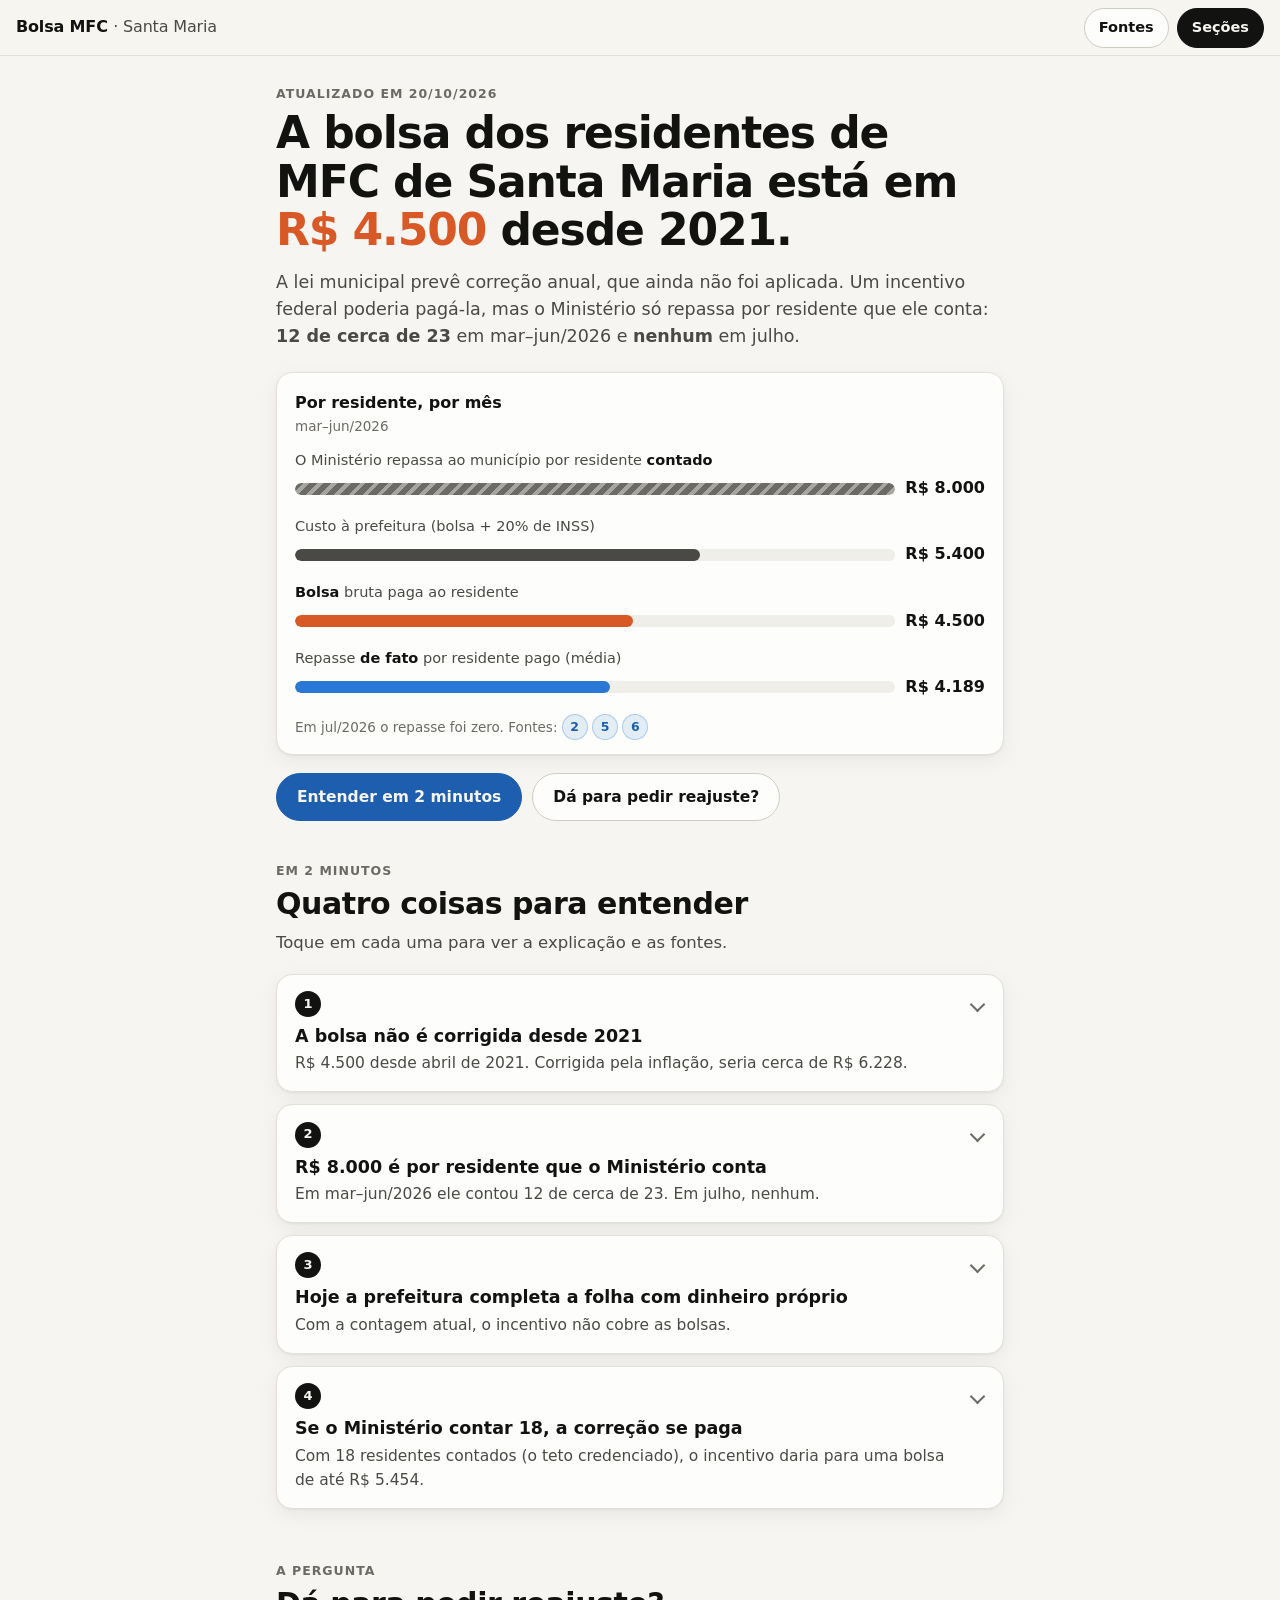
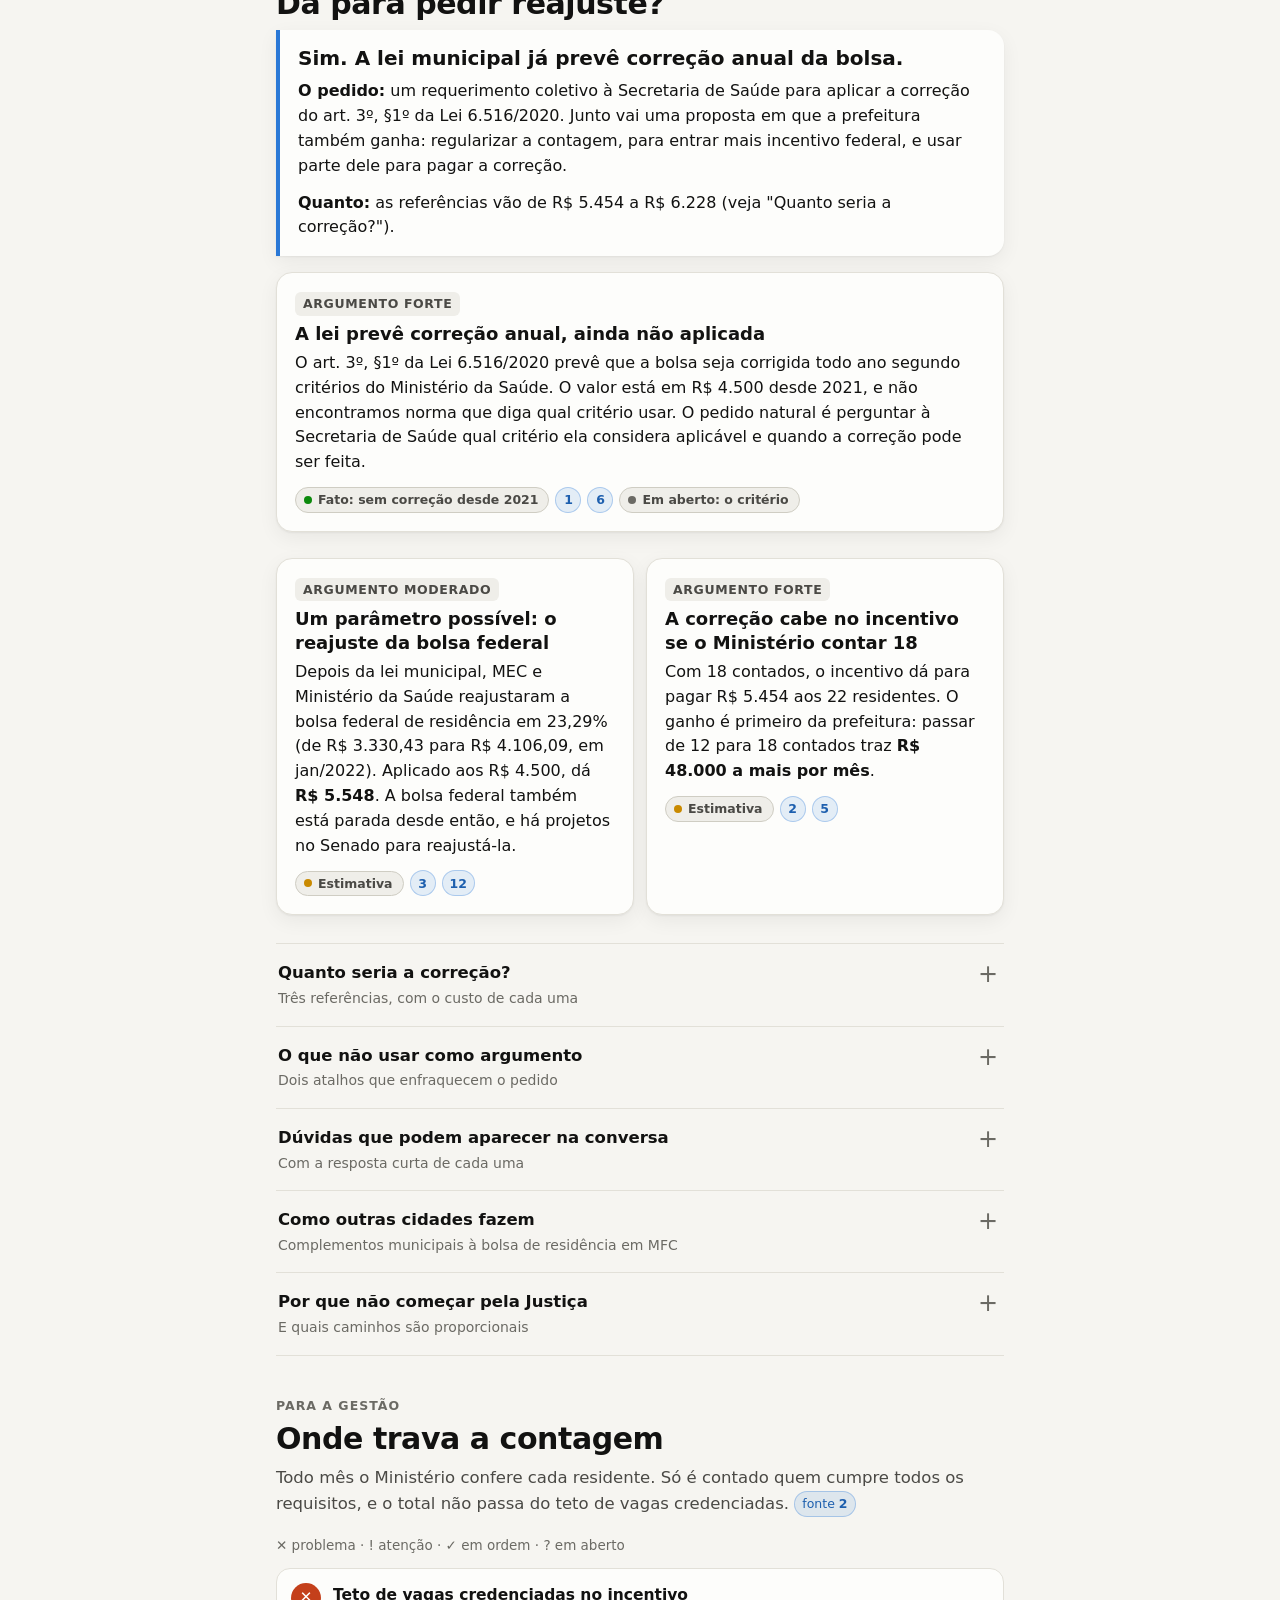
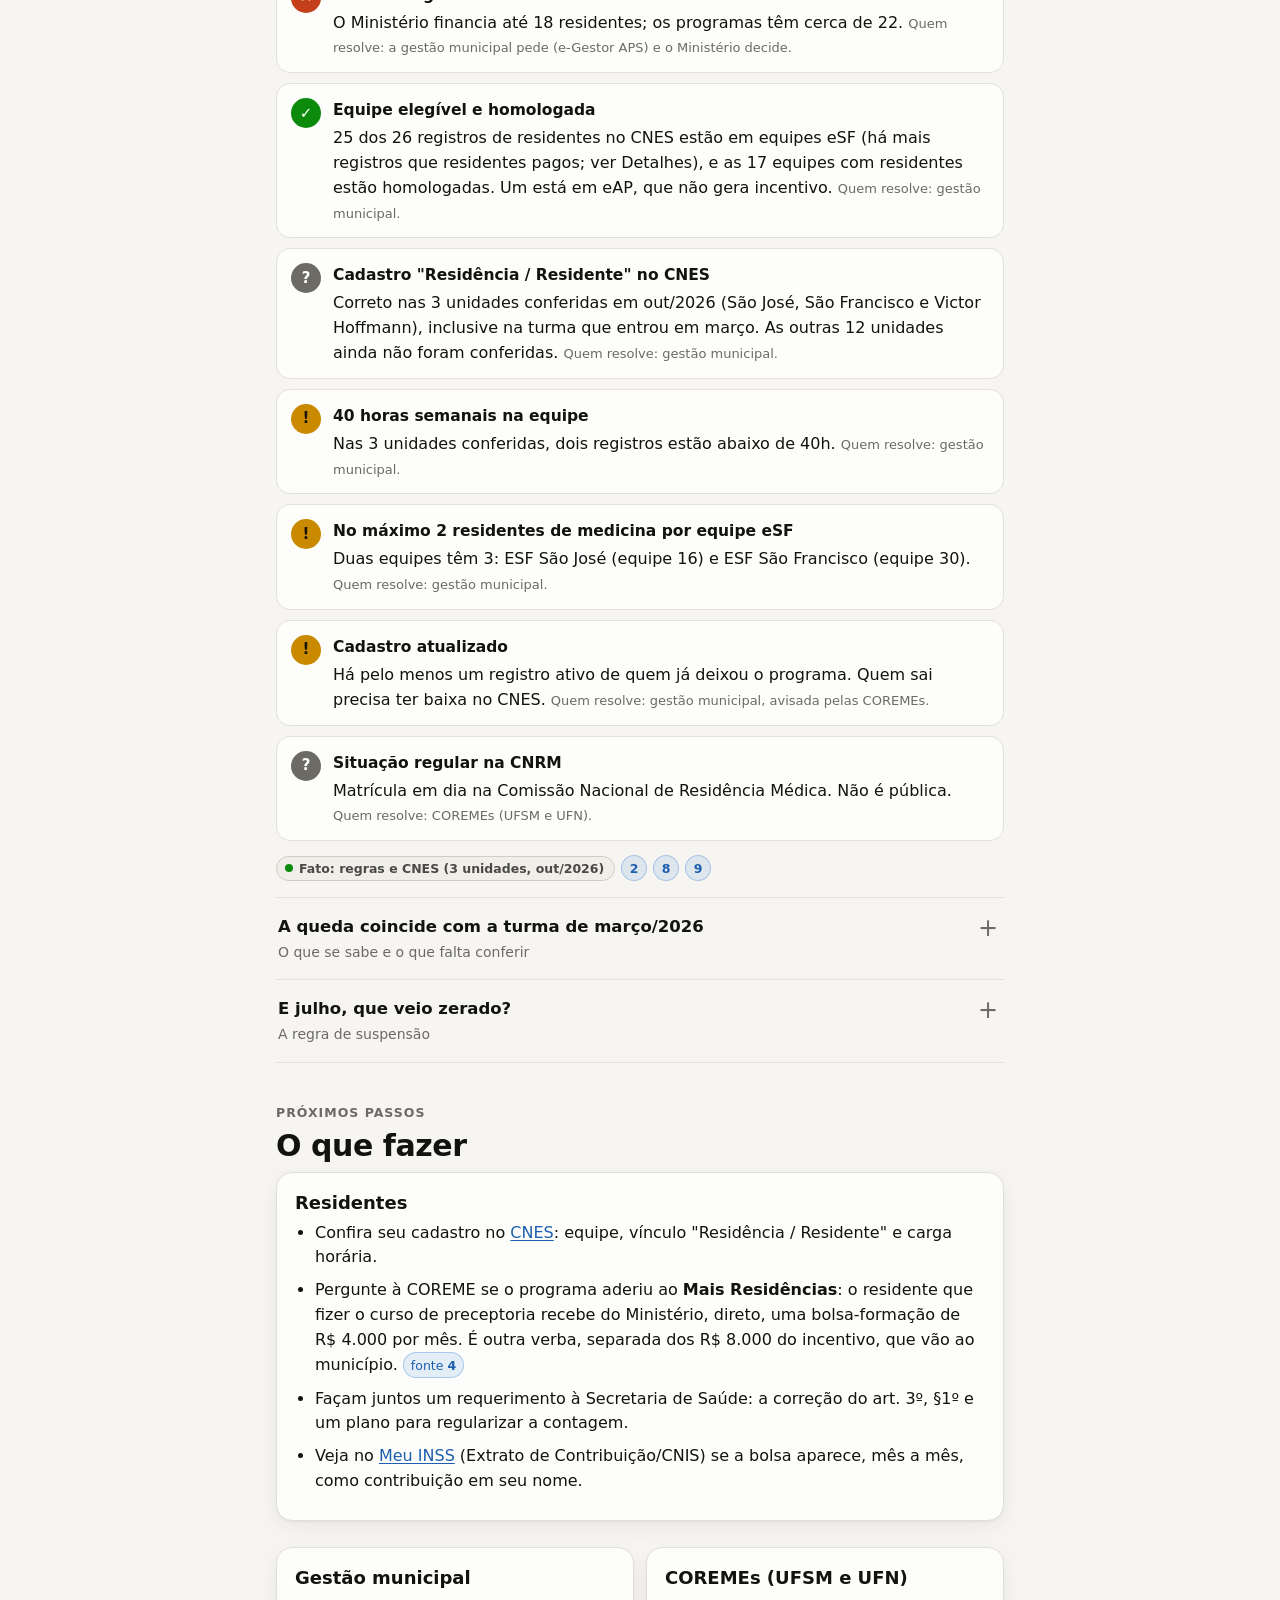
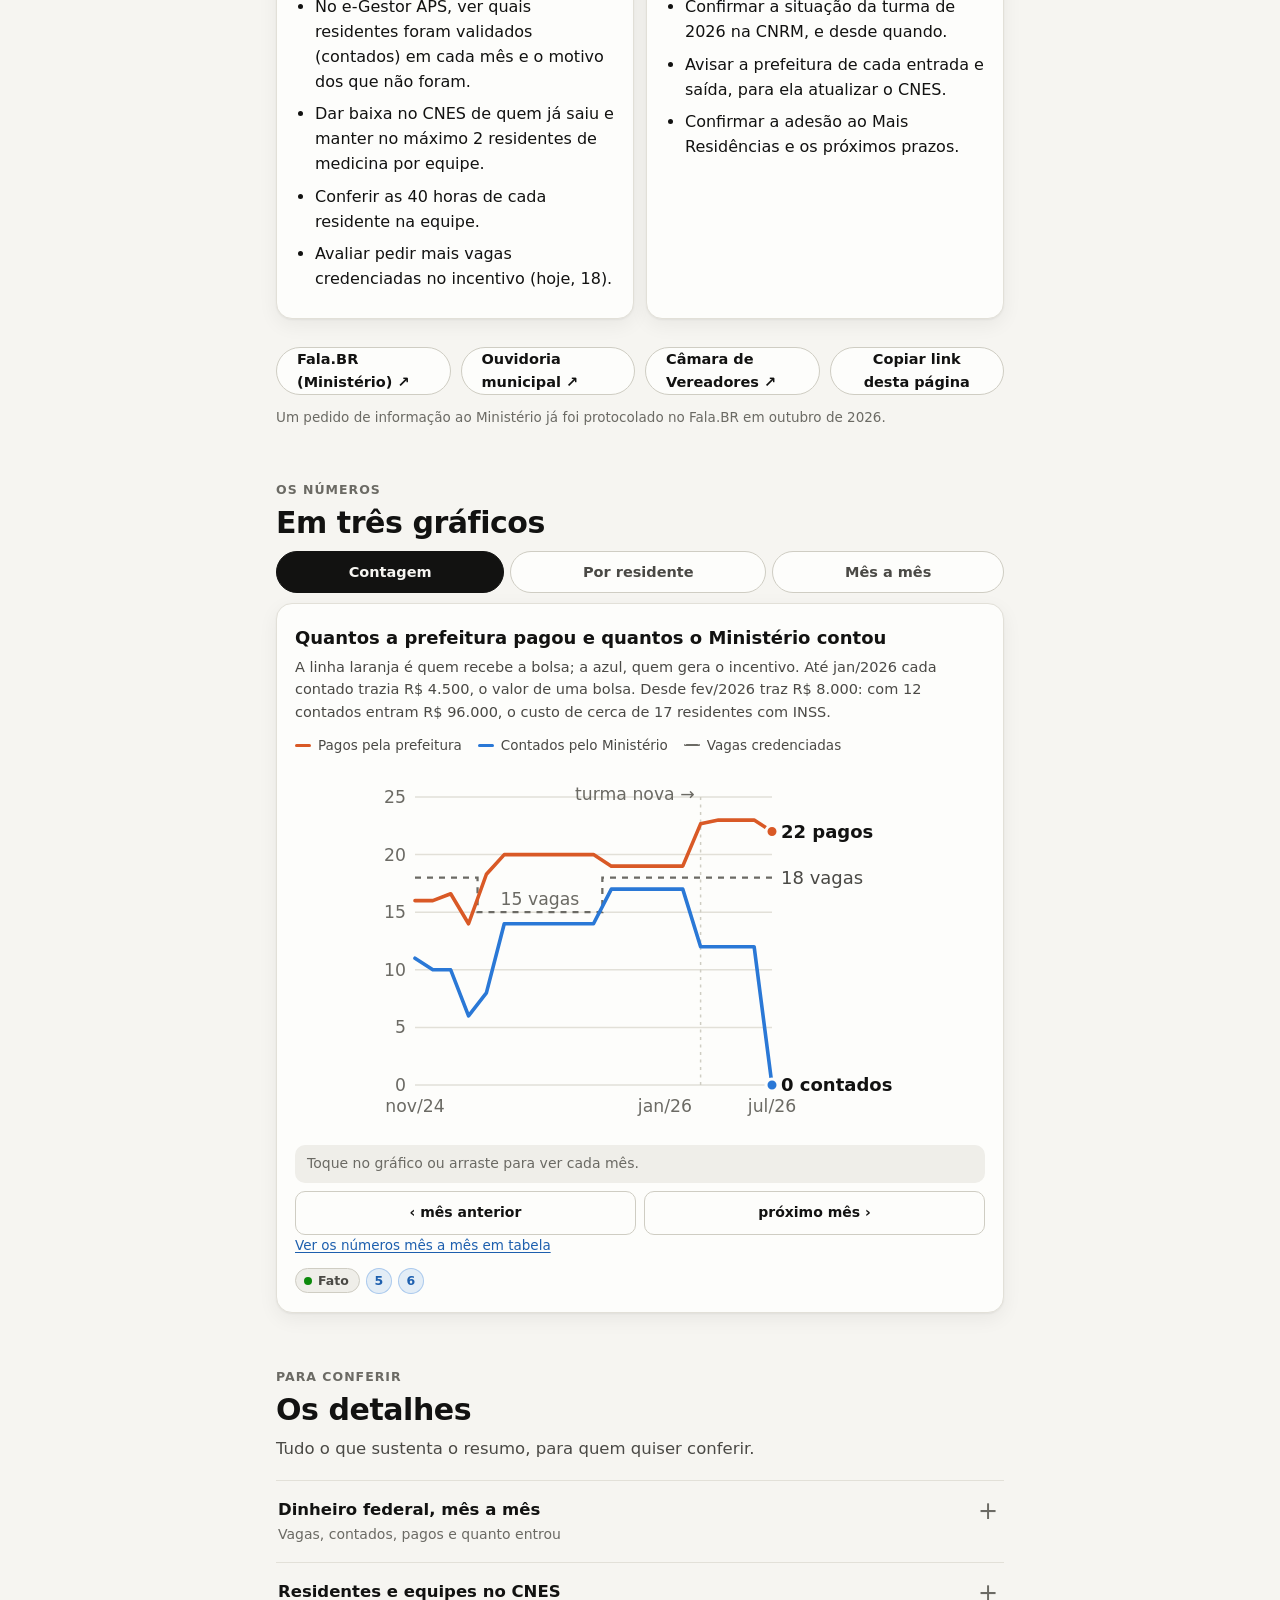
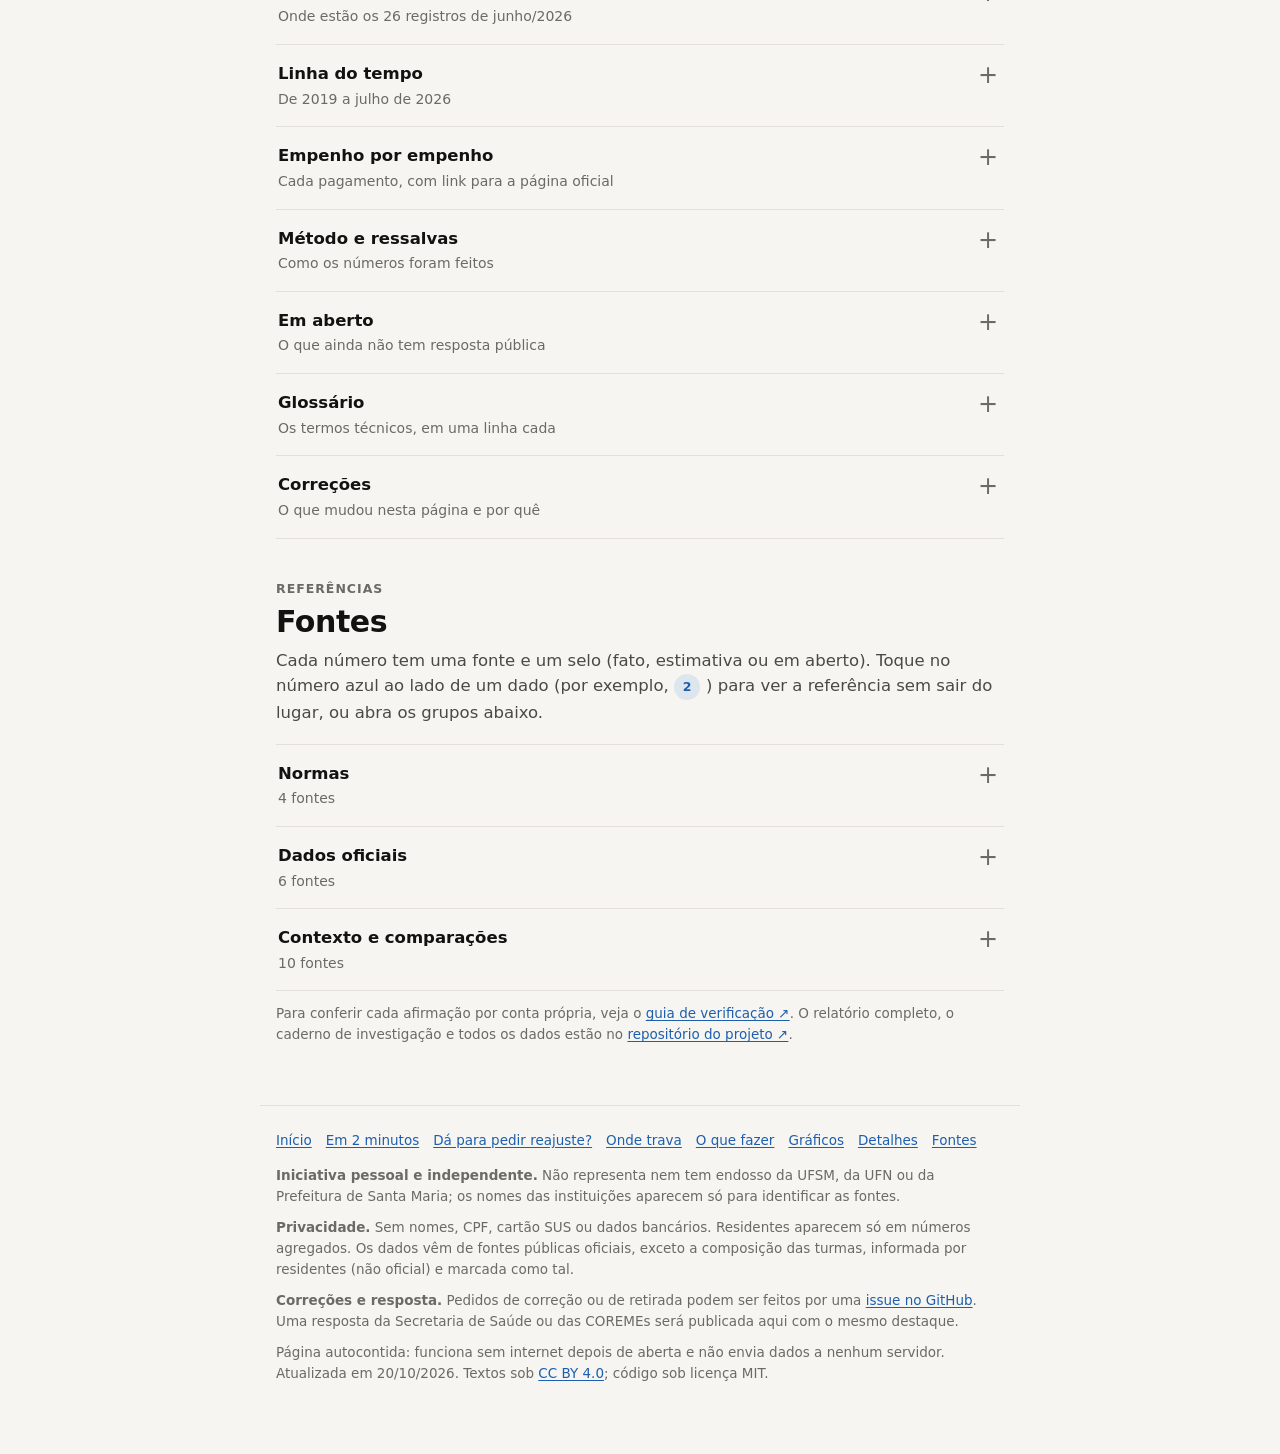
==== index.html @ f2cf3234 "Guia de verificacao independente; licenca CC BY 4.0 para textos; LICENSE em nome de lfmc Co-Authored" ====
<!doctype html>
<html lang="pt-BR">
<head>
<meta charset="utf-8">
<meta name="viewport" content="width=device-width, initial-scale=1, viewport-fit=cover">
<title>Bolsa dos residentes de MFC — Santa Maria/RS</title>
<meta name="description" content="Dossiê público sobre a bolsa dos médicos residentes de Medicina de Família e Comunidade de Santa Maria/RS e o incentivo federal de residência. Cada número tem fonte e selo: fato, estimativa ou em aberto.">
<meta name="color-scheme" content="light dark">
<script>(function (d) { d.classList.add("js"); try { var t = localStorage.getItem("dossie-tema"); if (t === "light" || t === "dark") d.setAttribute("data-theme", t); } catch (e) {} })(document.documentElement);</script>
<style>
  :root {
    color-scheme: light;
    --page: #f6f5f1;
    --surface: #fdfdfb;
    --surface-2: #efeee9;
    --ink: #121211;
    --ink-2: #4a4945;
    --muted: #6b6a64;
    --line: #e2e0d8;
    --line-2: #cfcdc3;
    --accent: #2a78d6;
    --accent-ink: #1d5fae;
    --bolsa: #d95926;
    --on-st: #fff;
    --good: #0c8a0c;
    --warn: #c98a00;
    --bad: #c4401b;
    --shadow: 0 1px 2px rgba(18,18,17,.05), 0 6px 20px rgba(18,18,17,.06);
    --radius: 16px;
    --bar-h: 56px;
  }
  @media (prefers-color-scheme: dark) {
    :root:not([data-theme="light"]) {
      color-scheme: dark;
      --page: #0e0e0d; --surface: #1a1a18; --surface-2: #242421;
      --ink: #f1f0ec; --ink-2: #c4c2b9; --muted: #8f8d86;
      --line: #2d2d2a; --line-2: #3b3b37;
      --accent: #3987e5; --accent-ink: #79b0f2; --bolsa: #d95926;
      --good: #3fb83f; --warn: #e3a823; --bad: #ef6a45; --on-st: #0e0e0d;
      --shadow: 0 1px 2px rgba(0,0,0,.4), 0 6px 20px rgba(0,0,0,.35);
    }
  }
  :root[data-theme="dark"] {
    color-scheme: dark;
    --page: #0e0e0d; --surface: #1a1a18; --surface-2: #242421;
    --ink: #f1f0ec; --ink-2: #c4c2b9; --muted: #8f8d86;
    --line: #2d2d2a; --line-2: #3b3b37;
    --accent: #3987e5; --accent-ink: #79b0f2; --bolsa: #d95926;
    --good: #3fb83f; --warn: #e3a823; --bad: #ef6a45; --on-st: #0e0e0d;
    --shadow: 0 1px 2px rgba(0,0,0,.4), 0 6px 20px rgba(0,0,0,.35);
  }
  * { box-sizing: border-box; }
  html { scroll-behavior: smooth; -webkit-text-size-adjust: 100%; scroll-padding-top: calc(var(--bar-h) + 12px); }
  @media (prefers-reduced-motion: reduce) { html { scroll-behavior: auto; } * { transition: none !important; } }
  body {
    margin: 0; background: var(--page); color: var(--ink);
    font: 16px/1.55 system-ui, -apple-system, "Segoe UI", Roboto, sans-serif;
    overflow-x: clip;
  }
  a { color: var(--accent-ink); text-underline-offset: 2px; }
  :focus-visible { outline: 3px solid var(--accent); outline-offset: 2px; border-radius: 6px; }
  .skip { position: absolute; left: -9999px; top: 8px; background: var(--surface); padding: 8px 12px; z-index: 100; }
  .skip:focus { left: 8px; }
  .vh, a[target="_blank"]::after { position: absolute; width: 1px; height: 1px; overflow: hidden; clip-path: inset(50%); white-space: nowrap; }
  a[target="_blank"] { position: relative; }
  a[target="_blank"]::after { content: " (abre em nova aba)"; }

  /* ---------- barra superior ---------- */
  .bar {
    position: sticky; top: 0; z-index: 50; height: var(--bar-h);
    display: flex; align-items: center; justify-content: space-between; gap: 12px;
    padding: 0 max(16px, env(safe-area-inset-right)) 0 max(16px, env(safe-area-inset-left));
    background: var(--page);
    background: color-mix(in oklab, var(--page) 88%, transparent);
    backdrop-filter: saturate(1.4) blur(10px); -webkit-backdrop-filter: saturate(1.4) blur(10px);
    border-bottom: 1px solid var(--line);
  }
  .marca { font-weight: 700; font-size: 16px; color: var(--ink); text-decoration: none; letter-spacing: -.01em; white-space: nowrap; }
  .marca span { font-weight: 500; color: var(--ink-2); }
  .marca { min-width: 0; overflow: hidden; text-overflow: ellipsis; }
  @media (max-width: 400px) { .marca span { display: none; } .bar-btn { padding: 0 12px; } }
  .bar-acoes { display: flex; gap: 8px; }
  .bar-btn {
    font: inherit; font-size: 14.5px; font-weight: 600; min-height: 40px; padding: 0 14px;
    display: inline-flex; align-items: center; gap: 6px; border-radius: 999px; cursor: pointer;
    border: 1px solid var(--line-2); background: var(--surface); color: var(--ink); text-decoration: none;
  }
  .bar-btn.primario { background: var(--ink); color: var(--page); border-color: var(--ink); }

  /* ---------- layout ---------- */
  main { max-width: 760px; margin: 0 auto; padding: 0 16px 48px; }
  section { padding-top: 40px; }
  .rotulo { font-size: 12.5px; font-weight: 700; letter-spacing: .08em; text-transform: uppercase; color: var(--muted); margin: 0 0 6px; }
  h2 { font-size: 26px; line-height: 1.2; letter-spacing: -.015em; margin: 0 0 8px; }
  h3 { font-size: 18px; line-height: 1.3; margin: 0 0 6px; }
  p { margin: 0 0 12px; }
  .lead { color: var(--ink-2); font-size: 16.5px; margin-bottom: 18px; }
  .nota { color: var(--ink-2); font-size: 14.5px; }
  .mini { color: var(--muted); font-size: 13.5px; }
  .num { font-variant-numeric: tabular-nums; }
  strong { font-weight: 650; }

  /* ---------- hero ---------- */
  .hero { padding-top: 28px; }
  .hero h1 { font-size: clamp(29px, 7.6vw, 44px); line-height: 1.1; letter-spacing: -.025em; margin: 0 0 14px; }
  .hero h1 em { font-style: normal; color: var(--bolsa); }
  .hero .lead { font-size: 17.5px; }
  .acoes { display: flex; flex-wrap: wrap; gap: 10px; margin-top: 18px; }
  .btn {
    font: inherit; font-weight: 650; font-size: 15.5px; min-height: 48px; padding: 0 20px;
    display: inline-flex; align-items: center; justify-content: center; gap: 8px; border-radius: 999px;
    text-decoration: none; cursor: pointer; border: 1px solid var(--line-2); background: var(--surface); color: var(--ink);
  }
  .btn.primario { background: var(--accent-ink); border-color: var(--accent-ink); color: var(--page); }

  /* comparação por residente (barras em HTML) */
  .porres { margin: 22px 0 0; background: var(--surface); border: 1px solid var(--line); border-radius: var(--radius); padding: 18px 18px 14px; box-shadow: var(--shadow); }
  .porres figcaption { font-weight: 700; margin-bottom: 12px; }
  .porres figcaption span { display: block; font-weight: 500; color: var(--muted); font-size: 13.5px; }
  .porres ul { list-style: none; margin: 0; padding: 0; display: grid; gap: 14px; }
  .pr-rot { display: block; font-size: 14.5px; color: var(--ink-2); margin-bottom: 5px; }
  .pr-rot b { color: var(--ink); }
  .pr-linha { display: flex; align-items: center; gap: 10px; }
  .pr-bar { flex: 1; height: 12px; background: var(--surface-2); border-radius: 99px; overflow: hidden; }
  .pr-bar i { display: block; height: 100%; width: var(--w); border-radius: 99px; background: var(--muted); }
  .pr-bar i.b-cont { background: repeating-linear-gradient(135deg, var(--muted) 0 6px, color-mix(in oklab, var(--muted) 55%, transparent) 6px 10px); }
  .pr-bar i.b-custo { background: var(--ink-2); }
  .pr-bar i.b-bolsa { background: var(--bolsa); }
  .pr-bar i.b-media { background: var(--accent); }
  .pr-val { min-width: 76px; text-align: right; font-weight: 700; font-variant-numeric: tabular-nums; }
  .porres .rodape { margin: 14px 0 0; font-size: 13.5px; color: var(--muted); }

  /* ---------- cartões e selos ---------- */
  .card { background: var(--surface); border: 1px solid var(--line); border-radius: var(--radius); padding: 18px; box-shadow: var(--shadow); margin-bottom: 14px; }
  .selos { display: flex; flex-wrap: wrap; gap: 6px; margin: 10px 0 0; align-items: center; }
  .selo { display: inline-flex; align-items: center; gap: 6px; font-size: 12.5px; font-weight: 650; color: var(--ink-2);
          border: 1px solid var(--line-2); border-radius: 999px; padding: 2px 10px 2px 8px; background: var(--surface-2); }
  .selo::before { content: ""; width: 8px; height: 8px; border-radius: 50%; background: var(--muted); }
  .selo.fato::before { background: var(--good); }
  .selo.est::before { background: var(--warn); }
  .selo.aberto::before { background: var(--muted); }
  .selo.info::before { background: transparent; border: 2px solid var(--muted); width: 6px; height: 6px; }
  .ref {
    display: inline-flex; align-items: center; justify-content: center; min-width: 26px; height: 26px; padding: 0 7px;
    font-size: 12.5px; font-weight: 700; border-radius: 999px; text-decoration: none; vertical-align: 1px;
    color: var(--accent-ink); background: var(--surface-2); border: 1px solid var(--line-2);
    background: color-mix(in oklab, var(--accent) 12%, transparent);
    border: 1px solid color-mix(in oklab, var(--accent) 30%, transparent);
  }
  .ref::before { content: "fonte\00a0"; font-weight: 500; }
  /* nos selos o numero basta para quem ve; o leitor de tela ouve "fonte 2" */
  .selos .ref, .rodape .ref { position: relative; }
  .selos .ref::before, .rodape .ref::before { position: absolute; width: 1px; height: 1px; overflow: hidden; clip-path: inset(50%); white-space: nowrap; }

  /* resumo: cartões que abrem */
  details.item { background: var(--surface); border: 1px solid var(--line); border-radius: var(--radius); box-shadow: var(--shadow); margin-bottom: 12px; }
  details.item > summary { list-style: none; cursor: pointer; padding: 16px 48px 16px 18px; position: relative; display: block; }
  details.item > summary::-webkit-details-marker { display: none; }
  details.item > summary::after {
    content: ""; position: absolute; right: 20px; top: 24px; width: 9px; height: 9px;
    border-right: 2px solid var(--muted); border-bottom: 2px solid var(--muted); transform: rotate(45deg); transition: transform .2s;
  }
  details.item[open] > summary::after { transform: rotate(225deg); top: 28px; }
  .item-num { display: inline-grid; place-items: center; width: 26px; height: 26px; border-radius: 50%; font-size: 13px; font-weight: 800;
              background: var(--ink); color: var(--page); margin-bottom: 8px; }
  .item-tit { display: block; font-weight: 700; font-size: 17.5px; line-height: 1.3; }
  .item-chave { display: block; color: var(--ink-2); margin-top: 4px; font-size: 15.5px; }
  .item-corpo { padding: 0 18px 16px; border-top: 1px dashed var(--line); padding-top: 14px; margin: 0 0 0; }

  /* resposta */
  .resposta { border-left: 4px solid var(--accent); background: var(--surface); border-radius: 0 var(--radius) var(--radius) 0;
              padding: 16px 18px; box-shadow: var(--shadow); margin-bottom: 16px; }
  .resposta p:last-child { margin-bottom: 0; }
  .resposta .grande { font-size: 20px; font-weight: 750; line-height: 1.25; margin-bottom: 8px; }
  .args { display: grid; gap: 12px; margin-bottom: 14px; }
  .forca { display: inline-block; margin: 0 0 6px; font-size: 12.5px; font-weight: 750; letter-spacing: .05em; text-transform: uppercase; padding: 2px 8px; border-radius: 6px;
           background: var(--surface-2); color: var(--ink-2); white-space: nowrap; }

  /* acordeões genéricos */
  details.acc { border-top: 1px solid var(--line); }
  details.acc:last-of-type { border-bottom: 1px solid var(--line); }
  details.acc > summary { list-style: none; cursor: pointer; padding: 16px 40px 16px 2px; position: relative; font-weight: 650; font-size: 16.5px; }
  details.acc > summary::-webkit-details-marker { display: none; }
  details.acc > summary .sub { display: block; font-weight: 500; color: var(--muted); font-size: 14px; margin-top: 2px; }
  details.acc > summary::after { content: "+"; content: "+" / ""; position: absolute; right: 6px; top: 12px; font-size: 24px; font-weight: 400; color: var(--muted); }
  details.acc[open] > summary::after { content: "–"; content: "–" / ""; }
  .acc-corpo { padding: 0 2px 20px; }

  /* checklist */
  .check { list-style: none; margin: 0 0 14px; padding: 0; display: grid; gap: 10px; }
  .check li { background: var(--surface); border: 1px solid var(--line); border-radius: 14px; padding: 14px 14px 12px; display: grid; grid-template-columns: 30px 1fr; gap: 4px 12px; }
  .st { width: 30px; height: 30px; border-radius: 50%; display: grid; place-items: center; font-weight: 800; font-size: 15px; color: var(--on-st); grid-row: span 2; }
  .st.ok { background: var(--good); } .st.prob { background: var(--bad); } .st.alerta { background: var(--warn); color: #1a1405; } .st.aberto { background: var(--muted); }
  .check b { font-size: 15.5px; }
  .check .quem { font-size: 13px; color: var(--muted); }

  /* ações */
  .publicos { display: grid; gap: 12px; }
  .publico h3 { display: flex; align-items: center; gap: 8px; }
  .publico ul { margin: 6px 0 0; padding-left: 20px; }
  .publico li { margin-bottom: 8px; }
  .canais { display: grid; grid-template-columns: repeat(auto-fit, minmax(150px, 1fr)); gap: 10px; margin-top: 14px; }
  .canais .btn { width: 100%; font-size: 14.5px; }

  /* abas de gráficos */
  .abas { display: flex; flex-wrap: wrap; gap: 6px; padding: 2px 0 10px; }
  .aba { flex: 1 0 auto; font: inherit; font-size: 14.5px; font-weight: 650; min-height: 42px; padding: 0 10px; border-radius: 999px; white-space: nowrap; cursor: pointer;
         border: 1px solid var(--line-2); background: var(--surface); color: var(--ink-2); }
  .aba[aria-selected="true"] { background: var(--ink); color: var(--page); border-color: var(--ink); }
  html:not(.js) .painel[hidden] { display: block; }
  html:not(.js) .abas, html:not(.js) .leitura { display: none; }
  .passos { display: flex; gap: 8px; margin-top: 8px; }
  .passos button { flex: 1; font: inherit; font-size: 14px; font-weight: 650; min-height: 44px; border-radius: 10px; cursor: pointer;
                   border: 1px solid var(--line-2); background: var(--surface); color: var(--ink); }
  .painel h3 { margin-top: 4px; }
  .legenda { display: flex; flex-wrap: wrap; gap: 6px 16px; font-size: 13.5px; color: var(--ink-2); margin: 6px 0 2px; }
  .legenda span { display: inline-flex; align-items: center; gap: 7px; }
  .amostra { width: 16px; height: 3px; border-radius: 2px; background: var(--muted); }
  .amostra.s1 { background: var(--accent); } .amostra.s2 { background: var(--bolsa); }
  .amostra.tr { background: none; border-top: 2px dashed var(--muted); height: 0; }
  .amostra.bloco { height: 10px; width: 10px; border-radius: 3px; background: var(--accent); }
  .grafico { max-width: 540px; margin: 0 auto; }
  .leitura { min-height: 24px; font-size: 14px; color: var(--ink); background: var(--surface-2); border-radius: 10px; padding: 8px 12px; margin: 6px 0 0; }
  .leitura:empty::before { content: attr(data-vazio); color: var(--muted); }

  /* SVG dos gráficos (scripts/graficos.py) */
  .g { width: 100%; height: auto; display: block; overflow: visible; margin: 8px 0 4px; }
  .g-grid { stroke: var(--line); stroke-width: 1; }
  .g-axis { stroke: var(--line-2); stroke-width: 1; }
  .g-tick { fill: var(--muted); font-size: 11.5px; font-variant-numeric: tabular-nums; }
  .g-lab { fill: var(--ink-2); font-size: 12px; }
  .g-strong { fill: var(--ink); font-weight: 650; }
  .g-line { fill: none; stroke-width: 2.4; stroke-linejoin: round; stroke-linecap: round; }
  .g-line.g-s1 { stroke: var(--accent); } .g-line.g-s2 { stroke: var(--bolsa); }
  .g-dot { stroke: var(--surface); stroke-width: 2; } .g-dot.g-s1 { fill: var(--accent); } .g-dot.g-s2 { fill: var(--bolsa); }
  .g-ref { fill: none; stroke: var(--muted); stroke-width: 1.5; stroke-dasharray: 4 4; }
  .g-mark { stroke: var(--line-2); stroke-dasharray: 2 3; }
  .g-bar { fill: var(--accent); }
  .g-hit { fill: transparent; cursor: pointer; }
  .g-hit:hover { fill: var(--surface-2); fill: color-mix(in oklab, var(--accent) 12%, transparent); }
  .g-hit.sel { fill: var(--surface-2); fill: color-mix(in oklab, var(--accent) 28%, transparent); }
  @media (max-width: 480px) { .g-tick { font-size: 15px; } .g-lab { font-size: 15.5px; } }

  /* tabelas */
  .tabela { overflow-x: auto; -webkit-overflow-scrolling: touch; border: 1px solid var(--line); border-radius: 12px; background: var(--surface); margin: 8px 0 12px; }
  table { border-collapse: collapse; width: 100%; font-size: 14px; }
  th, td { text-align: left; padding: 9px 10px; border-bottom: 1px solid var(--line); vertical-align: top; }
  tr:last-child td { border-bottom: 0; }
  th { font-size: 12.5px; color: var(--ink-2); font-weight: 650; background: var(--surface-2); }
  td.n, th.n { text-align: right; font-variant-numeric: tabular-nums; white-space: nowrap; }
  th.n { white-space: normal; }
  tr.destaque td { background: var(--surface-2); background: color-mix(in oklab, var(--warn) 16%, var(--surface)); }
  /* tabela larga: primeira coluna fixa e sombra indicando que ha mais para o lado */
  .tabela { background: linear-gradient(to left, var(--surface) 40%, transparent) right center / 28px 100% no-repeat local,
            radial-gradient(farthest-side at 100% 50%, color-mix(in oklab, var(--ink) 22%, transparent), transparent) right center / 12px 100% no-repeat scroll,
            var(--surface); }
  .tabela th:first-child, .tabela td:first-child { position: sticky; left: 0; z-index: 1; background: var(--surface); }
  .tabela th:first-child { background: var(--surface-2); }
  .tabela tr.destaque td:first-child { background: color-mix(in oklab, var(--warn) 16%, var(--surface)); }
  tfoot td { font-weight: 700; }

  /* empenhos */
  .anos { display: flex; flex-wrap: wrap; gap: 6px; margin: 8px 0; }
  .anos button { font: inherit; font-size: 14px; font-weight: 650; min-height: 40px; min-width: 64px; border-radius: 10px; cursor: pointer;
                 border: 1px solid var(--line-2); background: var(--surface); color: var(--ink-2); }
  .anos button[aria-pressed="true"] { background: var(--ink); color: var(--page); border-color: var(--ink); }
  #mes-detalhe:not(:empty) { margin-top: 10px; }

  /* linha do tempo */
  .tempo { list-style: none; margin: 0; padding: 0 0 0 22px; position: relative; }
  .tempo::before { content: ""; position: absolute; left: 6px; top: 6px; bottom: 6px; width: 2px; background: var(--line); }
  .tempo li { position: relative; margin-bottom: 16px; }
  .tempo li::before { content: ""; position: absolute; left: -22px; top: 6px; width: 14px; height: 14px; border-radius: 50%; background: var(--accent); border: 3px solid var(--page); }
  .tempo li.alerta::before { background: var(--warn); }
  .tempo .quando { font-size: 12.5px; font-weight: 700; letter-spacing: .06em; text-transform: uppercase; color: var(--muted); }
  .tempo b { display: block; margin: 1px 0 2px; }
  .tempo p { margin: 0; color: var(--ink-2); font-size: 15px; }

  /* glossário */
  dl.glossario { margin: 0; display: grid; gap: 10px; }
  dl.glossario dt { font-weight: 700; }
  dl.glossario dd { margin: 0; color: var(--ink-2); font-size: 15px; }

  /* fontes */
  ol.fontes { list-style: none; margin: 0; padding: 0; display: grid; gap: 10px; counter-reset: none; }
  ol.fontes li { background: var(--surface); border: 1px solid var(--line); border-radius: 14px; padding: 14px; }
  ol.fontes li:target { outline: 3px solid var(--accent); }
  .f-num { display: inline-grid; place-items: center; min-width: 26px; height: 26px; border-radius: 999px; font-size: 12.5px; font-weight: 750;
           background: var(--surface-2); background: color-mix(in oklab, var(--accent) 12%, transparent); color: var(--accent-ink); margin-right: 6px; }
  #fontes details.acc .acc-corpo { padding-top: 2px; }
  .f-tit { font-weight: 700; }
  .f-prova { color: var(--ink-2); font-size: 14.5px; margin: 6px 0 10px; }
  .f-links { display: flex; flex-wrap: wrap; gap: 8px; }
  .f-links a { display: inline-flex; align-items: center; min-height: 40px; padding: 0 14px; border-radius: 999px; font-size: 14px; font-weight: 650;
               text-decoration: none; border: 1px solid var(--line-2); color: var(--ink); background: var(--surface-2); }
  .f-tipo { font-size: 12px; color: var(--muted); margin-left: 4px; }

  /* folhas (dialog) */
  dialog.folha {
    width: min(560px, 100%); max-width: 100%; max-height: min(86vh, 720px); margin: auto auto 0; padding: 0; border: 0;
    border-radius: 20px 20px 0 0; background: var(--surface); color: var(--ink); box-shadow: 0 -10px 40px rgba(0,0,0,.25);
  }
  @media (min-width: 640px) { dialog.folha { margin: auto; border-radius: 20px; } }
  dialog:not([open]) { display: none; }
  dialog.folha::backdrop { background: rgba(10,10,10,.45); }
  .folha-topo { position: sticky; top: 0; display: flex; align-items: center; justify-content: space-between; gap: 10px;
                padding: 14px 16px; background: var(--surface); border-bottom: 1px solid var(--line); }
  .folha-topo h2 { font-size: 18px; margin: 0; }
  .fechar { font: inherit; font-size: 15px; font-weight: 650; min-height: 40px; padding: 0 14px; border-radius: 999px; cursor: pointer;
            border: 1px solid var(--line-2); background: var(--surface-2); color: var(--ink); }
  .folha-corpo { padding: 12px 16px 24px; }
  .menu-lista { list-style: none; margin: 0; padding: 0; }
  .menu-lista a { display: flex; align-items: center; justify-content: space-between; min-height: 52px; padding: 0 4px; font-weight: 650; color: var(--ink);
                  text-decoration: none; border-bottom: 1px solid var(--line); }
  .menu-lista a::after { content: "›"; content: "›" / ""; color: var(--muted); font-size: 22px; }
  .menu-lista .sub a { font-weight: 500; padding-left: 18px; min-height: 46px; color: var(--ink-2); }
  .tema { display: flex; gap: 6px; margin-top: 18px; }
  .tema button { flex: 1; font: inherit; font-size: 14px; font-weight: 650; min-height: 42px; border-radius: 10px; cursor: pointer;
                 border: 1px solid var(--line-2); background: var(--surface); color: var(--ink-2); }
  .tema button[aria-pressed="true"] { background: var(--ink); color: var(--page); border-color: var(--ink); }

  /* dica (mouse) */
  .tip { position: fixed; pointer-events: none; z-index: 70; opacity: 0; max-width: 280px; background: var(--surface); color: var(--ink);
         border: 1px solid var(--line-2); border-radius: 10px; padding: 7px 10px; font-size: 13px; box-shadow: var(--shadow); }

  footer { max-width: 760px; margin: 0 auto; padding: 24px 16px 60px; color: var(--muted); font-size: 13.5px; border-top: 1px solid var(--line); }
  footer p { margin-bottom: 10px; }
  footer nav ul { list-style: none; padding: 0; margin: 0 0 14px; display: flex; flex-wrap: wrap; gap: 6px 14px; }

  @media (min-width: 720px) {
    .args { grid-template-columns: 1fr 1fr; }
    .args .arg:first-child { grid-column: 1 / -1; }
    .publicos { grid-template-columns: 1fr 1fr; }
    .publicos .publico:first-child { grid-column: 1 / -1; }
    h2 { font-size: 30px; }
  }
  @media print {
    .bar, .acoes, .abas, dialog, .tip { display: none !important; }
    .painel[hidden] { display: block !important; }
    details::details-content { content-visibility: visible !important; display: block !important; }
    .card, details.item, .porres { box-shadow: none; }
    body { background: #fff; }
  }
</style>
</head>
<body>
<a class="skip" href="#conteudo">Pular para o conteúdo</a>

<header class="bar">
  <a class="marca" href="#topo">Bolsa MFC <span>· Santa Maria</span></a>
  <div class="bar-acoes">
    <a class="bar-btn" href="#fontes">Fontes</a>
    <a class="bar-btn primario" href="#mapa" id="abre-menu" aria-haspopup="dialog">Seções</a>
  </div>
</header>

<main id="conteudo">

  <!-- ===================== camada 0 ===================== -->
  <section class="hero" id="topo">
    <p class="rotulo">Atualizado em 20/10/2026</p>
    <h1>A bolsa dos residentes de MFC de Santa Maria está em <em>R$ 4.500</em> desde 2021.</h1>
    <p class="lead">A lei municipal prevê correção anual, que ainda não foi aplicada. Um incentivo federal poderia
    pagá-la, mas o Ministério só repassa por residente que ele conta: <strong>12 de cerca de 23</strong> em
    mar–jun/2026 e <strong>nenhum</strong> em julho.</p>

    <figure class="porres" aria-labelledby="porres-tit">
      <figcaption id="porres-tit">Por residente, por mês <span>mar–jun/2026</span></figcaption>
      <ul>
        <li><span class="pr-rot">O Ministério repassa ao município por residente <b>contado</b></span>
          <span class="pr-linha"><span class="pr-bar"><i class="b-cont" style="--w:100%"></i></span><span class="pr-val">R$ 8.000</span></span></li>
        <li><span class="pr-rot">Custo à prefeitura (bolsa + 20% de INSS)</span>
          <span class="pr-linha"><span class="pr-bar"><i class="b-custo" style="--w:67.5%"></i></span><span class="pr-val">R$ 5.400</span></span></li>
        <li><span class="pr-rot"><b>Bolsa</b> bruta paga ao residente</span>
          <span class="pr-linha"><span class="pr-bar"><i class="b-bolsa" style="--w:56.25%"></i></span><span class="pr-val">R$ 4.500</span></span></li>
        <li><span class="pr-rot">Repasse <b>de fato</b> por residente pago (média)</span>
          <span class="pr-linha"><span class="pr-bar"><i class="b-media" style="--w:52.4%"></i></span><span class="pr-val">R$ 4.189</span></span></li>
      </ul>
      <p class="rodape">Em jul/2026 o repasse foi zero. Fontes: <a class="ref" href="#ref-2" data-ref="2">2</a>
      <a class="ref" href="#ref-5" data-ref="5">5</a> <a class="ref" href="#ref-6" data-ref="6">6</a></p>
    </figure>

    <div class="acoes">
      <a class="btn primario" href="#resumo">Entender em 2 minutos</a>
      <a class="btn" href="#reajuste">Dá para pedir reajuste?</a>
    </div>
  </section>

  <!-- ===================== camada 1 ===================== -->
  <section id="resumo">
    <p class="rotulo">Em 2 minutos</p>
    <h2>Quatro coisas para entender</h2>
    <p class="lead">Toque em cada uma para ver a explicação e as fontes.</p>

    <details class="item">
      <summary><span class="item-num">1</span><span class="item-tit">A bolsa não é corrigida desde 2021</span>
        <span class="item-chave">R$ 4.500 desde abril de 2021. Corrigida pela inflação, seria cerca de R$ 6.228.</span></summary>
      <div class="item-corpo">
        <p>A Lei municipal 6.516/2020 prevê correção anual da bolsa segundo critérios do Ministério da Saúde
        (art. 3º, §1º). Os empenhos mostram o mesmo valor, R$ 4.500 por residente, de abril de 2021 a agosto de 2026.</p>
        <p>Pela inflação oficial (IPCA de jan/2021 a set/2026, alta de 38,4%), os R$ 4.500 equivaleriam hoje a cerca
        de <strong>R$ 6.228</strong>.</p>
        <div class="selos"><span class="selo fato">Fato</span><a class="ref" href="#ref-1" data-ref="1">1</a><a class="ref" href="#ref-6" data-ref="6">6</a>
          <span class="selo est">Estimativa: inflação</span><a class="ref" href="#ref-10" data-ref="10">10</a></div>
      </div>
    </details>

    <details class="item">
      <summary><span class="item-num">2</span><span class="item-tit">R$ 8.000 é por residente que o Ministério conta</span>
        <span class="item-chave">Em mar–jun/2026 ele contou 12 de cerca de 23. Em julho, nenhum.</span></summary>
      <div class="item-corpo">
        <p>Desde fevereiro de 2026 o Ministério repassa ao município R$ 8.000 por mês por residente de medicina que passa
        na checagem daquele mês (antes eram R$ 4.500). O dinheiro vai para o Fundo Municipal de Saúde, não para o residente.</p>
        <p>Dividindo o que entrou pelo número de residentes que a prefeitura pagou, a média foi <strong>R$ 4.189</strong>
        por residente em mar–jun/2026, abaixo da bolsa. Só em fevereiro de 2026, com 17 contados, a média passou da bolsa.</p>
        <div class="selos"><span class="selo fato">Fato</span><a class="ref" href="#ref-2" data-ref="2">2</a><a class="ref" href="#ref-5" data-ref="5">5</a><a class="ref" href="#ref-6" data-ref="6">6</a></div>
      </div>
    </details>

    <details class="item">
      <summary><span class="item-num">3</span><span class="item-tit">Hoje a prefeitura completa a folha com dinheiro próprio</span>
        <span class="item-chave">Com a contagem atual, o incentivo não cobre as bolsas.</span></summary>
      <div class="item-corpo">
        <p>Hoje a folha custa <strong>R$ 118.800 por mês</strong>: 22 bolsas de R$ 4.500 e 20% de INSS patronal. Com 12
        contados, como em mar–jun/2026, entram R$ 96.000. Em julho não entrou nada, e a bolsa foi paga mesmo assim.</p>
        <p>De novembro de 2024 a julho de 2026 entraram R$ 1.406.500 de incentivo, e a prefeitura pagou R$ 1.843.050 em bolsas.</p>
        <div class="selos"><span class="selo fato">Fato</span><a class="ref" href="#ref-5" data-ref="5">5</a><a class="ref" href="#ref-6" data-ref="6">6</a><a class="ref" href="#ref-7" data-ref="7">7</a></div>
      </div>
    </details>

    <details class="item">
      <summary><span class="item-num">4</span><span class="item-tit">Se o Ministério contar 18, a correção se paga</span>
        <span class="item-chave">Com 18 residentes contados (o teto credenciado), o incentivo daria para uma bolsa de até R$ 5.454.</span></summary>
      <div class="item-corpo">
        <p>Cada residente custa à prefeitura R$ 5.400 por mês (bolsa + INSS), contado ou não. Cada um que o Ministério
        conta traz R$ 8.000. Com 18 contados entrariam R$ 144.000 por mês: o bastante para pagar R$ 5.454 aos 22
        residentes, com INSS, sem dinheiro próprio.</p>
        <p>Se o Ministério tivesse contado 18 de março a julho de 2026, teriam entrado cerca de <strong>R$ 336 mil</strong>
        a mais. Isso paga mais de um ano da correção para R$ 5.454, que custa R$ 25.200 a mais por mês (R$ 302 mil por ano).</p>
        <p>A contagem depende de três frentes: o cadastro no CNES, que é da gestão municipal (art. 172-F, §5º); a
        situação dos residentes na CNRM, que cabe às COREMEs; e o credenciamento, que o Ministério decide. A causa da
        queda ainda está em aberto.</p>
        <div class="selos"><span class="selo est">Estimativa</span><a class="ref" href="#ref-2" data-ref="2">2</a><a class="ref" href="#ref-5" data-ref="5">5</a>
          <span class="selo aberto">Causa em aberto</span></div>
      </div>
    </details>
  </section>

  <!-- ===================== a pergunta ===================== -->
  <section id="reajuste">
    <p class="rotulo">A pergunta</p>
    <h2>Dá para pedir reajuste?</h2>

    <div class="resposta">
      <p class="grande">Sim. A lei municipal já prevê correção anual da bolsa.</p>
      <p><strong>O pedido:</strong> um requerimento coletivo à Secretaria de Saúde para aplicar a correção do art. 3º, §1º
      da Lei 6.516/2020. Junto vai uma proposta em que a prefeitura também ganha: regularizar a contagem, para entrar
      mais incentivo federal, e usar parte dele para pagar a correção.</p>
      <p><strong>Quanto:</strong> as referências vão de R$ 5.454 a R$ 6.228 (veja "Quanto seria a correção?").</p>
    </div>

    <div class="args">
      <div class="card arg">
        <p class="forca">Argumento forte</p>
        <h3>A lei prevê correção anual, ainda não aplicada</h3>
        <p>O art. 3º, §1º da Lei 6.516/2020 prevê que a bolsa seja corrigida todo ano segundo critérios do Ministério da
        Saúde. O valor está em R$ 4.500 desde 2021, e não encontramos norma que diga qual critério usar. O pedido natural é
        perguntar à Secretaria de Saúde qual critério ela considera aplicável e quando a correção pode ser feita.</p>
        <div class="selos"><span class="selo fato">Fato: sem correção desde 2021</span><a class="ref" href="#ref-1" data-ref="1">1</a><a class="ref" href="#ref-6" data-ref="6">6</a>
          <span class="selo aberto">Em aberto: o critério</span></div>
      </div>
      <div class="card arg">
        <p class="forca">Argumento moderado</p>
        <h3>Um parâmetro possível: o reajuste da bolsa federal</h3>
        <p>Depois da lei municipal, MEC e Ministério da Saúde reajustaram a bolsa federal de residência em 23,29% (de R$ 3.330,43
        para R$ 4.106,09, em jan/2022). Aplicado aos R$ 4.500, dá <strong>R$ 5.548</strong>. A bolsa federal também está
        parada desde então, e há projetos no Senado para reajustá-la.</p>
        <div class="selos"><span class="selo est">Estimativa</span><a class="ref" href="#ref-3" data-ref="3">3</a><a class="ref" href="#ref-12" data-ref="12">12</a></div>
      </div>
      <div class="card arg">
        <p class="forca">Argumento forte</p>
        <h3>A correção cabe no incentivo se o Ministério contar 18</h3>
        <p>Com 18 contados, o incentivo dá para pagar R$ 5.454 aos 22 residentes. O ganho é primeiro da prefeitura: passar de 12 para
        18 contados traz <strong>R$ 48.000 a mais por mês</strong>.</p>
        <div class="selos"><span class="selo est">Estimativa</span><a class="ref" href="#ref-2" data-ref="2">2</a><a class="ref" href="#ref-5" data-ref="5">5</a></div>
      </div>
    </div>

    <details class="acc">
      <summary>Quanto seria a correção? <span class="sub">Três referências, com o custo de cada uma</span></summary>
      <div class="acc-corpo">
        <div class="tabela"><table>
          <thead><tr><th>Referência</th><th class="n">Bolsa</th><th class="n">Custo a mais por mês</th></tr></thead>
          <tbody>
            <tr><td>Reajuste da bolsa federal de 2022 (+23,29%)</td><td class="n">R$ 5.548</td><td class="n">+ R$ 27.669</td></tr>
            <tr><td>O que o incentivo cobre com 18 contados</td><td class="n">R$ 5.454</td><td class="n">+ R$ 25.200</td></tr>
            <tr><td>Inflação (IPCA jan/2021–set/2026)</td><td class="n">≈ R$ 6.228</td><td class="n">+ R$ 45.612</td></tr>
          </tbody>
        </table></div>
        <p class="nota">Custo para 22 residentes, já com 20% de INSS patronal. Com 12 contados, qualquer correção sai de
        recurso próprio. Com 18 contados, o incentivo cobre exatamente a bolsa de R$ 5.454. Acima disso é preciso contar mais residentes, o que
        exige ampliar o credenciamento.</p>
        <div class="selos"><span class="selo est">Estimativa</span><a class="ref" href="#ref-3" data-ref="3">3</a><a class="ref" href="#ref-10" data-ref="10">10</a><a class="ref" href="#ref-5" data-ref="5">5</a></div>
      </div>
    </details>

    <details class="acc">
      <summary>O que não usar como argumento <span class="sub">Dois atalhos que enfraquecem o pedido</span></summary>
      <div class="acc-corpo">
        <p><strong>"O Ministério paga R$ 8.000 por residente."</strong> Ele repassa ao município, e só por residente contado.
        Uma bolsa de R$ 8.000 custaria R$ 211.200 por mês com INSS, mais do que o incentivo traria mesmo se os 22 fossem
        contados (R$ 176.000), acima do teto de 18.</p>
        <p><strong>"A prefeitura fica com a diferença."</strong> Hoje ela completa a folha com dinheiro próprio (ver o item 3
        do resumo).</p>
      </div>
    </details>

    <details class="acc">
      <summary>Dúvidas que podem aparecer na conversa <span class="sub">Com a resposta curta de cada uma</span></summary>
      <div class="acc-corpo">
        <p><strong>A lei não liga a bolsa ao repasse federal?</strong> Liga, e o repasse existe: está baixo porque o
        Ministério contou 12. Lida ao pé da letra, essa regra permitiria pagar só os contados; por isso o pedido funciona
        melhor como proposta conjunta do que como cobrança. Parte dos requisitos depende do cadastro no CNES, que é da
        gestão (Portaria 10.193/2026, art. 172-F, §5º); parte, das COREMEs (CNRM) e do Ministério (credenciamento).
        Residentes e COREMEs podem ajudar a conferir os cadastros. <a class="ref" href="#ref-2" data-ref="2">2</a></p>
        <p><strong>E julho, que veio zerado?</strong> A causa ainda não é pública. Se for a suspensão do art. 172-H, ela
        "será mantida até a adequação das irregularidades": regularizar os cadastros destravaria os meses seguintes. Na
        planilha do Ministério (nov/2024 a jul/2026), nenhum mês não contado foi pago depois: não houve retroativo.</p>
        <div class="selos"><span class="selo aberto">Causa em aberto</span><a class="ref" href="#ref-2" data-ref="2">2</a><a class="ref" href="#ref-5" data-ref="5">5</a></div>
        <p style="margin-top:12px"><strong>E se não houver orçamento?</strong> Uma correção menor, para R$ 5.000, custa
        R$ 13.200 a mais por mês. Com 17 contados, como de out/2025 a fev/2026, o próprio incentivo já cobre essa folha.</p>
        <p><strong>Outras cidades pagam complemento?</strong> Várias (veja abaixo). Santa Maria já paga; o pedido é
        corrigir o valor.</p>
      </div>
    </details>

    <details class="acc">
      <summary>Como outras cidades fazem <span class="sub">Complementos municipais à bolsa de residência em MFC</span></summary>
      <div class="acc-corpo">
        <div class="tabela"><table>
          <thead><tr><th>Município</th><th>Complemento por mês</th><th>Documento</th></tr></thead>
          <tbody>
            <tr><td>Porto Alegre (RS)</td><td>R$ 3.619,57 + R$ 550 de vale-alimentação</td><td>editais de 2022 a 2025 <a class="ref" href="#ref-13" data-ref="13">13</a></td></tr>
            <tr><td>Ijuí (RS)</td><td>R$ 6.000 (era R$ 3.500 em 2019)</td><td>Lei 6.745/2019, alterada em 2023 <a class="ref" href="#ref-14" data-ref="14">14</a></td></tr>
            <tr><td>Remígio (PB)</td><td>R$ 5.000</td><td>Lei 1.259/2022 <a class="ref" href="#ref-15" data-ref="15">15</a></td></tr>
            <tr><td>Santos (SP)</td><td>R$ 5.227,32</td><td>edital de 2024 <a class="ref" href="#ref-20" data-ref="20">20</a></td></tr>
            <tr><td>Distrito Federal</td><td>R$ 7.536</td><td>Portaria SES-DF 928/2021 <a class="ref" href="#ref-16" data-ref="16">16</a></td></tr>
            <tr><td>Rio de Janeiro (RJ)</td><td>até R$ 8.260,41</td><td>Resolução SMS 5.297/2022 <a class="ref" href="#ref-17" data-ref="17">17</a></td></tr>
            <tr><td>Cachoeiro de Itapemirim (ES)</td><td>até o total de R$ 10.000</td><td>Lei 8.203/2025 <a class="ref" href="#ref-18" data-ref="18">18</a></td></tr>
          </tbody>
        </table></div>
        <p class="nota">Valores do ano de cada documento; os modelos são diferentes e isto não é um ranking. Santa Maria
        (R$ 4.500) está dentro da faixa desses municípios. O ponto não é pagar pouco: é a falta de correção. Ijuí (em 2023) e Santos (entre 2022 e
        2024) corrigiram o valor; em Porto Alegre ele é o mesmo desde pelo menos 2022.</p>
      </div>
    </details>

    <details class="acc">
      <summary>Por que não começar pela Justiça <span class="sub">E quais caminhos são proporcionais</span></summary>
      <div class="acc-corpo">
        <p>Avaliação deste dossiê, não é parecer jurídico: a lei não fixa um índice (fala em critérios do Ministério), o
        que deixa incerto o que um juiz determinaria, e um processo tende a durar mais que a residência.</p>
        <p>Caminhos, nesta ordem:</p>
        <ol>
          <li>Requerimento coletivo à Secretaria de Saúde, de preferência com as COREMEs.</li>
          <li>Pedido pela Lei de Acesso à Informação.</li>
          <li>Conselho Municipal de Saúde (o uso do incentivo entra na prestação de contas do Relatório Anual de Gestão).</li>
          <li>Comissão de Saúde da Câmara, de preferência na discussão do orçamento de 2027.</li>
        </ol>
      </div>
    </details>
  </section>

  <!-- ===================== como funciona ===================== -->
  <section id="contagem">
    <p class="rotulo">Para a gestão</p>
    <h2>Onde trava a contagem</h2>
    <p class="lead">Todo mês o Ministério confere cada residente. Só é contado quem cumpre todos os requisitos, e o total
    não passa do teto de vagas credenciadas. <a class="ref" href="#ref-2" data-ref="2">2</a></p>

    <p class="mini" aria-hidden="true">✕ problema · ! atenção · ✓ em ordem · ? em aberto</p>
    <ol class="check">
      <li><span class="st prob" role="img" aria-label="problema">✕</span><b>Teto de vagas credenciadas no incentivo</b>
        <span>O Ministério financia até 18 residentes; os programas têm cerca de 22. <span class="quem">Quem resolve: a gestão municipal pede (e-Gestor APS) e o Ministério decide.</span></span></li>
      <li><span class="st ok" role="img" aria-label="em ordem">✓</span><b>Equipe elegível e homologada</b>
        <span>25 dos 26 registros de residentes no CNES estão em equipes eSF (há mais registros que residentes pagos; ver Detalhes), e as 17 equipes com residentes estão homologadas. Um está em eAP, que não gera incentivo. <span class="quem">Quem resolve: gestão municipal.</span></span></li>
      <li><span class="st aberto" role="img" aria-label="em aberto">?</span><b>Cadastro "Residência / Residente" no CNES</b>
        <span>Correto nas 3 unidades conferidas em out/2026 (São José, São Francisco e Victor Hoffmann), inclusive na turma que entrou em março. As outras 12 unidades ainda não foram conferidas. <span class="quem">Quem resolve: gestão municipal.</span></span></li>
      <li><span class="st alerta" role="img" aria-label="atenção">!</span><b>40 horas semanais na equipe</b>
        <span>Nas 3 unidades conferidas, dois registros estão abaixo de 40h. <span class="quem">Quem resolve: gestão municipal.</span></span></li>
      <li><span class="st alerta" role="img" aria-label="atenção">!</span><b>No máximo 2 residentes de medicina por equipe eSF</b>
        <span>Duas equipes têm 3: ESF São José (equipe 16) e ESF São Francisco (equipe 30). <span class="quem">Quem resolve: gestão municipal.</span></span></li>
      <li><span class="st alerta" role="img" aria-label="atenção">!</span><b>Cadastro atualizado</b>
        <span>Há pelo menos um registro ativo de quem já deixou o programa. Quem sai precisa ter baixa no CNES. <span class="quem">Quem resolve: gestão municipal, avisada pelas COREMEs.</span></span></li>
      <li><span class="st aberto" role="img" aria-label="em aberto">?</span><b>Situação regular na CNRM</b>
        <span>Matrícula em dia na Comissão Nacional de Residência Médica. Não é pública. <span class="quem">Quem resolve: COREMEs (UFSM e UFN).</span></span></li>
    </ol>
    <div class="selos"><span class="selo fato">Fato: regras e CNES (3 unidades, out/2026)</span><a class="ref" href="#ref-2" data-ref="2">2</a><a class="ref" href="#ref-8" data-ref="8">8</a><a class="ref" href="#ref-9" data-ref="9">9</a></div>

    <details class="acc" style="margin-top:16px">
      <summary>A queda coincide com a turma de março/2026 <span class="sub">O que se sabe e o que falta conferir</span></summary>
      <div class="acc-corpo">
        <p>A queda de 17 para 12 contados aconteceu em março de 2026, o mês em que a turma nova entrou. Pela composição das
        turmas informada pelos residentes, 12 tinham matrícula anterior a março e 11 começaram em março. A planilha do
        Ministério só traz o total: não diz quem foi contado.</p>
        <p>Nas 3 unidades conferidas, o cadastro dos novos residentes no CNES está completo. Falta conferir a matrícula da
        turma nova na CNRM (COREMEs), a validação no e-Gestor (gestão) e o CNES das outras unidades. A pergunta foi feita
        ao Ministério pela Lei de Acesso à Informação.</p>
        <div class="selos"><span class="selo fato">Fato: a queda em março</span><a class="ref" href="#ref-5" data-ref="5">5</a>
          <span class="selo info">Informação dos residentes (não oficial)</span><span class="selo aberto">Causa em aberto</span></div>
      </div>
    </details>
    <details class="acc">
      <summary>E julho, que veio zerado? <span class="sub">A regra de suspensão</span></summary>
      <div class="acc-corpo">
        <p>O art. 172-H suspende o repasse depois de três meses seguidos sem produção no SIAPS, com cadastro irregular de
        residentes ou sem reposição de residente que saiu. A suspensão dura até a regularização dos cadastros. A causa de julho não é pública.</p>
        <div class="selos"><span class="selo fato">Regra</span><a class="ref" href="#ref-2" data-ref="2">2</a><span class="selo aberto">Causa em aberto</span></div>
      </div>
    </details>
  </section>

  <!-- ===================== o que fazer ===================== -->
  <section id="fazer">
    <p class="rotulo">Próximos passos</p>
    <h2>O que fazer</h2>
    <div class="publicos">
      <div class="card publico">
        <h3>Residentes</h3>
        <ul>
          <li>Confira seu cadastro no <a href="https://cnes.datasus.gov.br/pages/profissionais/consulta.jsp" target="_blank" rel="noopener">CNES</a>: equipe, vínculo "Residência / Residente" e carga horária.</li>
          <li>Pergunte à COREME se o programa aderiu ao <strong>Mais Residências</strong>: o residente que fizer o curso de preceptoria recebe do Ministério, direto, uma bolsa-formação de R$ 4.000 por mês. É outra verba, separada dos R$ 8.000 do incentivo, que vão ao município. <a class="ref" href="#ref-4" data-ref="4">4</a></li>
          <li>Façam juntos um requerimento à Secretaria de Saúde: a correção do art. 3º, §1º e um plano para regularizar a contagem.</li>
          <li>Veja no <a href="https://meu.inss.gov.br" target="_blank" rel="noopener">Meu INSS</a> (Extrato de Contribuição/CNIS) se a bolsa aparece, mês a mês, como contribuição em seu nome.</li>
        </ul>
      </div>
      <div class="card publico">
        <h3>Gestão municipal</h3>
        <ul>
          <li>No e-Gestor APS, ver quais residentes foram validados (contados) em cada mês e o motivo dos que não foram.</li>
          <li>Dar baixa no CNES de quem já saiu e manter no máximo 2 residentes de medicina por equipe.</li>
          <li>Conferir as 40 horas de cada residente na equipe.</li>
          <li>Avaliar pedir mais vagas credenciadas no incentivo (hoje, 18).</li>
        </ul>
      </div>
      <div class="card publico">
        <h3>COREMEs (UFSM e UFN)</h3>
        <ul>
          <li>Confirmar a situação da turma de 2026 na CNRM, e desde quando.</li>
          <li>Avisar a prefeitura de cada entrada e saída, para ela atualizar o CNES.</li>
          <li>Confirmar a adesão ao Mais Residências e os próximos prazos.</li>
        </ul>
      </div>
    </div>
    <div class="canais">
      <a class="btn" href="https://falabr.cgu.gov.br" target="_blank" rel="noopener">Fala.BR (Ministério) ↗</a>
      <a class="btn" href="https://santamaria.rs.gov.br/ouvidoria" target="_blank" rel="noopener">Ouvidoria municipal ↗</a>
      <a class="btn" href="https://camara-sm.rs.gov.br" target="_blank" rel="noopener">Câmara de Vereadores ↗</a>
      <button class="btn" type="button" id="copiar">Copiar link desta página</button>
    </div>
    <p class="mini" id="copiado" role="status"></p>
    <p class="mini" style="margin-top:10px">Um pedido de informação ao Ministério já foi protocolado no Fala.BR em outubro de 2026.</p>
  </section>

  <!-- ===================== números ===================== -->
  <section id="numeros">
    <p class="rotulo">Os números</p>
    <h2>Em três gráficos</h2>
    <div class="abas" role="tablist" aria-label="Gráficos">
      <button class="aba" role="tab" id="aba-1" aria-controls="painel-1" aria-selected="true">Contagem</button>
      <button class="aba" role="tab" id="aba-2" aria-controls="painel-2" aria-selected="false">Por residente</button>
      <button class="aba" role="tab" id="aba-3" aria-controls="painel-3" aria-selected="false">Mês a mês</button>
    </div>

    <div class="painel card" role="tabpanel" id="painel-1" aria-labelledby="aba-1">
      <h3>Quantos a prefeitura pagou e quantos o Ministério contou</h3>
      <p class="nota">A linha laranja é quem recebe a bolsa; a azul, quem gera o incentivo. Até jan/2026 cada contado
      trazia R$ 4.500, o valor de uma bolsa. Desde fev/2026 traz R$ 8.000: com 12 contados entram R$ 96.000, o custo de
      cerca de 17 residentes com INSS.</p>
      <div class="legenda"><span><i class="amostra s2"></i>Pagos pela prefeitura</span><span><i class="amostra s1"></i>Contados pelo Ministério</span><span><i class="amostra tr"></i>Vagas credenciadas</span></div>
      <div class="grafico"><!--g:pagos-contados--><svg viewBox="0 0 360 250" class="g" role="img" aria-label="Residentes pagos pela prefeitura, residentes contados pelo Ministério da Saúde e vagas credenciadas, por competência, de novembro de 2024 a julho de 2026. Os mesmos números estão na tabela Dinheiro federal, mês a mês."><line class="g-grid" x1="30" x2="268" y1="214.0" y2="214.0"/><text class="g-tick" x="24" y="218.0" text-anchor="end">0</text><line class="g-grid" x1="30" x2="268" y1="175.6" y2="175.6"/><text class="g-tick" x="24" y="179.6" text-anchor="end">5</text><line class="g-grid" x1="30" x2="268" y1="137.2" y2="137.2"/><text class="g-tick" x="24" y="141.2" text-anchor="end">10</text><line class="g-grid" x1="30" x2="268" y1="98.8" y2="98.8"/><text class="g-tick" x="24" y="102.8" text-anchor="end">15</text><line class="g-grid" x1="30" x2="268" y1="60.4" y2="60.4"/><text class="g-tick" x="24" y="64.4" text-anchor="end">20</text><line class="g-grid" x1="30" x2="268" y1="22.0" y2="22.0"/><text class="g-tick" x="24" y="26.0" text-anchor="end">25</text><path class="g-ref" d="M 30 75.8 H 71.7 V 98.8 H 154.9 V 75.8 H 268"/><text class="g-lab" x="274" y="79.8">18 vagas</text><text class="g-tick" x="113.3" y="93.8" text-anchor="middle">15 vagas</text><path class="g-mark" d="M 220.4 22 V 214"/><text class="g-tick" x="216.4" y="24" text-anchor="end">turma nova →</text><path class="g-line g-s2" d="M 30.0 91.1 L 41.9 91.1 L 53.8 86.5 L 65.7 106.5 L 77.6 73.5 L 89.5 60.4 L 101.4 60.4 L 113.3 60.4 L 125.2 60.4 L 137.1 60.4 L 149.0 60.4 L 160.9 68.1 L 172.8 68.1 L 184.7 68.1 L 196.6 68.1 L 208.5 68.1 L 220.4 39.9 L 232.3 37.4 L 244.2 37.4 L 256.1 37.4 L 268.0 45.0"/><circle class="g-dot g-s2" cx="268.0" cy="45.0" r="4"/><path class="g-line g-s1" d="M 30.0 129.5 L 41.9 137.2 L 53.8 137.2 L 65.7 167.9 L 77.6 152.6 L 89.5 106.5 L 101.4 106.5 L 113.3 106.5 L 125.2 106.5 L 137.1 106.5 L 149.0 106.5 L 160.9 83.4 L 172.8 83.4 L 184.7 83.4 L 196.6 83.4 L 208.5 83.4 L 220.4 121.8 L 232.3 121.8 L 244.2 121.8 L 256.1 121.8 L 268.0 214.0"/><circle class="g-dot g-s1" cx="268.0" cy="214.0" r="4"/><text class="g-lab g-strong" x="274" y="49.0">22 pagos</text><text class="g-lab g-strong" x="274" y="218.0">0 contados</text><text class="g-tick" x="30.0" y="232" text-anchor="middle">nov/24</text><text class="g-tick" x="268.0" y="232" text-anchor="middle">jul/26</text><text class="g-tick" x="196.6" y="232" text-anchor="middle">jan/26</text><rect class="g-hit" data-tip="nov/2024 · prefeitura pagou 16 bolsas · Ministério contou 11 · 18 vagas" x="24.1" y="22" width="11.9" height="192"><title>nov/2024 · prefeitura pagou 16 bolsas · Ministério contou 11 · 18 vagas</title></rect><rect class="g-hit" data-tip="dez/2024 · prefeitura pagou 16 bolsas · Ministério contou 10 · 18 vagas" x="35.9" y="22" width="11.9" height="192"><title>dez/2024 · prefeitura pagou 16 bolsas · Ministério contou 10 · 18 vagas</title></rect><rect class="g-hit" data-tip="jan/2025 · prefeitura pagou 16,6 bolsas · Ministério contou 10 · 18 vagas" x="47.8" y="22" width="11.9" height="192"><title>jan/2025 · prefeitura pagou 16,6 bolsas · Ministério contou 10 · 18 vagas</title></rect><rect class="g-hit" data-tip="fev/2025 · prefeitura pagou 14 bolsas · Ministério contou 6 · 18 vagas" x="59.8" y="22" width="11.9" height="192"><title>fev/2025 · prefeitura pagou 14 bolsas · Ministério contou 6 · 18 vagas</title></rect><rect class="g-hit" data-tip="mar/2025 · prefeitura pagou 18,3 bolsas · Ministério contou 8 · 15 vagas" x="71.6" y="22" width="11.9" height="192"><title>mar/2025 · prefeitura pagou 18,3 bolsas · Ministério contou 8 · 15 vagas</title></rect><rect class="g-hit" data-tip="abr/2025 · prefeitura pagou 20 bolsas · Ministério contou 14 · 15 vagas" x="83.5" y="22" width="11.9" height="192"><title>abr/2025 · prefeitura pagou 20 bolsas · Ministério contou 14 · 15 vagas</title></rect><rect class="g-hit" data-tip="mai/2025 · prefeitura pagou 20 bolsas · Ministério contou 14 · 15 vagas" x="95.5" y="22" width="11.9" height="192"><title>mai/2025 · prefeitura pagou 20 bolsas · Ministério contou 14 · 15 vagas</title></rect><rect class="g-hit" data-tip="jun/2025 · prefeitura pagou 20 bolsas · Ministério contou 14 · 15 vagas" x="107.3" y="22" width="11.9" height="192"><title>jun/2025 · prefeitura pagou 20 bolsas · Ministério contou 14 · 15 vagas</title></rect><rect class="g-hit" data-tip="jul/2025 · prefeitura pagou 20 bolsas · Ministério contou 14 · 15 vagas" x="119.2" y="22" width="11.9" height="192"><title>jul/2025 · prefeitura pagou 20 bolsas · Ministério contou 14 · 15 vagas</title></rect><rect class="g-hit" data-tip="ago/2025 · prefeitura pagou 20 bolsas · Ministério contou 14 · 15 vagas" x="131.2" y="22" width="11.9" height="192"><title>ago/2025 · prefeitura pagou 20 bolsas · Ministério contou 14 · 15 vagas</title></rect><rect class="g-hit" data-tip="set/2025 · prefeitura pagou 20 bolsas · Ministério contou 14 · 15 vagas" x="143.1" y="22" width="11.9" height="192"><title>set/2025 · prefeitura pagou 20 bolsas · Ministério contou 14 · 15 vagas</title></rect><rect class="g-hit" data-tip="out/2025 · prefeitura pagou 19 bolsas · Ministério contou 17 · 18 vagas" x="155.0" y="22" width="11.9" height="192"><title>out/2025 · prefeitura pagou 19 bolsas · Ministério contou 17 · 18 vagas</title></rect><rect class="g-hit" data-tip="nov/2025 · prefeitura pagou 19 bolsas · Ministério contou 17 · 18 vagas" x="166.9" y="22" width="11.9" height="192"><title>nov/2025 · prefeitura pagou 19 bolsas · Ministério contou 17 · 18 vagas</title></rect><rect class="g-hit" data-tip="dez/2025 · prefeitura pagou 19 bolsas · Ministério contou 17 · 18 vagas" x="178.8" y="22" width="11.9" height="192"><title>dez/2025 · prefeitura pagou 19 bolsas · Ministério contou 17 · 18 vagas</title></rect><rect class="g-hit" data-tip="jan/2026 · prefeitura pagou 19 bolsas · Ministério contou 17 · 18 vagas" x="190.7" y="22" width="11.9" height="192"><title>jan/2026 · prefeitura pagou 19 bolsas · Ministério contou 17 · 18 vagas</title></rect><rect class="g-hit" data-tip="fev/2026 · prefeitura pagou 19 bolsas · Ministério contou 17 · 18 vagas" x="202.6" y="22" width="11.9" height="192"><title>fev/2026 · prefeitura pagou 19 bolsas · Ministério contou 17 · 18 vagas</title></rect><rect class="g-hit" data-tip="mar/2026 · prefeitura pagou 22,7 bolsas · Ministério contou 12 · 18 vagas" x="214.5" y="22" width="11.9" height="192"><title>mar/2026 · prefeitura pagou 22,7 bolsas · Ministério contou 12 · 18 vagas</title></rect><rect class="g-hit" data-tip="abr/2026 · prefeitura pagou 23 bolsas · Ministério contou 12 · 18 vagas" x="226.4" y="22" width="11.9" height="192"><title>abr/2026 · prefeitura pagou 23 bolsas · Ministério contou 12 · 18 vagas</title></rect><rect class="g-hit" data-tip="mai/2026 · prefeitura pagou 23 bolsas · Ministério contou 12 · 18 vagas" x="238.2" y="22" width="11.9" height="192"><title>mai/2026 · prefeitura pagou 23 bolsas · Ministério contou 12 · 18 vagas</title></rect><rect class="g-hit" data-tip="jun/2026 · prefeitura pagou 23 bolsas · Ministério contou 12 · 18 vagas" x="250.2" y="22" width="11.9" height="192"><title>jun/2026 · prefeitura pagou 23 bolsas · Ministério contou 12 · 18 vagas</title></rect><rect class="g-hit" data-tip="jul/2026 · prefeitura pagou 22 bolsas · Ministério contou 0 · 18 vagas" x="262.1" y="22" width="11.9" height="192"><title>jul/2026 · prefeitura pagou 22 bolsas · Ministério contou 0 · 18 vagas</title></rect></svg><!--/g:pagos-contados--></div>
      <p class="leitura" role="status" data-vazio="Toque no gráfico ou arraste para ver cada mês."></p>
      <p class="mini"><a href="#d-federal">Ver os números mês a mês em tabela</a></p>
      <div class="selos"><span class="selo fato">Fato</span><a class="ref" href="#ref-5" data-ref="5">5</a><a class="ref" href="#ref-6" data-ref="6">6</a></div>
    </div>

    <div class="painel card" role="tabpanel" id="painel-2" aria-labelledby="aba-2" hidden>
      <h3>Quanto entrou, em média, por residente pago</h3>
      <p class="nota">Abaixo da bolsa em todos os meses, menos fevereiro de 2026: R$ 4.189 em mar–jun/2026, R$ 0 em julho e
      R$ 3.434 no período todo.</p>
      <div class="legenda"><span><i class="amostra bloco"></i>Média federal por residente pago</span><span><i class="amostra s2"></i>Bolsa</span><span><i class="amostra tr"></i>R$ 8.000 por contado</span></div>
      <div class="grafico"><!--g:media-residente--><svg viewBox="0 0 360 250" class="g" role="img" aria-label="Média do incentivo federal por residente pago pela prefeitura, por competência, de novembro de 2024 a julho de 2026, comparada com a bolsa de 4.500 reais e com o valor de 8.000 reais por residente contado. Os mesmos números estão na tabela Dinheiro federal, mês a mês."><line class="g-grid" x1="34" x2="352" y1="214.0" y2="214.0"/><text class="g-tick" x="28" y="218.0" text-anchor="end">0</text><line class="g-grid" x1="34" x2="352" y1="172.2" y2="172.2"/><text class="g-tick" x="28" y="176.2" text-anchor="end">2k</text><line class="g-grid" x1="34" x2="352" y1="130.4" y2="130.4"/><text class="g-tick" x="28" y="134.4" text-anchor="end">4k</text><line class="g-grid" x1="34" x2="352" y1="88.7" y2="88.7"/><text class="g-tick" x="28" y="92.7" text-anchor="end">6k</text><line class="g-grid" x1="34" x2="352" y1="46.9" y2="46.9"/><text class="g-tick" x="28" y="50.9" text-anchor="end">8k</text><path class="g-bar" d="M 36.9 214 V 152.4 Q 36.9 149.4 39.9 149.4 H 43.3 Q 46.3 149.4 46.3 152.4 V 214 Z"/><path class="g-bar" d="M 52.0 214 V 158.2 Q 52.0 155.2 55.0 155.2 H 58.4 Q 61.4 155.2 61.4 158.2 V 214 Z"/><path class="g-bar" d="M 67.2 214 V 160.4 Q 67.2 157.4 70.2 157.4 H 73.6 Q 76.6 157.4 76.6 160.4 V 214 Z"/><path class="g-bar" d="M 82.3 214 V 176.7 Q 82.3 173.7 85.3 173.7 H 88.7 Q 91.7 173.7 91.7 176.7 V 214 Z"/><path class="g-bar" d="M 97.4 214 V 175.9 Q 97.4 172.9 100.4 172.9 H 103.8 Q 106.8 172.9 106.8 175.9 V 214 Z"/><path class="g-bar" d="M 112.6 214 V 151.2 Q 112.6 148.2 115.6 148.2 H 119.0 Q 122.0 148.2 122.0 151.2 V 214 Z"/><path class="g-bar" d="M 127.7 214 V 151.2 Q 127.7 148.2 130.7 148.2 H 134.1 Q 137.1 148.2 137.1 151.2 V 214 Z"/><path class="g-bar" d="M 142.9 214 V 151.2 Q 142.9 148.2 145.9 148.2 H 149.3 Q 152.3 148.2 152.3 151.2 V 214 Z"/><path class="g-bar" d="M 158.0 214 V 151.2 Q 158.0 148.2 161.0 148.2 H 164.4 Q 167.4 148.2 167.4 151.2 V 214 Z"/><path class="g-bar" d="M 173.2 214 V 151.2 Q 173.2 148.2 176.2 148.2 H 179.6 Q 182.6 148.2 182.6 151.2 V 214 Z"/><path class="g-bar" d="M 188.3 214 V 151.2 Q 188.3 148.2 191.3 148.2 H 194.7 Q 197.7 148.2 197.7 151.2 V 214 Z"/><path class="g-bar" d="M 203.4 214 V 132.9 Q 203.4 129.9 206.4 129.9 H 209.8 Q 212.8 129.9 212.8 132.9 V 214 Z"/><path class="g-bar" d="M 218.6 214 V 132.9 Q 218.6 129.9 221.6 129.9 H 225.0 Q 228.0 129.9 228.0 132.9 V 214 Z"/><path class="g-bar" d="M 233.7 214 V 132.9 Q 233.7 129.9 236.7 129.9 H 240.1 Q 243.1 129.9 243.1 132.9 V 214 Z"/><path class="g-bar" d="M 248.9 214 V 132.9 Q 248.9 129.9 251.9 129.9 H 255.3 Q 258.3 129.9 258.3 132.9 V 214 Z"/><path class="g-bar" d="M 264.0 214 V 67.5 Q 264.0 64.5 267.0 64.5 H 270.4 Q 273.4 64.5 273.4 67.5 V 214 Z"/><path class="g-bar" d="M 279.2 214 V 128.5 Q 279.2 125.5 282.2 125.5 H 285.6 Q 288.6 125.5 288.6 128.5 V 214 Z"/><path class="g-bar" d="M 294.3 214 V 129.8 Q 294.3 126.8 297.3 126.8 H 300.7 Q 303.7 126.8 303.7 129.8 V 214 Z"/><path class="g-bar" d="M 309.4 214 V 129.8 Q 309.4 126.8 312.4 126.8 H 315.8 Q 318.8 126.8 318.8 129.8 V 214 Z"/><path class="g-bar" d="M 324.6 214 V 129.8 Q 324.6 126.8 327.6 126.8 H 331.0 Q 334.0 126.8 334.0 129.8 V 214 Z"/><line class="g-axis" x1="34" x2="352" y1="214" y2="214"/><path class="g-line g-s2" d="M 34 120.0 H 352"/><text class="g-lab" x="38" y="113.0">bolsa: R$ 4.500</text><path class="g-ref" d="M 261.1 46.9 H 352"/><text class="g-lab" x="352" y="39.9" text-anchor="end">R$ 8.000 por residente contado</text><text class="g-lab g-strong" x="268.7" y="58.5" text-anchor="middle">7.158</text><text class="g-lab g-strong" x="344.4" y="208" text-anchor="middle">0</text><text class="g-tick" x="41.6" y="232" text-anchor="middle">nov/24</text><text class="g-tick" x="253.6" y="232" text-anchor="middle">jan/26</text><text class="g-tick" x="352.0" y="232" text-anchor="end">jul/26</text><rect class="g-hit" data-tip="nov/2024 · R$ 49.500 do Ministério ÷ 16 residentes pagos = R$ 3.094 por residente" x="34.0" y="26" width="15.1" height="188"><title>nov/2024 · R$ 49.500 do Ministério ÷ 16 residentes pagos = R$ 3.094 por residente</title></rect><rect class="g-hit" data-tip="dez/2024 · R$ 45.000 do Ministério ÷ 16 residentes pagos = R$ 2.813 por residente" x="49.1" y="26" width="15.1" height="188"><title>dez/2024 · R$ 45.000 do Ministério ÷ 16 residentes pagos = R$ 2.813 por residente</title></rect><rect class="g-hit" data-tip="jan/2025 · R$ 45.000 do Ministério ÷ 16,6 residentes pagos = R$ 2.711 por residente" x="64.3" y="26" width="15.1" height="188"><title>jan/2025 · R$ 45.000 do Ministério ÷ 16,6 residentes pagos = R$ 2.711 por residente</title></rect><rect class="g-hit" data-tip="fev/2025 · R$ 27.000 do Ministério ÷ 14 residentes pagos = R$ 1.929 por residente" x="79.4" y="26" width="15.1" height="188"><title>fev/2025 · R$ 27.000 do Ministério ÷ 14 residentes pagos = R$ 1.929 por residente</title></rect><rect class="g-hit" data-tip="mar/2025 · R$ 36.000 do Ministério ÷ 18,3 residentes pagos = R$ 1.967 por residente" x="94.6" y="26" width="15.1" height="188"><title>mar/2025 · R$ 36.000 do Ministério ÷ 18,3 residentes pagos = R$ 1.967 por residente</title></rect><rect class="g-hit" data-tip="abr/2025 · R$ 63.000 do Ministério ÷ 20 residentes pagos = R$ 3.150 por residente" x="109.7" y="26" width="15.1" height="188"><title>abr/2025 · R$ 63.000 do Ministério ÷ 20 residentes pagos = R$ 3.150 por residente</title></rect><rect class="g-hit" data-tip="mai/2025 · R$ 63.000 do Ministério ÷ 20 residentes pagos = R$ 3.150 por residente" x="124.9" y="26" width="15.1" height="188"><title>mai/2025 · R$ 63.000 do Ministério ÷ 20 residentes pagos = R$ 3.150 por residente</title></rect><rect class="g-hit" data-tip="jun/2025 · R$ 63.000 do Ministério ÷ 20 residentes pagos = R$ 3.150 por residente" x="140.0" y="26" width="15.1" height="188"><title>jun/2025 · R$ 63.000 do Ministério ÷ 20 residentes pagos = R$ 3.150 por residente</title></rect><rect class="g-hit" data-tip="jul/2025 · R$ 63.000 do Ministério ÷ 20 residentes pagos = R$ 3.150 por residente" x="155.1" y="26" width="15.1" height="188"><title>jul/2025 · R$ 63.000 do Ministério ÷ 20 residentes pagos = R$ 3.150 por residente</title></rect><rect class="g-hit" data-tip="ago/2025 · R$ 63.000 do Ministério ÷ 20 residentes pagos = R$ 3.150 por residente" x="170.3" y="26" width="15.1" height="188"><title>ago/2025 · R$ 63.000 do Ministério ÷ 20 residentes pagos = R$ 3.150 por residente</title></rect><rect class="g-hit" data-tip="set/2025 · R$ 63.000 do Ministério ÷ 20 residentes pagos = R$ 3.150 por residente" x="185.4" y="26" width="15.1" height="188"><title>set/2025 · R$ 63.000 do Ministério ÷ 20 residentes pagos = R$ 3.150 por residente</title></rect><rect class="g-hit" data-tip="out/2025 · R$ 76.500 do Ministério ÷ 19 residentes pagos = R$ 4.026 por residente" x="200.6" y="26" width="15.1" height="188"><title>out/2025 · R$ 76.500 do Ministério ÷ 19 residentes pagos = R$ 4.026 por residente</title></rect><rect class="g-hit" data-tip="nov/2025 · R$ 76.500 do Ministério ÷ 19 residentes pagos = R$ 4.026 por residente" x="215.7" y="26" width="15.1" height="188"><title>nov/2025 · R$ 76.500 do Ministério ÷ 19 residentes pagos = R$ 4.026 por residente</title></rect><rect class="g-hit" data-tip="dez/2025 · R$ 76.500 do Ministério ÷ 19 residentes pagos = R$ 4.026 por residente" x="230.9" y="26" width="15.1" height="188"><title>dez/2025 · R$ 76.500 do Ministério ÷ 19 residentes pagos = R$ 4.026 por residente</title></rect><rect class="g-hit" data-tip="jan/2026 · R$ 76.500 do Ministério ÷ 19 residentes pagos = R$ 4.026 por residente" x="246.0" y="26" width="15.1" height="188"><title>jan/2026 · R$ 76.500 do Ministério ÷ 19 residentes pagos = R$ 4.026 por residente</title></rect><rect class="g-hit" data-tip="fev/2026 · R$ 136.000 do Ministério ÷ 19 residentes pagos = R$ 7.158 por residente" x="261.1" y="26" width="15.1" height="188"><title>fev/2026 · R$ 136.000 do Ministério ÷ 19 residentes pagos = R$ 7.158 por residente</title></rect><rect class="g-hit" data-tip="mar/2026 · R$ 96.000 do Ministério ÷ 22,7 residentes pagos = R$ 4.235 por residente" x="276.3" y="26" width="15.1" height="188"><title>mar/2026 · R$ 96.000 do Ministério ÷ 22,7 residentes pagos = R$ 4.235 por residente</title></rect><rect class="g-hit" data-tip="abr/2026 · R$ 96.000 do Ministério ÷ 23 residentes pagos = R$ 4.174 por residente" x="291.4" y="26" width="15.1" height="188"><title>abr/2026 · R$ 96.000 do Ministério ÷ 23 residentes pagos = R$ 4.174 por residente</title></rect><rect class="g-hit" data-tip="mai/2026 · R$ 96.000 do Ministério ÷ 23 residentes pagos = R$ 4.174 por residente" x="306.6" y="26" width="15.1" height="188"><title>mai/2026 · R$ 96.000 do Ministério ÷ 23 residentes pagos = R$ 4.174 por residente</title></rect><rect class="g-hit" data-tip="jun/2026 · R$ 96.000 do Ministério ÷ 23 residentes pagos = R$ 4.174 por residente" x="321.7" y="26" width="15.1" height="188"><title>jun/2026 · R$ 96.000 do Ministério ÷ 23 residentes pagos = R$ 4.174 por residente</title></rect><rect class="g-hit" data-tip="jul/2026 · R$ 0 do Ministério ÷ 22 residentes pagos = R$ 0 por residente" x="336.9" y="26" width="15.1" height="188"><title>jul/2026 · R$ 0 do Ministério ÷ 22 residentes pagos = R$ 0 por residente</title></rect></svg><!--/g:media-residente--></div>
      <p class="leitura" role="status" data-vazio="Toque numa barra para ver a conta do mês."></p>
      <p class="mini"><a href="#d-federal">Ver os números mês a mês em tabela</a></p>
      <div class="selos"><span class="selo fato">Cálculo sobre dados oficiais</span><a class="ref" href="#ref-5" data-ref="5">5</a><a class="ref" href="#ref-6" data-ref="6">6</a>
        <span class="selo est">Premissa em mar–abr/2026</span></div>
      <p class="mini">Média = incentivo do mês ÷ (bolsa paga no mês ÷ R$ 4.500). Premissa: os R$ 43.500 a mais empenhados
      em abril/2026 foram tratados como retroativo de março, quando a turma nova começou. Sem esse ajuste, março teria 13
      pagos e abril 32,7; a média de mar–jun (R$ 4.189) não muda.</p>
    </div>

    <div class="painel card" role="tabpanel" id="painel-3" aria-labelledby="aba-3" hidden>
      <h3>Quanto a prefeitura empenhou em bolsas, por mês</h3>
      <p class="nota">De abril de 2021 a agosto de 2026. Toque num mês para ver os empenhos.</p>
      <div class="grafico"><!--g:bolsa-mes--><svg viewBox="0 0 360 230" class="g" role="img" aria-label="Valor mensal empenhado em bolsas de residência, de abril de 2021 a agosto de 2026. Os empenhos de cada mês estão na tabela Empenho por empenho."><line class="g-grid" x1="38" x2="352" y1="196.0" y2="196.0"/><text class="g-tick" x="32" y="200.0" text-anchor="end">0</text><line class="g-grid" x1="38" x2="352" y1="136.0" y2="136.0"/><text class="g-tick" x="32" y="140.0" text-anchor="end">60k</text><line class="g-grid" x1="38" x2="352" y1="76.0" y2="76.0"/><text class="g-tick" x="32" y="80.0" text-anchor="end">120k</text><line class="g-grid" x1="38" x2="352" y1="16.0" y2="16.0"/><text class="g-tick" x="32" y="20.0" text-anchor="end">180k</text><rect class="g-bar" x="38.8" y="164.5" width="3.3" height="31.5" rx="1.2"/><rect class="g-bar" x="43.6" y="191.5" width="3.3" height="4.5" rx="1.2"/><rect class="g-bar" x="48.4" y="191.5" width="3.3" height="4.5" rx="1.2"/><rect class="g-bar" x="53.3" y="191.5" width="3.3" height="4.5" rx="1.2"/><rect class="g-bar" x="62.9" y="169.0" width="3.3" height="27.0" rx="1.2"/><rect class="g-bar" x="72.6" y="151.0" width="3.3" height="45.0" rx="1.2"/><rect class="g-bar" x="77.4" y="173.5" width="3.3" height="22.5" rx="1.2"/><rect class="g-bar" x="82.2" y="173.5" width="3.3" height="22.5" rx="1.2"/><rect class="g-bar" x="87.1" y="173.5" width="3.3" height="22.5" rx="1.2"/><rect class="g-bar" x="91.9" y="173.5" width="3.3" height="22.5" rx="1.2"/><rect class="g-bar" x="101.6" y="20.5" width="3.3" height="175.5" rx="1.2"/><rect class="g-bar" x="106.4" y="137.5" width="3.3" height="58.5" rx="1.2"/><rect class="g-bar" x="111.2" y="137.5" width="3.3" height="58.5" rx="1.2"/><rect class="g-bar" x="116.1" y="137.5" width="3.3" height="58.5" rx="1.2"/><rect class="g-bar" x="120.9" y="146.5" width="3.3" height="49.5" rx="1.2"/><rect class="g-bar" x="125.7" y="146.5" width="3.3" height="49.5" rx="1.2"/><rect class="g-bar" x="130.6" y="146.5" width="3.3" height="49.5" rx="1.2"/><rect class="g-bar" x="135.4" y="146.5" width="3.3" height="49.5" rx="1.2"/><rect class="g-bar" x="140.2" y="146.5" width="3.3" height="49.5" rx="1.2"/><rect class="g-bar" x="145.0" y="146.5" width="3.3" height="49.5" rx="1.2"/><rect class="g-bar" x="149.9" y="128.5" width="3.3" height="67.5" rx="1.2"/><rect class="g-bar" x="154.7" y="128.5" width="3.3" height="67.5" rx="1.2"/><rect class="g-bar" x="159.5" y="128.5" width="3.3" height="67.5" rx="1.2"/><rect class="g-bar" x="164.4" y="128.5" width="3.3" height="67.5" rx="1.2"/><rect class="g-bar" x="169.2" y="128.5" width="3.3" height="67.5" rx="1.2"/><rect class="g-bar" x="174.0" y="128.5" width="3.3" height="67.5" rx="1.2"/><rect class="g-bar" x="178.9" y="128.5" width="3.3" height="67.5" rx="1.2"/><rect class="g-bar" x="183.7" y="128.5" width="3.3" height="67.5" rx="1.2"/><rect class="g-bar" x="188.5" y="128.5" width="3.3" height="67.5" rx="1.2"/><rect class="g-bar" x="193.4" y="128.5" width="3.3" height="67.5" rx="1.2"/><rect class="g-bar" x="198.2" y="128.5" width="3.3" height="67.5" rx="1.2"/><rect class="g-bar" x="203.0" y="128.5" width="3.3" height="67.5" rx="1.2"/><rect class="g-bar" x="207.8" y="119.5" width="3.3" height="76.5" rx="1.2"/><rect class="g-bar" x="212.7" y="110.5" width="3.3" height="85.5" rx="1.2"/><rect class="g-bar" x="217.5" y="115.0" width="3.3" height="81.0" rx="1.2"/><rect class="g-bar" x="222.3" y="115.0" width="3.3" height="81.0" rx="1.2"/><rect class="g-bar" x="227.2" y="117.5" width="3.3" height="78.5" rx="1.2"/><rect class="g-bar" x="232.0" y="124.0" width="3.3" height="72.0" rx="1.2"/><rect class="g-bar" x="236.8" y="124.0" width="3.3" height="72.0" rx="1.2"/><rect class="g-bar" x="241.7" y="124.0" width="3.3" height="72.0" rx="1.2"/><rect class="g-bar" x="246.5" y="124.0" width="3.3" height="72.0" rx="1.2"/><rect class="g-bar" x="251.3" y="124.0" width="3.3" height="72.0" rx="1.2"/><rect class="g-bar" x="256.2" y="121.3" width="3.3" height="74.7" rx="1.2"/><rect class="g-bar" x="261.0" y="133.0" width="3.3" height="63.0" rx="1.2"/><rect class="g-bar" x="265.8" y="113.7" width="3.3" height="82.3" rx="1.2"/><rect class="g-bar" x="270.6" y="106.0" width="3.3" height="90.0" rx="1.2"/><rect class="g-bar" x="275.5" y="106.0" width="3.3" height="90.0" rx="1.2"/><rect class="g-bar" x="280.3" y="106.0" width="3.3" height="90.0" rx="1.2"/><rect class="g-bar" x="285.1" y="106.0" width="3.3" height="90.0" rx="1.2"/><rect class="g-bar" x="290.0" y="106.0" width="3.3" height="90.0" rx="1.2"/><rect class="g-bar" x="294.8" y="106.0" width="3.3" height="90.0" rx="1.2"/><rect class="g-bar" x="299.6" y="110.5" width="3.3" height="85.5" rx="1.2"/><rect class="g-bar" x="304.5" y="110.5" width="3.3" height="85.5" rx="1.2"/><rect class="g-bar" x="309.3" y="110.5" width="3.3" height="85.5" rx="1.2"/><rect class="g-bar" x="314.1" y="110.5" width="3.3" height="85.5" rx="1.2"/><rect class="g-bar" x="319.0" y="110.5" width="3.3" height="85.5" rx="1.2"/><rect class="g-bar" x="323.8" y="137.5" width="3.3" height="58.5" rx="1.2"/><rect class="g-bar" x="328.6" y="49.0" width="3.3" height="147.0" rx="1.2"/><rect class="g-bar" x="333.4" y="92.5" width="3.3" height="103.5" rx="1.2"/><rect class="g-bar" x="338.3" y="92.5" width="3.3" height="103.5" rx="1.2"/><rect class="g-bar" x="343.1" y="97.0" width="3.3" height="99.0" rx="1.2"/><rect class="g-bar" x="347.9" y="97.0" width="3.3" height="99.0" rx="1.2"/><line class="g-axis" x1="38" x2="352" y1="196" y2="196"/><text class="g-tick" x="59.7" y="214" text-anchor="middle">2021</text><text class="g-tick" x="110.5" y="214" text-anchor="middle">2022</text><text class="g-tick" x="168.4" y="214" text-anchor="middle">2023</text><text class="g-tick" x="226.4" y="214" text-anchor="middle">2024</text><text class="g-tick" x="284.4" y="214" text-anchor="middle">2025</text><text class="g-tick" x="332.7" y="214" text-anchor="middle">2026</text><rect class="g-hit g-mes" data-ano="2021" data-mes="4" data-tip="abr/2021 · R$ 31.500,00 · ≈7 bolsas" x="38.0" y="16" width="4.8" height="180"><title>abr/2021 · R$ 31.500,00 · ≈7 bolsas</title></rect><rect class="g-hit g-mes" data-ano="2021" data-mes="5" data-tip="mai/2021 · R$ 4.500,00 · ≈1 bolsa" x="42.8" y="16" width="4.8" height="180"><title>mai/2021 · R$ 4.500,00 · ≈1 bolsa</title></rect><rect class="g-hit g-mes" data-ano="2021" data-mes="6" data-tip="jun/2021 · R$ 4.500,00 · ≈1 bolsa" x="47.7" y="16" width="4.8" height="180"><title>jun/2021 · R$ 4.500,00 · ≈1 bolsa</title></rect><rect class="g-hit g-mes" data-ano="2021" data-mes="7" data-tip="jul/2021 · R$ 4.500,00 · ≈1 bolsa" x="52.5" y="16" width="4.8" height="180"><title>jul/2021 · R$ 4.500,00 · ≈1 bolsa</title></rect><rect class="g-hit g-mes" data-ano="2021" data-mes="8" data-tip="ago/2021 · R$ 0,00 · sem empenho no mês" x="57.3" y="16" width="4.8" height="180"><title>ago/2021 · R$ 0,00 · sem empenho no mês</title></rect><rect class="g-hit g-mes" data-ano="2021" data-mes="9" data-tip="set/2021 · R$ 27.000,00 · ≈6 bolsas" x="62.2" y="16" width="4.8" height="180"><title>set/2021 · R$ 27.000,00 · ≈6 bolsas</title></rect><rect class="g-hit g-mes" data-ano="2021" data-mes="10" data-tip="out/2021 · R$ 0,00 · sem empenho no mês" x="67.0" y="16" width="4.8" height="180"><title>out/2021 · R$ 0,00 · sem empenho no mês</title></rect><rect class="g-hit g-mes" data-ano="2021" data-mes="11" data-tip="nov/2021 · R$ 45.000,00 · ≈10 bolsas" x="71.8" y="16" width="4.8" height="180"><title>nov/2021 · R$ 45.000,00 · ≈10 bolsas</title></rect><rect class="g-hit g-mes" data-ano="2021" data-mes="12" data-tip="dez/2021 · R$ 22.500,00 · ≈5 bolsas" x="76.6" y="16" width="4.8" height="180"><title>dez/2021 · R$ 22.500,00 · ≈5 bolsas</title></rect><rect class="g-hit g-mes" data-ano="2022" data-mes="1" data-tip="jan/2022 · R$ 22.500,00 · ≈5 bolsas" x="81.5" y="16" width="4.8" height="180"><title>jan/2022 · R$ 22.500,00 · ≈5 bolsas</title></rect><rect class="g-hit g-mes" data-ano="2022" data-mes="2" data-tip="fev/2022 · R$ 22.500,00 · ≈5 bolsas" x="86.3" y="16" width="4.8" height="180"><title>fev/2022 · R$ 22.500,00 · ≈5 bolsas</title></rect><rect class="g-hit g-mes" data-ano="2022" data-mes="3" data-tip="mar/2022 · R$ 22.500,00 · ≈5 bolsas" x="91.1" y="16" width="4.8" height="180"><title>mar/2022 · R$ 22.500,00 · ≈5 bolsas</title></rect><rect class="g-hit g-mes" data-ano="2022" data-mes="4" data-tip="abr/2022 · R$ 0,00 · sem empenho no mês" x="96.0" y="16" width="4.8" height="180"><title>abr/2022 · R$ 0,00 · sem empenho no mês</title></rect><rect class="g-hit g-mes" data-ano="2022" data-mes="5" data-tip="mai/2022 · R$ 175.500,00 · ≈39 bolsas" x="100.8" y="16" width="4.8" height="180"><title>mai/2022 · R$ 175.500,00 · ≈39 bolsas</title></rect><rect class="g-hit g-mes" data-ano="2022" data-mes="6" data-tip="jun/2022 · R$ 58.500,00 · ≈13 bolsas" x="105.6" y="16" width="4.8" height="180"><title>jun/2022 · R$ 58.500,00 · ≈13 bolsas</title></rect><rect class="g-hit g-mes" data-ano="2022" data-mes="7" data-tip="jul/2022 · R$ 58.500,00 · ≈13 bolsas" x="110.5" y="16" width="4.8" height="180"><title>jul/2022 · R$ 58.500,00 · ≈13 bolsas</title></rect><rect class="g-hit g-mes" data-ano="2022" data-mes="8" data-tip="ago/2022 · R$ 58.500,00 · ≈13 bolsas" x="115.3" y="16" width="4.8" height="180"><title>ago/2022 · R$ 58.500,00 · ≈13 bolsas</title></rect><rect class="g-hit g-mes" data-ano="2022" data-mes="9" data-tip="set/2022 · R$ 49.500,00 · ≈11 bolsas" x="120.1" y="16" width="4.8" height="180"><title>set/2022 · R$ 49.500,00 · ≈11 bolsas</title></rect><rect class="g-hit g-mes" data-ano="2022" data-mes="10" data-tip="out/2022 · R$ 49.500,00 · ≈11 bolsas" x="125.0" y="16" width="4.8" height="180"><title>out/2022 · R$ 49.500,00 · ≈11 bolsas</title></rect><rect class="g-hit g-mes" data-ano="2022" data-mes="11" data-tip="nov/2022 · R$ 49.500,00 · ≈11 bolsas" x="129.8" y="16" width="4.8" height="180"><title>nov/2022 · R$ 49.500,00 · ≈11 bolsas</title></rect><rect class="g-hit g-mes" data-ano="2022" data-mes="12" data-tip="dez/2022 · R$ 49.500,00 · ≈11 bolsas" x="134.6" y="16" width="4.8" height="180"><title>dez/2022 · R$ 49.500,00 · ≈11 bolsas</title></rect><rect class="g-hit g-mes" data-ano="2023" data-mes="1" data-tip="jan/2023 · R$ 49.500,00 · ≈11 bolsas" x="139.4" y="16" width="4.8" height="180"><title>jan/2023 · R$ 49.500,00 · ≈11 bolsas</title></rect><rect class="g-hit g-mes" data-ano="2023" data-mes="2" data-tip="fev/2023 · R$ 49.500,00 · ≈11 bolsas" x="144.3" y="16" width="4.8" height="180"><title>fev/2023 · R$ 49.500,00 · ≈11 bolsas</title></rect><rect class="g-hit g-mes" data-ano="2023" data-mes="3" data-tip="mar/2023 · R$ 67.500,00 · ≈15 bolsas" x="149.1" y="16" width="4.8" height="180"><title>mar/2023 · R$ 67.500,00 · ≈15 bolsas</title></rect><rect class="g-hit g-mes" data-ano="2023" data-mes="4" data-tip="abr/2023 · R$ 67.500,00 · ≈15 bolsas" x="153.9" y="16" width="4.8" height="180"><title>abr/2023 · R$ 67.500,00 · ≈15 bolsas</title></rect><rect class="g-hit g-mes" data-ano="2023" data-mes="5" data-tip="mai/2023 · R$ 67.500,00 · ≈15 bolsas" x="158.8" y="16" width="4.8" height="180"><title>mai/2023 · R$ 67.500,00 · ≈15 bolsas</title></rect><rect class="g-hit g-mes" data-ano="2023" data-mes="6" data-tip="jun/2023 · R$ 67.500,00 · ≈15 bolsas" x="163.6" y="16" width="4.8" height="180"><title>jun/2023 · R$ 67.500,00 · ≈15 bolsas</title></rect><rect class="g-hit g-mes" data-ano="2023" data-mes="7" data-tip="jul/2023 · R$ 67.500,00 · ≈15 bolsas" x="168.4" y="16" width="4.8" height="180"><title>jul/2023 · R$ 67.500,00 · ≈15 bolsas</title></rect><rect class="g-hit g-mes" data-ano="2023" data-mes="8" data-tip="ago/2023 · R$ 67.500,00 · ≈15 bolsas" x="173.3" y="16" width="4.8" height="180"><title>ago/2023 · R$ 67.500,00 · ≈15 bolsas</title></rect><rect class="g-hit g-mes" data-ano="2023" data-mes="9" data-tip="set/2023 · R$ 67.500,00 · ≈15 bolsas" x="178.1" y="16" width="4.8" height="180"><title>set/2023 · R$ 67.500,00 · ≈15 bolsas</title></rect><rect class="g-hit g-mes" data-ano="2023" data-mes="10" data-tip="out/2023 · R$ 67.500,00 · ≈15 bolsas" x="182.9" y="16" width="4.8" height="180"><title>out/2023 · R$ 67.500,00 · ≈15 bolsas</title></rect><rect class="g-hit g-mes" data-ano="2023" data-mes="11" data-tip="nov/2023 · R$ 67.500,00 · ≈15 bolsas" x="187.8" y="16" width="4.8" height="180"><title>nov/2023 · R$ 67.500,00 · ≈15 bolsas</title></rect><rect class="g-hit g-mes" data-ano="2023" data-mes="12" data-tip="dez/2023 · R$ 67.500,00 · ≈15 bolsas" x="192.6" y="16" width="4.8" height="180"><title>dez/2023 · R$ 67.500,00 · ≈15 bolsas</title></rect><rect class="g-hit g-mes" data-ano="2024" data-mes="1" data-tip="jan/2024 · R$ 67.500,00 · ≈15 bolsas" x="197.4" y="16" width="4.8" height="180"><title>jan/2024 · R$ 67.500,00 · ≈15 bolsas</title></rect><rect class="g-hit g-mes" data-ano="2024" data-mes="2" data-tip="fev/2024 · R$ 67.500,00 · ≈15 bolsas" x="202.2" y="16" width="4.8" height="180"><title>fev/2024 · R$ 67.500,00 · ≈15 bolsas</title></rect><rect class="g-hit g-mes" data-ano="2024" data-mes="3" data-tip="mar/2024 · R$ 76.500,00 · ≈17 bolsas" x="207.1" y="16" width="4.8" height="180"><title>mar/2024 · R$ 76.500,00 · ≈17 bolsas</title></rect><rect class="g-hit g-mes" data-ano="2024" data-mes="4" data-tip="abr/2024 · R$ 85.500,00 · ≈19 bolsas" x="211.9" y="16" width="4.8" height="180"><title>abr/2024 · R$ 85.500,00 · ≈19 bolsas</title></rect><rect class="g-hit g-mes" data-ano="2024" data-mes="5" data-tip="mai/2024 · R$ 81.000,00 · ≈18 bolsas" x="216.7" y="16" width="4.8" height="180"><title>mai/2024 · R$ 81.000,00 · ≈18 bolsas</title></rect><rect class="g-hit g-mes" data-ano="2024" data-mes="6" data-tip="jun/2024 · R$ 81.000,00 · ≈18 bolsas" x="221.6" y="16" width="4.8" height="180"><title>jun/2024 · R$ 81.000,00 · ≈18 bolsas</title></rect><rect class="g-hit g-mes" data-ano="2024" data-mes="7" data-tip="jul/2024 · R$ 78.450,00 · ≈17,4 bolsas" x="226.4" y="16" width="4.8" height="180"><title>jul/2024 · R$ 78.450,00 · ≈17,4 bolsas</title></rect><rect class="g-hit g-mes" data-ano="2024" data-mes="8" data-tip="ago/2024 · R$ 72.000,00 · ≈16 bolsas" x="231.2" y="16" width="4.8" height="180"><title>ago/2024 · R$ 72.000,00 · ≈16 bolsas</title></rect><rect class="g-hit g-mes" data-ano="2024" data-mes="9" data-tip="set/2024 · R$ 72.000,00 · ≈16 bolsas" x="236.1" y="16" width="4.8" height="180"><title>set/2024 · R$ 72.000,00 · ≈16 bolsas</title></rect><rect class="g-hit g-mes" data-ano="2024" data-mes="10" data-tip="out/2024 · R$ 72.000,00 · ≈16 bolsas" x="240.9" y="16" width="4.8" height="180"><title>out/2024 · R$ 72.000,00 · ≈16 bolsas</title></rect><rect class="g-hit g-mes" data-ano="2024" data-mes="11" data-tip="nov/2024 · R$ 72.000,00 · ≈16 bolsas" x="245.7" y="16" width="4.8" height="180"><title>nov/2024 · R$ 72.000,00 · ≈16 bolsas</title></rect><rect class="g-hit g-mes" data-ano="2024" data-mes="12" data-tip="dez/2024 · R$ 72.000,00 · ≈16 bolsas" x="250.6" y="16" width="4.8" height="180"><title>dez/2024 · R$ 72.000,00 · ≈16 bolsas</title></rect><rect class="g-hit g-mes" data-ano="2025" data-mes="1" data-tip="jan/2025 · R$ 74.700,00 · ≈16,6 bolsas" x="255.4" y="16" width="4.8" height="180"><title>jan/2025 · R$ 74.700,00 · ≈16,6 bolsas</title></rect><rect class="g-hit g-mes" data-ano="2025" data-mes="2" data-tip="fev/2025 · R$ 63.000,00 · ≈14 bolsas" x="260.2" y="16" width="4.8" height="180"><title>fev/2025 · R$ 63.000,00 · ≈14 bolsas</title></rect><rect class="g-hit g-mes" data-ano="2025" data-mes="3" data-tip="mar/2025 · R$ 82.350,00 · ≈18,3 bolsas" x="265.0" y="16" width="4.8" height="180"><title>mar/2025 · R$ 82.350,00 · ≈18,3 bolsas</title></rect><rect class="g-hit g-mes" data-ano="2025" data-mes="4" data-tip="abr/2025 · R$ 90.000,00 · ≈20 bolsas" x="269.9" y="16" width="4.8" height="180"><title>abr/2025 · R$ 90.000,00 · ≈20 bolsas</title></rect><rect class="g-hit g-mes" data-ano="2025" data-mes="5" data-tip="mai/2025 · R$ 90.000,00 · ≈20 bolsas" x="274.7" y="16" width="4.8" height="180"><title>mai/2025 · R$ 90.000,00 · ≈20 bolsas</title></rect><rect class="g-hit g-mes" data-ano="2025" data-mes="6" data-tip="jun/2025 · R$ 90.000,00 · ≈20 bolsas" x="279.5" y="16" width="4.8" height="180"><title>jun/2025 · R$ 90.000,00 · ≈20 bolsas</title></rect><rect class="g-hit g-mes" data-ano="2025" data-mes="7" data-tip="jul/2025 · R$ 90.000,00 · ≈20 bolsas" x="284.4" y="16" width="4.8" height="180"><title>jul/2025 · R$ 90.000,00 · ≈20 bolsas</title></rect><rect class="g-hit g-mes" data-ano="2025" data-mes="8" data-tip="ago/2025 · R$ 90.000,00 · ≈20 bolsas" x="289.2" y="16" width="4.8" height="180"><title>ago/2025 · R$ 90.000,00 · ≈20 bolsas</title></rect><rect class="g-hit g-mes" data-ano="2025" data-mes="9" data-tip="set/2025 · R$ 90.000,00 · ≈20 bolsas" x="294.0" y="16" width="4.8" height="180"><title>set/2025 · R$ 90.000,00 · ≈20 bolsas</title></rect><rect class="g-hit g-mes" data-ano="2025" data-mes="10" data-tip="out/2025 · R$ 85.500,00 · ≈19 bolsas" x="298.9" y="16" width="4.8" height="180"><title>out/2025 · R$ 85.500,00 · ≈19 bolsas</title></rect><rect class="g-hit g-mes" data-ano="2025" data-mes="11" data-tip="nov/2025 · R$ 85.500,00 · ≈19 bolsas" x="303.7" y="16" width="4.8" height="180"><title>nov/2025 · R$ 85.500,00 · ≈19 bolsas</title></rect><rect class="g-hit g-mes" data-ano="2025" data-mes="12" data-tip="dez/2025 · R$ 85.500,00 · ≈19 bolsas" x="308.5" y="16" width="4.8" height="180"><title>dez/2025 · R$ 85.500,00 · ≈19 bolsas</title></rect><rect class="g-hit g-mes" data-ano="2026" data-mes="1" data-tip="jan/2026 · R$ 85.500,00 · ≈19 bolsas" x="313.4" y="16" width="4.8" height="180"><title>jan/2026 · R$ 85.500,00 · ≈19 bolsas</title></rect><rect class="g-hit g-mes" data-ano="2026" data-mes="2" data-tip="fev/2026 · R$ 85.500,00 · ≈19 bolsas" x="318.2" y="16" width="4.8" height="180"><title>fev/2026 · R$ 85.500,00 · ≈19 bolsas</title></rect><rect class="g-hit g-mes" data-ano="2026" data-mes="3" data-tip="mar/2026 · R$ 58.500,00 · ≈13 bolsas" x="323.0" y="16" width="4.8" height="180"><title>mar/2026 · R$ 58.500,00 · ≈13 bolsas</title></rect><rect class="g-hit g-mes" data-ano="2026" data-mes="4" data-tip="abr/2026 · R$ 147.000,00 · ≈32,7 bolsas" x="327.8" y="16" width="4.8" height="180"><title>abr/2026 · R$ 147.000,00 · ≈32,7 bolsas</title></rect><rect class="g-hit g-mes" data-ano="2026" data-mes="5" data-tip="mai/2026 · R$ 103.500,00 · ≈23 bolsas" x="332.7" y="16" width="4.8" height="180"><title>mai/2026 · R$ 103.500,00 · ≈23 bolsas</title></rect><rect class="g-hit g-mes" data-ano="2026" data-mes="6" data-tip="jun/2026 · R$ 103.500,00 · ≈23 bolsas" x="337.5" y="16" width="4.8" height="180"><title>jun/2026 · R$ 103.500,00 · ≈23 bolsas</title></rect><rect class="g-hit g-mes" data-ano="2026" data-mes="7" data-tip="jul/2026 · R$ 99.000,00 · ≈22 bolsas" x="342.3" y="16" width="4.8" height="180"><title>jul/2026 · R$ 99.000,00 · ≈22 bolsas</title></rect><rect class="g-hit g-mes" data-ano="2026" data-mes="8" data-tip="ago/2026 · R$ 99.000,00 · ≈22 bolsas" x="347.2" y="16" width="4.8" height="180"><title>ago/2026 · R$ 99.000,00 · ≈22 bolsas</title></rect></svg><!--/g:bolsa-mes--></div>
      <p class="leitura" role="status" data-vazio="Toque num mês, arraste ou use os botões."></p>
      <div id="mes-detalhe"></div>
      <p class="mini"><a href="#d-empenhos">Ver os empenhos de cada mês em tabela</a></p>
      <div class="selos"><span class="selo fato">Fato</span><a class="ref" href="#ref-6" data-ref="6">6</a></div>
    </div>
  </section>

  <!-- ===================== detalhes ===================== -->
  <section id="detalhes">
    <p class="rotulo">Para conferir</p>
    <h2>Os detalhes</h2>
    <p class="lead">Tudo o que sustenta o resumo, para quem quiser conferir.</p>

    <details class="acc" id="d-federal">
      <summary>Dinheiro federal, mês a mês <span class="sub">Vagas, contados, pagos e quanto entrou</span></summary>
      <div class="acc-corpo">
        <div class="tabela"><table>
          <thead><tr><th>Mês</th><th class="n">Vagas</th><th class="n">Contados</th><th class="n">Pagos</th><th class="n">Entrou</th><th class="n">Por pago</th></tr></thead>
          <tbody>
<tr><td>nov/2024</td><td class="n">18</td><td class="n">11</td><td class="n">16</td><td class="n">R$ 49.500</td><td class="n">R$ 3.094</td></tr>
<tr><td>dez/2024</td><td class="n">18</td><td class="n">10</td><td class="n">16</td><td class="n">R$ 45.000</td><td class="n">R$ 2.813</td></tr>
<tr><td>jan/2025</td><td class="n">18</td><td class="n">10</td><td class="n">16,6</td><td class="n">R$ 45.000</td><td class="n">R$ 2.711</td></tr>
<tr><td>fev/2025</td><td class="n">18</td><td class="n">6</td><td class="n">14</td><td class="n">R$ 27.000</td><td class="n">R$ 1.929</td></tr>
<tr><td>mar/2025</td><td class="n">15</td><td class="n">8</td><td class="n">18,3</td><td class="n">R$ 36.000</td><td class="n">R$ 1.967</td></tr>
<tr><td>abr/2025</td><td class="n">15</td><td class="n">14</td><td class="n">20</td><td class="n">R$ 63.000</td><td class="n">R$ 3.150</td></tr>
<tr><td>mai/2025</td><td class="n">15</td><td class="n">14</td><td class="n">20</td><td class="n">R$ 63.000</td><td class="n">R$ 3.150</td></tr>
<tr><td>jun/2025</td><td class="n">15</td><td class="n">14</td><td class="n">20</td><td class="n">R$ 63.000</td><td class="n">R$ 3.150</td></tr>
<tr><td>jul/2025</td><td class="n">15</td><td class="n">14</td><td class="n">20</td><td class="n">R$ 63.000</td><td class="n">R$ 3.150</td></tr>
<tr><td>ago/2025</td><td class="n">15</td><td class="n">14</td><td class="n">20</td><td class="n">R$ 63.000</td><td class="n">R$ 3.150</td></tr>
<tr><td>set/2025</td><td class="n">15</td><td class="n">14</td><td class="n">20</td><td class="n">R$ 63.000</td><td class="n">R$ 3.150</td></tr>
<tr><td>out/2025</td><td class="n">18</td><td class="n">17</td><td class="n">19</td><td class="n">R$ 76.500</td><td class="n">R$ 4.026</td></tr>
<tr><td>nov/2025</td><td class="n">18</td><td class="n">17</td><td class="n">19</td><td class="n">R$ 76.500</td><td class="n">R$ 4.026</td></tr>
<tr><td>dez/2025</td><td class="n">18</td><td class="n">17</td><td class="n">19</td><td class="n">R$ 76.500</td><td class="n">R$ 4.026</td></tr>
<tr><td>jan/2026</td><td class="n">18</td><td class="n">17</td><td class="n">19</td><td class="n">R$ 76.500</td><td class="n">R$ 4.026</td></tr>
<tr><td>fev/2026</td><td class="n">18</td><td class="n">17</td><td class="n">19</td><td class="n">R$ 136.000</td><td class="n">R$ 7.158</td></tr>
<tr><td>mar/2026</td><td class="n">18</td><td class="n">12</td><td class="n">22,7</td><td class="n">R$ 96.000</td><td class="n">R$ 4.235</td></tr>
<tr><td>abr/2026</td><td class="n">18</td><td class="n">12</td><td class="n">23</td><td class="n">R$ 96.000</td><td class="n">R$ 4.174</td></tr>
<tr><td>mai/2026</td><td class="n">18</td><td class="n">12</td><td class="n">23</td><td class="n">R$ 96.000</td><td class="n">R$ 4.174</td></tr>
<tr><td>jun/2026</td><td class="n">18</td><td class="n">12</td><td class="n">23</td><td class="n">R$ 96.000</td><td class="n">R$ 4.174</td></tr>
<tr class="destaque"><td>jul/2026</td><td class="n">18</td><td class="n">0</td><td class="n">22</td><td class="n">R$ 0</td><td class="n">R$ 0</td></tr>
          </tbody>
          <tfoot><tr><td>Total</td><td></td><td></td><td></td><td class="n">R$ 1.406.500</td><td class="n">R$ 3.434</td></tr></tfoot>
        </table></div>
        <p class="nota">"Vagas" são as credenciadas; "contados" geraram incentivo naquele mês; "pagos" receberam a bolsa
        municipal (bolsa do mês ÷ R$ 4.500). Em mar/2026 os pagos incluem o retroativo de R$ 43.500 empenhado em abril, que
        sai de abr/2026 (premissa; ver Método). Cada mês é creditado ao município entre os dias 13 e 17, cerca de dois
        meses depois; o de julho/2026 não foi creditado.</p>
        <div class="selos"><span class="selo fato">Fato</span><a class="ref" href="#ref-5" data-ref="5">5</a><a class="ref" href="#ref-6" data-ref="6">6</a><a class="ref" href="#ref-7" data-ref="7">7</a>
          <span class="selo est">Premissa em mar–abr/2026</span></div>
      </div>
    </details>

    <details class="acc" id="d-equipes">
      <summary>Residentes e equipes no CNES <span class="sub">Onde estão os 26 registros de junho/2026</span></summary>
      <div class="acc-corpo">
        <div class="tabela"><table>
          <thead><tr><th>Unidade</th><th class="n">Residentes</th><th>Equipe</th></tr></thead>
          <tbody>
            <tr><td>ESF São Francisco</td><td class="n">5</td><td>eSF (2 equipes)</td></tr>
            <tr><td>ESF São José</td><td class="n">5</td><td>eSF (2 equipes)</td></tr>
            <tr><td>ESF Itararé</td><td class="n">2</td><td>eSF</td></tr>
            <tr><td>ESF Parque Pinheiro</td><td class="n">2</td><td>eSF</td></tr>
            <tr><td>ESF Victor Hoffmann</td><td class="n">2</td><td>eSF</td></tr>
            <tr><td>ESF Alto da Boa Vista</td><td class="n">1</td><td>eSF</td></tr>
            <tr><td>ESF Bela União</td><td class="n">1</td><td>eSF</td></tr>
            <tr><td>ESF Lídia</td><td class="n">1</td><td>eSF</td></tr>
            <tr><td>ESF Nova Santa Marta</td><td class="n">1</td><td>eSF</td></tr>
            <tr><td>ESF Passo das Tropas</td><td class="n">1</td><td>eSF</td></tr>
            <tr><td>ESF Roberto Binato</td><td class="n">1</td><td>eSF</td></tr>
            <tr><td>ESF São João</td><td class="n">1</td><td>eSF</td></tr>
            <tr><td>ESF Wilson Paulo Noal</td><td class="n">1</td><td>eSF</td></tr>
            <tr><td>Centro Social Urbano</td><td class="n">1</td><td>eSF</td></tr>
            <tr><td>Joy Betts</td><td class="n">1</td><td>eAP (não conta)</td></tr>
          </tbody>
          <tfoot><tr><td>Total</td><td class="n">26</td><td>25 em eSF</td></tr></tfoot>
        </table></div>
        <p class="nota">Em junho/2026 o CNES tinha 26 médicos residentes registrados e a prefeitura pagou 23. A diferença
        pode ser de residentes de outros programas ou de registros que não foram baixados. A eAP explica no máximo um dos
        não contados.</p>
        <div class="selos"><span class="selo fato">Fato</span><a class="ref" href="#ref-8" data-ref="8">8</a><a class="ref" href="#ref-9" data-ref="9">9</a></div>
      </div>
    </details>

    <details class="acc" id="d-tempo">
      <summary>Linha do tempo <span class="sub">De 2019 a julho de 2026</span></summary>
      <div class="acc-corpo">
        <ol class="tempo">
          <li><span class="quando">dez/2019</span><b>Nasce o incentivo federal</b><p>A Portaria GM/MS 3.510/2019 cria o incentivo aos municípios com residentes na APS; as regras são refeitas em dez/2022 (Portaria 4.411/2022). De nov/2024 a jan/2026 ele repassa R$ 4.500 por residente de medicina contado. <a class="ref" href="#ref-19" data-ref="19">19</a><a class="ref" href="#ref-5" data-ref="5">5</a></p></li>
          <li><span class="quando">29/12/2020</span><b>A lei municipal cria a bolsa</b><p>Lei 6.516/2020: R$ 4.500 a R1 e R2 de MFC da UFSM e da UFN, condicionada ao repasse federal, com correção anual prevista. <a class="ref" href="#ref-1" data-ref="1">1</a></p></li>
          <li><span class="quando">abr/2021</span><b>Primeiros pagamentos</b><p>Empenhos individuais: em abril, 5 empenhos somando R$ 31.500, o valor de 7 bolsas. <a class="ref" href="#ref-6" data-ref="6">6</a></p></li>
          <li><span class="quando">jan/2022</span><b>A bolsa federal sobe 23,29%</b><p>De R$ 3.330,43 para R$ 4.106,09, valor que segue até hoje. <a class="ref" href="#ref-3" data-ref="3">3</a></p></li>
          <li><span class="quando">mai/2023</span><b>Começa a folha coletiva</b><p>A bolsa passa a sair em empenho coletivo, sem nomes. <a class="ref" href="#ref-6" data-ref="6">6</a></p></li>
          <li><span class="quando">fev/2026</span><b>O incentivo sobe 78%</b><p>Portaria 10.193/2026: R$ 8.000 por residente contado. Em fevereiro, com 17 contados, entram R$ 136.000. <a class="ref" href="#ref-2" data-ref="2">2</a><a class="ref" href="#ref-5" data-ref="5">5</a><a class="ref" href="#ref-11" data-ref="11">11</a></p></li>
          <li><span class="quando">mar/2026</span><b>Troca de turma; a contagem cai para 12</b><p>A turma nova entra; o Ministério passa a contar 12 e não volta a subir. <a class="ref" href="#ref-5" data-ref="5">5</a></p></li>
          <li class="alerta"><span class="quando">jul/2026</span><b>Incentivo zerado</b><p>Os outros repasses da APS vieram normais. A bolsa de julho (R$ 99.000) foi paga; a prefeitura paga antes de saber quanto vai receber. <a class="ref" href="#ref-5" data-ref="5">5</a><a class="ref" href="#ref-6" data-ref="6">6</a></p></li>
        </ol>
      </div>
    </details>

    <details class="acc" id="d-empenhos">
      <summary>Empenho por empenho <span class="sub">Cada pagamento, com link para a página oficial</span></summary>
      <div class="acc-corpo">
        <p class="nota">Escolha o ano. De abril/2021 a abril/2023 os pagamentos eram individuais; aqui aparecem só os
        totais por mês, sem nomes. A partir de maio/2023 há um empenho coletivo por fonte de recurso, com link.</p>
        <div class="anos" id="anos" role="group" aria-label="Ano"></div>
        <div id="empenhos-tabela"><p class="mini">A tabela aparece aqui (precisa de JavaScript). Os mesmos dados estão em
        <a href="https://github.com/skabite/bolsa-residentes-santa-maria/tree/main/dados">dados/</a>.</p></div>
        <p class="nota">Além da bolsa, a prefeitura recolhe 20% de INSS patronal: R$ 19.800,01 em agosto/2026 (empenho
        <a href="https://www.santamaria.rs.gov.br/transparencia/despesa/empenho/18203/2026" target="_blank" rel="noopener">18203/2026 ↗</a>),
        20% de R$ 99.000. Todos os empenhos são da prefeitura; "federal" e "municipal" indicam só a fonte de recurso declarada.</p>
        <div class="selos"><span class="selo fato">Fato</span><a class="ref" href="#ref-6" data-ref="6">6</a></div>
      </div>
    </details>

    <details class="acc" id="d-metodo">
      <summary>Método e ressalvas <span class="sub">Como os números foram feitos</span></summary>
      <div class="acc-corpo">
        <p><span class="selo fato">Fato</span> está escrito num documento oficial e tem link. <span class="selo est">Estimativa</span>
        é uma conta com premissa escrita ao lado. <span class="selo aberto">Em aberto</span> ainda não tem fonte pública.
        <span class="selo info">Informação dos residentes (não oficial)</span> vem dos próprios residentes e não tem
        documento público.</p>
        <p>Os dados são de execução orçamentária (empenhado e pago) publicados pela prefeitura e da planilha de pagamentos da
        APS do Ministério. Não substituem os demonstrativos contábeis oficiais. A inflação foi calculada com as taxas anuais
        do IBGE; o valor exato está na Calculadora do Cidadão do Banco Central.</p>
        <p>"Residentes pagos" é a bolsa do mês dividida por R$ 4.500. "Contados" é o número da planilha do Ministério.
        No CSV da fonte 5, os contados estão na coluna medicos_pagos e as vagas, em medicos_credenciados.
        Premissa: os R$ 43.500 a mais empenhados em abril/2026 (empenho 8876/2026) foram tratados como retroativo de março,
        quando a turma nova começou. Sem esse ajuste, março teria 13 pagos e abril 32,7; a média de mar–jun/2026
        (R$ 4.189) é a mesma nos dois casos.</p>
      </div>
    </details>

    <details class="acc" id="d-aberto">
      <summary>Em aberto <span class="sub">O que ainda não tem resposta pública</span></summary>
      <div class="acc-corpo">
        <ul>
          <li>Por que o Ministério conta 12 residentes, e zero em julho, se há 18 vagas credenciadas? (pedido de informação ao Ministério)</li>
          <li>A turma de 2026 está regular na CNRM? (COREMEs)</li>
          <li>Qual critério a prefeitura considera aplicável para a correção do art. 3º, §1º? (requerimento à prefeitura)</li>
          <li>Por que o CNES tem mais registros do que residentes pagos? (CNES atualizado e lista dos programas)</li>
          <li>Os programas de Santa Maria aderiram ao Mais Residências? (COREMEs)</li>
        </ul>
      </div>
    </details>

    <details class="acc" id="d-glossario">
      <summary>Glossário <span class="sub">Os termos técnicos, em uma linha cada</span></summary>
      <div class="acc-corpo">
        <dl class="glossario">
          <div><dt>Incentivo federal</dt><dd>Dinheiro que o Ministério repassa ao Fundo Municipal de Saúde por residente contado (R$ 8.000 desde fev/2026). Não vai para o residente.</dd></div>
          <div><dt>Bolsa federal e bolsa municipal</dt><dd>A federal (R$ 4.106,09) é a bolsa de residência, com valor definido por MEC e Ministério da Saúde. A municipal (R$ 4.500) é o complemento de Santa Maria; é dela que esta página trata.</dd></div>
          <div><dt>Vaga credenciada</dt><dd>Teto de residentes que o incentivo federal financia no município (hoje, 18); também chamado de "credenciados". Não é o mesmo que as vagas dos programas de residência.</dd></div>
          <div><dt>Residente contado</dt><dd>Quem passou na checagem do mês e gerou o incentivo de R$ 8.000.</dd></div>
          <div><dt>Residente pago</dt><dd>Quem recebe a bolsa da prefeitura no mês, contado ou não. Nas tabelas é a bolsa do mês ÷ R$ 4.500, por isso pode ter decimal.</dd></div>
          <div><dt>Equipe homologada</dt><dd>Equipe que o Ministério reconhece. É condição para o residente ser contado, mas não basta.</dd></div>
          <div><dt>Competência</dt><dd>O mês a que um pagamento se refere (o dinheiro pode cair depois).</dd></div>
          <div><dt>Empenho</dt><dd>O registro em que a prefeitura reserva dinheiro para pagar uma despesa.</dd></div>
          <div><dt>Fonte de recurso</dt><dd>De que parte do orçamento a prefeitura declara tirar o dinheiro de um empenho (repasses do SUS ou impostos). Não muda quem paga: a bolsa é sempre paga pela prefeitura.</dd></div>
          <div><dt>INSS patronal</dt><dd>Os 20% que a prefeitura recolhe ao INSS sobre cada bolsa, além do valor da bolsa.</dd></div>
          <div><dt>APS</dt><dd>Atenção Primária à Saúde: unidades básicas e equipes de saúde da família.</dd></div>
          <div><dt>R1 e R2</dt><dd>Primeiro e segundo ano da residência.</dd></div>
          <div><dt>eSF e eAP</dt><dd>Equipe de Saúde da Família e equipe de Atenção Primária. A eSF gera o incentivo; a eAP, não. A portaria lista os outros tipos de equipe que geram.</dd></div>
          <div><dt>CNES</dt><dd>Cadastro nacional de unidades e profissionais de saúde. É dele que o Ministério tira os dados.</dd></div>
          <div><dt>CNRM e COREME</dt><dd>A comissão nacional de residência médica e a comissão de cada programa, que registra as matrículas.</dd></div>
          <div><dt>SIAPS e e-Gestor</dt><dd>SIAPS: onde as equipes registram os atendimentos (a "produção"). e-Gestor: onde a gestão municipal pede e acompanha os incentivos.</dd></div>
        </dl>
      </div>
    </details>

    <details class="acc" id="d-correcoes">
      <summary>Correções <span class="sub">O que mudou nesta página e por quê</span></summary>
      <div class="acc-corpo">
        <ul>
          <li><b>20/10/2026.</b> Revisão de leitura e acessibilidade: textos mais curtos, "repassa" para o caminho Ministério → município e "paga" para prefeitura → residente, glossário ampliado, tabelas que cabem no celular, contraste maior.</li>
          <li><b>19/10/2026.</b> A versão anterior dizia que 4 residentes saíram e 10 entraram entre fevereiro e junho, pela variação de registros no CNES (de 20 para 26). O CNES mostra só o saldo; pela composição informada pelos residentes (não oficial), foram 11 entradas em março.</li>
          <li><b>19/10/2026.</b> A folha coletiva começa em maio/2023, não em janeiro; janeiro a abril de 2023 ainda eram empenhos individuais e passaram a aparecer só agregados.</li>
          <li><b>19/10/2026.</b> O incentivo federal foi criado em 2019 (Portaria 3.510), não em 2022. O aumento de 2026 foi de 78%, não "dobrou". Em abr–jun/2026 foram 12 contados de 23 pagos.</li>
          <li><b>19/10/2026.</b> Saiu a tabela das unidades informadas pelos residentes da UFN, que divergia do CNES num caso.</li>
          <li><b>15/10/2026.</b> R$ 8.000 é por residente contado, não por residente pago; a manchete e o gráfico por residente foram refeitos.</li>
          <li><b>15/10/2026.</b> Um caso citado como registro desatualizado no CNES estava errado e foi retirado.</li>
        </ul>
      </div>
    </details>
  </section>

  <!-- ===================== fontes ===================== -->
  <section id="fontes">
    <p class="rotulo">Referências</p>
    <h2>Fontes</h2>
    <p class="lead">Cada número tem uma fonte e um selo (fato, estimativa ou em aberto). Toque no número azul ao lado de um dado (por exemplo, <span class="f-num" aria-hidden="true">2</span>) para ver a referência sem sair do lugar, ou abra os grupos abaixo.</p>

    <details class="acc">
      <summary>Normas <span class="sub">4 fontes</span></summary>
      <div class="acc-corpo"><ol class="fontes">
      <li id="ref-1"><span class="f-num">1</span><span class="f-tit">Lei municipal 6.516, de 29/12/2020 (Santa Maria)</span>
        <p class="f-prova">Cria a bolsa de R$ 4.500, liga o pagamento à existência do repasse federal e prevê correção anual segundo critérios do Ministério da Saúde (art. 3º, §1º).</p>
        <div class="f-links"><a href="https://camara-sm.rs.gov.br/atividades-legislativas?tipo=legislacao&amp;subtipo=lei&amp;ano=0" target="_blank" rel="noopener">Câmara de Vereadores (busque 6.516) ↗</a></div></li>
      <li id="ref-2"><span class="f-num">2</span><span class="f-tit">Portaria GM/MS 10.193/2026</span>
        <p class="f-prova">R$ 8.000 por residente de medicina contado; requisitos (CNRM, CNES, equipe, 40h, até 2 por eSF); credenciamento; suspensão (arts. 172-E a 172-I).</p>
        <div class="f-links"><a href="https://bvsms.saude.gov.br/bvs/saudelegis/gm/2026/prt10193_02_02_2026.html" target="_blank" rel="noopener">Texto (BVS/MS) ↗</a>
          <a href="https://github.com/skabite/bolsa-residentes-santa-maria/blob/main/dados/portaria_10193_2026_arts_172E_172IA.md" target="_blank" rel="noopener">Transcrição dos artigos ↗</a></div></li>
      <li id="ref-3"><span class="f-num">3</span><span class="f-tit">Bolsa federal de residência: R$ 4.106,09 desde jan/2022</span>
        <p class="f-prova">Portaria Interministerial MEC/MS 9, de 13/10/2021 (DOU de 15/10/2021): reajuste de 23,29%, de R$ 3.330,43, a partir de jan/2022. O edital de 2026 da Fiocruz confirma o valor vigente.</p>
        <div class="f-links"><a href="https://abmes.org.br/legislacoes/detalhe/3741/portaria-interministerial-n-9" target="_blank" rel="noopener">Texto da portaria (ABMES) ↗</a>
          <a href="https://www.fiocruzbrasilia.fiocruz.br/wp-content/uploads/2026/08/RESIDENCIAS-Edital-Unificado_2026.pdf" target="_blank" rel="noopener">Edital Fiocruz 2026 ↗</a>
          <a href="https://portal.afya.com.br/formacao/valores-de-bolsas-de-residencia-terao-reajuste-de-2329-a-partir-de-2022" target="_blank" rel="noopener">Reajuste de 2022 <span class="f-tipo">(secundária)</span> ↗</a></div></li>
      <li id="ref-4"><span class="f-num">4</span><span class="f-tit">Mais Residências: Edital SGTES/MS 10/2026</span>
        <p class="f-prova">Bolsa-formação de R$ 4.000 por mês ao residente de MFC que faz o curso de preceptoria, se o programa aderir (Portaria GM/MS 8.403/2025).</p>
        <div class="f-links"><a href="https://www.gov.br/saude/pt-br/acesso-a-informacao/participacao-social/chamamentos-publicos/2026/chamamento-publico-no-10-2026-sgtes/edital-no-10-2026" target="_blank" rel="noopener">Edital ↗</a>
          <a href="https://www.gov.br/saude/pt-br/acesso-a-informacao/participacao-social/chamamentos-publicos/2026/chamamento-publico-no-10-2026-sgtes/comunicado-para-residente-mfc" target="_blank" rel="noopener">Comunicado aos residentes ↗</a></div></li>
      </ol></div>
    </details>

    <details class="acc">
      <summary>Dados oficiais <span class="sub">6 fontes</span></summary>
      <div class="acc-corpo"><ol class="fontes">
      <li id="ref-5"><span class="f-num">5</span><span class="f-tit">Planilha de pagamentos da APS (Ministério da Saúde), aba "Residência"</span>
        <p class="f-prova">Vagas credenciadas, residentes contados e valor transferido por mês, nov/2024 a jul/2026. Baixada em 13/10/2026.</p>
        <div class="f-links"><a href="https://relatorioaps.saude.gov.br/gerenciaaps/pagamento" target="_blank" rel="noopener">Painel do Ministério ↗</a>
          <a href="https://github.com/skabite/bolsa-residentes-santa-maria/blob/main/dados/incentivo_federal_residencia.csv" target="_blank" rel="noopener">Dados (CSV) ↗</a></div></li>
      <li id="ref-6"><span class="f-num">6</span><span class="f-tit">Portal da Transparência de Santa Maria: empenhos</span>
        <p class="f-prova">Valor, data, fonte de recurso e número de residentes de cada pagamento da bolsa, 2021–2026, e o INSS patronal.</p>
        <div class="f-links"><a href="https://www.santamaria.rs.gov.br/transparencia/despesa/empenho" target="_blank" rel="noopener">Portal ↗</a>
          <a href="https://github.com/skabite/bolsa-residentes-santa-maria/tree/main/dados" target="_blank" rel="noopener">Dados (CSV) ↗</a></div></li>
      <li id="ref-7"><span class="f-num">7</span><span class="f-tit">Recursos recebidos (Lei 9.452/97)</span>
        <p class="f-prova">Data e valor de cada crédito federal na conta do município: o incentivo cai entre os dias 13 e 17, cerca de dois meses depois.</p>
        <div class="f-links"><a href="https://www.santamaria.rs.gov.br/transparencia/contas-publicas/rr" target="_blank" rel="noopener">Portal ↗</a>
          <a href="https://github.com/skabite/bolsa-residentes-santa-maria/blob/main/dados/incentivo_federal_recebido_2026.csv" target="_blank" rel="noopener">Dados (CSV) ↗</a></div></li>
      <li id="ref-8"><span class="f-num">8</span><span class="f-tit">CNES (DATASUS)</span>
        <p class="f-prova">Registro de cada residente: unidade, equipe, vínculo e carga horária. Contagem por unidade nas competências de fev e jun/2026; fichas de 3 unidades (São José, São Francisco e Victor Hoffmann) consultadas em 15/10/2026. Para conferir, busque a unidade em Consultas &gt; Estabelecimentos e abra as abas de profissionais e de equipes.</p>
        <div class="f-links"><a href="https://cnes.datasus.gov.br" target="_blank" rel="noopener">CNES ↗</a>
          <a href="https://github.com/skabite/bolsa-residentes-santa-maria/blob/main/dados/cnes_medicos_residentes_por_unidade.csv" target="_blank" rel="noopener">Por unidade (CSV) ↗</a></div></li>
      <li id="ref-9"><span class="f-num">9</span><span class="f-tit">Equipes homologadas</span>
        <p class="f-prova">As 17 equipes com residentes constam como homologadas no arquivo público do Ministério.</p>
        <div class="f-links"><a href="https://github.com/skabite/bolsa-residentes-santa-maria/blob/main/dados/ines_homologacao_equipes_com_residentes.csv" target="_blank" rel="noopener">Dados (CSV) ↗</a></div></li>
      <li id="ref-10"><span class="f-num">10</span><span class="f-tit">IPCA (IBGE)</span>
        <p class="f-prova">Inflação anual de 2021 a 2025 (10,06%; 5,79%; 4,62%; 4,83%; 4,26%) e 3,95% em jan–set/2026.</p>
        <div class="f-links"><a href="https://agenciadenoticias.ibge.gov.br/agencia-sala-de-imprensa/2013-agencia-de-noticias/releases/48246-ipca-fica-em-0-82-em-setembro" target="_blank" rel="noopener">IBGE, set/2026 ↗</a>
          <a href="https://agenciadenoticias.ibge.gov.br/agencia-sala-de-imprensa/2013-agencia-de-noticias/releases/45612-ipca-vai-a-0-33-em-dezembro-e-fecha-o-ano-em-4-26" target="_blank" rel="noopener">IBGE, 2025 ↗</a></div></li>
      </ol></div>
    </details>

    <details class="acc">
      <summary>Contexto e comparações <span class="sub">10 fontes</span></summary>
      <div class="acc-corpo"><ol class="fontes">
      <li id="ref-11"><span class="f-num">11</span><span class="f-tit">Ministério da Saúde: aumento do incentivo (fev/2026)</span>
        <p class="f-prova">O aumento é apresentado como expansão das equipes com residentes, não como valorização da bolsa.</p>
        <div class="f-links"><a href="https://www.gov.br/saude/pt-br/assuntos/noticias/2026/fevereiro/saude-investe-cerca-de-r-172-milhoes-e-aumenta-repasses-para-residencia-na-atencao-primaria-do-sus" target="_blank" rel="noopener">Notícia ↗</a></div></li>
      <li id="ref-12"><span class="f-num">12</span><span class="f-tit">Senado: projetos que reajustam a bolsa federal (jun/2026)</span>
        <p class="f-prova">A bolsa federal está sem reajuste desde 2022; há projetos em tramitação.</p>
        <div class="f-links"><a href="https://www12.senado.leg.br/noticias/materias/2026/06/16/projetos-reajustam-bolsa-de-medicos-residentes" target="_blank" rel="noopener">Agência Senado ↗</a></div></li>
      <li id="ref-13"><span class="f-num">13</span><span class="f-tit">Porto Alegre: edital da residência em MFC</span>
        <p class="f-prova">Complementação de R$ 3.619,57 e vale-alimentação de R$ 550, pagos pelo município, nos editais de 2022 a 2025 (Lei 12.498/2019).</p>
        <div class="f-links"><a href="https://concursos-publicacoes.s3.amazonaws.com/1010/publico/HospitaldeProntoSocorro-MedicinadeFamAliaeComunidade_68dd329612782.pdf" target="_blank" rel="noopener">Edital ↗</a></div></li>
      <li id="ref-14"><span class="f-num">14</span><span class="f-tit">Ijuí: Lei 6.745/2019, alterada pela Lei 7.503/2023</span>
        <p class="f-prova">R$ 3.500 na redação de 2019; R$ 6.000 na versão consolidada depois da Lei 7.503/2023. A Câmara aprovou outra alteração em 2025, cujo texto não localizamos: confira o valor atual.</p>
        <div class="f-links"><a href="https://www.ijui.rs.gov.br/public/admin/globalarq/cria/sub-pagina-doc/46663a4525b8208b6c1088a1f60b83cc.pdf" target="_blank" rel="noopener">Lei consolidada ↗</a>
          <a href="https://www.ijui.rs.gov.br/pagina/22/editais/326/download-sub-pagina/3220/" target="_blank" rel="noopener">Redação de 2019 ↗</a></div></li>
      <li id="ref-15"><span class="f-num">15</span><span class="f-tit">Remígio: Lei 1.259/2022</span>
        <p class="f-prova">Bolsa complementar de R$ 5.000 por mês para residentes de MFC.</p>
        <div class="f-links"><a href="https://www.remigio.pb.gov.br/wp-content/uploads/2025/07/LEI-1259-2022-CRIACAO-DA-BOLSA-COMPLEMENTAR-DE-ESTUDO-E-PESQUISA-PARA-RESIDENTES-DE-MEDICINA.pdf" target="_blank" rel="noopener">Lei ↗</a></div></li>
      <li id="ref-16"><span class="f-num">16</span><span class="f-tit">Distrito Federal: Portaria SES-DF 928/2021</span>
        <p class="f-prova">Bolsa complementar de R$ 7.536 por mês ao residente de MFC que assume equipe de Saúde da Família (edital de 2025).</p>
        <div class="f-links"><a href="https://www.sinj.df.gov.br/sinj/Norma/89d2bf7b67fc4c02b69f93578d074660/ses_prt_928_2021.html" target="_blank" rel="noopener">Portaria ↗</a>
          <a href="https://iades.com.br/inscricao/upload/1349/20250318164320937.pdf" target="_blank" rel="noopener">Edital de 2025 ↗</a></div></li>
      <li id="ref-17"><span class="f-num">17</span><span class="f-tit">Rio de Janeiro: Resolução SMS 5.297/2022</span>
        <p class="f-prova">Teto da complementação municipal ("até R$ 8.260,41") desde mar/2022; não confirmamos quanto é pago de fato.</p>
        <div class="f-links"><a href="https://saude.prefeitura.rio/wp-content/uploads/sites/47/2024/01/RESOLUCAO-SMS-n.-5297-de-25022022-2.pdf" target="_blank" rel="noopener">Resolução ↗</a></div></li>
      <li id="ref-18"><span class="f-num">18</span><span class="f-tit">Cachoeiro de Itapemirim: Lei 8.203/2025</span>
        <p class="f-prova">Complementa a bolsa até o total de R$ 10.000, o teto salarial do médico de família do município.</p>
        <div class="f-links"><a href="https://diario.cachoeiro.es.gov.br/uploads/dio/24/2025/lei-8203-pl017-ok-complemento-bolsa-programa-de-residencia-medica-1755809579.pdf" target="_blank" rel="noopener">Lei ↗</a></div></li>
      <li id="ref-19"><span class="f-num">19</span><span class="f-tit">Portaria GM/MS 3.510/2019</span>
        <p class="f-prova">Cria, em 18/12/2019, o incentivo federal aos municípios com equipes de Saúde da Família que recebem residentes. As regras foram refeitas pelas Portarias 4.411/2022 e 10.193/2026.</p>
        <div class="f-links"><a href="https://www.conass.org.br/conass-informa-n-214-publicada-a-portaria-gm-n-3510-que-altera-a-portaria-de-consolidacao-no-6-gm-ms-de-28-de-setembro-de-2017-para-instituir-incentivo-financeiro-de-custeio-adicion/" target="_blank" rel="noopener">Texto (CONASS) ↗</a></div></li>
      <li id="ref-20"><span class="f-num">20</span><span class="f-tit">Santos: Bolsa Auxílio Permanência (Lei 3.647/2019)</span>
        <p class="f-prova">R$ 5.227,32 por mês no edital de 2024, além da bolsa federal; era R$ 4.794,52 no seletivo de 2022.</p>
        <div class="f-links"><a href="https://med.estrategia.com/portal/wp-content/uploads/2023/09/sms-santos_edital2024-1.pdf" target="_blank" rel="noopener">Edital de 2024 (cópia) ↗</a>
          <a href="https://med.estrategia.com/portal/residencia-medica/sms-santos-2022-tudo-sobre-o-ultimo-seletivo/" target="_blank" rel="noopener">Seletivo de 2022 <span class="f-tipo">(secundária)</span> ↗</a></div></li>
      </ol></div>
    </details>
    <p class="mini" style="margin-top:12px">Para conferir cada afirmação por conta própria, veja o <a href="https://github.com/skabite/bolsa-residentes-santa-maria/blob/main/verificacao.md" target="_blank" rel="noopener">guia de verificação ↗</a>. O relatório completo, o caderno de investigação e todos os dados estão no
    <a href="https://github.com/skabite/bolsa-residentes-santa-maria" target="_blank" rel="noopener">repositório do projeto ↗</a>.</p>
  </section>
</main>

<footer>
  <nav id="mapa" aria-label="Seções da página">
    <ul>
      <li><a href="#topo">Início</a></li><li><a href="#resumo">Em 2 minutos</a></li><li><a href="#reajuste">Dá para pedir reajuste?</a></li>
      <li><a href="#contagem">Onde trava</a></li><li><a href="#fazer">O que fazer</a></li><li><a href="#numeros">Gráficos</a></li>
      <li><a href="#detalhes">Detalhes</a></li><li><a href="#fontes">Fontes</a></li>
    </ul>
  </nav>
  <p><strong>Iniciativa pessoal e independente.</strong> Não representa nem tem endosso da UFSM, da UFN ou da Prefeitura de
  Santa Maria; os nomes das instituições aparecem só para identificar as fontes.</p>
  <p><strong>Privacidade.</strong> Sem nomes, CPF, cartão SUS ou dados bancários. Residentes aparecem só em números
  agregados. Os dados vêm de fontes públicas oficiais, exceto a composição das turmas, informada por residentes (não
  oficial) e marcada como tal.</p>
  <p><strong>Correções e resposta.</strong> Pedidos de correção ou de retirada podem ser feitos por uma
  <a href="https://github.com/skabite/bolsa-residentes-santa-maria/issues" target="_blank" rel="noopener">issue no GitHub</a>.
  Uma resposta da Secretaria de Saúde ou das COREMEs será publicada aqui com o mesmo destaque.</p>
  <p>Página autocontida: funciona sem internet depois de aberta e não envia dados a nenhum servidor. Atualizada em 20/10/2026. Textos sob <a href="https://creativecommons.org/licenses/by/4.0/deed.pt-br" target="_blank" rel="noopener">CC BY 4.0</a>; código sob licença MIT.</p>
</footer>

<dialog id="menu" class="folha" aria-labelledby="menu-tit">
  <div class="folha-topo"><h2 id="menu-tit">Seções</h2><button class="fechar" type="button" data-fechar>Fechar</button></div>
  <div class="folha-corpo">
    <ul class="menu-lista">
      <li><a href="#topo">Início</a></li>
      <li><a href="#resumo">Em 2 minutos</a></li>
      <li><a href="#reajuste">Dá para pedir reajuste?</a></li>
      <li><a href="#contagem">Onde trava a contagem</a></li>
      <li><a href="#fazer">O que fazer</a></li>
      <li><a href="#numeros">Os números</a></li>
      <li><a href="#detalhes">Os detalhes</a></li>
      <li class="sub"><a href="#d-federal" data-abrir>Dinheiro federal, mês a mês</a></li>
      <li class="sub"><a href="#d-equipes" data-abrir>Residentes e equipes</a></li>
      <li class="sub"><a href="#d-tempo" data-abrir>Linha do tempo</a></li>
      <li class="sub"><a href="#d-empenhos" data-abrir>Empenho por empenho</a></li>
      <li class="sub"><a href="#d-glossario" data-abrir>Glossário</a></li>
      <li class="sub"><a href="#d-correcoes" data-abrir>Correções</a></li>
      <li><a href="#fontes">Fontes</a></li>
    </ul>
    <div class="tema" role="group" aria-label="Tema">
      <button type="button" data-tema="auto">Automático</button>
      <button type="button" data-tema="light">Claro</button>
      <button type="button" data-tema="dark">Escuro</button>
    </div>
  </div>
</dialog>

<dialog id="folha-ref" class="folha" aria-labelledby="ref-tit">
  <div class="folha-topo"><h2 id="ref-tit">Fonte</h2><button class="fechar" type="button" data-fechar>Fechar</button></div>
  <div class="folha-corpo" id="ref-corpo"></div>
</dialog>

<div class="tip" id="tip" aria-hidden="true"></div>

<!--d:dados--><script id="dados" type="application/json">{"emp":[{"a":2023,"m":5,"nr":"10170","d":"29/05/2023","v":67500.0,"n":"","f":"federal","u":"https://www.santamaria.rs.gov.br/transparencia/despesa/empenho/10170/2023"},{"a":2023,"m":6,"nr":"11508","d":"27/06/2023","v":67500.0,"n":"","f":"federal","u":"https://www.santamaria.rs.gov.br/transparencia/despesa/empenho/11508/2023"},{"a":2023,"m":7,"nr":"13535","d":"25/07/2023","v":67500.0,"n":"","f":"federal","u":"https://www.santamaria.rs.gov.br/transparencia/despesa/empenho/13535/2023"},{"a":2023,"m":8,"nr":"16547","d":"28/08/2023","v":67500.0,"n":"","f":"federal","u":"https://www.santamaria.rs.gov.br/transparencia/despesa/empenho/16547/2023"},{"a":2023,"m":9,"nr":"18016","d":"26/09/2023","v":67500.0,"n":"","f":"federal","u":"https://www.santamaria.rs.gov.br/transparencia/despesa/empenho/18016/2023"},{"a":2023,"m":10,"nr":"20718","d":"24/10/2023","v":67500.0,"n":"","f":"federal","u":"https://www.santamaria.rs.gov.br/transparencia/despesa/empenho/20718/2023"},{"a":2023,"m":11,"nr":"23151","d":"28/11/2023","v":67500.0,"n":"","f":"federal","u":"https://www.santamaria.rs.gov.br/transparencia/despesa/empenho/23151/2023"},{"a":2023,"m":12,"nr":"24287","d":"22/12/2023","v":67500.0,"n":"","f":"federal","u":"https://www.santamaria.rs.gov.br/transparencia/despesa/empenho/24287/2023"},{"a":2024,"m":1,"nr":"1894","d":"26/01/2024","v":67500.0,"n":"","f":"federal","u":"https://www.santamaria.rs.gov.br/transparencia/despesa/empenho/1894/2024"},{"a":2024,"m":2,"nr":"3842","d":"26/02/2024","v":67500.0,"n":"","f":"federal","u":"https://www.santamaria.rs.gov.br/transparencia/despesa/empenho/3842/2024"},{"a":2024,"m":3,"nr":"6783","d":"25/03/2024","v":76500.0,"n":"","f":"federal","u":"https://www.santamaria.rs.gov.br/transparencia/despesa/empenho/6783/2024"},{"a":2024,"m":4,"nr":"8469","d":"25/04/2024","v":85500.0,"n":"","f":"federal","u":"https://www.santamaria.rs.gov.br/transparencia/despesa/empenho/8469/2024"},{"a":2024,"m":5,"nr":"10636","d":"23/05/2024","v":81000.0,"n":"","f":"federal","u":"https://www.santamaria.rs.gov.br/transparencia/despesa/empenho/10636/2024"},{"a":2024,"m":6,"nr":"13146","d":"25/06/2024","v":81000.0,"n":"","f":"federal","u":"https://www.santamaria.rs.gov.br/transparencia/despesa/empenho/13146/2024"},{"a":2024,"m":7,"nr":"14932","d":"25/07/2024","v":78450.0,"n":"","f":"federal","u":"https://www.santamaria.rs.gov.br/transparencia/despesa/empenho/14932/2024"},{"a":2024,"m":8,"nr":"17274","d":"27/08/2024","v":72000.0,"n":"","f":"federal","u":"https://www.santamaria.rs.gov.br/transparencia/despesa/empenho/17274/2024"},{"a":2024,"m":9,"nr":"19665","d":"25/09/2024","v":72000.0,"n":"","f":"federal","u":"https://www.santamaria.rs.gov.br/transparencia/despesa/empenho/19665/2024"},{"a":2024,"m":10,"nr":"21323","d":"24/10/2024","v":72000.0,"n":"","f":"federal","u":"https://www.santamaria.rs.gov.br/transparencia/despesa/empenho/21323/2024"},{"a":2024,"m":11,"nr":"23355","d":"25/11/2024","v":72000.0,"n":"","f":"federal","u":"https://www.santamaria.rs.gov.br/transparencia/despesa/empenho/23355/2024"},{"a":2024,"m":12,"nr":"25813","d":"23/12/2024","v":72000.0,"n":"","f":"federal","u":"https://www.santamaria.rs.gov.br/transparencia/despesa/empenho/25813/2024"},{"a":2025,"m":1,"nr":"2682","d":"28/01/2025","v":49500.0,"n":"11","f":"federal","u":"https://www.santamaria.rs.gov.br/transparencia/despesa/empenho/2682/2025"},{"a":2025,"m":1,"nr":"2685","d":"28/01/2025","v":25200.0,"n":"6","f":"municipal","u":"https://www.santamaria.rs.gov.br/transparencia/despesa/empenho/2685/2025"},{"a":2025,"m":2,"nr":"4563","d":"25/02/2025","v":49500.0,"n":"11","f":"federal","u":"https://www.santamaria.rs.gov.br/transparencia/despesa/empenho/4563/2025"},{"a":2025,"m":2,"nr":"4565","d":"25/02/2025","v":13500.0,"n":"3","f":"municipal","u":"https://www.santamaria.rs.gov.br/transparencia/despesa/empenho/4565/2025"},{"a":2025,"m":3,"nr":"7010","d":"27/03/2025","v":49500.0,"n":"","f":"federal","u":"https://www.santamaria.rs.gov.br/transparencia/despesa/empenho/7010/2025"},{"a":2025,"m":3,"nr":"7012","d":"27/03/2025","v":32850.0,"n":"","f":"municipal","u":"https://www.santamaria.rs.gov.br/transparencia/despesa/empenho/7012/2025"},{"a":2025,"m":4,"nr":"8963","d":"25/04/2025","v":49500.0,"n":"11","f":"federal","u":"https://www.santamaria.rs.gov.br/transparencia/despesa/empenho/8963/2025"},{"a":2025,"m":4,"nr":"8964","d":"25/04/2025","v":40500.0,"n":"9","f":"municipal","u":"https://www.santamaria.rs.gov.br/transparencia/despesa/empenho/8964/2025"},{"a":2025,"m":5,"nr":"11121","d":"27/05/2025","v":49500.0,"n":"11","f":"federal","u":"https://www.santamaria.rs.gov.br/transparencia/despesa/empenho/11121/2025"},{"a":2025,"m":5,"nr":"11122","d":"27/05/2025","v":40500.0,"n":"9","f":"municipal","u":"https://www.santamaria.rs.gov.br/transparencia/despesa/empenho/11122/2025"},{"a":2025,"m":6,"nr":"13255","d":"25/06/2025","v":49500.0,"n":"11","f":"federal","u":"https://www.santamaria.rs.gov.br/transparencia/despesa/empenho/13255/2025"},{"a":2025,"m":6,"nr":"13257","d":"25/06/2025","v":40500.0,"n":"9","f":"municipal","u":"https://www.santamaria.rs.gov.br/transparencia/despesa/empenho/13257/2025"},{"a":2025,"m":7,"nr":"15854","d":"28/07/2025","v":49500.0,"n":"11","f":"federal","u":"https://www.santamaria.rs.gov.br/transparencia/despesa/empenho/15854/2025"},{"a":2025,"m":7,"nr":"15855","d":"28/07/2025","v":40500.0,"n":"9","f":"municipal","u":"https://www.santamaria.rs.gov.br/transparencia/despesa/empenho/15855/2025"},{"a":2025,"m":8,"nr":"18081","d":"26/08/2025","v":49500.0,"n":"11","f":"federal","u":"https://www.santamaria.rs.gov.br/transparencia/despesa/empenho/18081/2025"},{"a":2025,"m":8,"nr":"18083","d":"26/08/2025","v":40500.0,"n":"9","f":"municipal","u":"https://www.santamaria.rs.gov.br/transparencia/despesa/empenho/18083/2025"},{"a":2025,"m":9,"nr":"20293","d":"25/09/2025","v":49500.0,"n":"11","f":"federal","u":"https://www.santamaria.rs.gov.br/transparencia/despesa/empenho/20293/2025"},{"a":2025,"m":9,"nr":"20294","d":"25/09/2025","v":40500.0,"n":"9","f":"municipal","u":"https://www.santamaria.rs.gov.br/transparencia/despesa/empenho/20294/2025"},{"a":2025,"m":10,"nr":"22531","d":"23/10/2025","v":49500.0,"n":"11","f":"federal","u":"https://www.santamaria.rs.gov.br/transparencia/despesa/empenho/22531/2025"},{"a":2025,"m":10,"nr":"22532","d":"23/10/2025","v":36000.0,"n":"8","f":"municipal","u":"https://www.santamaria.rs.gov.br/transparencia/despesa/empenho/22532/2025"},{"a":2025,"m":11,"nr":"24824","d":"25/11/2025","v":49500.0,"n":"11","f":"federal","u":"https://www.santamaria.rs.gov.br/transparencia/despesa/empenho/24824/2025"},{"a":2025,"m":11,"nr":"24825","d":"25/11/2025","v":36000.0,"n":"8","f":"municipal","u":"https://www.santamaria.rs.gov.br/transparencia/despesa/empenho/24825/2025"},{"a":2025,"m":12,"nr":"25980","d":"22/12/2025","v":49500.0,"n":"11","f":"federal","u":"https://www.santamaria.rs.gov.br/transparencia/despesa/empenho/25980/2025"},{"a":2025,"m":12,"nr":"25981","d":"22/12/2025","v":36000.0,"n":"8","f":"municipal","u":"https://www.santamaria.rs.gov.br/transparencia/despesa/empenho/25981/2025"},{"a":2026,"m":1,"nr":"2198","d":"28/01/2026","v":49500.0,"n":"11","f":"federal","u":"https://www.santamaria.rs.gov.br/transparencia/despesa/empenho/2198/2026"},{"a":2026,"m":1,"nr":"2199","d":"28/01/2026","v":36000.0,"n":"8","f":"municipal","u":"https://www.santamaria.rs.gov.br/transparencia/despesa/empenho/2199/2026"},{"a":2026,"m":2,"nr":"4229","d":"24/02/2026","v":49500.0,"n":"11","f":"federal","u":"https://www.santamaria.rs.gov.br/transparencia/despesa/empenho/4229/2026"},{"a":2026,"m":2,"nr":"4231","d":"24/02/2026","v":36000.0,"n":"8","f":"municipal","u":"https://www.santamaria.rs.gov.br/transparencia/despesa/empenho/4231/2026"},{"a":2026,"m":3,"nr":"6629","d":"25/03/2026","v":49500.0,"n":"11","f":"federal","u":"https://www.santamaria.rs.gov.br/transparencia/despesa/empenho/6629/2026"},{"a":2026,"m":3,"nr":"6631","d":"25/03/2026","v":9000.0,"n":"2","f":"municipal","u":"https://www.santamaria.rs.gov.br/transparencia/despesa/empenho/6631/2026"},{"a":2026,"m":4,"nr":"8874","d":"27/04/2026","v":49500.0,"n":"11","f":"federal","u":"https://www.santamaria.rs.gov.br/transparencia/despesa/empenho/8874/2026"},{"a":2026,"m":4,"nr":"8876","d":"27/04/2026","v":97500.0,"n":"12","f":"municipal","u":"https://www.santamaria.rs.gov.br/transparencia/despesa/empenho/8876/2026"},{"a":2026,"m":5,"nr":"11247","d":"25/05/2026","v":49500.0,"n":"11","f":"federal","u":"https://www.santamaria.rs.gov.br/transparencia/despesa/empenho/11247/2026"},{"a":2026,"m":5,"nr":"11248","d":"25/05/2026","v":54000.0,"n":"12","f":"municipal","u":"https://www.santamaria.rs.gov.br/transparencia/despesa/empenho/11248/2026"},{"a":2026,"m":6,"nr":"13434","d":"24/06/2026","v":49500.0,"n":"11","f":"federal","u":"https://www.santamaria.rs.gov.br/transparencia/despesa/empenho/13434/2026"},{"a":2026,"m":6,"nr":"13435","d":"24/06/2026","v":54000.0,"n":"12","f":"municipal","u":"https://www.santamaria.rs.gov.br/transparencia/despesa/empenho/13435/2026"},{"a":2026,"m":7,"nr":"15049","d":"27/07/2026","v":49500.0,"n":"11","f":"federal","u":"https://www.santamaria.rs.gov.br/transparencia/despesa/empenho/15049/2026"},{"a":2026,"m":7,"nr":"15051","d":"27/07/2026","v":49500.0,"n":"11","f":"municipal","u":"https://www.santamaria.rs.gov.br/transparencia/despesa/empenho/15051/2026"},{"a":2026,"m":8,"nr":"18085","d":"26/08/2026","v":49500.0,"n":"11","f":"federal","u":"https://www.santamaria.rs.gov.br/transparencia/despesa/empenho/18085/2026"},{"a":2026,"m":8,"nr":"18088","d":"26/08/2026","v":49500.0,"n":"11","f":"municipal","u":"https://www.santamaria.rs.gov.br/transparencia/despesa/empenho/18088/2026"}],"agg":[{"a":2021,"m":4,"q":5,"v":31500.0},{"a":2021,"m":5,"q":1,"v":4500.0},{"a":2021,"m":6,"q":1,"v":4500.0},{"a":2021,"m":7,"q":1,"v":4500.0},{"a":2021,"m":9,"q":5,"v":27000.0},{"a":2021,"m":11,"q":10,"v":45000.0},{"a":2021,"m":12,"q":5,"v":22500.0},{"a":2022,"m":1,"q":5,"v":22500.0},{"a":2022,"m":2,"q":5,"v":22500.0},{"a":2022,"m":3,"q":5,"v":22500.0},{"a":2022,"m":5,"q":28,"v":175500.0},{"a":2022,"m":6,"q":13,"v":58500.0},{"a":2022,"m":7,"q":13,"v":58500.0},{"a":2022,"m":8,"q":13,"v":58500.0},{"a":2022,"m":9,"q":11,"v":49500.0},{"a":2022,"m":10,"q":11,"v":49500.0},{"a":2022,"m":11,"q":11,"v":49500.0},{"a":2022,"m":12,"q":11,"v":49500.0},{"a":2023,"m":1,"q":11,"v":49500.0},{"a":2023,"m":2,"q":11,"v":49500.0},{"a":2023,"m":3,"q":15,"v":67500.0},{"a":2023,"m":4,"q":15,"v":67500.0}],"mes":{"2021-4":31500.0,"2021-5":4500.0,"2021-6":4500.0,"2021-7":4500.0,"2021-9":27000.0,"2021-11":45000.0,"2021-12":22500.0,"2022-1":22500.0,"2022-2":22500.0,"2022-3":22500.0,"2022-5":175500.0,"2022-6":58500.0,"2022-7":58500.0,"2022-8":58500.0,"2022-9":49500.0,"2022-10":49500.0,"2022-11":49500.0,"2022-12":49500.0,"2023-1":49500.0,"2023-2":49500.0,"2023-3":67500.0,"2023-4":67500.0,"2023-5":67500.0,"2023-6":67500.0,"2023-7":67500.0,"2023-8":67500.0,"2023-9":67500.0,"2023-10":67500.0,"2023-11":67500.0,"2023-12":67500.0,"2024-1":67500.0,"2024-2":67500.0,"2024-3":76500.0,"2024-4":85500.0,"2024-5":81000.0,"2024-6":81000.0,"2024-7":78450.0,"2024-8":72000.0,"2024-9":72000.0,"2024-10":72000.0,"2024-11":72000.0,"2024-12":72000.0,"2025-1":74700.0,"2025-2":63000.0,"2025-3":82350.0,"2025-4":90000.0,"2025-5":90000.0,"2025-6":90000.0,"2025-7":90000.0,"2025-8":90000.0,"2025-9":90000.0,"2025-10":85500.0,"2025-11":85500.0,"2025-12":85500.0,"2026-1":85500.0,"2026-2":85500.0,"2026-3":58500.0,"2026-4":147000.0,"2026-5":103500.0,"2026-6":103500.0,"2026-7":99000.0,"2026-8":99000.0}}</script><!--/d:dados-->

<script>
(function () {
  "use strict";
  var doc = document.documentElement;
  doc.classList.add("js");
  var MESES = ["jan", "fev", "mar", "abr", "mai", "jun", "jul", "ago", "set", "out", "nov", "dez"];
  function brl(v) { return "R$ " + v.toLocaleString("pt-BR", { minimumFractionDigits: 2, maximumFractionDigits: 2 }); }
  function $(s, r) { return (r || document).querySelector(s); }
  function $$(s, r) { return Array.prototype.slice.call((r || document).querySelectorAll(s)); }
  var temDialog = typeof HTMLDialogElement === "function";

  /* ---- tema ---- */
  function aplicaTema(t) {
    if (t === "light" || t === "dark") doc.setAttribute("data-theme", t); else doc.removeAttribute("data-theme");
    $$("[data-tema]").forEach(function (b) { b.setAttribute("aria-pressed", String(b.dataset.tema === (t || "auto"))); });
  }
  var temaSalvo = null;
  try { temaSalvo = localStorage.getItem("dossie-tema"); } catch (e) {}
  aplicaTema(temaSalvo);
  $$("[data-tema]").forEach(function (b) {
    b.addEventListener("click", function () {
      var t = b.dataset.tema === "auto" ? null : b.dataset.tema;
      aplicaTema(t);
      try { if (t) localStorage.setItem("dossie-tema", t); else localStorage.removeItem("dossie-tema"); } catch (e) {}
    });
  });

  /* ---- folhas (menu e fonte) ---- */
  function abreFolha(d) { if (temDialog && d.showModal) d.showModal(); }
  $$("dialog [data-fechar]").forEach(function (b) { b.addEventListener("click", function () { var d = b.closest("dialog"); if (d.close) d.close(); }); });
  $$("dialog.folha").forEach(function (d) {
    d.addEventListener("click", function (e) { if (e.target === d) d.close(); });
  });
  var menu = $("#menu");
  $("#abre-menu").addEventListener("click", function (e) {
    if (!temDialog) return;
    e.preventDefault(); abreFolha(menu);
  });
  $$("#menu a").forEach(function (a) {
    a.addEventListener("click", function () {
      menu.close();
      if (a.hasAttribute("data-abrir")) { var alvo = $(a.getAttribute("href")); if (alvo) alvo.open = true; }
    });
  });

  var folhaRef = $("#folha-ref"), refCorpo = $("#ref-corpo");
  document.addEventListener("click", function (e) {
    var a = e.target.closest && e.target.closest("a.ref");
    if (!a || !temDialog) return;
    var li = document.getElementById("ref-" + a.dataset.ref);
    if (!li) return;
    e.preventDefault();
    refCorpo.innerHTML = "";
    var c = li.cloneNode(true); c.removeAttribute("id"); c.style.border = "0"; c.style.padding = "0";
    var ol = document.createElement("ol"); ol.className = "fontes"; ol.appendChild(c);
    refCorpo.appendChild(ol);
    var todas = document.createElement("p"); todas.className = "mini"; todas.style.marginTop = "14px";
    todas.innerHTML = '<a href="#fontes">Ver todas as fontes</a>';
    todas.firstChild.addEventListener("click", function () { folhaRef.close(); });
    refCorpo.appendChild(todas);
    abreFolha(folhaRef);
  });

  /* ---- abas de gráficos ---- */
  var abas = $$('[role="tab"]');
  function seleciona(aba) {
    abas.forEach(function (x) {
      var sel = x === aba;
      x.setAttribute("aria-selected", String(sel)); x.tabIndex = sel ? 0 : -1;
      document.getElementById(x.getAttribute("aria-controls")).hidden = !sel;
    });
  }
  abas.forEach(function (aba, i) {
    aba.addEventListener("click", function () { seleciona(aba); });
    aba.addEventListener("keydown", function (e) {
      var j = e.key === "ArrowRight" ? i + 1 : e.key === "ArrowLeft" ? i - 1 : null;
      if (j === null) return;
      var n = abas[(j + abas.length) % abas.length]; seleciona(n); n.focus(); e.preventDefault();
    });
  });
  seleciona(abas[0]);

  /* ---- leitura dos gráficos: dica no mouse, painel no toque ---- */
  var tip = $("#tip");
  function mostraTip(e, t) {
    tip.textContent = t; tip.style.opacity = "1";
    var r = tip.getBoundingClientRect(), x = e.clientX + 14, y = e.clientY + 14;
    if (x + r.width > innerWidth - 8) x = e.clientX - r.width - 12;
    if (y + r.height > innerHeight - 8) y = e.clientY - r.height - 12;
    tip.style.left = x + "px"; tip.style.top = y + "px";
  }
  function escondeTip() { tip.style.opacity = "0"; }
  addEventListener("scroll", escondeTip, { passive: true });
  function leitura(alvo, texto) {
    var painel = alvo.closest(".painel"); if (!painel) return;
    var l = $(".leitura", painel); if (l) l.textContent = texto;
    $$(".g-hit.sel", painel).forEach(function (h) { h.classList.remove("sel"); });
    alvo.classList.add("sel");
  }
  $$(".g-hit").forEach(function (h) {
    var t = h.getAttribute("data-tip");
    var tt = h.querySelector("title"); if (tt) tt.remove();  /* evita a dica nativa por cima da .tip */
    h.addEventListener("pointermove", function (e) { if (e.pointerType === "mouse") mostraTip(e, t); });
    h.addEventListener("pointerleave", escondeTip);
    h.addEventListener("click", function () { escondeTip(); leitura(h, t); if (h.dataset.mes) abreMes(+h.dataset.ano, +h.dataset.mes); });
  });

  /* arrastar o dedo sobre o grafico percorre os meses; botoes andam um mes por vez */
  $$("svg.g").forEach(function (svg) {
    var hits = $$(".g-hit", svg); if (!hits.length) return;
    var painel = svg.closest(".painel");
    svg.style.touchAction = "pan-y";
    function noPonto(e) {
      var pt = svg.createSVGPoint(); pt.x = e.clientX; pt.y = e.clientY;
      var ctm = svg.getScreenCTM(); if (!ctm) return;
      var x = pt.matrixTransform(ctm.inverse()).x, alvo = hits[0];
      hits.forEach(function (h) { if (x >= +h.getAttribute("x")) alvo = h; });
      if (!alvo.classList.contains("sel")) alvo.dispatchEvent(new Event("click"));
    }
    svg.addEventListener("pointerdown", function (e) { if (e.pointerType !== "mouse") noPonto(e); });
    svg.addEventListener("pointermove", function (e) { if (e.pointerType !== "mouse" && e.buttons) noPonto(e); });
    if (!painel) return;
    var passos = document.createElement("div"); passos.className = "passos";
    passos.innerHTML = '<button type="button" data-passo="-1">‹ mês anterior</button><button type="button" data-passo="1">próximo mês ›</button>';
    var l = $(".leitura", painel); l.parentNode.insertBefore(passos, l.nextSibling);
    $$("button", passos).forEach(function (b) {
      b.addEventListener("click", function () {
        var i = hits.indexOf($(".g-hit.sel", svg));
        var j = i < 0 ? hits.length - 1 : Math.min(hits.length - 1, Math.max(0, i + +b.dataset.passo));
        hits[j].dispatchEvent(new Event("click"));
      });
    });
  });

  /* ---- dados embutidos ---- */
  var D = { emp: [], agg: [], mes: {} };
  try { var bruto = JSON.parse($("#dados").textContent); D = { emp: bruto.emp || [], agg: bruto.agg || [], mes: bruto.mes || {} }; } catch (e) {}
  var chavesMes = Object.keys(D.mes).map(function (k) { var p = k.split("-"); return +p[0] * 12 + (+p[1] - 1); });
  var iniMes = Math.min.apply(null, chavesMes), fimMes = Math.max.apply(null, chavesMes);
  function plural(n, um, varios) { return n === 1 ? um : varios; }

  function tabelaMes(a, m) {
    var col = D.emp.filter(function (e) { return e.a === a && e.m === m; });
    var ag = D.agg.filter(function (e) { return e.a === a && e.m === m; })[0];
    if (col.length) {
      return '<div class="tabela"><table><thead><tr><th>Empenho</th><th class="n">Valor</th><th class="n">Resid.</th></tr></thead><tbody>' +
        col.map(function (e) {
          return '<tr><td><a href="' + e.u + '" target="_blank" rel="noopener">' + e.nr + "/" + e.a + ' ↗</a><br><span class="mini">' + e.d +
            " · " + e.f + '</span></td><td class="n">' + brl(e.v) + '</td><td class="n">' + (e.n || "—") + "</td></tr>";
        }).join("") + "</tbody></table></div>";
    }
    if (ag) {
      var bq = Math.round(ag.v / 4500);
      return '<p class="nota">' + ag.q + plural(ag.q, " empenho individual", " empenhos individuais") + ", somando " + brl(ag.v) +
        " (≈ " + bq + plural(bq, " bolsa", " bolsas") + "). Os nomes não são reproduzidos; a consulta nominal está no portal oficial.</p>";
    }
    return '<p class="nota">Sem empenho específico neste mês; o pagamento saiu acumulado em outro mês.</p>';
  }

  function abreMes(a, m) {
    var alvo = $("#mes-detalhe"); if (!alvo) return;
    if (!chavesMes.length) { alvo.innerHTML = '<p class="nota">Os dados dos empenhos não carregaram. Veja as tabelas em dados/ no repositório.</p>'; return; }
    alvo.innerHTML = "<h3>" + MESES[m - 1] + "/" + a + " · " + brl(D.mes[a + "-" + m] || 0) + "</h3>" + tabelaMes(a, m);
  }

  /* ---- empenho por empenho (por ano) ---- */
  var anos = $("#anos"), caixa = $("#empenhos-tabela");
  function mostraAno(ano) {
    $$("button", anos).forEach(function (b) { b.setAttribute("aria-pressed", String(+b.textContent === ano)); });
    var linhas = [];
    for (var m = 1; m <= 12; m++) {
      var idx = ano * 12 + m - 1;
      if (idx < iniMes || idx > fimMes) continue;
      var v = D.mes[ano + "-" + m] || 0;
      var col = D.emp.filter(function (e) { return e.a === ano && e.m === m; });
      var ag = D.agg.filter(function (e) { return e.a === ano && e.m === m; })[0];
      if (col.length) {
        col.forEach(function (e) {
          linhas.push("<tr><td>" + MESES[m - 1] + '</td><td><a href="' + e.u + '" target="_blank" rel="noopener">' + e.nr + ' ↗</a><br><span class="mini">' + e.f +
            '</span></td><td class="n">' + brl(e.v) + '</td><td class="n">' + (e.n || "—") + "</td></tr>");
        });
      } else if (ag) {
        linhas.push("<tr><td>" + MESES[m - 1] + "</td><td>" + ag.q + plural(ag.q, " individual", " individuais") + '</td><td class="n">' + brl(ag.v) + '</td><td class="n">≈ ' + Math.round(ag.v / 4500) + "</td></tr>");
      } else if (v === 0) {
        linhas.push("<tr><td>" + MESES[m - 1] + '</td><td>sem empenho no mês</td><td class="n">—</td><td class="n">—</td></tr>');
      }
    }
    caixa.innerHTML = '<div class="tabela"><table><thead><tr><th>Mês</th><th>Empenho</th><th class="n">Valor</th><th class="n">Resid.</th></tr></thead><tbody>' +
      linhas.join("") + "</tbody></table></div>";
  }
  if (anos && chavesMes.length) {
    var lista = [];
    Object.keys(D.mes).forEach(function (k) { var a = +k.split("-")[0]; if (lista.indexOf(a) < 0) lista.push(a); });
    lista.sort().forEach(function (a) {
      var b = document.createElement("button"); b.type = "button"; b.textContent = a;
      b.addEventListener("click", function () { mostraAno(a); }); anos.appendChild(b);
    });
    mostraAno(lista[lista.length - 1]);
  }

  /* ---- abrir o acordeão quando o link aponta para ele ---- */
  function abreAlvo() {
    var id = location.hash.slice(1); if (!id) return;
    var el = document.getElementById(id); if (!el) return;
    var d = el.closest("details");
    if (d && !d.open) { d.open = true; el.scrollIntoView(); }
  }
  addEventListener("hashchange", abreAlvo); abreAlvo();

  /* ---- copiar link ---- */
  var copiar = $("#copiar");
  if (copiar) copiar.addEventListener("click", function () {
    var url = location.href.split(/[?#]/)[0], aviso = $("#copiado");
    function avisa(t) { if (aviso) aviso.textContent = t; }
    if (navigator.clipboard && navigator.clipboard.writeText) {
      navigator.clipboard.writeText(url).then(function () { avisa("Link copiado."); }, function () { avisa("Não deu para copiar. Endereço: " + url); });
    } else avisa("Endereço: " + url);
  });
})();
</script>
</body>
</html>
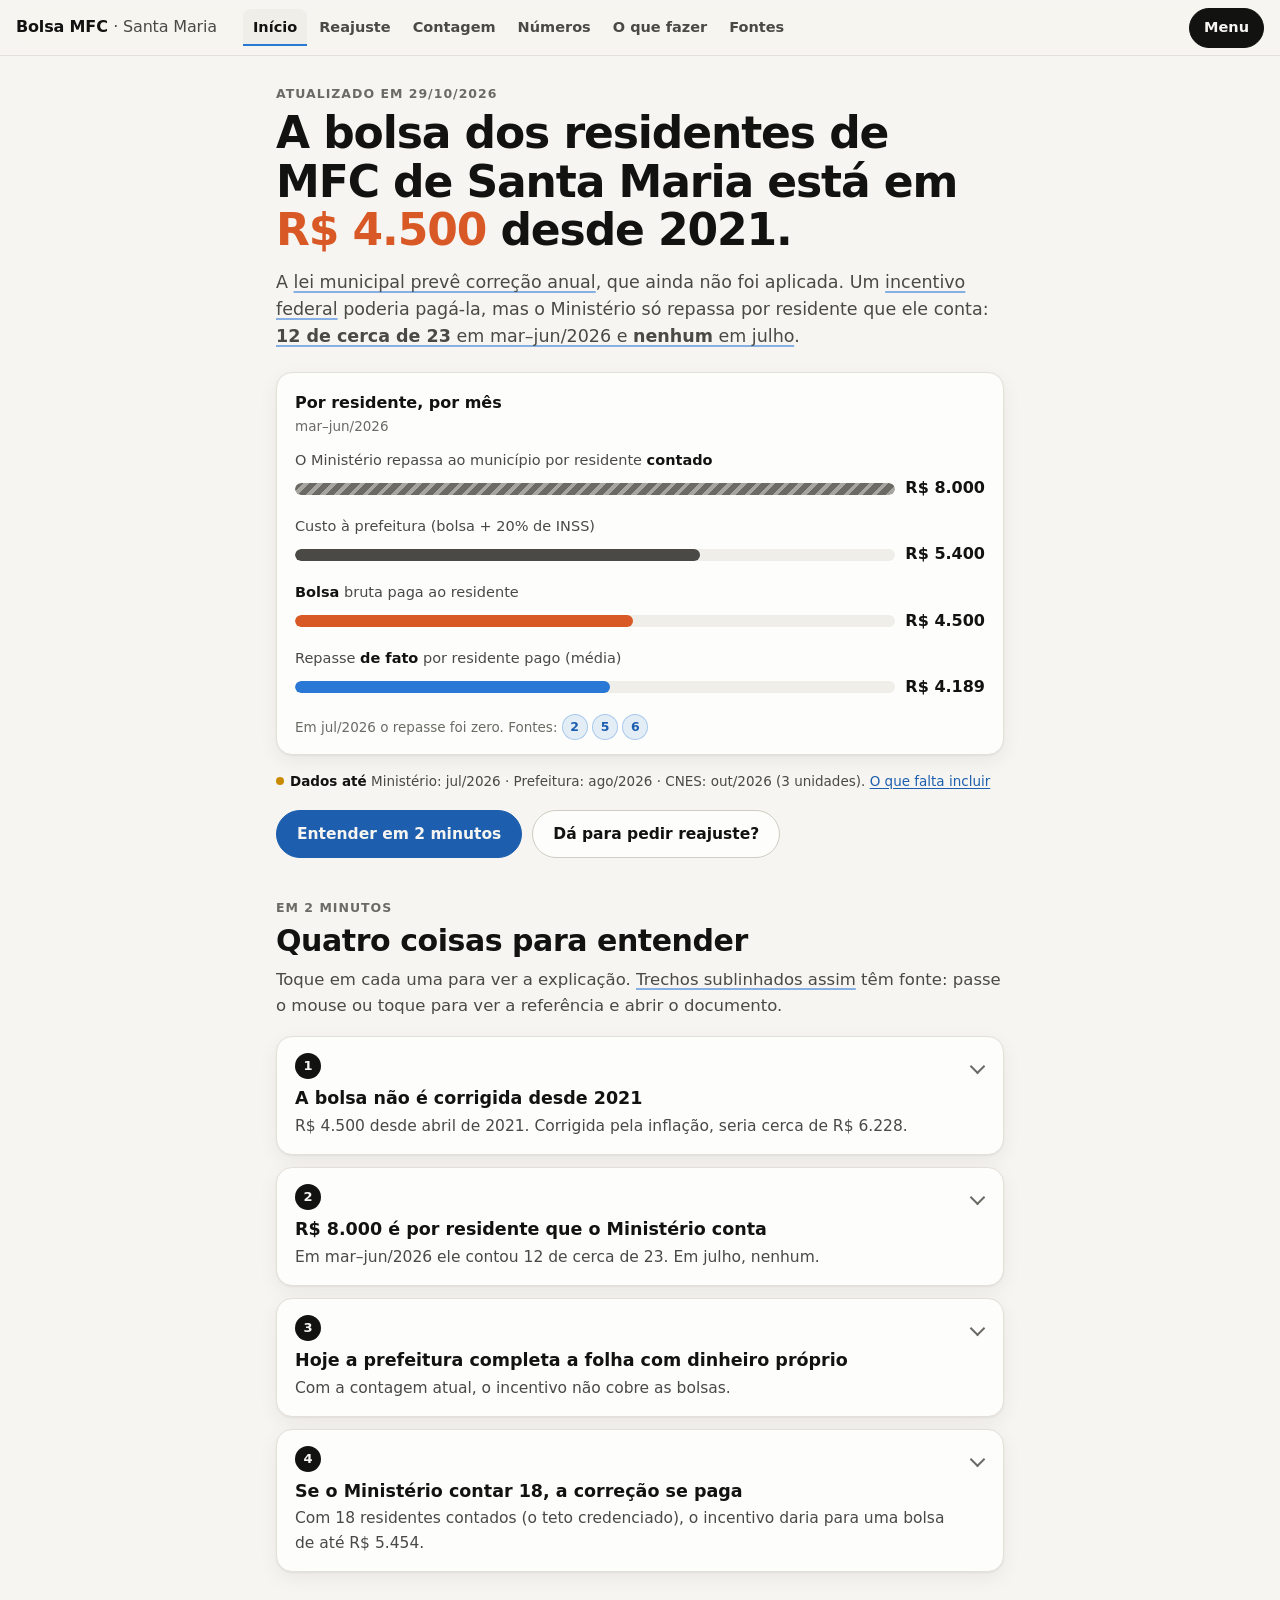
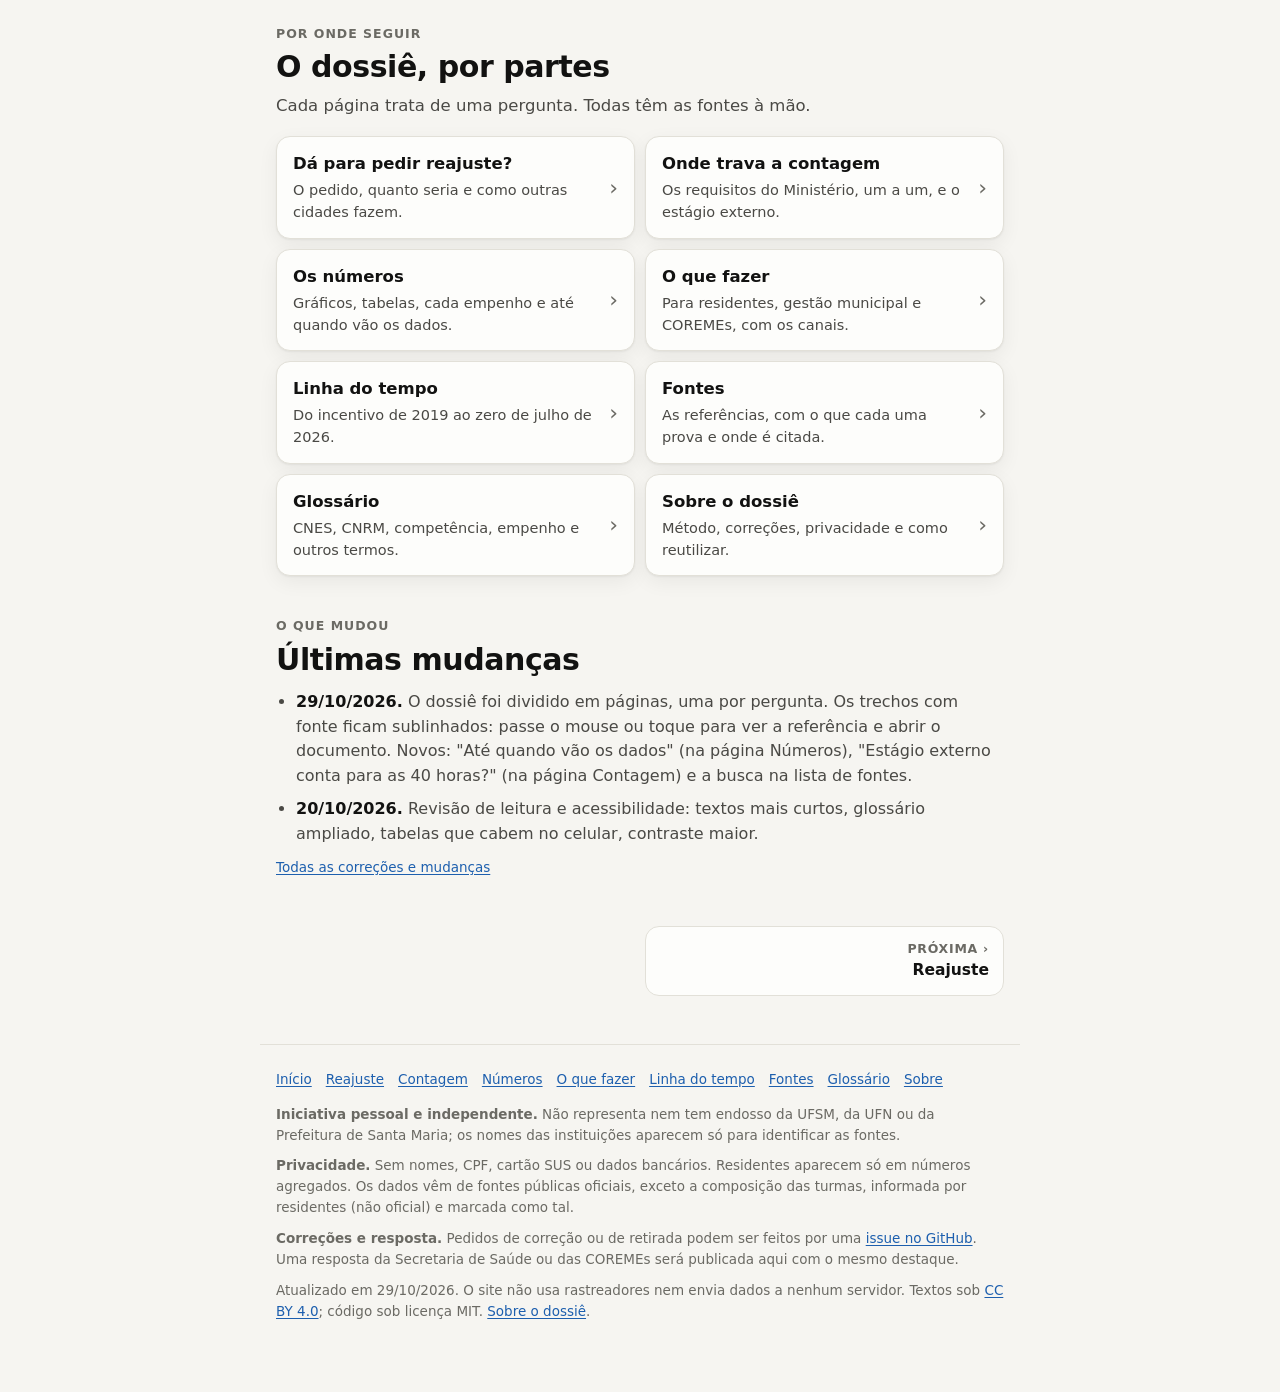
==== commit 21382000: "Divide o dossie em paginas, com baloes de fonte e de termos - 9 paginas (Inicio, Reajuste, Contagem," ====
--- a/index.html
+++ b/index.html
@@ -5,364 +5,35 @@
 <meta name="viewport" content="width=device-width, initial-scale=1, viewport-fit=cover">
 <title>Bolsa dos residentes de MFC — Santa Maria/RS</title>
 <meta name="description" content="Dossiê público sobre a bolsa dos médicos residentes de Medicina de Família e Comunidade de Santa Maria/RS e o incentivo federal de residência. Cada número tem fonte e selo: fato, estimativa ou em aberto.">
+<!--b:cabeca-->
 <meta name="color-scheme" content="light dark">
+<link rel="icon" href="data:image/svg+xml,<svg xmlns='http://www.w3.org/2000/svg' viewBox='0 0 32 32'><rect width='32' height='32' rx='8' fill='%231d5fae'/><path d='M8 23V9h4l4 7 4-7h4v14' fill='none' stroke='white' stroke-width='3' stroke-linejoin='round'/></svg>">
+<link rel="stylesheet" href="assets/dossie.css">
 <script>(function (d) { d.classList.add("js"); try { var t = localStorage.getItem("dossie-tema"); if (t === "light" || t === "dark") d.setAttribute("data-theme", t); } catch (e) {} })(document.documentElement);</script>
-<style>
-  :root {
-    color-scheme: light;
-    --page: #f6f5f1;
-    --surface: #fdfdfb;
-    --surface-2: #efeee9;
-    --ink: #121211;
-    --ink-2: #4a4945;
-    --muted: #6b6a64;
-    --line: #e2e0d8;
-    --line-2: #cfcdc3;
-    --accent: #2a78d6;
-    --accent-ink: #1d5fae;
-    --bolsa: #d95926;
-    --on-st: #fff;
-    --good: #0c8a0c;
-    --warn: #c98a00;
-    --bad: #c4401b;
-    --shadow: 0 1px 2px rgba(18,18,17,.05), 0 6px 20px rgba(18,18,17,.06);
-    --radius: 16px;
-    --bar-h: 56px;
-  }
-  @media (prefers-color-scheme: dark) {
-    :root:not([data-theme="light"]) {
-      color-scheme: dark;
-      --page: #0e0e0d; --surface: #1a1a18; --surface-2: #242421;
-      --ink: #f1f0ec; --ink-2: #c4c2b9; --muted: #8f8d86;
-      --line: #2d2d2a; --line-2: #3b3b37;
-      --accent: #3987e5; --accent-ink: #79b0f2; --bolsa: #d95926;
-      --good: #3fb83f; --warn: #e3a823; --bad: #ef6a45; --on-st: #0e0e0d;
-      --shadow: 0 1px 2px rgba(0,0,0,.4), 0 6px 20px rgba(0,0,0,.35);
-    }
-  }
-  :root[data-theme="dark"] {
-    color-scheme: dark;
-    --page: #0e0e0d; --surface: #1a1a18; --surface-2: #242421;
-    --ink: #f1f0ec; --ink-2: #c4c2b9; --muted: #8f8d86;
-    --line: #2d2d2a; --line-2: #3b3b37;
-    --accent: #3987e5; --accent-ink: #79b0f2; --bolsa: #d95926;
-    --good: #3fb83f; --warn: #e3a823; --bad: #ef6a45; --on-st: #0e0e0d;
-    --shadow: 0 1px 2px rgba(0,0,0,.4), 0 6px 20px rgba(0,0,0,.35);
-  }
-  * { box-sizing: border-box; }
-  html { scroll-behavior: smooth; -webkit-text-size-adjust: 100%; scroll-padding-top: calc(var(--bar-h) + 12px); }
-  @media (prefers-reduced-motion: reduce) { html { scroll-behavior: auto; } * { transition: none !important; } }
-  body {
-    margin: 0; background: var(--page); color: var(--ink);
-    font: 16px/1.55 system-ui, -apple-system, "Segoe UI", Roboto, sans-serif;
-    overflow-x: clip;
-  }
-  a { color: var(--accent-ink); text-underline-offset: 2px; }
-  :focus-visible { outline: 3px solid var(--accent); outline-offset: 2px; border-radius: 6px; }
-  .skip { position: absolute; left: -9999px; top: 8px; background: var(--surface); padding: 8px 12px; z-index: 100; }
-  .skip:focus { left: 8px; }
-  .vh, a[target="_blank"]::after { position: absolute; width: 1px; height: 1px; overflow: hidden; clip-path: inset(50%); white-space: nowrap; }
-  a[target="_blank"] { position: relative; }
-  a[target="_blank"]::after { content: " (abre em nova aba)"; }
-
-  /* ---------- barra superior ---------- */
-  .bar {
-    position: sticky; top: 0; z-index: 50; height: var(--bar-h);
-    display: flex; align-items: center; justify-content: space-between; gap: 12px;
-    padding: 0 max(16px, env(safe-area-inset-right)) 0 max(16px, env(safe-area-inset-left));
-    background: var(--page);
-    background: color-mix(in oklab, var(--page) 88%, transparent);
-    backdrop-filter: saturate(1.4) blur(10px); -webkit-backdrop-filter: saturate(1.4) blur(10px);
-    border-bottom: 1px solid var(--line);
-  }
-  .marca { font-weight: 700; font-size: 16px; color: var(--ink); text-decoration: none; letter-spacing: -.01em; white-space: nowrap; }
-  .marca span { font-weight: 500; color: var(--ink-2); }
-  .marca { min-width: 0; overflow: hidden; text-overflow: ellipsis; }
-  @media (max-width: 400px) { .marca span { display: none; } .bar-btn { padding: 0 12px; } }
-  .bar-acoes { display: flex; gap: 8px; }
-  .bar-btn {
-    font: inherit; font-size: 14.5px; font-weight: 600; min-height: 40px; padding: 0 14px;
-    display: inline-flex; align-items: center; gap: 6px; border-radius: 999px; cursor: pointer;
-    border: 1px solid var(--line-2); background: var(--surface); color: var(--ink); text-decoration: none;
-  }
-  .bar-btn.primario { background: var(--ink); color: var(--page); border-color: var(--ink); }
-
-  /* ---------- layout ---------- */
-  main { max-width: 760px; margin: 0 auto; padding: 0 16px 48px; }
-  section { padding-top: 40px; }
-  .rotulo { font-size: 12.5px; font-weight: 700; letter-spacing: .08em; text-transform: uppercase; color: var(--muted); margin: 0 0 6px; }
-  h2 { font-size: 26px; line-height: 1.2; letter-spacing: -.015em; margin: 0 0 8px; }
-  h3 { font-size: 18px; line-height: 1.3; margin: 0 0 6px; }
-  p { margin: 0 0 12px; }
-  .lead { color: var(--ink-2); font-size: 16.5px; margin-bottom: 18px; }
-  .nota { color: var(--ink-2); font-size: 14.5px; }
-  .mini { color: var(--muted); font-size: 13.5px; }
-  .num { font-variant-numeric: tabular-nums; }
-  strong { font-weight: 650; }
-
-  /* ---------- hero ---------- */
-  .hero { padding-top: 28px; }
-  .hero h1 { font-size: clamp(29px, 7.6vw, 44px); line-height: 1.1; letter-spacing: -.025em; margin: 0 0 14px; }
-  .hero h1 em { font-style: normal; color: var(--bolsa); }
-  .hero .lead { font-size: 17.5px; }
-  .acoes { display: flex; flex-wrap: wrap; gap: 10px; margin-top: 18px; }
-  .btn {
-    font: inherit; font-weight: 650; font-size: 15.5px; min-height: 48px; padding: 0 20px;
-    display: inline-flex; align-items: center; justify-content: center; gap: 8px; border-radius: 999px;
-    text-decoration: none; cursor: pointer; border: 1px solid var(--line-2); background: var(--surface); color: var(--ink);
-  }
-  .btn.primario { background: var(--accent-ink); border-color: var(--accent-ink); color: var(--page); }
-
-  /* comparação por residente (barras em HTML) */
-  .porres { margin: 22px 0 0; background: var(--surface); border: 1px solid var(--line); border-radius: var(--radius); padding: 18px 18px 14px; box-shadow: var(--shadow); }
-  .porres figcaption { font-weight: 700; margin-bottom: 12px; }
-  .porres figcaption span { display: block; font-weight: 500; color: var(--muted); font-size: 13.5px; }
-  .porres ul { list-style: none; margin: 0; padding: 0; display: grid; gap: 14px; }
-  .pr-rot { display: block; font-size: 14.5px; color: var(--ink-2); margin-bottom: 5px; }
-  .pr-rot b { color: var(--ink); }
-  .pr-linha { display: flex; align-items: center; gap: 10px; }
-  .pr-bar { flex: 1; height: 12px; background: var(--surface-2); border-radius: 99px; overflow: hidden; }
-  .pr-bar i { display: block; height: 100%; width: var(--w); border-radius: 99px; background: var(--muted); }
-  .pr-bar i.b-cont { background: repeating-linear-gradient(135deg, var(--muted) 0 6px, color-mix(in oklab, var(--muted) 55%, transparent) 6px 10px); }
-  .pr-bar i.b-custo { background: var(--ink-2); }
-  .pr-bar i.b-bolsa { background: var(--bolsa); }
-  .pr-bar i.b-media { background: var(--accent); }
-  .pr-val { min-width: 76px; text-align: right; font-weight: 700; font-variant-numeric: tabular-nums; }
-  .porres .rodape { margin: 14px 0 0; font-size: 13.5px; color: var(--muted); }
-
-  /* ---------- cartões e selos ---------- */
-  .card { background: var(--surface); border: 1px solid var(--line); border-radius: var(--radius); padding: 18px; box-shadow: var(--shadow); margin-bottom: 14px; }
-  .selos { display: flex; flex-wrap: wrap; gap: 6px; margin: 10px 0 0; align-items: center; }
-  .selo { display: inline-flex; align-items: center; gap: 6px; font-size: 12.5px; font-weight: 650; color: var(--ink-2);
-          border: 1px solid var(--line-2); border-radius: 999px; padding: 2px 10px 2px 8px; background: var(--surface-2); }
-  .selo::before { content: ""; width: 8px; height: 8px; border-radius: 50%; background: var(--muted); }
-  .selo.fato::before { background: var(--good); }
-  .selo.est::before { background: var(--warn); }
-  .selo.aberto::before { background: var(--muted); }
-  .selo.info::before { background: transparent; border: 2px solid var(--muted); width: 6px; height: 6px; }
-  .ref {
-    display: inline-flex; align-items: center; justify-content: center; min-width: 26px; height: 26px; padding: 0 7px;
-    font-size: 12.5px; font-weight: 700; border-radius: 999px; text-decoration: none; vertical-align: 1px;
-    color: var(--accent-ink); background: var(--surface-2); border: 1px solid var(--line-2);
-    background: color-mix(in oklab, var(--accent) 12%, transparent);
-    border: 1px solid color-mix(in oklab, var(--accent) 30%, transparent);
-  }
-  .ref::before { content: "fonte\00a0"; font-weight: 500; }
-  /* nos selos o numero basta para quem ve; o leitor de tela ouve "fonte 2" */
-  .selos .ref, .rodape .ref { position: relative; }
-  .selos .ref::before, .rodape .ref::before { position: absolute; width: 1px; height: 1px; overflow: hidden; clip-path: inset(50%); white-space: nowrap; }
-
-  /* resumo: cartões que abrem */
-  details.item { background: var(--surface); border: 1px solid var(--line); border-radius: var(--radius); box-shadow: var(--shadow); margin-bottom: 12px; }
-  details.item > summary { list-style: none; cursor: pointer; padding: 16px 48px 16px 18px; position: relative; display: block; }
-  details.item > summary::-webkit-details-marker { display: none; }
-  details.item > summary::after {
-    content: ""; position: absolute; right: 20px; top: 24px; width: 9px; height: 9px;
-    border-right: 2px solid var(--muted); border-bottom: 2px solid var(--muted); transform: rotate(45deg); transition: transform .2s;
-  }
-  details.item[open] > summary::after { transform: rotate(225deg); top: 28px; }
-  .item-num { display: inline-grid; place-items: center; width: 26px; height: 26px; border-radius: 50%; font-size: 13px; font-weight: 800;
-              background: var(--ink); color: var(--page); margin-bottom: 8px; }
-  .item-tit { display: block; font-weight: 700; font-size: 17.5px; line-height: 1.3; }
-  .item-chave { display: block; color: var(--ink-2); margin-top: 4px; font-size: 15.5px; }
-  .item-corpo { padding: 0 18px 16px; border-top: 1px dashed var(--line); padding-top: 14px; margin: 0 0 0; }
-
-  /* resposta */
-  .resposta { border-left: 4px solid var(--accent); background: var(--surface); border-radius: 0 var(--radius) var(--radius) 0;
-              padding: 16px 18px; box-shadow: var(--shadow); margin-bottom: 16px; }
-  .resposta p:last-child { margin-bottom: 0; }
-  .resposta .grande { font-size: 20px; font-weight: 750; line-height: 1.25; margin-bottom: 8px; }
-  .args { display: grid; gap: 12px; margin-bottom: 14px; }
-  .forca { display: inline-block; margin: 0 0 6px; font-size: 12.5px; font-weight: 750; letter-spacing: .05em; text-transform: uppercase; padding: 2px 8px; border-radius: 6px;
-           background: var(--surface-2); color: var(--ink-2); white-space: nowrap; }
-
-  /* acordeões genéricos */
-  details.acc { border-top: 1px solid var(--line); }
-  details.acc:last-of-type { border-bottom: 1px solid var(--line); }
-  details.acc > summary { list-style: none; cursor: pointer; padding: 16px 40px 16px 2px; position: relative; font-weight: 650; font-size: 16.5px; }
-  details.acc > summary::-webkit-details-marker { display: none; }
-  details.acc > summary .sub { display: block; font-weight: 500; color: var(--muted); font-size: 14px; margin-top: 2px; }
-  details.acc > summary::after { content: "+"; content: "+" / ""; position: absolute; right: 6px; top: 12px; font-size: 24px; font-weight: 400; color: var(--muted); }
-  details.acc[open] > summary::after { content: "–"; content: "–" / ""; }
-  .acc-corpo { padding: 0 2px 20px; }
-
-  /* checklist */
-  .check { list-style: none; margin: 0 0 14px; padding: 0; display: grid; gap: 10px; }
-  .check li { background: var(--surface); border: 1px solid var(--line); border-radius: 14px; padding: 14px 14px 12px; display: grid; grid-template-columns: 30px 1fr; gap: 4px 12px; }
-  .st { width: 30px; height: 30px; border-radius: 50%; display: grid; place-items: center; font-weight: 800; font-size: 15px; color: var(--on-st); grid-row: span 2; }
-  .st.ok { background: var(--good); } .st.prob { background: var(--bad); } .st.alerta { background: var(--warn); color: #1a1405; } .st.aberto { background: var(--muted); }
-  .check b { font-size: 15.5px; }
-  .check .quem { font-size: 13px; color: var(--muted); }
-
-  /* ações */
-  .publicos { display: grid; gap: 12px; }
-  .publico h3 { display: flex; align-items: center; gap: 8px; }
-  .publico ul { margin: 6px 0 0; padding-left: 20px; }
-  .publico li { margin-bottom: 8px; }
-  .canais { display: grid; grid-template-columns: repeat(auto-fit, minmax(150px, 1fr)); gap: 10px; margin-top: 14px; }
-  .canais .btn { width: 100%; font-size: 14.5px; }
-
-  /* abas de gráficos */
-  .abas { display: flex; flex-wrap: wrap; gap: 6px; padding: 2px 0 10px; }
-  .aba { flex: 1 0 auto; font: inherit; font-size: 14.5px; font-weight: 650; min-height: 42px; padding: 0 10px; border-radius: 999px; white-space: nowrap; cursor: pointer;
-         border: 1px solid var(--line-2); background: var(--surface); color: var(--ink-2); }
-  .aba[aria-selected="true"] { background: var(--ink); color: var(--page); border-color: var(--ink); }
-  html:not(.js) .painel[hidden] { display: block; }
-  html:not(.js) .abas, html:not(.js) .leitura { display: none; }
-  .passos { display: flex; gap: 8px; margin-top: 8px; }
-  .passos button { flex: 1; font: inherit; font-size: 14px; font-weight: 650; min-height: 44px; border-radius: 10px; cursor: pointer;
-                   border: 1px solid var(--line-2); background: var(--surface); color: var(--ink); }
-  .painel h3 { margin-top: 4px; }
-  .legenda { display: flex; flex-wrap: wrap; gap: 6px 16px; font-size: 13.5px; color: var(--ink-2); margin: 6px 0 2px; }
-  .legenda span { display: inline-flex; align-items: center; gap: 7px; }
-  .amostra { width: 16px; height: 3px; border-radius: 2px; background: var(--muted); }
-  .amostra.s1 { background: var(--accent); } .amostra.s2 { background: var(--bolsa); }
-  .amostra.tr { background: none; border-top: 2px dashed var(--muted); height: 0; }
-  .amostra.bloco { height: 10px; width: 10px; border-radius: 3px; background: var(--accent); }
-  .grafico { max-width: 540px; margin: 0 auto; }
-  .leitura { min-height: 24px; font-size: 14px; color: var(--ink); background: var(--surface-2); border-radius: 10px; padding: 8px 12px; margin: 6px 0 0; }
-  .leitura:empty::before { content: attr(data-vazio); color: var(--muted); }
-
-  /* SVG dos gráficos (scripts/graficos.py) */
-  .g { width: 100%; height: auto; display: block; overflow: visible; margin: 8px 0 4px; }
-  .g-grid { stroke: var(--line); stroke-width: 1; }
-  .g-axis { stroke: var(--line-2); stroke-width: 1; }
-  .g-tick { fill: var(--muted); font-size: 11.5px; font-variant-numeric: tabular-nums; }
-  .g-lab { fill: var(--ink-2); font-size: 12px; }
-  .g-strong { fill: var(--ink); font-weight: 650; }
-  .g-line { fill: none; stroke-width: 2.4; stroke-linejoin: round; stroke-linecap: round; }
-  .g-line.g-s1 { stroke: var(--accent); } .g-line.g-s2 { stroke: var(--bolsa); }
-  .g-dot { stroke: var(--surface); stroke-width: 2; } .g-dot.g-s1 { fill: var(--accent); } .g-dot.g-s2 { fill: var(--bolsa); }
-  .g-ref { fill: none; stroke: var(--muted); stroke-width: 1.5; stroke-dasharray: 4 4; }
-  .g-mark { stroke: var(--line-2); stroke-dasharray: 2 3; }
-  .g-bar { fill: var(--accent); }
-  .g-hit { fill: transparent; cursor: pointer; }
-  .g-hit:hover { fill: var(--surface-2); fill: color-mix(in oklab, var(--accent) 12%, transparent); }
-  .g-hit.sel { fill: var(--surface-2); fill: color-mix(in oklab, var(--accent) 28%, transparent); }
-  @media (max-width: 480px) { .g-tick { font-size: 15px; } .g-lab { font-size: 15.5px; } }
-
-  /* tabelas */
-  .tabela { overflow-x: auto; -webkit-overflow-scrolling: touch; border: 1px solid var(--line); border-radius: 12px; background: var(--surface); margin: 8px 0 12px; }
-  table { border-collapse: collapse; width: 100%; font-size: 14px; }
-  th, td { text-align: left; padding: 9px 10px; border-bottom: 1px solid var(--line); vertical-align: top; }
-  tr:last-child td { border-bottom: 0; }
-  th { font-size: 12.5px; color: var(--ink-2); font-weight: 650; background: var(--surface-2); }
-  td.n, th.n { text-align: right; font-variant-numeric: tabular-nums; white-space: nowrap; }
-  th.n { white-space: normal; }
-  tr.destaque td { background: var(--surface-2); background: color-mix(in oklab, var(--warn) 16%, var(--surface)); }
-  /* tabela larga: primeira coluna fixa e sombra indicando que ha mais para o lado */
-  .tabela { background: linear-gradient(to left, var(--surface) 40%, transparent) right center / 28px 100% no-repeat local,
-            radial-gradient(farthest-side at 100% 50%, color-mix(in oklab, var(--ink) 22%, transparent), transparent) right center / 12px 100% no-repeat scroll,
-            var(--surface); }
-  .tabela th:first-child, .tabela td:first-child { position: sticky; left: 0; z-index: 1; background: var(--surface); }
-  .tabela th:first-child { background: var(--surface-2); }
-  .tabela tr.destaque td:first-child { background: color-mix(in oklab, var(--warn) 16%, var(--surface)); }
-  tfoot td { font-weight: 700; }
-
-  /* empenhos */
-  .anos { display: flex; flex-wrap: wrap; gap: 6px; margin: 8px 0; }
-  .anos button { font: inherit; font-size: 14px; font-weight: 650; min-height: 40px; min-width: 64px; border-radius: 10px; cursor: pointer;
-                 border: 1px solid var(--line-2); background: var(--surface); color: var(--ink-2); }
-  .anos button[aria-pressed="true"] { background: var(--ink); color: var(--page); border-color: var(--ink); }
-  #mes-detalhe:not(:empty) { margin-top: 10px; }
-
-  /* linha do tempo */
-  .tempo { list-style: none; margin: 0; padding: 0 0 0 22px; position: relative; }
-  .tempo::before { content: ""; position: absolute; left: 6px; top: 6px; bottom: 6px; width: 2px; background: var(--line); }
-  .tempo li { position: relative; margin-bottom: 16px; }
-  .tempo li::before { content: ""; position: absolute; left: -22px; top: 6px; width: 14px; height: 14px; border-radius: 50%; background: var(--accent); border: 3px solid var(--page); }
-  .tempo li.alerta::before { background: var(--warn); }
-  .tempo .quando { font-size: 12.5px; font-weight: 700; letter-spacing: .06em; text-transform: uppercase; color: var(--muted); }
-  .tempo b { display: block; margin: 1px 0 2px; }
-  .tempo p { margin: 0; color: var(--ink-2); font-size: 15px; }
-
-  /* glossário */
-  dl.glossario { margin: 0; display: grid; gap: 10px; }
-  dl.glossario dt { font-weight: 700; }
-  dl.glossario dd { margin: 0; color: var(--ink-2); font-size: 15px; }
-
-  /* fontes */
-  ol.fontes { list-style: none; margin: 0; padding: 0; display: grid; gap: 10px; counter-reset: none; }
-  ol.fontes li { background: var(--surface); border: 1px solid var(--line); border-radius: 14px; padding: 14px; }
-  ol.fontes li:target { outline: 3px solid var(--accent); }
-  .f-num { display: inline-grid; place-items: center; min-width: 26px; height: 26px; border-radius: 999px; font-size: 12.5px; font-weight: 750;
-           background: var(--surface-2); background: color-mix(in oklab, var(--accent) 12%, transparent); color: var(--accent-ink); margin-right: 6px; }
-  #fontes details.acc .acc-corpo { padding-top: 2px; }
-  .f-tit { font-weight: 700; }
-  .f-prova { color: var(--ink-2); font-size: 14.5px; margin: 6px 0 10px; }
-  .f-links { display: flex; flex-wrap: wrap; gap: 8px; }
-  .f-links a { display: inline-flex; align-items: center; min-height: 40px; padding: 0 14px; border-radius: 999px; font-size: 14px; font-weight: 650;
-               text-decoration: none; border: 1px solid var(--line-2); color: var(--ink); background: var(--surface-2); }
-  .f-tipo { font-size: 12px; color: var(--muted); margin-left: 4px; }
-
-  /* folhas (dialog) */
-  dialog.folha {
-    width: min(560px, 100%); max-width: 100%; max-height: min(86vh, 720px); margin: auto auto 0; padding: 0; border: 0;
-    border-radius: 20px 20px 0 0; background: var(--surface); color: var(--ink); box-shadow: 0 -10px 40px rgba(0,0,0,.25);
-  }
-  @media (min-width: 640px) { dialog.folha { margin: auto; border-radius: 20px; } }
-  dialog:not([open]) { display: none; }
-  dialog.folha::backdrop { background: rgba(10,10,10,.45); }
-  .folha-topo { position: sticky; top: 0; display: flex; align-items: center; justify-content: space-between; gap: 10px;
-                padding: 14px 16px; background: var(--surface); border-bottom: 1px solid var(--line); }
-  .folha-topo h2 { font-size: 18px; margin: 0; }
-  .fechar { font: inherit; font-size: 15px; font-weight: 650; min-height: 40px; padding: 0 14px; border-radius: 999px; cursor: pointer;
-            border: 1px solid var(--line-2); background: var(--surface-2); color: var(--ink); }
-  .folha-corpo { padding: 12px 16px 24px; }
-  .menu-lista { list-style: none; margin: 0; padding: 0; }
-  .menu-lista a { display: flex; align-items: center; justify-content: space-between; min-height: 52px; padding: 0 4px; font-weight: 650; color: var(--ink);
-                  text-decoration: none; border-bottom: 1px solid var(--line); }
-  .menu-lista a::after { content: "›"; content: "›" / ""; color: var(--muted); font-size: 22px; }
-  .menu-lista .sub a { font-weight: 500; padding-left: 18px; min-height: 46px; color: var(--ink-2); }
-  .tema { display: flex; gap: 6px; margin-top: 18px; }
-  .tema button { flex: 1; font: inherit; font-size: 14px; font-weight: 650; min-height: 42px; border-radius: 10px; cursor: pointer;
-                 border: 1px solid var(--line-2); background: var(--surface); color: var(--ink-2); }
-  .tema button[aria-pressed="true"] { background: var(--ink); color: var(--page); border-color: var(--ink); }
-
-  /* dica (mouse) */
-  .tip { position: fixed; pointer-events: none; z-index: 70; opacity: 0; max-width: 280px; background: var(--surface); color: var(--ink);
-         border: 1px solid var(--line-2); border-radius: 10px; padding: 7px 10px; font-size: 13px; box-shadow: var(--shadow); }
-
-  footer { max-width: 760px; margin: 0 auto; padding: 24px 16px 60px; color: var(--muted); font-size: 13.5px; border-top: 1px solid var(--line); }
-  footer p { margin-bottom: 10px; }
-  footer nav ul { list-style: none; padding: 0; margin: 0 0 14px; display: flex; flex-wrap: wrap; gap: 6px 14px; }
-
-  @media (min-width: 720px) {
-    .args { grid-template-columns: 1fr 1fr; }
-    .args .arg:first-child { grid-column: 1 / -1; }
-    .publicos { grid-template-columns: 1fr 1fr; }
-    .publicos .publico:first-child { grid-column: 1 / -1; }
-    h2 { font-size: 30px; }
-  }
-  @media print {
-    .bar, .acoes, .abas, dialog, .tip { display: none !important; }
-    .painel[hidden] { display: block !important; }
-    details::details-content { content-visibility: visible !important; display: block !important; }
-    .card, details.item, .porres { box-shadow: none; }
-    body { background: #fff; }
-  }
-</style>
+<!--/b:cabeca-->
 </head>
-<body>
+<body data-pagina="index.html">
+<!--b:topo-->
 <a class="skip" href="#conteudo">Pular para o conteúdo</a>
-
 <header class="bar">
-  <a class="marca" href="#topo">Bolsa MFC <span>· Santa Maria</span></a>
+  <a class="marca" href="index.html">Bolsa MFC <span>· Santa Maria</span></a>
+  <nav class="nav-topo" aria-label="Páginas principais"><a href="index.html" aria-current="page">Início</a><a href="reajuste.html">Reajuste</a><a href="contagem.html">Contagem</a><a href="numeros.html">Números</a><a href="fazer.html">O que fazer</a><a href="fontes.html">Fontes</a></nav>
   <div class="bar-acoes">
-    <a class="bar-btn" href="#fontes">Fontes</a>
-    <a class="bar-btn primario" href="#mapa" id="abre-menu" aria-haspopup="dialog">Seções</a>
+    <a class="bar-btn so-celular" href="fontes.html">Fontes</a>
+    <a class="bar-btn primario" href="#mapa" id="abre-menu" aria-haspopup="dialog">Menu</a>
   </div>
 </header>
+<!--/b:topo-->
 
 <main id="conteudo">
 
-  <!-- ===================== camada 0 ===================== -->
   <section class="hero" id="topo">
-    <p class="rotulo">Atualizado em 20/10/2026</p>
+    <p class="rotulo">Atualizado em <!--b:data-->29/10/2026<!--/b:data--></p>
     <h1>A bolsa dos residentes de MFC de Santa Maria está em <em>R$ 4.500</em> desde 2021.</h1>
-    <p class="lead">A lei municipal prevê correção anual, que ainda não foi aplicada. Um incentivo federal poderia
-    pagá-la, mas o Ministério só repassa por residente que ele conta: <strong>12 de cerca de 23</strong> em
-    mar–jun/2026 e <strong>nenhum</strong> em julho.</p>
+    <p class="lead">A <a class="cita" href="fontes.html#ref-1" data-ref="1">lei municipal prevê correção anual</a>, que
+    ainda não foi aplicada. Um <a class="cita" href="fontes.html#ref-2" data-ref="2">incentivo federal</a> poderia pagá-la,
+    mas o Ministério só repassa por residente que ele conta: <a class="cita" href="fontes.html#ref-5" data-ref="5 6"><strong>12
+    de cerca de 23</strong> em mar–jun/2026 e <strong>nenhum</strong> em julho</a>.</p>
 
     <figure class="porres" aria-labelledby="porres-tit">
       <figcaption id="porres-tit">Por residente, por mês <span>mar–jun/2026</span></figcaption>
@@ -376,32 +47,35 @@
         <li><span class="pr-rot">Repasse <b>de fato</b> por residente pago (média)</span>
           <span class="pr-linha"><span class="pr-bar"><i class="b-media" style="--w:52.4%"></i></span><span class="pr-val">R$ 4.189</span></span></li>
       </ul>
-      <p class="rodape">Em jul/2026 o repasse foi zero. Fontes: <a class="ref" href="#ref-2" data-ref="2">2</a>
-      <a class="ref" href="#ref-5" data-ref="5">5</a> <a class="ref" href="#ref-6" data-ref="6">6</a></p>
+      <p class="rodape">Em jul/2026 o repasse foi zero. Fontes: <a class="ref" href="fontes.html#ref-2" data-ref="2">2</a>
+      <a class="ref" href="fontes.html#ref-5" data-ref="5">5</a> <a class="ref" href="fontes.html#ref-6" data-ref="6">6</a></p>
     </figure>
+
+    <!--b:situacao-curta--><p class="dados-ate"><span>Dados até</span> Ministério: jul/2026 · Prefeitura: ago/2026 · CNES: out/2026 (3 unidades). <a href="numeros.html#situacao">O que falta incluir</a></p><!--/b:situacao-curta-->
 
     <div class="acoes">
       <a class="btn primario" href="#resumo">Entender em 2 minutos</a>
-      <a class="btn" href="#reajuste">Dá para pedir reajuste?</a>
+      <a class="btn" href="reajuste.html">Dá para pedir reajuste?</a>
     </div>
   </section>
 
-  <!-- ===================== camada 1 ===================== -->
   <section id="resumo">
     <p class="rotulo">Em 2 minutos</p>
     <h2>Quatro coisas para entender</h2>
-    <p class="lead">Toque em cada uma para ver a explicação e as fontes.</p>
+    <p class="lead">Toque em cada uma para ver a explicação. <span class="dica-cita">Trechos sublinhados assim</span> têm
+    fonte: passe o mouse ou toque para ver a referência e abrir o documento.</p>
 
     <details class="item">
       <summary><span class="item-num">1</span><span class="item-tit">A bolsa não é corrigida desde 2021</span>
         <span class="item-chave">R$ 4.500 desde abril de 2021. Corrigida pela inflação, seria cerca de R$ 6.228.</span></summary>
       <div class="item-corpo">
-        <p>A Lei municipal 6.516/2020 prevê correção anual da bolsa segundo critérios do Ministério da Saúde
-        (art. 3º, §1º). Os empenhos mostram o mesmo valor, R$ 4.500 por residente, de abril de 2021 a agosto de 2026.</p>
-        <p>Pela inflação oficial (IPCA de jan/2021 a set/2026, alta de 38,4%), os R$ 4.500 equivaleriam hoje a cerca
-        de <strong>R$ 6.228</strong>.</p>
-        <div class="selos"><span class="selo fato">Fato</span><a class="ref" href="#ref-1" data-ref="1">1</a><a class="ref" href="#ref-6" data-ref="6">6</a>
-          <span class="selo est">Estimativa: inflação</span><a class="ref" href="#ref-10" data-ref="10">10</a></div>
+        <p>A <a class="cita" href="fontes.html#ref-1" data-ref="1">Lei municipal 6.516/2020 prevê correção anual da bolsa</a>
+        segundo critérios do Ministério da Saúde (art. 3º, §1º). Os <a class="cita" href="fontes.html#ref-6" data-ref="6">empenhos
+        mostram o mesmo valor, R$ 4.500 por residente, de abril de 2021 a agosto de 2026</a>.</p>
+        <p>Pela inflação oficial (<a class="cita" href="fontes.html#ref-10" data-ref="10">IPCA de jan/2021 a set/2026, alta de
+        38,4%</a>), os R$ 4.500 equivaleriam hoje a cerca de <strong>R$ 6.228</strong>.</p>
+        <div class="selos"><span class="selo fato">Fato</span><a class="ref" href="fontes.html#ref-1" data-ref="1">1</a><a class="ref" href="fontes.html#ref-6" data-ref="6">6</a>
+          <span class="selo est">Estimativa: inflação</span><a class="ref" href="fontes.html#ref-10" data-ref="10">10</a></div>
       </div>
     </details>
 
@@ -409,11 +83,13 @@
       <summary><span class="item-num">2</span><span class="item-tit">R$ 8.000 é por residente que o Ministério conta</span>
         <span class="item-chave">Em mar–jun/2026 ele contou 12 de cerca de 23. Em julho, nenhum.</span></summary>
       <div class="item-corpo">
-        <p>Desde fevereiro de 2026 o Ministério repassa ao município R$ 8.000 por mês por residente de medicina que passa
-        na checagem daquele mês (antes eram R$ 4.500). O dinheiro vai para o Fundo Municipal de Saúde, não para o residente.</p>
-        <p>Dividindo o que entrou pelo número de residentes que a prefeitura pagou, a média foi <strong>R$ 4.189</strong>
-        por residente em mar–jun/2026, abaixo da bolsa. Só em fevereiro de 2026, com 17 contados, a média passou da bolsa.</p>
-        <div class="selos"><span class="selo fato">Fato</span><a class="ref" href="#ref-2" data-ref="2">2</a><a class="ref" href="#ref-5" data-ref="5">5</a><a class="ref" href="#ref-6" data-ref="6">6</a></div>
+        <p>Desde fevereiro de 2026 o Ministério <a class="cita" href="fontes.html#ref-2" data-ref="2">repassa ao município
+        R$ 8.000 por mês por residente de medicina</a> que passa na checagem daquele mês (antes eram R$ 4.500). O dinheiro vai
+        para o Fundo Municipal de Saúde, não para o residente.</p>
+        <p>Dividindo o que entrou pelo número de residentes que a prefeitura pagou, a média foi
+        <a class="cita" href="fontes.html#ref-5" data-ref="5 6"><strong>R$ 4.189</strong> por residente em mar–jun/2026</a>,
+        abaixo da bolsa. Só em fevereiro de 2026, com 17 contados, a média passou da bolsa.</p>
+        <div class="selos"><span class="selo fato">Fato</span><a class="ref" href="fontes.html#ref-2" data-ref="2">2</a><a class="ref" href="fontes.html#ref-5" data-ref="5">5</a><a class="ref" href="fontes.html#ref-6" data-ref="6">6</a></div>
       </div>
     </details>
 
@@ -421,10 +97,13 @@
       <summary><span class="item-num">3</span><span class="item-tit">Hoje a prefeitura completa a folha com dinheiro próprio</span>
         <span class="item-chave">Com a contagem atual, o incentivo não cobre as bolsas.</span></summary>
       <div class="item-corpo">
-        <p>Hoje a folha custa <strong>R$ 118.800 por mês</strong>: 22 bolsas de R$ 4.500 e 20% de INSS patronal. Com 12
-        contados, como em mar–jun/2026, entram R$ 96.000. Em julho não entrou nada, e a bolsa foi paga mesmo assim.</p>
-        <p>De novembro de 2024 a julho de 2026 entraram R$ 1.406.500 de incentivo, e a prefeitura pagou R$ 1.843.050 em bolsas.</p>
-        <div class="selos"><span class="selo fato">Fato</span><a class="ref" href="#ref-5" data-ref="5">5</a><a class="ref" href="#ref-6" data-ref="6">6</a><a class="ref" href="#ref-7" data-ref="7">7</a></div>
+        <p>Hoje a folha custa <a class="cita" href="fontes.html#ref-6" data-ref="6"><strong>R$ 118.800 por mês</strong>: 22
+        bolsas de R$ 4.500 e 20% de INSS patronal</a>. Com 12 contados, como em mar–jun/2026,
+        <a class="cita" href="fontes.html#ref-5" data-ref="5 7">entram R$ 96.000</a>. Em julho não entrou nada, e a bolsa foi
+        paga mesmo assim.</p>
+        <p>De novembro de 2024 a julho de 2026 <a class="cita" href="fontes.html#ref-5" data-ref="5">entraram R$ 1.406.500 de
+        incentivo</a>, e a prefeitura <a class="cita" href="fontes.html#ref-6" data-ref="6">pagou R$ 1.843.050 em bolsas</a>.</p>
+        <div class="selos"><span class="selo fato">Fato</span><a class="ref" href="fontes.html#ref-5" data-ref="5">5</a><a class="ref" href="fontes.html#ref-6" data-ref="6">6</a><a class="ref" href="fontes.html#ref-7" data-ref="7">7</a></div>
       </div>
     </details>
 
@@ -433,598 +112,73 @@
         <span class="item-chave">Com 18 residentes contados (o teto credenciado), o incentivo daria para uma bolsa de até R$ 5.454.</span></summary>
       <div class="item-corpo">
         <p>Cada residente custa à prefeitura R$ 5.400 por mês (bolsa + INSS), contado ou não. Cada um que o Ministério
-        conta traz R$ 8.000. Com 18 contados entrariam R$ 144.000 por mês: o bastante para pagar R$ 5.454 aos 22
-        residentes, com INSS, sem dinheiro próprio.</p>
+        conta traz R$ 8.000. Com <a class="cita" href="fontes.html#ref-5" data-ref="5">18 contados (o teto de vagas
+        credenciadas)</a> entrariam R$ 144.000 por mês: o bastante para pagar R$ 5.454 aos 22 residentes, com INSS, sem
+        dinheiro próprio.</p>
         <p>Se o Ministério tivesse contado 18 de março a julho de 2026, teriam entrado cerca de <strong>R$ 336 mil</strong>
         a mais. Isso paga mais de um ano da correção para R$ 5.454, que custa R$ 25.200 a mais por mês (R$ 302 mil por ano).</p>
-        <p>A contagem depende de três frentes: o cadastro no CNES, que é da gestão municipal (art. 172-F, §5º); a
-        situação dos residentes na CNRM, que cabe às COREMEs; e o credenciamento, que o Ministério decide. A causa da
-        queda ainda está em aberto.</p>
-        <div class="selos"><span class="selo est">Estimativa</span><a class="ref" href="#ref-2" data-ref="2">2</a><a class="ref" href="#ref-5" data-ref="5">5</a>
+        <p>A contagem depende de três frentes: o cadastro no <a class="termo" href="glossario.html#t-cnes" data-termo="cnes">CNES</a>,
+        que é da gestão municipal (<a class="cita" href="fontes.html#ref-2" data-ref="2">art. 172-F, §5º</a>); a situação dos
+        residentes na <a class="termo" href="glossario.html#t-cnrm" data-termo="cnrm">CNRM</a>, que cabe às COREMEs; e o
+        credenciamento, que o Ministério decide. A causa da queda ainda está em aberto:
+        <a href="contagem.html">veja onde trava a contagem</a>.</p>
+        <div class="selos"><span class="selo est">Estimativa</span><a class="ref" href="fontes.html#ref-2" data-ref="2">2</a><a class="ref" href="fontes.html#ref-5" data-ref="5">5</a>
           <span class="selo aberto">Causa em aberto</span></div>
       </div>
     </details>
   </section>
 
-  <!-- ===================== a pergunta ===================== -->
-  <section id="reajuste">
-    <p class="rotulo">A pergunta</p>
-    <h2>Dá para pedir reajuste?</h2>
-
-    <div class="resposta">
-      <p class="grande">Sim. A lei municipal já prevê correção anual da bolsa.</p>
-      <p><strong>O pedido:</strong> um requerimento coletivo à Secretaria de Saúde para aplicar a correção do art. 3º, §1º
-      da Lei 6.516/2020. Junto vai uma proposta em que a prefeitura também ganha: regularizar a contagem, para entrar
-      mais incentivo federal, e usar parte dele para pagar a correção.</p>
-      <p><strong>Quanto:</strong> as referências vão de R$ 5.454 a R$ 6.228 (veja "Quanto seria a correção?").</p>
-    </div>
-
-    <div class="args">
-      <div class="card arg">
-        <p class="forca">Argumento forte</p>
-        <h3>A lei prevê correção anual, ainda não aplicada</h3>
-        <p>O art. 3º, §1º da Lei 6.516/2020 prevê que a bolsa seja corrigida todo ano segundo critérios do Ministério da
-        Saúde. O valor está em R$ 4.500 desde 2021, e não encontramos norma que diga qual critério usar. O pedido natural é
-        perguntar à Secretaria de Saúde qual critério ela considera aplicável e quando a correção pode ser feita.</p>
-        <div class="selos"><span class="selo fato">Fato: sem correção desde 2021</span><a class="ref" href="#ref-1" data-ref="1">1</a><a class="ref" href="#ref-6" data-ref="6">6</a>
-          <span class="selo aberto">Em aberto: o critério</span></div>
-      </div>
-      <div class="card arg">
-        <p class="forca">Argumento moderado</p>
-        <h3>Um parâmetro possível: o reajuste da bolsa federal</h3>
-        <p>Depois da lei municipal, MEC e Ministério da Saúde reajustaram a bolsa federal de residência em 23,29% (de R$ 3.330,43
-        para R$ 4.106,09, em jan/2022). Aplicado aos R$ 4.500, dá <strong>R$ 5.548</strong>. A bolsa federal também está
-        parada desde então, e há projetos no Senado para reajustá-la.</p>
-        <div class="selos"><span class="selo est">Estimativa</span><a class="ref" href="#ref-3" data-ref="3">3</a><a class="ref" href="#ref-12" data-ref="12">12</a></div>
-      </div>
-      <div class="card arg">
-        <p class="forca">Argumento forte</p>
-        <h3>A correção cabe no incentivo se o Ministério contar 18</h3>
-        <p>Com 18 contados, o incentivo dá para pagar R$ 5.454 aos 22 residentes. O ganho é primeiro da prefeitura: passar de 12 para
-        18 contados traz <strong>R$ 48.000 a mais por mês</strong>.</p>
-        <div class="selos"><span class="selo est">Estimativa</span><a class="ref" href="#ref-2" data-ref="2">2</a><a class="ref" href="#ref-5" data-ref="5">5</a></div>
-      </div>
-    </div>
-
-    <details class="acc">
-      <summary>Quanto seria a correção? <span class="sub">Três referências, com o custo de cada uma</span></summary>
-      <div class="acc-corpo">
-        <div class="tabela"><table>
-          <thead><tr><th>Referência</th><th class="n">Bolsa</th><th class="n">Custo a mais por mês</th></tr></thead>
-          <tbody>
-            <tr><td>Reajuste da bolsa federal de 2022 (+23,29%)</td><td class="n">R$ 5.548</td><td class="n">+ R$ 27.669</td></tr>
-            <tr><td>O que o incentivo cobre com 18 contados</td><td class="n">R$ 5.454</td><td class="n">+ R$ 25.200</td></tr>
-            <tr><td>Inflação (IPCA jan/2021–set/2026)</td><td class="n">≈ R$ 6.228</td><td class="n">+ R$ 45.612</td></tr>
-          </tbody>
-        </table></div>
-        <p class="nota">Custo para 22 residentes, já com 20% de INSS patronal. Com 12 contados, qualquer correção sai de
-        recurso próprio. Com 18 contados, o incentivo cobre exatamente a bolsa de R$ 5.454. Acima disso é preciso contar mais residentes, o que
-        exige ampliar o credenciamento.</p>
-        <div class="selos"><span class="selo est">Estimativa</span><a class="ref" href="#ref-3" data-ref="3">3</a><a class="ref" href="#ref-10" data-ref="10">10</a><a class="ref" href="#ref-5" data-ref="5">5</a></div>
-      </div>
-    </details>
-
-    <details class="acc">
-      <summary>O que não usar como argumento <span class="sub">Dois atalhos que enfraquecem o pedido</span></summary>
-      <div class="acc-corpo">
-        <p><strong>"O Ministério paga R$ 8.000 por residente."</strong> Ele repassa ao município, e só por residente contado.
-        Uma bolsa de R$ 8.000 custaria R$ 211.200 por mês com INSS, mais do que o incentivo traria mesmo se os 22 fossem
-        contados (R$ 176.000), acima do teto de 18.</p>
-        <p><strong>"A prefeitura fica com a diferença."</strong> Hoje ela completa a folha com dinheiro próprio (ver o item 3
-        do resumo).</p>
-      </div>
-    </details>
-
-    <details class="acc">
-      <summary>Dúvidas que podem aparecer na conversa <span class="sub">Com a resposta curta de cada uma</span></summary>
-      <div class="acc-corpo">
-        <p><strong>A lei não liga a bolsa ao repasse federal?</strong> Liga, e o repasse existe: está baixo porque o
-        Ministério contou 12. Lida ao pé da letra, essa regra permitiria pagar só os contados; por isso o pedido funciona
-        melhor como proposta conjunta do que como cobrança. Parte dos requisitos depende do cadastro no CNES, que é da
-        gestão (Portaria 10.193/2026, art. 172-F, §5º); parte, das COREMEs (CNRM) e do Ministério (credenciamento).
-        Residentes e COREMEs podem ajudar a conferir os cadastros. <a class="ref" href="#ref-2" data-ref="2">2</a></p>
-        <p><strong>E julho, que veio zerado?</strong> A causa ainda não é pública. Se for a suspensão do art. 172-H, ela
-        "será mantida até a adequação das irregularidades": regularizar os cadastros destravaria os meses seguintes. Na
-        planilha do Ministério (nov/2024 a jul/2026), nenhum mês não contado foi pago depois: não houve retroativo.</p>
-        <div class="selos"><span class="selo aberto">Causa em aberto</span><a class="ref" href="#ref-2" data-ref="2">2</a><a class="ref" href="#ref-5" data-ref="5">5</a></div>
-        <p style="margin-top:12px"><strong>E se não houver orçamento?</strong> Uma correção menor, para R$ 5.000, custa
-        R$ 13.200 a mais por mês. Com 17 contados, como de out/2025 a fev/2026, o próprio incentivo já cobre essa folha.</p>
-        <p><strong>Outras cidades pagam complemento?</strong> Várias (veja abaixo). Santa Maria já paga; o pedido é
-        corrigir o valor.</p>
-      </div>
-    </details>
-
-    <details class="acc">
-      <summary>Como outras cidades fazem <span class="sub">Complementos municipais à bolsa de residência em MFC</span></summary>
-      <div class="acc-corpo">
-        <div class="tabela"><table>
-          <thead><tr><th>Município</th><th>Complemento por mês</th><th>Documento</th></tr></thead>
-          <tbody>
-            <tr><td>Porto Alegre (RS)</td><td>R$ 3.619,57 + R$ 550 de vale-alimentação</td><td>editais de 2022 a 2025 <a class="ref" href="#ref-13" data-ref="13">13</a></td></tr>
-            <tr><td>Ijuí (RS)</td><td>R$ 6.000 (era R$ 3.500 em 2019)</td><td>Lei 6.745/2019, alterada em 2023 <a class="ref" href="#ref-14" data-ref="14">14</a></td></tr>
-            <tr><td>Remígio (PB)</td><td>R$ 5.000</td><td>Lei 1.259/2022 <a class="ref" href="#ref-15" data-ref="15">15</a></td></tr>
-            <tr><td>Santos (SP)</td><td>R$ 5.227,32</td><td>edital de 2024 <a class="ref" href="#ref-20" data-ref="20">20</a></td></tr>
-            <tr><td>Distrito Federal</td><td>R$ 7.536</td><td>Portaria SES-DF 928/2021 <a class="ref" href="#ref-16" data-ref="16">16</a></td></tr>
-            <tr><td>Rio de Janeiro (RJ)</td><td>até R$ 8.260,41</td><td>Resolução SMS 5.297/2022 <a class="ref" href="#ref-17" data-ref="17">17</a></td></tr>
-            <tr><td>Cachoeiro de Itapemirim (ES)</td><td>até o total de R$ 10.000</td><td>Lei 8.203/2025 <a class="ref" href="#ref-18" data-ref="18">18</a></td></tr>
-          </tbody>
-        </table></div>
-        <p class="nota">Valores do ano de cada documento; os modelos são diferentes e isto não é um ranking. Santa Maria
-        (R$ 4.500) está dentro da faixa desses municípios. O ponto não é pagar pouco: é a falta de correção. Ijuí (em 2023) e Santos (entre 2022 e
-        2024) corrigiram o valor; em Porto Alegre ele é o mesmo desde pelo menos 2022.</p>
-      </div>
-    </details>
-
-    <details class="acc">
-      <summary>Por que não começar pela Justiça <span class="sub">E quais caminhos são proporcionais</span></summary>
-      <div class="acc-corpo">
-        <p>Avaliação deste dossiê, não é parecer jurídico: a lei não fixa um índice (fala em critérios do Ministério), o
-        que deixa incerto o que um juiz determinaria, e um processo tende a durar mais que a residência.</p>
-        <p>Caminhos, nesta ordem:</p>
-        <ol>
-          <li>Requerimento coletivo à Secretaria de Saúde, de preferência com as COREMEs.</li>
-          <li>Pedido pela Lei de Acesso à Informação.</li>
-          <li>Conselho Municipal de Saúde (o uso do incentivo entra na prestação de contas do Relatório Anual de Gestão).</li>
-          <li>Comissão de Saúde da Câmara, de preferência na discussão do orçamento de 2027.</li>
-        </ol>
-      </div>
-    </details>
+  <section id="seguir">
+    <p class="rotulo">Por onde seguir</p>
+    <h2>O dossiê, por partes</h2>
+    <p class="lead">Cada página trata de uma pergunta. Todas têm as fontes à mão.</p>
+    <!--b:cartoes--><ul class="cartoes"><li><a href="reajuste.html"><b>Dá para pedir reajuste?</b><span>O pedido, quanto seria e como outras cidades fazem.</span></a></li><li><a href="contagem.html"><b>Onde trava a contagem</b><span>Os requisitos do Ministério, um a um, e o estágio externo.</span></a></li><li><a href="numeros.html"><b>Os números</b><span>Gráficos, tabelas, cada empenho e até quando vão os dados.</span></a></li><li><a href="fazer.html"><b>O que fazer</b><span>Para residentes, gestão municipal e COREMEs, com os canais.</span></a></li><li><a href="linha-do-tempo.html"><b>Linha do tempo</b><span>Do incentivo de 2019 ao zero de julho de 2026.</span></a></li><li><a href="fontes.html"><b>Fontes</b><span>As referências, com o que cada uma prova e onde é citada.</span></a></li><li><a href="glossario.html"><b>Glossário</b><span>CNES, CNRM, competência, empenho e outros termos.</span></a></li><li><a href="sobre.html"><b>Sobre o dossiê</b><span>Método, correções, privacidade e como reutilizar.</span></a></li></ul><!--/b:cartoes-->
   </section>
 
-  <!-- ===================== como funciona ===================== -->
-  <section id="contagem">
-    <p class="rotulo">Para a gestão</p>
-    <h2>Onde trava a contagem</h2>
-    <p class="lead">Todo mês o Ministério confere cada residente. Só é contado quem cumpre todos os requisitos, e o total
-    não passa do teto de vagas credenciadas. <a class="ref" href="#ref-2" data-ref="2">2</a></p>
-
-    <p class="mini" aria-hidden="true">✕ problema · ! atenção · ✓ em ordem · ? em aberto</p>
-    <ol class="check">
-      <li><span class="st prob" role="img" aria-label="problema">✕</span><b>Teto de vagas credenciadas no incentivo</b>
-        <span>O Ministério financia até 18 residentes; os programas têm cerca de 22. <span class="quem">Quem resolve: a gestão municipal pede (e-Gestor APS) e o Ministério decide.</span></span></li>
-      <li><span class="st ok" role="img" aria-label="em ordem">✓</span><b>Equipe elegível e homologada</b>
-        <span>25 dos 26 registros de residentes no CNES estão em equipes eSF (há mais registros que residentes pagos; ver Detalhes), e as 17 equipes com residentes estão homologadas. Um está em eAP, que não gera incentivo. <span class="quem">Quem resolve: gestão municipal.</span></span></li>
-      <li><span class="st aberto" role="img" aria-label="em aberto">?</span><b>Cadastro "Residência / Residente" no CNES</b>
-        <span>Correto nas 3 unidades conferidas em out/2026 (São José, São Francisco e Victor Hoffmann), inclusive na turma que entrou em março. As outras 12 unidades ainda não foram conferidas. <span class="quem">Quem resolve: gestão municipal.</span></span></li>
-      <li><span class="st alerta" role="img" aria-label="atenção">!</span><b>40 horas semanais na equipe</b>
-        <span>Nas 3 unidades conferidas, dois registros estão abaixo de 40h. <span class="quem">Quem resolve: gestão municipal.</span></span></li>
-      <li><span class="st alerta" role="img" aria-label="atenção">!</span><b>No máximo 2 residentes de medicina por equipe eSF</b>
-        <span>Duas equipes têm 3: ESF São José (equipe 16) e ESF São Francisco (equipe 30). <span class="quem">Quem resolve: gestão municipal.</span></span></li>
-      <li><span class="st alerta" role="img" aria-label="atenção">!</span><b>Cadastro atualizado</b>
-        <span>Há pelo menos um registro ativo de quem já deixou o programa. Quem sai precisa ter baixa no CNES. <span class="quem">Quem resolve: gestão municipal, avisada pelas COREMEs.</span></span></li>
-      <li><span class="st aberto" role="img" aria-label="em aberto">?</span><b>Situação regular na CNRM</b>
-        <span>Matrícula em dia na Comissão Nacional de Residência Médica. Não é pública. <span class="quem">Quem resolve: COREMEs (UFSM e UFN).</span></span></li>
-    </ol>
-    <div class="selos"><span class="selo fato">Fato: regras e CNES (3 unidades, out/2026)</span><a class="ref" href="#ref-2" data-ref="2">2</a><a class="ref" href="#ref-8" data-ref="8">8</a><a class="ref" href="#ref-9" data-ref="9">9</a></div>
-
-    <details class="acc" style="margin-top:16px">
-      <summary>A queda coincide com a turma de março/2026 <span class="sub">O que se sabe e o que falta conferir</span></summary>
-      <div class="acc-corpo">
-        <p>A queda de 17 para 12 contados aconteceu em março de 2026, o mês em que a turma nova entrou. Pela composição das
-        turmas informada pelos residentes, 12 tinham matrícula anterior a março e 11 começaram em março. A planilha do
-        Ministério só traz o total: não diz quem foi contado.</p>
-        <p>Nas 3 unidades conferidas, o cadastro dos novos residentes no CNES está completo. Falta conferir a matrícula da
-        turma nova na CNRM (COREMEs), a validação no e-Gestor (gestão) e o CNES das outras unidades. A pergunta foi feita
-        ao Ministério pela Lei de Acesso à Informação.</p>
-        <div class="selos"><span class="selo fato">Fato: a queda em março</span><a class="ref" href="#ref-5" data-ref="5">5</a>
-          <span class="selo info">Informação dos residentes (não oficial)</span><span class="selo aberto">Causa em aberto</span></div>
-      </div>
-    </details>
-    <details class="acc">
-      <summary>E julho, que veio zerado? <span class="sub">A regra de suspensão</span></summary>
-      <div class="acc-corpo">
-        <p>O art. 172-H suspende o repasse depois de três meses seguidos sem produção no SIAPS, com cadastro irregular de
-        residentes ou sem reposição de residente que saiu. A suspensão dura até a regularização dos cadastros. A causa de julho não é pública.</p>
-        <div class="selos"><span class="selo fato">Regra</span><a class="ref" href="#ref-2" data-ref="2">2</a><span class="selo aberto">Causa em aberto</span></div>
-      </div>
-    </details>
+  <section id="novidades">
+    <p class="rotulo">O que mudou</p>
+    <h2>Últimas mudanças</h2>
+    <ul class="mudancas">
+      <li><b>29/10/2026.</b> O dossiê foi dividido em páginas, uma por pergunta. Os trechos com fonte ficam sublinhados:
+      passe o mouse ou toque para ver a referência e abrir o documento. Novos: "Até quando vão os dados" (na página
+      Números), "Estágio externo conta para as 40 horas?" (na página Contagem) e a busca na lista de fontes.</li>
+      <li><b>20/10/2026.</b> Revisão de leitura e acessibilidade: textos mais curtos, glossário ampliado, tabelas que cabem
+      no celular, contraste maior.</li>
+    </ul>
+    <p class="mini"><a href="sobre.html#correcoes">Todas as correções e mudanças</a></p>
   </section>
 
-  <!-- ===================== o que fazer ===================== -->
-  <section id="fazer">
-    <p class="rotulo">Próximos passos</p>
-    <h2>O que fazer</h2>
-    <div class="publicos">
-      <div class="card publico">
-        <h3>Residentes</h3>
-        <ul>
-          <li>Confira seu cadastro no <a href="https://cnes.datasus.gov.br/pages/profissionais/consulta.jsp" target="_blank" rel="noopener">CNES</a>: equipe, vínculo "Residência / Residente" e carga horária.</li>
-          <li>Pergunte à COREME se o programa aderiu ao <strong>Mais Residências</strong>: o residente que fizer o curso de preceptoria recebe do Ministério, direto, uma bolsa-formação de R$ 4.000 por mês. É outra verba, separada dos R$ 8.000 do incentivo, que vão ao município. <a class="ref" href="#ref-4" data-ref="4">4</a></li>
-          <li>Façam juntos um requerimento à Secretaria de Saúde: a correção do art. 3º, §1º e um plano para regularizar a contagem.</li>
-          <li>Veja no <a href="https://meu.inss.gov.br" target="_blank" rel="noopener">Meu INSS</a> (Extrato de Contribuição/CNIS) se a bolsa aparece, mês a mês, como contribuição em seu nome.</li>
-        </ul>
-      </div>
-      <div class="card publico">
-        <h3>Gestão municipal</h3>
-        <ul>
-          <li>No e-Gestor APS, ver quais residentes foram validados (contados) em cada mês e o motivo dos que não foram.</li>
-          <li>Dar baixa no CNES de quem já saiu e manter no máximo 2 residentes de medicina por equipe.</li>
-          <li>Conferir as 40 horas de cada residente na equipe.</li>
-          <li>Avaliar pedir mais vagas credenciadas no incentivo (hoje, 18).</li>
-        </ul>
-      </div>
-      <div class="card publico">
-        <h3>COREMEs (UFSM e UFN)</h3>
-        <ul>
-          <li>Confirmar a situação da turma de 2026 na CNRM, e desde quando.</li>
-          <li>Avisar a prefeitura de cada entrada e saída, para ela atualizar o CNES.</li>
-          <li>Confirmar a adesão ao Mais Residências e os próximos prazos.</li>
-        </ul>
-      </div>
-    </div>
-    <div class="canais">
-      <a class="btn" href="https://falabr.cgu.gov.br" target="_blank" rel="noopener">Fala.BR (Ministério) ↗</a>
-      <a class="btn" href="https://santamaria.rs.gov.br/ouvidoria" target="_blank" rel="noopener">Ouvidoria municipal ↗</a>
-      <a class="btn" href="https://camara-sm.rs.gov.br" target="_blank" rel="noopener">Câmara de Vereadores ↗</a>
-      <button class="btn" type="button" id="copiar">Copiar link desta página</button>
-    </div>
-    <p class="mini" id="copiado" role="status"></p>
-    <p class="mini" style="margin-top:10px">Um pedido de informação ao Ministério já foi protocolado no Fala.BR em outubro de 2026.</p>
-  </section>
-
-  <!-- ===================== números ===================== -->
-  <section id="numeros">
-    <p class="rotulo">Os números</p>
-    <h2>Em três gráficos</h2>
-    <div class="abas" role="tablist" aria-label="Gráficos">
-      <button class="aba" role="tab" id="aba-1" aria-controls="painel-1" aria-selected="true">Contagem</button>
-      <button class="aba" role="tab" id="aba-2" aria-controls="painel-2" aria-selected="false">Por residente</button>
-      <button class="aba" role="tab" id="aba-3" aria-controls="painel-3" aria-selected="false">Mês a mês</button>
-    </div>
-
-    <div class="painel card" role="tabpanel" id="painel-1" aria-labelledby="aba-1">
-      <h3>Quantos a prefeitura pagou e quantos o Ministério contou</h3>
-      <p class="nota">A linha laranja é quem recebe a bolsa; a azul, quem gera o incentivo. Até jan/2026 cada contado
-      trazia R$ 4.500, o valor de uma bolsa. Desde fev/2026 traz R$ 8.000: com 12 contados entram R$ 96.000, o custo de
-      cerca de 17 residentes com INSS.</p>
-      <div class="legenda"><span><i class="amostra s2"></i>Pagos pela prefeitura</span><span><i class="amostra s1"></i>Contados pelo Ministério</span><span><i class="amostra tr"></i>Vagas credenciadas</span></div>
-      <div class="grafico"><!--g:pagos-contados--><svg viewBox="0 0 360 250" class="g" role="img" aria-label="Residentes pagos pela prefeitura, residentes contados pelo Ministério da Saúde e vagas credenciadas, por competência, de novembro de 2024 a julho de 2026. Os mesmos números estão na tabela Dinheiro federal, mês a mês."><line class="g-grid" x1="30" x2="268" y1="214.0" y2="214.0"/><text class="g-tick" x="24" y="218.0" text-anchor="end">0</text><line class="g-grid" x1="30" x2="268" y1="175.6" y2="175.6"/><text class="g-tick" x="24" y="179.6" text-anchor="end">5</text><line class="g-grid" x1="30" x2="268" y1="137.2" y2="137.2"/><text class="g-tick" x="24" y="141.2" text-anchor="end">10</text><line class="g-grid" x1="30" x2="268" y1="98.8" y2="98.8"/><text class="g-tick" x="24" y="102.8" text-anchor="end">15</text><line class="g-grid" x1="30" x2="268" y1="60.4" y2="60.4"/><text class="g-tick" x="24" y="64.4" text-anchor="end">20</text><line class="g-grid" x1="30" x2="268" y1="22.0" y2="22.0"/><text class="g-tick" x="24" y="26.0" text-anchor="end">25</text><path class="g-ref" d="M 30 75.8 H 71.7 V 98.8 H 154.9 V 75.8 H 268"/><text class="g-lab" x="274" y="79.8">18 vagas</text><text class="g-tick" x="113.3" y="93.8" text-anchor="middle">15 vagas</text><path class="g-mark" d="M 220.4 22 V 214"/><text class="g-tick" x="216.4" y="24" text-anchor="end">turma nova →</text><path class="g-line g-s2" d="M 30.0 91.1 L 41.9 91.1 L 53.8 86.5 L 65.7 106.5 L 77.6 73.5 L 89.5 60.4 L 101.4 60.4 L 113.3 60.4 L 125.2 60.4 L 137.1 60.4 L 149.0 60.4 L 160.9 68.1 L 172.8 68.1 L 184.7 68.1 L 196.6 68.1 L 208.5 68.1 L 220.4 39.9 L 232.3 37.4 L 244.2 37.4 L 256.1 37.4 L 268.0 45.0"/><circle class="g-dot g-s2" cx="268.0" cy="45.0" r="4"/><path class="g-line g-s1" d="M 30.0 129.5 L 41.9 137.2 L 53.8 137.2 L 65.7 167.9 L 77.6 152.6 L 89.5 106.5 L 101.4 106.5 L 113.3 106.5 L 125.2 106.5 L 137.1 106.5 L 149.0 106.5 L 160.9 83.4 L 172.8 83.4 L 184.7 83.4 L 196.6 83.4 L 208.5 83.4 L 220.4 121.8 L 232.3 121.8 L 244.2 121.8 L 256.1 121.8 L 268.0 214.0"/><circle class="g-dot g-s1" cx="268.0" cy="214.0" r="4"/><text class="g-lab g-strong" x="274" y="49.0">22 pagos</text><text class="g-lab g-strong" x="274" y="218.0">0 contados</text><text class="g-tick" x="30.0" y="232" text-anchor="middle">nov/24</text><text class="g-tick" x="268.0" y="232" text-anchor="middle">jul/26</text><text class="g-tick" x="196.6" y="232" text-anchor="middle">jan/26</text><rect class="g-hit" data-tip="nov/2024 · prefeitura pagou 16 bolsas · Ministério contou 11 · 18 vagas" x="24.1" y="22" width="11.9" height="192"><title>nov/2024 · prefeitura pagou 16 bolsas · Ministério contou 11 · 18 vagas</title></rect><rect class="g-hit" data-tip="dez/2024 · prefeitura pagou 16 bolsas · Ministério contou 10 · 18 vagas" x="35.9" y="22" width="11.9" height="192"><title>dez/2024 · prefeitura pagou 16 bolsas · Ministério contou 10 · 18 vagas</title></rect><rect class="g-hit" data-tip="jan/2025 · prefeitura pagou 16,6 bolsas · Ministério contou 10 · 18 vagas" x="47.8" y="22" width="11.9" height="192"><title>jan/2025 · prefeitura pagou 16,6 bolsas · Ministério contou 10 · 18 vagas</title></rect><rect class="g-hit" data-tip="fev/2025 · prefeitura pagou 14 bolsas · Ministério contou 6 · 18 vagas" x="59.8" y="22" width="11.9" height="192"><title>fev/2025 · prefeitura pagou 14 bolsas · Ministério contou 6 · 18 vagas</title></rect><rect class="g-hit" data-tip="mar/2025 · prefeitura pagou 18,3 bolsas · Ministério contou 8 · 15 vagas" x="71.6" y="22" width="11.9" height="192"><title>mar/2025 · prefeitura pagou 18,3 bolsas · Ministério contou 8 · 15 vagas</title></rect><rect class="g-hit" data-tip="abr/2025 · prefeitura pagou 20 bolsas · Ministério contou 14 · 15 vagas" x="83.5" y="22" width="11.9" height="192"><title>abr/2025 · prefeitura pagou 20 bolsas · Ministério contou 14 · 15 vagas</title></rect><rect class="g-hit" data-tip="mai/2025 · prefeitura pagou 20 bolsas · Ministério contou 14 · 15 vagas" x="95.5" y="22" width="11.9" height="192"><title>mai/2025 · prefeitura pagou 20 bolsas · Ministério contou 14 · 15 vagas</title></rect><rect class="g-hit" data-tip="jun/2025 · prefeitura pagou 20 bolsas · Ministério contou 14 · 15 vagas" x="107.3" y="22" width="11.9" height="192"><title>jun/2025 · prefeitura pagou 20 bolsas · Ministério contou 14 · 15 vagas</title></rect><rect class="g-hit" data-tip="jul/2025 · prefeitura pagou 20 bolsas · Ministério contou 14 · 15 vagas" x="119.2" y="22" width="11.9" height="192"><title>jul/2025 · prefeitura pagou 20 bolsas · Ministério contou 14 · 15 vagas</title></rect><rect class="g-hit" data-tip="ago/2025 · prefeitura pagou 20 bolsas · Ministério contou 14 · 15 vagas" x="131.2" y="22" width="11.9" height="192"><title>ago/2025 · prefeitura pagou 20 bolsas · Ministério contou 14 · 15 vagas</title></rect><rect class="g-hit" data-tip="set/2025 · prefeitura pagou 20 bolsas · Ministério contou 14 · 15 vagas" x="143.1" y="22" width="11.9" height="192"><title>set/2025 · prefeitura pagou 20 bolsas · Ministério contou 14 · 15 vagas</title></rect><rect class="g-hit" data-tip="out/2025 · prefeitura pagou 19 bolsas · Ministério contou 17 · 18 vagas" x="155.0" y="22" width="11.9" height="192"><title>out/2025 · prefeitura pagou 19 bolsas · Ministério contou 17 · 18 vagas</title></rect><rect class="g-hit" data-tip="nov/2025 · prefeitura pagou 19 bolsas · Ministério contou 17 · 18 vagas" x="166.9" y="22" width="11.9" height="192"><title>nov/2025 · prefeitura pagou 19 bolsas · Ministério contou 17 · 18 vagas</title></rect><rect class="g-hit" data-tip="dez/2025 · prefeitura pagou 19 bolsas · Ministério contou 17 · 18 vagas" x="178.8" y="22" width="11.9" height="192"><title>dez/2025 · prefeitura pagou 19 bolsas · Ministério contou 17 · 18 vagas</title></rect><rect class="g-hit" data-tip="jan/2026 · prefeitura pagou 19 bolsas · Ministério contou 17 · 18 vagas" x="190.7" y="22" width="11.9" height="192"><title>jan/2026 · prefeitura pagou 19 bolsas · Ministério contou 17 · 18 vagas</title></rect><rect class="g-hit" data-tip="fev/2026 · prefeitura pagou 19 bolsas · Ministério contou 17 · 18 vagas" x="202.6" y="22" width="11.9" height="192"><title>fev/2026 · prefeitura pagou 19 bolsas · Ministério contou 17 · 18 vagas</title></rect><rect class="g-hit" data-tip="mar/2026 · prefeitura pagou 22,7 bolsas · Ministério contou 12 · 18 vagas" x="214.5" y="22" width="11.9" height="192"><title>mar/2026 · prefeitura pagou 22,7 bolsas · Ministério contou 12 · 18 vagas</title></rect><rect class="g-hit" data-tip="abr/2026 · prefeitura pagou 23 bolsas · Ministério contou 12 · 18 vagas" x="226.4" y="22" width="11.9" height="192"><title>abr/2026 · prefeitura pagou 23 bolsas · Ministério contou 12 · 18 vagas</title></rect><rect class="g-hit" data-tip="mai/2026 · prefeitura pagou 23 bolsas · Ministério contou 12 · 18 vagas" x="238.2" y="22" width="11.9" height="192"><title>mai/2026 · prefeitura pagou 23 bolsas · Ministério contou 12 · 18 vagas</title></rect><rect class="g-hit" data-tip="jun/2026 · prefeitura pagou 23 bolsas · Ministério contou 12 · 18 vagas" x="250.2" y="22" width="11.9" height="192"><title>jun/2026 · prefeitura pagou 23 bolsas · Ministério contou 12 · 18 vagas</title></rect><rect class="g-hit" data-tip="jul/2026 · prefeitura pagou 22 bolsas · Ministério contou 0 · 18 vagas" x="262.1" y="22" width="11.9" height="192"><title>jul/2026 · prefeitura pagou 22 bolsas · Ministério contou 0 · 18 vagas</title></rect></svg><!--/g:pagos-contados--></div>
-      <p class="leitura" role="status" data-vazio="Toque no gráfico ou arraste para ver cada mês."></p>
-      <p class="mini"><a href="#d-federal">Ver os números mês a mês em tabela</a></p>
-      <div class="selos"><span class="selo fato">Fato</span><a class="ref" href="#ref-5" data-ref="5">5</a><a class="ref" href="#ref-6" data-ref="6">6</a></div>
-    </div>
-
-    <div class="painel card" role="tabpanel" id="painel-2" aria-labelledby="aba-2" hidden>
-      <h3>Quanto entrou, em média, por residente pago</h3>
-      <p class="nota">Abaixo da bolsa em todos os meses, menos fevereiro de 2026: R$ 4.189 em mar–jun/2026, R$ 0 em julho e
-      R$ 3.434 no período todo.</p>
-      <div class="legenda"><span><i class="amostra bloco"></i>Média federal por residente pago</span><span><i class="amostra s2"></i>Bolsa</span><span><i class="amostra tr"></i>R$ 8.000 por contado</span></div>
-      <div class="grafico"><!--g:media-residente--><svg viewBox="0 0 360 250" class="g" role="img" aria-label="Média do incentivo federal por residente pago pela prefeitura, por competência, de novembro de 2024 a julho de 2026, comparada com a bolsa de 4.500 reais e com o valor de 8.000 reais por residente contado. Os mesmos números estão na tabela Dinheiro federal, mês a mês."><line class="g-grid" x1="34" x2="352" y1="214.0" y2="214.0"/><text class="g-tick" x="28" y="218.0" text-anchor="end">0</text><line class="g-grid" x1="34" x2="352" y1="172.2" y2="172.2"/><text class="g-tick" x="28" y="176.2" text-anchor="end">2k</text><line class="g-grid" x1="34" x2="352" y1="130.4" y2="130.4"/><text class="g-tick" x="28" y="134.4" text-anchor="end">4k</text><line class="g-grid" x1="34" x2="352" y1="88.7" y2="88.7"/><text class="g-tick" x="28" y="92.7" text-anchor="end">6k</text><line class="g-grid" x1="34" x2="352" y1="46.9" y2="46.9"/><text class="g-tick" x="28" y="50.9" text-anchor="end">8k</text><path class="g-bar" d="M 36.9 214 V 152.4 Q 36.9 149.4 39.9 149.4 H 43.3 Q 46.3 149.4 46.3 152.4 V 214 Z"/><path class="g-bar" d="M 52.0 214 V 158.2 Q 52.0 155.2 55.0 155.2 H 58.4 Q 61.4 155.2 61.4 158.2 V 214 Z"/><path class="g-bar" d="M 67.2 214 V 160.4 Q 67.2 157.4 70.2 157.4 H 73.6 Q 76.6 157.4 76.6 160.4 V 214 Z"/><path class="g-bar" d="M 82.3 214 V 176.7 Q 82.3 173.7 85.3 173.7 H 88.7 Q 91.7 173.7 91.7 176.7 V 214 Z"/><path class="g-bar" d="M 97.4 214 V 175.9 Q 97.4 172.9 100.4 172.9 H 103.8 Q 106.8 172.9 106.8 175.9 V 214 Z"/><path class="g-bar" d="M 112.6 214 V 151.2 Q 112.6 148.2 115.6 148.2 H 119.0 Q 122.0 148.2 122.0 151.2 V 214 Z"/><path class="g-bar" d="M 127.7 214 V 151.2 Q 127.7 148.2 130.7 148.2 H 134.1 Q 137.1 148.2 137.1 151.2 V 214 Z"/><path class="g-bar" d="M 142.9 214 V 151.2 Q 142.9 148.2 145.9 148.2 H 149.3 Q 152.3 148.2 152.3 151.2 V 214 Z"/><path class="g-bar" d="M 158.0 214 V 151.2 Q 158.0 148.2 161.0 148.2 H 164.4 Q 167.4 148.2 167.4 151.2 V 214 Z"/><path class="g-bar" d="M 173.2 214 V 151.2 Q 173.2 148.2 176.2 148.2 H 179.6 Q 182.6 148.2 182.6 151.2 V 214 Z"/><path class="g-bar" d="M 188.3 214 V 151.2 Q 188.3 148.2 191.3 148.2 H 194.7 Q 197.7 148.2 197.7 151.2 V 214 Z"/><path class="g-bar" d="M 203.4 214 V 132.9 Q 203.4 129.9 206.4 129.9 H 209.8 Q 212.8 129.9 212.8 132.9 V 214 Z"/><path class="g-bar" d="M 218.6 214 V 132.9 Q 218.6 129.9 221.6 129.9 H 225.0 Q 228.0 129.9 228.0 132.9 V 214 Z"/><path class="g-bar" d="M 233.7 214 V 132.9 Q 233.7 129.9 236.7 129.9 H 240.1 Q 243.1 129.9 243.1 132.9 V 214 Z"/><path class="g-bar" d="M 248.9 214 V 132.9 Q 248.9 129.9 251.9 129.9 H 255.3 Q 258.3 129.9 258.3 132.9 V 214 Z"/><path class="g-bar" d="M 264.0 214 V 67.5 Q 264.0 64.5 267.0 64.5 H 270.4 Q 273.4 64.5 273.4 67.5 V 214 Z"/><path class="g-bar" d="M 279.2 214 V 128.5 Q 279.2 125.5 282.2 125.5 H 285.6 Q 288.6 125.5 288.6 128.5 V 214 Z"/><path class="g-bar" d="M 294.3 214 V 129.8 Q 294.3 126.8 297.3 126.8 H 300.7 Q 303.7 126.8 303.7 129.8 V 214 Z"/><path class="g-bar" d="M 309.4 214 V 129.8 Q 309.4 126.8 312.4 126.8 H 315.8 Q 318.8 126.8 318.8 129.8 V 214 Z"/><path class="g-bar" d="M 324.6 214 V 129.8 Q 324.6 126.8 327.6 126.8 H 331.0 Q 334.0 126.8 334.0 129.8 V 214 Z"/><line class="g-axis" x1="34" x2="352" y1="214" y2="214"/><path class="g-line g-s2" d="M 34 120.0 H 352"/><text class="g-lab" x="38" y="113.0">bolsa: R$ 4.500</text><path class="g-ref" d="M 261.1 46.9 H 352"/><text class="g-lab" x="352" y="39.9" text-anchor="end">R$ 8.000 por residente contado</text><text class="g-lab g-strong" x="268.7" y="58.5" text-anchor="middle">7.158</text><text class="g-lab g-strong" x="344.4" y="208" text-anchor="middle">0</text><text class="g-tick" x="41.6" y="232" text-anchor="middle">nov/24</text><text class="g-tick" x="253.6" y="232" text-anchor="middle">jan/26</text><text class="g-tick" x="352.0" y="232" text-anchor="end">jul/26</text><rect class="g-hit" data-tip="nov/2024 · R$ 49.500 do Ministério ÷ 16 residentes pagos = R$ 3.094 por residente" x="34.0" y="26" width="15.1" height="188"><title>nov/2024 · R$ 49.500 do Ministério ÷ 16 residentes pagos = R$ 3.094 por residente</title></rect><rect class="g-hit" data-tip="dez/2024 · R$ 45.000 do Ministério ÷ 16 residentes pagos = R$ 2.813 por residente" x="49.1" y="26" width="15.1" height="188"><title>dez/2024 · R$ 45.000 do Ministério ÷ 16 residentes pagos = R$ 2.813 por residente</title></rect><rect class="g-hit" data-tip="jan/2025 · R$ 45.000 do Ministério ÷ 16,6 residentes pagos = R$ 2.711 por residente" x="64.3" y="26" width="15.1" height="188"><title>jan/2025 · R$ 45.000 do Ministério ÷ 16,6 residentes pagos = R$ 2.711 por residente</title></rect><rect class="g-hit" data-tip="fev/2025 · R$ 27.000 do Ministério ÷ 14 residentes pagos = R$ 1.929 por residente" x="79.4" y="26" width="15.1" height="188"><title>fev/2025 · R$ 27.000 do Ministério ÷ 14 residentes pagos = R$ 1.929 por residente</title></rect><rect class="g-hit" data-tip="mar/2025 · R$ 36.000 do Ministério ÷ 18,3 residentes pagos = R$ 1.967 por residente" x="94.6" y="26" width="15.1" height="188"><title>mar/2025 · R$ 36.000 do Ministério ÷ 18,3 residentes pagos = R$ 1.967 por residente</title></rect><rect class="g-hit" data-tip="abr/2025 · R$ 63.000 do Ministério ÷ 20 residentes pagos = R$ 3.150 por residente" x="109.7" y="26" width="15.1" height="188"><title>abr/2025 · R$ 63.000 do Ministério ÷ 20 residentes pagos = R$ 3.150 por residente</title></rect><rect class="g-hit" data-tip="mai/2025 · R$ 63.000 do Ministério ÷ 20 residentes pagos = R$ 3.150 por residente" x="124.9" y="26" width="15.1" height="188"><title>mai/2025 · R$ 63.000 do Ministério ÷ 20 residentes pagos = R$ 3.150 por residente</title></rect><rect class="g-hit" data-tip="jun/2025 · R$ 63.000 do Ministério ÷ 20 residentes pagos = R$ 3.150 por residente" x="140.0" y="26" width="15.1" height="188"><title>jun/2025 · R$ 63.000 do Ministério ÷ 20 residentes pagos = R$ 3.150 por residente</title></rect><rect class="g-hit" data-tip="jul/2025 · R$ 63.000 do Ministério ÷ 20 residentes pagos = R$ 3.150 por residente" x="155.1" y="26" width="15.1" height="188"><title>jul/2025 · R$ 63.000 do Ministério ÷ 20 residentes pagos = R$ 3.150 por residente</title></rect><rect class="g-hit" data-tip="ago/2025 · R$ 63.000 do Ministério ÷ 20 residentes pagos = R$ 3.150 por residente" x="170.3" y="26" width="15.1" height="188"><title>ago/2025 · R$ 63.000 do Ministério ÷ 20 residentes pagos = R$ 3.150 por residente</title></rect><rect class="g-hit" data-tip="set/2025 · R$ 63.000 do Ministério ÷ 20 residentes pagos = R$ 3.150 por residente" x="185.4" y="26" width="15.1" height="188"><title>set/2025 · R$ 63.000 do Ministério ÷ 20 residentes pagos = R$ 3.150 por residente</title></rect><rect class="g-hit" data-tip="out/2025 · R$ 76.500 do Ministério ÷ 19 residentes pagos = R$ 4.026 por residente" x="200.6" y="26" width="15.1" height="188"><title>out/2025 · R$ 76.500 do Ministério ÷ 19 residentes pagos = R$ 4.026 por residente</title></rect><rect class="g-hit" data-tip="nov/2025 · R$ 76.500 do Ministério ÷ 19 residentes pagos = R$ 4.026 por residente" x="215.7" y="26" width="15.1" height="188"><title>nov/2025 · R$ 76.500 do Ministério ÷ 19 residentes pagos = R$ 4.026 por residente</title></rect><rect class="g-hit" data-tip="dez/2025 · R$ 76.500 do Ministério ÷ 19 residentes pagos = R$ 4.026 por residente" x="230.9" y="26" width="15.1" height="188"><title>dez/2025 · R$ 76.500 do Ministério ÷ 19 residentes pagos = R$ 4.026 por residente</title></rect><rect class="g-hit" data-tip="jan/2026 · R$ 76.500 do Ministério ÷ 19 residentes pagos = R$ 4.026 por residente" x="246.0" y="26" width="15.1" height="188"><title>jan/2026 · R$ 76.500 do Ministério ÷ 19 residentes pagos = R$ 4.026 por residente</title></rect><rect class="g-hit" data-tip="fev/2026 · R$ 136.000 do Ministério ÷ 19 residentes pagos = R$ 7.158 por residente" x="261.1" y="26" width="15.1" height="188"><title>fev/2026 · R$ 136.000 do Ministério ÷ 19 residentes pagos = R$ 7.158 por residente</title></rect><rect class="g-hit" data-tip="mar/2026 · R$ 96.000 do Ministério ÷ 22,7 residentes pagos = R$ 4.235 por residente" x="276.3" y="26" width="15.1" height="188"><title>mar/2026 · R$ 96.000 do Ministério ÷ 22,7 residentes pagos = R$ 4.235 por residente</title></rect><rect class="g-hit" data-tip="abr/2026 · R$ 96.000 do Ministério ÷ 23 residentes pagos = R$ 4.174 por residente" x="291.4" y="26" width="15.1" height="188"><title>abr/2026 · R$ 96.000 do Ministério ÷ 23 residentes pagos = R$ 4.174 por residente</title></rect><rect class="g-hit" data-tip="mai/2026 · R$ 96.000 do Ministério ÷ 23 residentes pagos = R$ 4.174 por residente" x="306.6" y="26" width="15.1" height="188"><title>mai/2026 · R$ 96.000 do Ministério ÷ 23 residentes pagos = R$ 4.174 por residente</title></rect><rect class="g-hit" data-tip="jun/2026 · R$ 96.000 do Ministério ÷ 23 residentes pagos = R$ 4.174 por residente" x="321.7" y="26" width="15.1" height="188"><title>jun/2026 · R$ 96.000 do Ministério ÷ 23 residentes pagos = R$ 4.174 por residente</title></rect><rect class="g-hit" data-tip="jul/2026 · R$ 0 do Ministério ÷ 22 residentes pagos = R$ 0 por residente" x="336.9" y="26" width="15.1" height="188"><title>jul/2026 · R$ 0 do Ministério ÷ 22 residentes pagos = R$ 0 por residente</title></rect></svg><!--/g:media-residente--></div>
-      <p class="leitura" role="status" data-vazio="Toque numa barra para ver a conta do mês."></p>
-      <p class="mini"><a href="#d-federal">Ver os números mês a mês em tabela</a></p>
-      <div class="selos"><span class="selo fato">Cálculo sobre dados oficiais</span><a class="ref" href="#ref-5" data-ref="5">5</a><a class="ref" href="#ref-6" data-ref="6">6</a>
-        <span class="selo est">Premissa em mar–abr/2026</span></div>
-      <p class="mini">Média = incentivo do mês ÷ (bolsa paga no mês ÷ R$ 4.500). Premissa: os R$ 43.500 a mais empenhados
-      em abril/2026 foram tratados como retroativo de março, quando a turma nova começou. Sem esse ajuste, março teria 13
-      pagos e abril 32,7; a média de mar–jun (R$ 4.189) não muda.</p>
-    </div>
-
-    <div class="painel card" role="tabpanel" id="painel-3" aria-labelledby="aba-3" hidden>
-      <h3>Quanto a prefeitura empenhou em bolsas, por mês</h3>
-      <p class="nota">De abril de 2021 a agosto de 2026. Toque num mês para ver os empenhos.</p>
-      <div class="grafico"><!--g:bolsa-mes--><svg viewBox="0 0 360 230" class="g" role="img" aria-label="Valor mensal empenhado em bolsas de residência, de abril de 2021 a agosto de 2026. Os empenhos de cada mês estão na tabela Empenho por empenho."><line class="g-grid" x1="38" x2="352" y1="196.0" y2="196.0"/><text class="g-tick" x="32" y="200.0" text-anchor="end">0</text><line class="g-grid" x1="38" x2="352" y1="136.0" y2="136.0"/><text class="g-tick" x="32" y="140.0" text-anchor="end">60k</text><line class="g-grid" x1="38" x2="352" y1="76.0" y2="76.0"/><text class="g-tick" x="32" y="80.0" text-anchor="end">120k</text><line class="g-grid" x1="38" x2="352" y1="16.0" y2="16.0"/><text class="g-tick" x="32" y="20.0" text-anchor="end">180k</text><rect class="g-bar" x="38.8" y="164.5" width="3.3" height="31.5" rx="1.2"/><rect class="g-bar" x="43.6" y="191.5" width="3.3" height="4.5" rx="1.2"/><rect class="g-bar" x="48.4" y="191.5" width="3.3" height="4.5" rx="1.2"/><rect class="g-bar" x="53.3" y="191.5" width="3.3" height="4.5" rx="1.2"/><rect class="g-bar" x="62.9" y="169.0" width="3.3" height="27.0" rx="1.2"/><rect class="g-bar" x="72.6" y="151.0" width="3.3" height="45.0" rx="1.2"/><rect class="g-bar" x="77.4" y="173.5" width="3.3" height="22.5" rx="1.2"/><rect class="g-bar" x="82.2" y="173.5" width="3.3" height="22.5" rx="1.2"/><rect class="g-bar" x="87.1" y="173.5" width="3.3" height="22.5" rx="1.2"/><rect class="g-bar" x="91.9" y="173.5" width="3.3" height="22.5" rx="1.2"/><rect class="g-bar" x="101.6" y="20.5" width="3.3" height="175.5" rx="1.2"/><rect class="g-bar" x="106.4" y="137.5" width="3.3" height="58.5" rx="1.2"/><rect class="g-bar" x="111.2" y="137.5" width="3.3" height="58.5" rx="1.2"/><rect class="g-bar" x="116.1" y="137.5" width="3.3" height="58.5" rx="1.2"/><rect class="g-bar" x="120.9" y="146.5" width="3.3" height="49.5" rx="1.2"/><rect class="g-bar" x="125.7" y="146.5" width="3.3" height="49.5" rx="1.2"/><rect class="g-bar" x="130.6" y="146.5" width="3.3" height="49.5" rx="1.2"/><rect class="g-bar" x="135.4" y="146.5" width="3.3" height="49.5" rx="1.2"/><rect class="g-bar" x="140.2" y="146.5" width="3.3" height="49.5" rx="1.2"/><rect class="g-bar" x="145.0" y="146.5" width="3.3" height="49.5" rx="1.2"/><rect class="g-bar" x="149.9" y="128.5" width="3.3" height="67.5" rx="1.2"/><rect class="g-bar" x="154.7" y="128.5" width="3.3" height="67.5" rx="1.2"/><rect class="g-bar" x="159.5" y="128.5" width="3.3" height="67.5" rx="1.2"/><rect class="g-bar" x="164.4" y="128.5" width="3.3" height="67.5" rx="1.2"/><rect class="g-bar" x="169.2" y="128.5" width="3.3" height="67.5" rx="1.2"/><rect class="g-bar" x="174.0" y="128.5" width="3.3" height="67.5" rx="1.2"/><rect class="g-bar" x="178.9" y="128.5" width="3.3" height="67.5" rx="1.2"/><rect class="g-bar" x="183.7" y="128.5" width="3.3" height="67.5" rx="1.2"/><rect class="g-bar" x="188.5" y="128.5" width="3.3" height="67.5" rx="1.2"/><rect class="g-bar" x="193.4" y="128.5" width="3.3" height="67.5" rx="1.2"/><rect class="g-bar" x="198.2" y="128.5" width="3.3" height="67.5" rx="1.2"/><rect class="g-bar" x="203.0" y="128.5" width="3.3" height="67.5" rx="1.2"/><rect class="g-bar" x="207.8" y="119.5" width="3.3" height="76.5" rx="1.2"/><rect class="g-bar" x="212.7" y="110.5" width="3.3" height="85.5" rx="1.2"/><rect class="g-bar" x="217.5" y="115.0" width="3.3" height="81.0" rx="1.2"/><rect class="g-bar" x="222.3" y="115.0" width="3.3" height="81.0" rx="1.2"/><rect class="g-bar" x="227.2" y="117.5" width="3.3" height="78.5" rx="1.2"/><rect class="g-bar" x="232.0" y="124.0" width="3.3" height="72.0" rx="1.2"/><rect class="g-bar" x="236.8" y="124.0" width="3.3" height="72.0" rx="1.2"/><rect class="g-bar" x="241.7" y="124.0" width="3.3" height="72.0" rx="1.2"/><rect class="g-bar" x="246.5" y="124.0" width="3.3" height="72.0" rx="1.2"/><rect class="g-bar" x="251.3" y="124.0" width="3.3" height="72.0" rx="1.2"/><rect class="g-bar" x="256.2" y="121.3" width="3.3" height="74.7" rx="1.2"/><rect class="g-bar" x="261.0" y="133.0" width="3.3" height="63.0" rx="1.2"/><rect class="g-bar" x="265.8" y="113.7" width="3.3" height="82.3" rx="1.2"/><rect class="g-bar" x="270.6" y="106.0" width="3.3" height="90.0" rx="1.2"/><rect class="g-bar" x="275.5" y="106.0" width="3.3" height="90.0" rx="1.2"/><rect class="g-bar" x="280.3" y="106.0" width="3.3" height="90.0" rx="1.2"/><rect class="g-bar" x="285.1" y="106.0" width="3.3" height="90.0" rx="1.2"/><rect class="g-bar" x="290.0" y="106.0" width="3.3" height="90.0" rx="1.2"/><rect class="g-bar" x="294.8" y="106.0" width="3.3" height="90.0" rx="1.2"/><rect class="g-bar" x="299.6" y="110.5" width="3.3" height="85.5" rx="1.2"/><rect class="g-bar" x="304.5" y="110.5" width="3.3" height="85.5" rx="1.2"/><rect class="g-bar" x="309.3" y="110.5" width="3.3" height="85.5" rx="1.2"/><rect class="g-bar" x="314.1" y="110.5" width="3.3" height="85.5" rx="1.2"/><rect class="g-bar" x="319.0" y="110.5" width="3.3" height="85.5" rx="1.2"/><rect class="g-bar" x="323.8" y="137.5" width="3.3" height="58.5" rx="1.2"/><rect class="g-bar" x="328.6" y="49.0" width="3.3" height="147.0" rx="1.2"/><rect class="g-bar" x="333.4" y="92.5" width="3.3" height="103.5" rx="1.2"/><rect class="g-bar" x="338.3" y="92.5" width="3.3" height="103.5" rx="1.2"/><rect class="g-bar" x="343.1" y="97.0" width="3.3" height="99.0" rx="1.2"/><rect class="g-bar" x="347.9" y="97.0" width="3.3" height="99.0" rx="1.2"/><line class="g-axis" x1="38" x2="352" y1="196" y2="196"/><text class="g-tick" x="59.7" y="214" text-anchor="middle">2021</text><text class="g-tick" x="110.5" y="214" text-anchor="middle">2022</text><text class="g-tick" x="168.4" y="214" text-anchor="middle">2023</text><text class="g-tick" x="226.4" y="214" text-anchor="middle">2024</text><text class="g-tick" x="284.4" y="214" text-anchor="middle">2025</text><text class="g-tick" x="332.7" y="214" text-anchor="middle">2026</text><rect class="g-hit g-mes" data-ano="2021" data-mes="4" data-tip="abr/2021 · R$ 31.500,00 · ≈7 bolsas" x="38.0" y="16" width="4.8" height="180"><title>abr/2021 · R$ 31.500,00 · ≈7 bolsas</title></rect><rect class="g-hit g-mes" data-ano="2021" data-mes="5" data-tip="mai/2021 · R$ 4.500,00 · ≈1 bolsa" x="42.8" y="16" width="4.8" height="180"><title>mai/2021 · R$ 4.500,00 · ≈1 bolsa</title></rect><rect class="g-hit g-mes" data-ano="2021" data-mes="6" data-tip="jun/2021 · R$ 4.500,00 · ≈1 bolsa" x="47.7" y="16" width="4.8" height="180"><title>jun/2021 · R$ 4.500,00 · ≈1 bolsa</title></rect><rect class="g-hit g-mes" data-ano="2021" data-mes="7" data-tip="jul/2021 · R$ 4.500,00 · ≈1 bolsa" x="52.5" y="16" width="4.8" height="180"><title>jul/2021 · R$ 4.500,00 · ≈1 bolsa</title></rect><rect class="g-hit g-mes" data-ano="2021" data-mes="8" data-tip="ago/2021 · R$ 0,00 · sem empenho no mês" x="57.3" y="16" width="4.8" height="180"><title>ago/2021 · R$ 0,00 · sem empenho no mês</title></rect><rect class="g-hit g-mes" data-ano="2021" data-mes="9" data-tip="set/2021 · R$ 27.000,00 · ≈6 bolsas" x="62.2" y="16" width="4.8" height="180"><title>set/2021 · R$ 27.000,00 · ≈6 bolsas</title></rect><rect class="g-hit g-mes" data-ano="2021" data-mes="10" data-tip="out/2021 · R$ 0,00 · sem empenho no mês" x="67.0" y="16" width="4.8" height="180"><title>out/2021 · R$ 0,00 · sem empenho no mês</title></rect><rect class="g-hit g-mes" data-ano="2021" data-mes="11" data-tip="nov/2021 · R$ 45.000,00 · ≈10 bolsas" x="71.8" y="16" width="4.8" height="180"><title>nov/2021 · R$ 45.000,00 · ≈10 bolsas</title></rect><rect class="g-hit g-mes" data-ano="2021" data-mes="12" data-tip="dez/2021 · R$ 22.500,00 · ≈5 bolsas" x="76.6" y="16" width="4.8" height="180"><title>dez/2021 · R$ 22.500,00 · ≈5 bolsas</title></rect><rect class="g-hit g-mes" data-ano="2022" data-mes="1" data-tip="jan/2022 · R$ 22.500,00 · ≈5 bolsas" x="81.5" y="16" width="4.8" height="180"><title>jan/2022 · R$ 22.500,00 · ≈5 bolsas</title></rect><rect class="g-hit g-mes" data-ano="2022" data-mes="2" data-tip="fev/2022 · R$ 22.500,00 · ≈5 bolsas" x="86.3" y="16" width="4.8" height="180"><title>fev/2022 · R$ 22.500,00 · ≈5 bolsas</title></rect><rect class="g-hit g-mes" data-ano="2022" data-mes="3" data-tip="mar/2022 · R$ 22.500,00 · ≈5 bolsas" x="91.1" y="16" width="4.8" height="180"><title>mar/2022 · R$ 22.500,00 · ≈5 bolsas</title></rect><rect class="g-hit g-mes" data-ano="2022" data-mes="4" data-tip="abr/2022 · R$ 0,00 · sem empenho no mês" x="96.0" y="16" width="4.8" height="180"><title>abr/2022 · R$ 0,00 · sem empenho no mês</title></rect><rect class="g-hit g-mes" data-ano="2022" data-mes="5" data-tip="mai/2022 · R$ 175.500,00 · ≈39 bolsas" x="100.8" y="16" width="4.8" height="180"><title>mai/2022 · R$ 175.500,00 · ≈39 bolsas</title></rect><rect class="g-hit g-mes" data-ano="2022" data-mes="6" data-tip="jun/2022 · R$ 58.500,00 · ≈13 bolsas" x="105.6" y="16" width="4.8" height="180"><title>jun/2022 · R$ 58.500,00 · ≈13 bolsas</title></rect><rect class="g-hit g-mes" data-ano="2022" data-mes="7" data-tip="jul/2022 · R$ 58.500,00 · ≈13 bolsas" x="110.5" y="16" width="4.8" height="180"><title>jul/2022 · R$ 58.500,00 · ≈13 bolsas</title></rect><rect class="g-hit g-mes" data-ano="2022" data-mes="8" data-tip="ago/2022 · R$ 58.500,00 · ≈13 bolsas" x="115.3" y="16" width="4.8" height="180"><title>ago/2022 · R$ 58.500,00 · ≈13 bolsas</title></rect><rect class="g-hit g-mes" data-ano="2022" data-mes="9" data-tip="set/2022 · R$ 49.500,00 · ≈11 bolsas" x="120.1" y="16" width="4.8" height="180"><title>set/2022 · R$ 49.500,00 · ≈11 bolsas</title></rect><rect class="g-hit g-mes" data-ano="2022" data-mes="10" data-tip="out/2022 · R$ 49.500,00 · ≈11 bolsas" x="125.0" y="16" width="4.8" height="180"><title>out/2022 · R$ 49.500,00 · ≈11 bolsas</title></rect><rect class="g-hit g-mes" data-ano="2022" data-mes="11" data-tip="nov/2022 · R$ 49.500,00 · ≈11 bolsas" x="129.8" y="16" width="4.8" height="180"><title>nov/2022 · R$ 49.500,00 · ≈11 bolsas</title></rect><rect class="g-hit g-mes" data-ano="2022" data-mes="12" data-tip="dez/2022 · R$ 49.500,00 · ≈11 bolsas" x="134.6" y="16" width="4.8" height="180"><title>dez/2022 · R$ 49.500,00 · ≈11 bolsas</title></rect><rect class="g-hit g-mes" data-ano="2023" data-mes="1" data-tip="jan/2023 · R$ 49.500,00 · ≈11 bolsas" x="139.4" y="16" width="4.8" height="180"><title>jan/2023 · R$ 49.500,00 · ≈11 bolsas</title></rect><rect class="g-hit g-mes" data-ano="2023" data-mes="2" data-tip="fev/2023 · R$ 49.500,00 · ≈11 bolsas" x="144.3" y="16" width="4.8" height="180"><title>fev/2023 · R$ 49.500,00 · ≈11 bolsas</title></rect><rect class="g-hit g-mes" data-ano="2023" data-mes="3" data-tip="mar/2023 · R$ 67.500,00 · ≈15 bolsas" x="149.1" y="16" width="4.8" height="180"><title>mar/2023 · R$ 67.500,00 · ≈15 bolsas</title></rect><rect class="g-hit g-mes" data-ano="2023" data-mes="4" data-tip="abr/2023 · R$ 67.500,00 · ≈15 bolsas" x="153.9" y="16" width="4.8" height="180"><title>abr/2023 · R$ 67.500,00 · ≈15 bolsas</title></rect><rect class="g-hit g-mes" data-ano="2023" data-mes="5" data-tip="mai/2023 · R$ 67.500,00 · ≈15 bolsas" x="158.8" y="16" width="4.8" height="180"><title>mai/2023 · R$ 67.500,00 · ≈15 bolsas</title></rect><rect class="g-hit g-mes" data-ano="2023" data-mes="6" data-tip="jun/2023 · R$ 67.500,00 · ≈15 bolsas" x="163.6" y="16" width="4.8" height="180"><title>jun/2023 · R$ 67.500,00 · ≈15 bolsas</title></rect><rect class="g-hit g-mes" data-ano="2023" data-mes="7" data-tip="jul/2023 · R$ 67.500,00 · ≈15 bolsas" x="168.4" y="16" width="4.8" height="180"><title>jul/2023 · R$ 67.500,00 · ≈15 bolsas</title></rect><rect class="g-hit g-mes" data-ano="2023" data-mes="8" data-tip="ago/2023 · R$ 67.500,00 · ≈15 bolsas" x="173.3" y="16" width="4.8" height="180"><title>ago/2023 · R$ 67.500,00 · ≈15 bolsas</title></rect><rect class="g-hit g-mes" data-ano="2023" data-mes="9" data-tip="set/2023 · R$ 67.500,00 · ≈15 bolsas" x="178.1" y="16" width="4.8" height="180"><title>set/2023 · R$ 67.500,00 · ≈15 bolsas</title></rect><rect class="g-hit g-mes" data-ano="2023" data-mes="10" data-tip="out/2023 · R$ 67.500,00 · ≈15 bolsas" x="182.9" y="16" width="4.8" height="180"><title>out/2023 · R$ 67.500,00 · ≈15 bolsas</title></rect><rect class="g-hit g-mes" data-ano="2023" data-mes="11" data-tip="nov/2023 · R$ 67.500,00 · ≈15 bolsas" x="187.8" y="16" width="4.8" height="180"><title>nov/2023 · R$ 67.500,00 · ≈15 bolsas</title></rect><rect class="g-hit g-mes" data-ano="2023" data-mes="12" data-tip="dez/2023 · R$ 67.500,00 · ≈15 bolsas" x="192.6" y="16" width="4.8" height="180"><title>dez/2023 · R$ 67.500,00 · ≈15 bolsas</title></rect><rect class="g-hit g-mes" data-ano="2024" data-mes="1" data-tip="jan/2024 · R$ 67.500,00 · ≈15 bolsas" x="197.4" y="16" width="4.8" height="180"><title>jan/2024 · R$ 67.500,00 · ≈15 bolsas</title></rect><rect class="g-hit g-mes" data-ano="2024" data-mes="2" data-tip="fev/2024 · R$ 67.500,00 · ≈15 bolsas" x="202.2" y="16" width="4.8" height="180"><title>fev/2024 · R$ 67.500,00 · ≈15 bolsas</title></rect><rect class="g-hit g-mes" data-ano="2024" data-mes="3" data-tip="mar/2024 · R$ 76.500,00 · ≈17 bolsas" x="207.1" y="16" width="4.8" height="180"><title>mar/2024 · R$ 76.500,00 · ≈17 bolsas</title></rect><rect class="g-hit g-mes" data-ano="2024" data-mes="4" data-tip="abr/2024 · R$ 85.500,00 · ≈19 bolsas" x="211.9" y="16" width="4.8" height="180"><title>abr/2024 · R$ 85.500,00 · ≈19 bolsas</title></rect><rect class="g-hit g-mes" data-ano="2024" data-mes="5" data-tip="mai/2024 · R$ 81.000,00 · ≈18 bolsas" x="216.7" y="16" width="4.8" height="180"><title>mai/2024 · R$ 81.000,00 · ≈18 bolsas</title></rect><rect class="g-hit g-mes" data-ano="2024" data-mes="6" data-tip="jun/2024 · R$ 81.000,00 · ≈18 bolsas" x="221.6" y="16" width="4.8" height="180"><title>jun/2024 · R$ 81.000,00 · ≈18 bolsas</title></rect><rect class="g-hit g-mes" data-ano="2024" data-mes="7" data-tip="jul/2024 · R$ 78.450,00 · ≈17,4 bolsas" x="226.4" y="16" width="4.8" height="180"><title>jul/2024 · R$ 78.450,00 · ≈17,4 bolsas</title></rect><rect class="g-hit g-mes" data-ano="2024" data-mes="8" data-tip="ago/2024 · R$ 72.000,00 · ≈16 bolsas" x="231.2" y="16" width="4.8" height="180"><title>ago/2024 · R$ 72.000,00 · ≈16 bolsas</title></rect><rect class="g-hit g-mes" data-ano="2024" data-mes="9" data-tip="set/2024 · R$ 72.000,00 · ≈16 bolsas" x="236.1" y="16" width="4.8" height="180"><title>set/2024 · R$ 72.000,00 · ≈16 bolsas</title></rect><rect class="g-hit g-mes" data-ano="2024" data-mes="10" data-tip="out/2024 · R$ 72.000,00 · ≈16 bolsas" x="240.9" y="16" width="4.8" height="180"><title>out/2024 · R$ 72.000,00 · ≈16 bolsas</title></rect><rect class="g-hit g-mes" data-ano="2024" data-mes="11" data-tip="nov/2024 · R$ 72.000,00 · ≈16 bolsas" x="245.7" y="16" width="4.8" height="180"><title>nov/2024 · R$ 72.000,00 · ≈16 bolsas</title></rect><rect class="g-hit g-mes" data-ano="2024" data-mes="12" data-tip="dez/2024 · R$ 72.000,00 · ≈16 bolsas" x="250.6" y="16" width="4.8" height="180"><title>dez/2024 · R$ 72.000,00 · ≈16 bolsas</title></rect><rect class="g-hit g-mes" data-ano="2025" data-mes="1" data-tip="jan/2025 · R$ 74.700,00 · ≈16,6 bolsas" x="255.4" y="16" width="4.8" height="180"><title>jan/2025 · R$ 74.700,00 · ≈16,6 bolsas</title></rect><rect class="g-hit g-mes" data-ano="2025" data-mes="2" data-tip="fev/2025 · R$ 63.000,00 · ≈14 bolsas" x="260.2" y="16" width="4.8" height="180"><title>fev/2025 · R$ 63.000,00 · ≈14 bolsas</title></rect><rect class="g-hit g-mes" data-ano="2025" data-mes="3" data-tip="mar/2025 · R$ 82.350,00 · ≈18,3 bolsas" x="265.0" y="16" width="4.8" height="180"><title>mar/2025 · R$ 82.350,00 · ≈18,3 bolsas</title></rect><rect class="g-hit g-mes" data-ano="2025" data-mes="4" data-tip="abr/2025 · R$ 90.000,00 · ≈20 bolsas" x="269.9" y="16" width="4.8" height="180"><title>abr/2025 · R$ 90.000,00 · ≈20 bolsas</title></rect><rect class="g-hit g-mes" data-ano="2025" data-mes="5" data-tip="mai/2025 · R$ 90.000,00 · ≈20 bolsas" x="274.7" y="16" width="4.8" height="180"><title>mai/2025 · R$ 90.000,00 · ≈20 bolsas</title></rect><rect class="g-hit g-mes" data-ano="2025" data-mes="6" data-tip="jun/2025 · R$ 90.000,00 · ≈20 bolsas" x="279.5" y="16" width="4.8" height="180"><title>jun/2025 · R$ 90.000,00 · ≈20 bolsas</title></rect><rect class="g-hit g-mes" data-ano="2025" data-mes="7" data-tip="jul/2025 · R$ 90.000,00 · ≈20 bolsas" x="284.4" y="16" width="4.8" height="180"><title>jul/2025 · R$ 90.000,00 · ≈20 bolsas</title></rect><rect class="g-hit g-mes" data-ano="2025" data-mes="8" data-tip="ago/2025 · R$ 90.000,00 · ≈20 bolsas" x="289.2" y="16" width="4.8" height="180"><title>ago/2025 · R$ 90.000,00 · ≈20 bolsas</title></rect><rect class="g-hit g-mes" data-ano="2025" data-mes="9" data-tip="set/2025 · R$ 90.000,00 · ≈20 bolsas" x="294.0" y="16" width="4.8" height="180"><title>set/2025 · R$ 90.000,00 · ≈20 bolsas</title></rect><rect class="g-hit g-mes" data-ano="2025" data-mes="10" data-tip="out/2025 · R$ 85.500,00 · ≈19 bolsas" x="298.9" y="16" width="4.8" height="180"><title>out/2025 · R$ 85.500,00 · ≈19 bolsas</title></rect><rect class="g-hit g-mes" data-ano="2025" data-mes="11" data-tip="nov/2025 · R$ 85.500,00 · ≈19 bolsas" x="303.7" y="16" width="4.8" height="180"><title>nov/2025 · R$ 85.500,00 · ≈19 bolsas</title></rect><rect class="g-hit g-mes" data-ano="2025" data-mes="12" data-tip="dez/2025 · R$ 85.500,00 · ≈19 bolsas" x="308.5" y="16" width="4.8" height="180"><title>dez/2025 · R$ 85.500,00 · ≈19 bolsas</title></rect><rect class="g-hit g-mes" data-ano="2026" data-mes="1" data-tip="jan/2026 · R$ 85.500,00 · ≈19 bolsas" x="313.4" y="16" width="4.8" height="180"><title>jan/2026 · R$ 85.500,00 · ≈19 bolsas</title></rect><rect class="g-hit g-mes" data-ano="2026" data-mes="2" data-tip="fev/2026 · R$ 85.500,00 · ≈19 bolsas" x="318.2" y="16" width="4.8" height="180"><title>fev/2026 · R$ 85.500,00 · ≈19 bolsas</title></rect><rect class="g-hit g-mes" data-ano="2026" data-mes="3" data-tip="mar/2026 · R$ 58.500,00 · ≈13 bolsas" x="323.0" y="16" width="4.8" height="180"><title>mar/2026 · R$ 58.500,00 · ≈13 bolsas</title></rect><rect class="g-hit g-mes" data-ano="2026" data-mes="4" data-tip="abr/2026 · R$ 147.000,00 · ≈32,7 bolsas" x="327.8" y="16" width="4.8" height="180"><title>abr/2026 · R$ 147.000,00 · ≈32,7 bolsas</title></rect><rect class="g-hit g-mes" data-ano="2026" data-mes="5" data-tip="mai/2026 · R$ 103.500,00 · ≈23 bolsas" x="332.7" y="16" width="4.8" height="180"><title>mai/2026 · R$ 103.500,00 · ≈23 bolsas</title></rect><rect class="g-hit g-mes" data-ano="2026" data-mes="6" data-tip="jun/2026 · R$ 103.500,00 · ≈23 bolsas" x="337.5" y="16" width="4.8" height="180"><title>jun/2026 · R$ 103.500,00 · ≈23 bolsas</title></rect><rect class="g-hit g-mes" data-ano="2026" data-mes="7" data-tip="jul/2026 · R$ 99.000,00 · ≈22 bolsas" x="342.3" y="16" width="4.8" height="180"><title>jul/2026 · R$ 99.000,00 · ≈22 bolsas</title></rect><rect class="g-hit g-mes" data-ano="2026" data-mes="8" data-tip="ago/2026 · R$ 99.000,00 · ≈22 bolsas" x="347.2" y="16" width="4.8" height="180"><title>ago/2026 · R$ 99.000,00 · ≈22 bolsas</title></rect></svg><!--/g:bolsa-mes--></div>
-      <p class="leitura" role="status" data-vazio="Toque num mês, arraste ou use os botões."></p>
-      <div id="mes-detalhe"></div>
-      <p class="mini"><a href="#d-empenhos">Ver os empenhos de cada mês em tabela</a></p>
-      <div class="selos"><span class="selo fato">Fato</span><a class="ref" href="#ref-6" data-ref="6">6</a></div>
-    </div>
-  </section>
-
-  <!-- ===================== detalhes ===================== -->
-  <section id="detalhes">
-    <p class="rotulo">Para conferir</p>
-    <h2>Os detalhes</h2>
-    <p class="lead">Tudo o que sustenta o resumo, para quem quiser conferir.</p>
-
-    <details class="acc" id="d-federal">
-      <summary>Dinheiro federal, mês a mês <span class="sub">Vagas, contados, pagos e quanto entrou</span></summary>
-      <div class="acc-corpo">
-        <div class="tabela"><table>
-          <thead><tr><th>Mês</th><th class="n">Vagas</th><th class="n">Contados</th><th class="n">Pagos</th><th class="n">Entrou</th><th class="n">Por pago</th></tr></thead>
-          <tbody>
-<tr><td>nov/2024</td><td class="n">18</td><td class="n">11</td><td class="n">16</td><td class="n">R$ 49.500</td><td class="n">R$ 3.094</td></tr>
-<tr><td>dez/2024</td><td class="n">18</td><td class="n">10</td><td class="n">16</td><td class="n">R$ 45.000</td><td class="n">R$ 2.813</td></tr>
-<tr><td>jan/2025</td><td class="n">18</td><td class="n">10</td><td class="n">16,6</td><td class="n">R$ 45.000</td><td class="n">R$ 2.711</td></tr>
-<tr><td>fev/2025</td><td class="n">18</td><td class="n">6</td><td class="n">14</td><td class="n">R$ 27.000</td><td class="n">R$ 1.929</td></tr>
-<tr><td>mar/2025</td><td class="n">15</td><td class="n">8</td><td class="n">18,3</td><td class="n">R$ 36.000</td><td class="n">R$ 1.967</td></tr>
-<tr><td>abr/2025</td><td class="n">15</td><td class="n">14</td><td class="n">20</td><td class="n">R$ 63.000</td><td class="n">R$ 3.150</td></tr>
-<tr><td>mai/2025</td><td class="n">15</td><td class="n">14</td><td class="n">20</td><td class="n">R$ 63.000</td><td class="n">R$ 3.150</td></tr>
-<tr><td>jun/2025</td><td class="n">15</td><td class="n">14</td><td class="n">20</td><td class="n">R$ 63.000</td><td class="n">R$ 3.150</td></tr>
-<tr><td>jul/2025</td><td class="n">15</td><td class="n">14</td><td class="n">20</td><td class="n">R$ 63.000</td><td class="n">R$ 3.150</td></tr>
-<tr><td>ago/2025</td><td class="n">15</td><td class="n">14</td><td class="n">20</td><td class="n">R$ 63.000</td><td class="n">R$ 3.150</td></tr>
-<tr><td>set/2025</td><td class="n">15</td><td class="n">14</td><td class="n">20</td><td class="n">R$ 63.000</td><td class="n">R$ 3.150</td></tr>
-<tr><td>out/2025</td><td class="n">18</td><td class="n">17</td><td class="n">19</td><td class="n">R$ 76.500</td><td class="n">R$ 4.026</td></tr>
-<tr><td>nov/2025</td><td class="n">18</td><td class="n">17</td><td class="n">19</td><td class="n">R$ 76.500</td><td class="n">R$ 4.026</td></tr>
-<tr><td>dez/2025</td><td class="n">18</td><td class="n">17</td><td class="n">19</td><td class="n">R$ 76.500</td><td class="n">R$ 4.026</td></tr>
-<tr><td>jan/2026</td><td class="n">18</td><td class="n">17</td><td class="n">19</td><td class="n">R$ 76.500</td><td class="n">R$ 4.026</td></tr>
-<tr><td>fev/2026</td><td class="n">18</td><td class="n">17</td><td class="n">19</td><td class="n">R$ 136.000</td><td class="n">R$ 7.158</td></tr>
-<tr><td>mar/2026</td><td class="n">18</td><td class="n">12</td><td class="n">22,7</td><td class="n">R$ 96.000</td><td class="n">R$ 4.235</td></tr>
-<tr><td>abr/2026</td><td class="n">18</td><td class="n">12</td><td class="n">23</td><td class="n">R$ 96.000</td><td class="n">R$ 4.174</td></tr>
-<tr><td>mai/2026</td><td class="n">18</td><td class="n">12</td><td class="n">23</td><td class="n">R$ 96.000</td><td class="n">R$ 4.174</td></tr>
-<tr><td>jun/2026</td><td class="n">18</td><td class="n">12</td><td class="n">23</td><td class="n">R$ 96.000</td><td class="n">R$ 4.174</td></tr>
-<tr class="destaque"><td>jul/2026</td><td class="n">18</td><td class="n">0</td><td class="n">22</td><td class="n">R$ 0</td><td class="n">R$ 0</td></tr>
-          </tbody>
-          <tfoot><tr><td>Total</td><td></td><td></td><td></td><td class="n">R$ 1.406.500</td><td class="n">R$ 3.434</td></tr></tfoot>
-        </table></div>
-        <p class="nota">"Vagas" são as credenciadas; "contados" geraram incentivo naquele mês; "pagos" receberam a bolsa
-        municipal (bolsa do mês ÷ R$ 4.500). Em mar/2026 os pagos incluem o retroativo de R$ 43.500 empenhado em abril, que
-        sai de abr/2026 (premissa; ver Método). Cada mês é creditado ao município entre os dias 13 e 17, cerca de dois
-        meses depois; o de julho/2026 não foi creditado.</p>
-        <div class="selos"><span class="selo fato">Fato</span><a class="ref" href="#ref-5" data-ref="5">5</a><a class="ref" href="#ref-6" data-ref="6">6</a><a class="ref" href="#ref-7" data-ref="7">7</a>
-          <span class="selo est">Premissa em mar–abr/2026</span></div>
-      </div>
-    </details>
-
-    <details class="acc" id="d-equipes">
-      <summary>Residentes e equipes no CNES <span class="sub">Onde estão os 26 registros de junho/2026</span></summary>
-      <div class="acc-corpo">
-        <div class="tabela"><table>
-          <thead><tr><th>Unidade</th><th class="n">Residentes</th><th>Equipe</th></tr></thead>
-          <tbody>
-            <tr><td>ESF São Francisco</td><td class="n">5</td><td>eSF (2 equipes)</td></tr>
-            <tr><td>ESF São José</td><td class="n">5</td><td>eSF (2 equipes)</td></tr>
-            <tr><td>ESF Itararé</td><td class="n">2</td><td>eSF</td></tr>
-            <tr><td>ESF Parque Pinheiro</td><td class="n">2</td><td>eSF</td></tr>
-            <tr><td>ESF Victor Hoffmann</td><td class="n">2</td><td>eSF</td></tr>
-            <tr><td>ESF Alto da Boa Vista</td><td class="n">1</td><td>eSF</td></tr>
-            <tr><td>ESF Bela União</td><td class="n">1</td><td>eSF</td></tr>
-            <tr><td>ESF Lídia</td><td class="n">1</td><td>eSF</td></tr>
-            <tr><td>ESF Nova Santa Marta</td><td class="n">1</td><td>eSF</td></tr>
-            <tr><td>ESF Passo das Tropas</td><td class="n">1</td><td>eSF</td></tr>
-            <tr><td>ESF Roberto Binato</td><td class="n">1</td><td>eSF</td></tr>
-            <tr><td>ESF São João</td><td class="n">1</td><td>eSF</td></tr>
-            <tr><td>ESF Wilson Paulo Noal</td><td class="n">1</td><td>eSF</td></tr>
-            <tr><td>Centro Social Urbano</td><td class="n">1</td><td>eSF</td></tr>
-            <tr><td>Joy Betts</td><td class="n">1</td><td>eAP (não conta)</td></tr>
-          </tbody>
-          <tfoot><tr><td>Total</td><td class="n">26</td><td>25 em eSF</td></tr></tfoot>
-        </table></div>
-        <p class="nota">Em junho/2026 o CNES tinha 26 médicos residentes registrados e a prefeitura pagou 23. A diferença
-        pode ser de residentes de outros programas ou de registros que não foram baixados. A eAP explica no máximo um dos
-        não contados.</p>
-        <div class="selos"><span class="selo fato">Fato</span><a class="ref" href="#ref-8" data-ref="8">8</a><a class="ref" href="#ref-9" data-ref="9">9</a></div>
-      </div>
-    </details>
-
-    <details class="acc" id="d-tempo">
-      <summary>Linha do tempo <span class="sub">De 2019 a julho de 2026</span></summary>
-      <div class="acc-corpo">
-        <ol class="tempo">
-          <li><span class="quando">dez/2019</span><b>Nasce o incentivo federal</b><p>A Portaria GM/MS 3.510/2019 cria o incentivo aos municípios com residentes na APS; as regras são refeitas em dez/2022 (Portaria 4.411/2022). De nov/2024 a jan/2026 ele repassa R$ 4.500 por residente de medicina contado. <a class="ref" href="#ref-19" data-ref="19">19</a><a class="ref" href="#ref-5" data-ref="5">5</a></p></li>
-          <li><span class="quando">29/12/2020</span><b>A lei municipal cria a bolsa</b><p>Lei 6.516/2020: R$ 4.500 a R1 e R2 de MFC da UFSM e da UFN, condicionada ao repasse federal, com correção anual prevista. <a class="ref" href="#ref-1" data-ref="1">1</a></p></li>
-          <li><span class="quando">abr/2021</span><b>Primeiros pagamentos</b><p>Empenhos individuais: em abril, 5 empenhos somando R$ 31.500, o valor de 7 bolsas. <a class="ref" href="#ref-6" data-ref="6">6</a></p></li>
-          <li><span class="quando">jan/2022</span><b>A bolsa federal sobe 23,29%</b><p>De R$ 3.330,43 para R$ 4.106,09, valor que segue até hoje. <a class="ref" href="#ref-3" data-ref="3">3</a></p></li>
-          <li><span class="quando">mai/2023</span><b>Começa a folha coletiva</b><p>A bolsa passa a sair em empenho coletivo, sem nomes. <a class="ref" href="#ref-6" data-ref="6">6</a></p></li>
-          <li><span class="quando">fev/2026</span><b>O incentivo sobe 78%</b><p>Portaria 10.193/2026: R$ 8.000 por residente contado. Em fevereiro, com 17 contados, entram R$ 136.000. <a class="ref" href="#ref-2" data-ref="2">2</a><a class="ref" href="#ref-5" data-ref="5">5</a><a class="ref" href="#ref-11" data-ref="11">11</a></p></li>
-          <li><span class="quando">mar/2026</span><b>Troca de turma; a contagem cai para 12</b><p>A turma nova entra; o Ministério passa a contar 12 e não volta a subir. <a class="ref" href="#ref-5" data-ref="5">5</a></p></li>
-          <li class="alerta"><span class="quando">jul/2026</span><b>Incentivo zerado</b><p>Os outros repasses da APS vieram normais. A bolsa de julho (R$ 99.000) foi paga; a prefeitura paga antes de saber quanto vai receber. <a class="ref" href="#ref-5" data-ref="5">5</a><a class="ref" href="#ref-6" data-ref="6">6</a></p></li>
-        </ol>
-      </div>
-    </details>
-
-    <details class="acc" id="d-empenhos">
-      <summary>Empenho por empenho <span class="sub">Cada pagamento, com link para a página oficial</span></summary>
-      <div class="acc-corpo">
-        <p class="nota">Escolha o ano. De abril/2021 a abril/2023 os pagamentos eram individuais; aqui aparecem só os
-        totais por mês, sem nomes. A partir de maio/2023 há um empenho coletivo por fonte de recurso, com link.</p>
-        <div class="anos" id="anos" role="group" aria-label="Ano"></div>
-        <div id="empenhos-tabela"><p class="mini">A tabela aparece aqui (precisa de JavaScript). Os mesmos dados estão em
-        <a href="https://github.com/skabite/bolsa-residentes-santa-maria/tree/main/dados">dados/</a>.</p></div>
-        <p class="nota">Além da bolsa, a prefeitura recolhe 20% de INSS patronal: R$ 19.800,01 em agosto/2026 (empenho
-        <a href="https://www.santamaria.rs.gov.br/transparencia/despesa/empenho/18203/2026" target="_blank" rel="noopener">18203/2026 ↗</a>),
-        20% de R$ 99.000. Todos os empenhos são da prefeitura; "federal" e "municipal" indicam só a fonte de recurso declarada.</p>
-        <div class="selos"><span class="selo fato">Fato</span><a class="ref" href="#ref-6" data-ref="6">6</a></div>
-      </div>
-    </details>
-
-    <details class="acc" id="d-metodo">
-      <summary>Método e ressalvas <span class="sub">Como os números foram feitos</span></summary>
-      <div class="acc-corpo">
-        <p><span class="selo fato">Fato</span> está escrito num documento oficial e tem link. <span class="selo est">Estimativa</span>
-        é uma conta com premissa escrita ao lado. <span class="selo aberto">Em aberto</span> ainda não tem fonte pública.
-        <span class="selo info">Informação dos residentes (não oficial)</span> vem dos próprios residentes e não tem
-        documento público.</p>
-        <p>Os dados são de execução orçamentária (empenhado e pago) publicados pela prefeitura e da planilha de pagamentos da
-        APS do Ministério. Não substituem os demonstrativos contábeis oficiais. A inflação foi calculada com as taxas anuais
-        do IBGE; o valor exato está na Calculadora do Cidadão do Banco Central.</p>
-        <p>"Residentes pagos" é a bolsa do mês dividida por R$ 4.500. "Contados" é o número da planilha do Ministério.
-        No CSV da fonte 5, os contados estão na coluna medicos_pagos e as vagas, em medicos_credenciados.
-        Premissa: os R$ 43.500 a mais empenhados em abril/2026 (empenho 8876/2026) foram tratados como retroativo de março,
-        quando a turma nova começou. Sem esse ajuste, março teria 13 pagos e abril 32,7; a média de mar–jun/2026
-        (R$ 4.189) é a mesma nos dois casos.</p>
-      </div>
-    </details>
-
-    <details class="acc" id="d-aberto">
-      <summary>Em aberto <span class="sub">O que ainda não tem resposta pública</span></summary>
-      <div class="acc-corpo">
-        <ul>
-          <li>Por que o Ministério conta 12 residentes, e zero em julho, se há 18 vagas credenciadas? (pedido de informação ao Ministério)</li>
-          <li>A turma de 2026 está regular na CNRM? (COREMEs)</li>
-          <li>Qual critério a prefeitura considera aplicável para a correção do art. 3º, §1º? (requerimento à prefeitura)</li>
-          <li>Por que o CNES tem mais registros do que residentes pagos? (CNES atualizado e lista dos programas)</li>
-          <li>Os programas de Santa Maria aderiram ao Mais Residências? (COREMEs)</li>
-        </ul>
-      </div>
-    </details>
-
-    <details class="acc" id="d-glossario">
-      <summary>Glossário <span class="sub">Os termos técnicos, em uma linha cada</span></summary>
-      <div class="acc-corpo">
-        <dl class="glossario">
-          <div><dt>Incentivo federal</dt><dd>Dinheiro que o Ministério repassa ao Fundo Municipal de Saúde por residente contado (R$ 8.000 desde fev/2026). Não vai para o residente.</dd></div>
-          <div><dt>Bolsa federal e bolsa municipal</dt><dd>A federal (R$ 4.106,09) é a bolsa de residência, com valor definido por MEC e Ministério da Saúde. A municipal (R$ 4.500) é o complemento de Santa Maria; é dela que esta página trata.</dd></div>
-          <div><dt>Vaga credenciada</dt><dd>Teto de residentes que o incentivo federal financia no município (hoje, 18); também chamado de "credenciados". Não é o mesmo que as vagas dos programas de residência.</dd></div>
-          <div><dt>Residente contado</dt><dd>Quem passou na checagem do mês e gerou o incentivo de R$ 8.000.</dd></div>
-          <div><dt>Residente pago</dt><dd>Quem recebe a bolsa da prefeitura no mês, contado ou não. Nas tabelas é a bolsa do mês ÷ R$ 4.500, por isso pode ter decimal.</dd></div>
-          <div><dt>Equipe homologada</dt><dd>Equipe que o Ministério reconhece. É condição para o residente ser contado, mas não basta.</dd></div>
-          <div><dt>Competência</dt><dd>O mês a que um pagamento se refere (o dinheiro pode cair depois).</dd></div>
-          <div><dt>Empenho</dt><dd>O registro em que a prefeitura reserva dinheiro para pagar uma despesa.</dd></div>
-          <div><dt>Fonte de recurso</dt><dd>De que parte do orçamento a prefeitura declara tirar o dinheiro de um empenho (repasses do SUS ou impostos). Não muda quem paga: a bolsa é sempre paga pela prefeitura.</dd></div>
-          <div><dt>INSS patronal</dt><dd>Os 20% que a prefeitura recolhe ao INSS sobre cada bolsa, além do valor da bolsa.</dd></div>
-          <div><dt>APS</dt><dd>Atenção Primária à Saúde: unidades básicas e equipes de saúde da família.</dd></div>
-          <div><dt>R1 e R2</dt><dd>Primeiro e segundo ano da residência.</dd></div>
-          <div><dt>eSF e eAP</dt><dd>Equipe de Saúde da Família e equipe de Atenção Primária. A eSF gera o incentivo; a eAP, não. A portaria lista os outros tipos de equipe que geram.</dd></div>
-          <div><dt>CNES</dt><dd>Cadastro nacional de unidades e profissionais de saúde. É dele que o Ministério tira os dados.</dd></div>
-          <div><dt>CNRM e COREME</dt><dd>A comissão nacional de residência médica e a comissão de cada programa, que registra as matrículas.</dd></div>
-          <div><dt>SIAPS e e-Gestor</dt><dd>SIAPS: onde as equipes registram os atendimentos (a "produção"). e-Gestor: onde a gestão municipal pede e acompanha os incentivos.</dd></div>
-        </dl>
-      </div>
-    </details>
-
-    <details class="acc" id="d-correcoes">
-      <summary>Correções <span class="sub">O que mudou nesta página e por quê</span></summary>
-      <div class="acc-corpo">
-        <ul>
-          <li><b>20/10/2026.</b> Revisão de leitura e acessibilidade: textos mais curtos, "repassa" para o caminho Ministério → município e "paga" para prefeitura → residente, glossário ampliado, tabelas que cabem no celular, contraste maior.</li>
-          <li><b>19/10/2026.</b> A versão anterior dizia que 4 residentes saíram e 10 entraram entre fevereiro e junho, pela variação de registros no CNES (de 20 para 26). O CNES mostra só o saldo; pela composição informada pelos residentes (não oficial), foram 11 entradas em março.</li>
-          <li><b>19/10/2026.</b> A folha coletiva começa em maio/2023, não em janeiro; janeiro a abril de 2023 ainda eram empenhos individuais e passaram a aparecer só agregados.</li>
-          <li><b>19/10/2026.</b> O incentivo federal foi criado em 2019 (Portaria 3.510), não em 2022. O aumento de 2026 foi de 78%, não "dobrou". Em abr–jun/2026 foram 12 contados de 23 pagos.</li>
-          <li><b>19/10/2026.</b> Saiu a tabela das unidades informadas pelos residentes da UFN, que divergia do CNES num caso.</li>
-          <li><b>15/10/2026.</b> R$ 8.000 é por residente contado, não por residente pago; a manchete e o gráfico por residente foram refeitos.</li>
-          <li><b>15/10/2026.</b> Um caso citado como registro desatualizado no CNES estava errado e foi retirado.</li>
-        </ul>
-      </div>
-    </details>
-  </section>
-
-  <!-- ===================== fontes ===================== -->
-  <section id="fontes">
-    <p class="rotulo">Referências</p>
-    <h2>Fontes</h2>
-    <p class="lead">Cada número tem uma fonte e um selo (fato, estimativa ou em aberto). Toque no número azul ao lado de um dado (por exemplo, <span class="f-num" aria-hidden="true">2</span>) para ver a referência sem sair do lugar, ou abra os grupos abaixo.</p>
-
-    <details class="acc">
-      <summary>Normas <span class="sub">4 fontes</span></summary>
-      <div class="acc-corpo"><ol class="fontes">
-      <li id="ref-1"><span class="f-num">1</span><span class="f-tit">Lei municipal 6.516, de 29/12/2020 (Santa Maria)</span>
-        <p class="f-prova">Cria a bolsa de R$ 4.500, liga o pagamento à existência do repasse federal e prevê correção anual segundo critérios do Ministério da Saúde (art. 3º, §1º).</p>
-        <div class="f-links"><a href="https://camara-sm.rs.gov.br/atividades-legislativas?tipo=legislacao&amp;subtipo=lei&amp;ano=0" target="_blank" rel="noopener">Câmara de Vereadores (busque 6.516) ↗</a></div></li>
-      <li id="ref-2"><span class="f-num">2</span><span class="f-tit">Portaria GM/MS 10.193/2026</span>
-        <p class="f-prova">R$ 8.000 por residente de medicina contado; requisitos (CNRM, CNES, equipe, 40h, até 2 por eSF); credenciamento; suspensão (arts. 172-E a 172-I).</p>
-        <div class="f-links"><a href="https://bvsms.saude.gov.br/bvs/saudelegis/gm/2026/prt10193_02_02_2026.html" target="_blank" rel="noopener">Texto (BVS/MS) ↗</a>
-          <a href="https://github.com/skabite/bolsa-residentes-santa-maria/blob/main/dados/portaria_10193_2026_arts_172E_172IA.md" target="_blank" rel="noopener">Transcrição dos artigos ↗</a></div></li>
-      <li id="ref-3"><span class="f-num">3</span><span class="f-tit">Bolsa federal de residência: R$ 4.106,09 desde jan/2022</span>
-        <p class="f-prova">Portaria Interministerial MEC/MS 9, de 13/10/2021 (DOU de 15/10/2021): reajuste de 23,29%, de R$ 3.330,43, a partir de jan/2022. O edital de 2026 da Fiocruz confirma o valor vigente.</p>
-        <div class="f-links"><a href="https://abmes.org.br/legislacoes/detalhe/3741/portaria-interministerial-n-9" target="_blank" rel="noopener">Texto da portaria (ABMES) ↗</a>
-          <a href="https://www.fiocruzbrasilia.fiocruz.br/wp-content/uploads/2026/08/RESIDENCIAS-Edital-Unificado_2026.pdf" target="_blank" rel="noopener">Edital Fiocruz 2026 ↗</a>
-          <a href="https://portal.afya.com.br/formacao/valores-de-bolsas-de-residencia-terao-reajuste-de-2329-a-partir-de-2022" target="_blank" rel="noopener">Reajuste de 2022 <span class="f-tipo">(secundária)</span> ↗</a></div></li>
-      <li id="ref-4"><span class="f-num">4</span><span class="f-tit">Mais Residências: Edital SGTES/MS 10/2026</span>
-        <p class="f-prova">Bolsa-formação de R$ 4.000 por mês ao residente de MFC que faz o curso de preceptoria, se o programa aderir (Portaria GM/MS 8.403/2025).</p>
-        <div class="f-links"><a href="https://www.gov.br/saude/pt-br/acesso-a-informacao/participacao-social/chamamentos-publicos/2026/chamamento-publico-no-10-2026-sgtes/edital-no-10-2026" target="_blank" rel="noopener">Edital ↗</a>
-          <a href="https://www.gov.br/saude/pt-br/acesso-a-informacao/participacao-social/chamamentos-publicos/2026/chamamento-publico-no-10-2026-sgtes/comunicado-para-residente-mfc" target="_blank" rel="noopener">Comunicado aos residentes ↗</a></div></li>
-      </ol></div>
-    </details>
-
-    <details class="acc">
-      <summary>Dados oficiais <span class="sub">6 fontes</span></summary>
-      <div class="acc-corpo"><ol class="fontes">
-      <li id="ref-5"><span class="f-num">5</span><span class="f-tit">Planilha de pagamentos da APS (Ministério da Saúde), aba "Residência"</span>
-        <p class="f-prova">Vagas credenciadas, residentes contados e valor transferido por mês, nov/2024 a jul/2026. Baixada em 13/10/2026.</p>
-        <div class="f-links"><a href="https://relatorioaps.saude.gov.br/gerenciaaps/pagamento" target="_blank" rel="noopener">Painel do Ministério ↗</a>
-          <a href="https://github.com/skabite/bolsa-residentes-santa-maria/blob/main/dados/incentivo_federal_residencia.csv" target="_blank" rel="noopener">Dados (CSV) ↗</a></div></li>
-      <li id="ref-6"><span class="f-num">6</span><span class="f-tit">Portal da Transparência de Santa Maria: empenhos</span>
-        <p class="f-prova">Valor, data, fonte de recurso e número de residentes de cada pagamento da bolsa, 2021–2026, e o INSS patronal.</p>
-        <div class="f-links"><a href="https://www.santamaria.rs.gov.br/transparencia/despesa/empenho" target="_blank" rel="noopener">Portal ↗</a>
-          <a href="https://github.com/skabite/bolsa-residentes-santa-maria/tree/main/dados" target="_blank" rel="noopener">Dados (CSV) ↗</a></div></li>
-      <li id="ref-7"><span class="f-num">7</span><span class="f-tit">Recursos recebidos (Lei 9.452/97)</span>
-        <p class="f-prova">Data e valor de cada crédito federal na conta do município: o incentivo cai entre os dias 13 e 17, cerca de dois meses depois.</p>
-        <div class="f-links"><a href="https://www.santamaria.rs.gov.br/transparencia/contas-publicas/rr" target="_blank" rel="noopener">Portal ↗</a>
-          <a href="https://github.com/skabite/bolsa-residentes-santa-maria/blob/main/dados/incentivo_federal_recebido_2026.csv" target="_blank" rel="noopener">Dados (CSV) ↗</a></div></li>
-      <li id="ref-8"><span class="f-num">8</span><span class="f-tit">CNES (DATASUS)</span>
-        <p class="f-prova">Registro de cada residente: unidade, equipe, vínculo e carga horária. Contagem por unidade nas competências de fev e jun/2026; fichas de 3 unidades (São José, São Francisco e Victor Hoffmann) consultadas em 15/10/2026. Para conferir, busque a unidade em Consultas &gt; Estabelecimentos e abra as abas de profissionais e de equipes.</p>
-        <div class="f-links"><a href="https://cnes.datasus.gov.br" target="_blank" rel="noopener">CNES ↗</a>
-          <a href="https://github.com/skabite/bolsa-residentes-santa-maria/blob/main/dados/cnes_medicos_residentes_por_unidade.csv" target="_blank" rel="noopener">Por unidade (CSV) ↗</a></div></li>
-      <li id="ref-9"><span class="f-num">9</span><span class="f-tit">Equipes homologadas</span>
-        <p class="f-prova">As 17 equipes com residentes constam como homologadas no arquivo público do Ministério.</p>
-        <div class="f-links"><a href="https://github.com/skabite/bolsa-residentes-santa-maria/blob/main/dados/ines_homologacao_equipes_com_residentes.csv" target="_blank" rel="noopener">Dados (CSV) ↗</a></div></li>
-      <li id="ref-10"><span class="f-num">10</span><span class="f-tit">IPCA (IBGE)</span>
-        <p class="f-prova">Inflação anual de 2021 a 2025 (10,06%; 5,79%; 4,62%; 4,83%; 4,26%) e 3,95% em jan–set/2026.</p>
-        <div class="f-links"><a href="https://agenciadenoticias.ibge.gov.br/agencia-sala-de-imprensa/2013-agencia-de-noticias/releases/48246-ipca-fica-em-0-82-em-setembro" target="_blank" rel="noopener">IBGE, set/2026 ↗</a>
-          <a href="https://agenciadenoticias.ibge.gov.br/agencia-sala-de-imprensa/2013-agencia-de-noticias/releases/45612-ipca-vai-a-0-33-em-dezembro-e-fecha-o-ano-em-4-26" target="_blank" rel="noopener">IBGE, 2025 ↗</a></div></li>
-      </ol></div>
-    </details>
-
-    <details class="acc">
-      <summary>Contexto e comparações <span class="sub">10 fontes</span></summary>
-      <div class="acc-corpo"><ol class="fontes">
-      <li id="ref-11"><span class="f-num">11</span><span class="f-tit">Ministério da Saúde: aumento do incentivo (fev/2026)</span>
-        <p class="f-prova">O aumento é apresentado como expansão das equipes com residentes, não como valorização da bolsa.</p>
-        <div class="f-links"><a href="https://www.gov.br/saude/pt-br/assuntos/noticias/2026/fevereiro/saude-investe-cerca-de-r-172-milhoes-e-aumenta-repasses-para-residencia-na-atencao-primaria-do-sus" target="_blank" rel="noopener">Notícia ↗</a></div></li>
-      <li id="ref-12"><span class="f-num">12</span><span class="f-tit">Senado: projetos que reajustam a bolsa federal (jun/2026)</span>
-        <p class="f-prova">A bolsa federal está sem reajuste desde 2022; há projetos em tramitação.</p>
-        <div class="f-links"><a href="https://www12.senado.leg.br/noticias/materias/2026/06/16/projetos-reajustam-bolsa-de-medicos-residentes" target="_blank" rel="noopener">Agência Senado ↗</a></div></li>
-      <li id="ref-13"><span class="f-num">13</span><span class="f-tit">Porto Alegre: edital da residência em MFC</span>
-        <p class="f-prova">Complementação de R$ 3.619,57 e vale-alimentação de R$ 550, pagos pelo município, nos editais de 2022 a 2025 (Lei 12.498/2019).</p>
-        <div class="f-links"><a href="https://concursos-publicacoes.s3.amazonaws.com/1010/publico/HospitaldeProntoSocorro-MedicinadeFamAliaeComunidade_68dd329612782.pdf" target="_blank" rel="noopener">Edital ↗</a></div></li>
-      <li id="ref-14"><span class="f-num">14</span><span class="f-tit">Ijuí: Lei 6.745/2019, alterada pela Lei 7.503/2023</span>
-        <p class="f-prova">R$ 3.500 na redação de 2019; R$ 6.000 na versão consolidada depois da Lei 7.503/2023. A Câmara aprovou outra alteração em 2025, cujo texto não localizamos: confira o valor atual.</p>
-        <div class="f-links"><a href="https://www.ijui.rs.gov.br/public/admin/globalarq/cria/sub-pagina-doc/46663a4525b8208b6c1088a1f60b83cc.pdf" target="_blank" rel="noopener">Lei consolidada ↗</a>
-          <a href="https://www.ijui.rs.gov.br/pagina/22/editais/326/download-sub-pagina/3220/" target="_blank" rel="noopener">Redação de 2019 ↗</a></div></li>
-      <li id="ref-15"><span class="f-num">15</span><span class="f-tit">Remígio: Lei 1.259/2022</span>
-        <p class="f-prova">Bolsa complementar de R$ 5.000 por mês para residentes de MFC.</p>
-        <div class="f-links"><a href="https://www.remigio.pb.gov.br/wp-content/uploads/2025/07/LEI-1259-2022-CRIACAO-DA-BOLSA-COMPLEMENTAR-DE-ESTUDO-E-PESQUISA-PARA-RESIDENTES-DE-MEDICINA.pdf" target="_blank" rel="noopener">Lei ↗</a></div></li>
-      <li id="ref-16"><span class="f-num">16</span><span class="f-tit">Distrito Federal: Portaria SES-DF 928/2021</span>
-        <p class="f-prova">Bolsa complementar de R$ 7.536 por mês ao residente de MFC que assume equipe de Saúde da Família (edital de 2025).</p>
-        <div class="f-links"><a href="https://www.sinj.df.gov.br/sinj/Norma/89d2bf7b67fc4c02b69f93578d074660/ses_prt_928_2021.html" target="_blank" rel="noopener">Portaria ↗</a>
-          <a href="https://iades.com.br/inscricao/upload/1349/20250318164320937.pdf" target="_blank" rel="noopener">Edital de 2025 ↗</a></div></li>
-      <li id="ref-17"><span class="f-num">17</span><span class="f-tit">Rio de Janeiro: Resolução SMS 5.297/2022</span>
-        <p class="f-prova">Teto da complementação municipal ("até R$ 8.260,41") desde mar/2022; não confirmamos quanto é pago de fato.</p>
-        <div class="f-links"><a href="https://saude.prefeitura.rio/wp-content/uploads/sites/47/2024/01/RESOLUCAO-SMS-n.-5297-de-25022022-2.pdf" target="_blank" rel="noopener">Resolução ↗</a></div></li>
-      <li id="ref-18"><span class="f-num">18</span><span class="f-tit">Cachoeiro de Itapemirim: Lei 8.203/2025</span>
-        <p class="f-prova">Complementa a bolsa até o total de R$ 10.000, o teto salarial do médico de família do município.</p>
-        <div class="f-links"><a href="https://diario.cachoeiro.es.gov.br/uploads/dio/24/2025/lei-8203-pl017-ok-complemento-bolsa-programa-de-residencia-medica-1755809579.pdf" target="_blank" rel="noopener">Lei ↗</a></div></li>
-      <li id="ref-19"><span class="f-num">19</span><span class="f-tit">Portaria GM/MS 3.510/2019</span>
-        <p class="f-prova">Cria, em 18/12/2019, o incentivo federal aos municípios com equipes de Saúde da Família que recebem residentes. As regras foram refeitas pelas Portarias 4.411/2022 e 10.193/2026.</p>
-        <div class="f-links"><a href="https://www.conass.org.br/conass-informa-n-214-publicada-a-portaria-gm-n-3510-que-altera-a-portaria-de-consolidacao-no-6-gm-ms-de-28-de-setembro-de-2017-para-instituir-incentivo-financeiro-de-custeio-adicion/" target="_blank" rel="noopener">Texto (CONASS) ↗</a></div></li>
-      <li id="ref-20"><span class="f-num">20</span><span class="f-tit">Santos: Bolsa Auxílio Permanência (Lei 3.647/2019)</span>
-        <p class="f-prova">R$ 5.227,32 por mês no edital de 2024, além da bolsa federal; era R$ 4.794,52 no seletivo de 2022.</p>
-        <div class="f-links"><a href="https://med.estrategia.com/portal/wp-content/uploads/2023/09/sms-santos_edital2024-1.pdf" target="_blank" rel="noopener">Edital de 2024 (cópia) ↗</a>
-          <a href="https://med.estrategia.com/portal/residencia-medica/sms-santos-2022-tudo-sobre-o-ultimo-seletivo/" target="_blank" rel="noopener">Seletivo de 2022 <span class="f-tipo">(secundária)</span> ↗</a></div></li>
-      </ol></div>
-    </details>
-    <p class="mini" style="margin-top:12px">Para conferir cada afirmação por conta própria, veja o <a href="https://github.com/skabite/bolsa-residentes-santa-maria/blob/main/verificacao.md" target="_blank" rel="noopener">guia de verificação ↗</a>. O relatório completo, o caderno de investigação e todos os dados estão no
-    <a href="https://github.com/skabite/bolsa-residentes-santa-maria" target="_blank" rel="noopener">repositório do projeto ↗</a>.</p>
-  </section>
+  <!--b:pager--><nav aria-label="Página anterior e próxima"><ul class="pager"><li class="prox"><a href="reajuste.html" rel="next"><span>Próxima ›</span><b>Reajuste</b></a></li></ul></nav><!--/b:pager-->
 </main>
-
+<!--b:rodape-->
 <footer>
-  <nav id="mapa" aria-label="Seções da página">
-    <ul>
-      <li><a href="#topo">Início</a></li><li><a href="#resumo">Em 2 minutos</a></li><li><a href="#reajuste">Dá para pedir reajuste?</a></li>
-      <li><a href="#contagem">Onde trava</a></li><li><a href="#fazer">O que fazer</a></li><li><a href="#numeros">Gráficos</a></li>
-      <li><a href="#detalhes">Detalhes</a></li><li><a href="#fontes">Fontes</a></li>
-    </ul>
-  </nav>
+  <nav id="mapa" aria-label="Todas as páginas"><ul><li><a href="index.html" aria-current="page">Início</a></li><li><a href="reajuste.html">Reajuste</a></li><li><a href="contagem.html">Contagem</a></li><li><a href="numeros.html">Números</a></li><li><a href="fazer.html">O que fazer</a></li><li><a href="linha-do-tempo.html">Linha do tempo</a></li><li><a href="fontes.html">Fontes</a></li><li><a href="glossario.html">Glossário</a></li><li><a href="sobre.html">Sobre</a></li></ul></nav>
   <p><strong>Iniciativa pessoal e independente.</strong> Não representa nem tem endosso da UFSM, da UFN ou da Prefeitura de
   Santa Maria; os nomes das instituições aparecem só para identificar as fontes.</p>
   <p><strong>Privacidade.</strong> Sem nomes, CPF, cartão SUS ou dados bancários. Residentes aparecem só em números
   agregados. Os dados vêm de fontes públicas oficiais, exceto a composição das turmas, informada por residentes (não
   oficial) e marcada como tal.</p>
   <p><strong>Correções e resposta.</strong> Pedidos de correção ou de retirada podem ser feitos por uma
-  <a href="https://github.com/skabite/bolsa-residentes-santa-maria/issues" target="_blank" rel="noopener">issue no GitHub</a>.
-  Uma resposta da Secretaria de Saúde ou das COREMEs será publicada aqui com o mesmo destaque.</p>
-  <p>Página autocontida: funciona sem internet depois de aberta e não envia dados a nenhum servidor. Atualizada em 20/10/2026. Textos sob <a href="https://creativecommons.org/licenses/by/4.0/deed.pt-br" target="_blank" rel="noopener">CC BY 4.0</a>; código sob licença MIT.</p>
+  <a href="https://github.com/skabite/bolsa-residentes-santa-maria/issues" target="_blank" rel="noopener">issue no GitHub</a>. Uma resposta da Secretaria de Saúde ou das
+  COREMEs será publicada aqui com o mesmo destaque.</p>
+  <p>Atualizado em 29/10/2026. O site não usa rastreadores nem envia dados a nenhum servidor. Textos sob
+  <a href="https://creativecommons.org/licenses/by/4.0/deed.pt-br" target="_blank" rel="noopener">CC BY 4.0</a>; código sob
+  licença MIT. <a href="sobre.html">Sobre o dossiê</a>.</p>
 </footer>
 
 <dialog id="menu" class="folha" aria-labelledby="menu-tit">
-  <div class="folha-topo"><h2 id="menu-tit">Seções</h2><button class="fechar" type="button" data-fechar>Fechar</button></div>
+  <div class="folha-topo"><h2 id="menu-tit">Páginas</h2><button class="fechar" type="button" data-fechar>Fechar</button></div>
   <div class="folha-corpo">
     <ul class="menu-lista">
-      <li><a href="#topo">Início</a></li>
-      <li><a href="#resumo">Em 2 minutos</a></li>
-      <li><a href="#reajuste">Dá para pedir reajuste?</a></li>
-      <li><a href="#contagem">Onde trava a contagem</a></li>
-      <li><a href="#fazer">O que fazer</a></li>
-      <li><a href="#numeros">Os números</a></li>
-      <li><a href="#detalhes">Os detalhes</a></li>
-      <li class="sub"><a href="#d-federal" data-abrir>Dinheiro federal, mês a mês</a></li>
-      <li class="sub"><a href="#d-equipes" data-abrir>Residentes e equipes</a></li>
-      <li class="sub"><a href="#d-tempo" data-abrir>Linha do tempo</a></li>
-      <li class="sub"><a href="#d-empenhos" data-abrir>Empenho por empenho</a></li>
-      <li class="sub"><a href="#d-glossario" data-abrir>Glossário</a></li>
-      <li class="sub"><a href="#d-correcoes" data-abrir>Correções</a></li>
-      <li><a href="#fontes">Fontes</a></li>
+      <li><a href="index.html" aria-current="page"><span><b>Início</b><small>A situação em 2 minutos, com os quatro pontos principais.</small></span></a></li>
+      <li><a href="reajuste.html"><span><b>Dá para pedir reajuste?</b><small>O pedido, quanto seria e como outras cidades fazem.</small></span></a></li>
+      <li><a href="contagem.html"><span><b>Onde trava a contagem</b><small>Os requisitos do Ministério, um a um, e o estágio externo.</small></span></a></li>
+      <li><a href="numeros.html"><span><b>Os números</b><small>Gráficos, tabelas, cada empenho e até quando vão os dados.</small></span></a></li>
+      <li><a href="fazer.html"><span><b>O que fazer</b><small>Para residentes, gestão municipal e COREMEs, com os canais.</small></span></a></li>
+      <li><a href="linha-do-tempo.html"><span><b>Linha do tempo</b><small>Do incentivo de 2019 ao zero de julho de 2026.</small></span></a></li>
+      <li><a href="fontes.html"><span><b>Fontes</b><small>As referências, com o que cada uma prova e onde é citada.</small></span></a></li>
+      <li><a href="glossario.html"><span><b>Glossário</b><small>CNES, CNRM, competência, empenho e outros termos.</small></span></a></li>
+      <li><a href="sobre.html"><span><b>Sobre o dossiê</b><small>Método, correções, privacidade e como reutilizar.</small></span></a></li>
     </ul>
     <div class="tema" role="group" aria-label="Tema">
       <button type="button" data-tema="auto">Automático</button>
@@ -1033,235 +187,10 @@
     </div>
   </div>
 </dialog>
-
-<dialog id="folha-ref" class="folha" aria-labelledby="ref-tit">
-  <div class="folha-topo"><h2 id="ref-tit">Fonte</h2><button class="fechar" type="button" data-fechar>Fechar</button></div>
-  <div class="folha-corpo" id="ref-corpo"></div>
-</dialog>
-
+<div class="balao" id="balao" hidden></div>
 <div class="tip" id="tip" aria-hidden="true"></div>
-
-<!--d:dados--><script id="dados" type="application/json">{"emp":[{"a":2023,"m":5,"nr":"10170","d":"29/05/2023","v":67500.0,"n":"","f":"federal","u":"https://www.santamaria.rs.gov.br/transparencia/despesa/empenho/10170/2023"},{"a":2023,"m":6,"nr":"11508","d":"27/06/2023","v":67500.0,"n":"","f":"federal","u":"https://www.santamaria.rs.gov.br/transparencia/despesa/empenho/11508/2023"},{"a":2023,"m":7,"nr":"13535","d":"25/07/2023","v":67500.0,"n":"","f":"federal","u":"https://www.santamaria.rs.gov.br/transparencia/despesa/empenho/13535/2023"},{"a":2023,"m":8,"nr":"16547","d":"28/08/2023","v":67500.0,"n":"","f":"federal","u":"https://www.santamaria.rs.gov.br/transparencia/despesa/empenho/16547/2023"},{"a":2023,"m":9,"nr":"18016","d":"26/09/2023","v":67500.0,"n":"","f":"federal","u":"https://www.santamaria.rs.gov.br/transparencia/despesa/empenho/18016/2023"},{"a":2023,"m":10,"nr":"20718","d":"24/10/2023","v":67500.0,"n":"","f":"federal","u":"https://www.santamaria.rs.gov.br/transparencia/despesa/empenho/20718/2023"},{"a":2023,"m":11,"nr":"23151","d":"28/11/2023","v":67500.0,"n":"","f":"federal","u":"https://www.santamaria.rs.gov.br/transparencia/despesa/empenho/23151/2023"},{"a":2023,"m":12,"nr":"24287","d":"22/12/2023","v":67500.0,"n":"","f":"federal","u":"https://www.santamaria.rs.gov.br/transparencia/despesa/empenho/24287/2023"},{"a":2024,"m":1,"nr":"1894","d":"26/01/2024","v":67500.0,"n":"","f":"federal","u":"https://www.santamaria.rs.gov.br/transparencia/despesa/empenho/1894/2024"},{"a":2024,"m":2,"nr":"3842","d":"26/02/2024","v":67500.0,"n":"","f":"federal","u":"https://www.santamaria.rs.gov.br/transparencia/despesa/empenho/3842/2024"},{"a":2024,"m":3,"nr":"6783","d":"25/03/2024","v":76500.0,"n":"","f":"federal","u":"https://www.santamaria.rs.gov.br/transparencia/despesa/empenho/6783/2024"},{"a":2024,"m":4,"nr":"8469","d":"25/04/2024","v":85500.0,"n":"","f":"federal","u":"https://www.santamaria.rs.gov.br/transparencia/despesa/empenho/8469/2024"},{"a":2024,"m":5,"nr":"10636","d":"23/05/2024","v":81000.0,"n":"","f":"federal","u":"https://www.santamaria.rs.gov.br/transparencia/despesa/empenho/10636/2024"},{"a":2024,"m":6,"nr":"13146","d":"25/06/2024","v":81000.0,"n":"","f":"federal","u":"https://www.santamaria.rs.gov.br/transparencia/despesa/empenho/13146/2024"},{"a":2024,"m":7,"nr":"14932","d":"25/07/2024","v":78450.0,"n":"","f":"federal","u":"https://www.santamaria.rs.gov.br/transparencia/despesa/empenho/14932/2024"},{"a":2024,"m":8,"nr":"17274","d":"27/08/2024","v":72000.0,"n":"","f":"federal","u":"https://www.santamaria.rs.gov.br/transparencia/despesa/empenho/17274/2024"},{"a":2024,"m":9,"nr":"19665","d":"25/09/2024","v":72000.0,"n":"","f":"federal","u":"https://www.santamaria.rs.gov.br/transparencia/despesa/empenho/19665/2024"},{"a":2024,"m":10,"nr":"21323","d":"24/10/2024","v":72000.0,"n":"","f":"federal","u":"https://www.santamaria.rs.gov.br/transparencia/despesa/empenho/21323/2024"},{"a":2024,"m":11,"nr":"23355","d":"25/11/2024","v":72000.0,"n":"","f":"federal","u":"https://www.santamaria.rs.gov.br/transparencia/despesa/empenho/23355/2024"},{"a":2024,"m":12,"nr":"25813","d":"23/12/2024","v":72000.0,"n":"","f":"federal","u":"https://www.santamaria.rs.gov.br/transparencia/despesa/empenho/25813/2024"},{"a":2025,"m":1,"nr":"2682","d":"28/01/2025","v":49500.0,"n":"11","f":"federal","u":"https://www.santamaria.rs.gov.br/transparencia/despesa/empenho/2682/2025"},{"a":2025,"m":1,"nr":"2685","d":"28/01/2025","v":25200.0,"n":"6","f":"municipal","u":"https://www.santamaria.rs.gov.br/transparencia/despesa/empenho/2685/2025"},{"a":2025,"m":2,"nr":"4563","d":"25/02/2025","v":49500.0,"n":"11","f":"federal","u":"https://www.santamaria.rs.gov.br/transparencia/despesa/empenho/4563/2025"},{"a":2025,"m":2,"nr":"4565","d":"25/02/2025","v":13500.0,"n":"3","f":"municipal","u":"https://www.santamaria.rs.gov.br/transparencia/despesa/empenho/4565/2025"},{"a":2025,"m":3,"nr":"7010","d":"27/03/2025","v":49500.0,"n":"","f":"federal","u":"https://www.santamaria.rs.gov.br/transparencia/despesa/empenho/7010/2025"},{"a":2025,"m":3,"nr":"7012","d":"27/03/2025","v":32850.0,"n":"","f":"municipal","u":"https://www.santamaria.rs.gov.br/transparencia/despesa/empenho/7012/2025"},{"a":2025,"m":4,"nr":"8963","d":"25/04/2025","v":49500.0,"n":"11","f":"federal","u":"https://www.santamaria.rs.gov.br/transparencia/despesa/empenho/8963/2025"},{"a":2025,"m":4,"nr":"8964","d":"25/04/2025","v":40500.0,"n":"9","f":"municipal","u":"https://www.santamaria.rs.gov.br/transparencia/despesa/empenho/8964/2025"},{"a":2025,"m":5,"nr":"11121","d":"27/05/2025","v":49500.0,"n":"11","f":"federal","u":"https://www.santamaria.rs.gov.br/transparencia/despesa/empenho/11121/2025"},{"a":2025,"m":5,"nr":"11122","d":"27/05/2025","v":40500.0,"n":"9","f":"municipal","u":"https://www.santamaria.rs.gov.br/transparencia/despesa/empenho/11122/2025"},{"a":2025,"m":6,"nr":"13255","d":"25/06/2025","v":49500.0,"n":"11","f":"federal","u":"https://www.santamaria.rs.gov.br/transparencia/despesa/empenho/13255/2025"},{"a":2025,"m":6,"nr":"13257","d":"25/06/2025","v":40500.0,"n":"9","f":"municipal","u":"https://www.santamaria.rs.gov.br/transparencia/despesa/empenho/13257/2025"},{"a":2025,"m":7,"nr":"15854","d":"28/07/2025","v":49500.0,"n":"11","f":"federal","u":"https://www.santamaria.rs.gov.br/transparencia/despesa/empenho/15854/2025"},{"a":2025,"m":7,"nr":"15855","d":"28/07/2025","v":40500.0,"n":"9","f":"municipal","u":"https://www.santamaria.rs.gov.br/transparencia/despesa/empenho/15855/2025"},{"a":2025,"m":8,"nr":"18081","d":"26/08/2025","v":49500.0,"n":"11","f":"federal","u":"https://www.santamaria.rs.gov.br/transparencia/despesa/empenho/18081/2025"},{"a":2025,"m":8,"nr":"18083","d":"26/08/2025","v":40500.0,"n":"9","f":"municipal","u":"https://www.santamaria.rs.gov.br/transparencia/despesa/empenho/18083/2025"},{"a":2025,"m":9,"nr":"20293","d":"25/09/2025","v":49500.0,"n":"11","f":"federal","u":"https://www.santamaria.rs.gov.br/transparencia/despesa/empenho/20293/2025"},{"a":2025,"m":9,"nr":"20294","d":"25/09/2025","v":40500.0,"n":"9","f":"municipal","u":"https://www.santamaria.rs.gov.br/transparencia/despesa/empenho/20294/2025"},{"a":2025,"m":10,"nr":"22531","d":"23/10/2025","v":49500.0,"n":"11","f":"federal","u":"https://www.santamaria.rs.gov.br/transparencia/despesa/empenho/22531/2025"},{"a":2025,"m":10,"nr":"22532","d":"23/10/2025","v":36000.0,"n":"8","f":"municipal","u":"https://www.santamaria.rs.gov.br/transparencia/despesa/empenho/22532/2025"},{"a":2025,"m":11,"nr":"24824","d":"25/11/2025","v":49500.0,"n":"11","f":"federal","u":"https://www.santamaria.rs.gov.br/transparencia/despesa/empenho/24824/2025"},{"a":2025,"m":11,"nr":"24825","d":"25/11/2025","v":36000.0,"n":"8","f":"municipal","u":"https://www.santamaria.rs.gov.br/transparencia/despesa/empenho/24825/2025"},{"a":2025,"m":12,"nr":"25980","d":"22/12/2025","v":49500.0,"n":"11","f":"federal","u":"https://www.santamaria.rs.gov.br/transparencia/despesa/empenho/25980/2025"},{"a":2025,"m":12,"nr":"25981","d":"22/12/2025","v":36000.0,"n":"8","f":"municipal","u":"https://www.santamaria.rs.gov.br/transparencia/despesa/empenho/25981/2025"},{"a":2026,"m":1,"nr":"2198","d":"28/01/2026","v":49500.0,"n":"11","f":"federal","u":"https://www.santamaria.rs.gov.br/transparencia/despesa/empenho/2198/2026"},{"a":2026,"m":1,"nr":"2199","d":"28/01/2026","v":36000.0,"n":"8","f":"municipal","u":"https://www.santamaria.rs.gov.br/transparencia/despesa/empenho/2199/2026"},{"a":2026,"m":2,"nr":"4229","d":"24/02/2026","v":49500.0,"n":"11","f":"federal","u":"https://www.santamaria.rs.gov.br/transparencia/despesa/empenho/4229/2026"},{"a":2026,"m":2,"nr":"4231","d":"24/02/2026","v":36000.0,"n":"8","f":"municipal","u":"https://www.santamaria.rs.gov.br/transparencia/despesa/empenho/4231/2026"},{"a":2026,"m":3,"nr":"6629","d":"25/03/2026","v":49500.0,"n":"11","f":"federal","u":"https://www.santamaria.rs.gov.br/transparencia/despesa/empenho/6629/2026"},{"a":2026,"m":3,"nr":"6631","d":"25/03/2026","v":9000.0,"n":"2","f":"municipal","u":"https://www.santamaria.rs.gov.br/transparencia/despesa/empenho/6631/2026"},{"a":2026,"m":4,"nr":"8874","d":"27/04/2026","v":49500.0,"n":"11","f":"federal","u":"https://www.santamaria.rs.gov.br/transparencia/despesa/empenho/8874/2026"},{"a":2026,"m":4,"nr":"8876","d":"27/04/2026","v":97500.0,"n":"12","f":"municipal","u":"https://www.santamaria.rs.gov.br/transparencia/despesa/empenho/8876/2026"},{"a":2026,"m":5,"nr":"11247","d":"25/05/2026","v":49500.0,"n":"11","f":"federal","u":"https://www.santamaria.rs.gov.br/transparencia/despesa/empenho/11247/2026"},{"a":2026,"m":5,"nr":"11248","d":"25/05/2026","v":54000.0,"n":"12","f":"municipal","u":"https://www.santamaria.rs.gov.br/transparencia/despesa/empenho/11248/2026"},{"a":2026,"m":6,"nr":"13434","d":"24/06/2026","v":49500.0,"n":"11","f":"federal","u":"https://www.santamaria.rs.gov.br/transparencia/despesa/empenho/13434/2026"},{"a":2026,"m":6,"nr":"13435","d":"24/06/2026","v":54000.0,"n":"12","f":"municipal","u":"https://www.santamaria.rs.gov.br/transparencia/despesa/empenho/13435/2026"},{"a":2026,"m":7,"nr":"15049","d":"27/07/2026","v":49500.0,"n":"11","f":"federal","u":"https://www.santamaria.rs.gov.br/transparencia/despesa/empenho/15049/2026"},{"a":2026,"m":7,"nr":"15051","d":"27/07/2026","v":49500.0,"n":"11","f":"municipal","u":"https://www.santamaria.rs.gov.br/transparencia/despesa/empenho/15051/2026"},{"a":2026,"m":8,"nr":"18085","d":"26/08/2026","v":49500.0,"n":"11","f":"federal","u":"https://www.santamaria.rs.gov.br/transparencia/despesa/empenho/18085/2026"},{"a":2026,"m":8,"nr":"18088","d":"26/08/2026","v":49500.0,"n":"11","f":"municipal","u":"https://www.santamaria.rs.gov.br/transparencia/despesa/empenho/18088/2026"}],"agg":[{"a":2021,"m":4,"q":5,"v":31500.0},{"a":2021,"m":5,"q":1,"v":4500.0},{"a":2021,"m":6,"q":1,"v":4500.0},{"a":2021,"m":7,"q":1,"v":4500.0},{"a":2021,"m":9,"q":5,"v":27000.0},{"a":2021,"m":11,"q":10,"v":45000.0},{"a":2021,"m":12,"q":5,"v":22500.0},{"a":2022,"m":1,"q":5,"v":22500.0},{"a":2022,"m":2,"q":5,"v":22500.0},{"a":2022,"m":3,"q":5,"v":22500.0},{"a":2022,"m":5,"q":28,"v":175500.0},{"a":2022,"m":6,"q":13,"v":58500.0},{"a":2022,"m":7,"q":13,"v":58500.0},{"a":2022,"m":8,"q":13,"v":58500.0},{"a":2022,"m":9,"q":11,"v":49500.0},{"a":2022,"m":10,"q":11,"v":49500.0},{"a":2022,"m":11,"q":11,"v":49500.0},{"a":2022,"m":12,"q":11,"v":49500.0},{"a":2023,"m":1,"q":11,"v":49500.0},{"a":2023,"m":2,"q":11,"v":49500.0},{"a":2023,"m":3,"q":15,"v":67500.0},{"a":2023,"m":4,"q":15,"v":67500.0}],"mes":{"2021-4":31500.0,"2021-5":4500.0,"2021-6":4500.0,"2021-7":4500.0,"2021-9":27000.0,"2021-11":45000.0,"2021-12":22500.0,"2022-1":22500.0,"2022-2":22500.0,"2022-3":22500.0,"2022-5":175500.0,"2022-6":58500.0,"2022-7":58500.0,"2022-8":58500.0,"2022-9":49500.0,"2022-10":49500.0,"2022-11":49500.0,"2022-12":49500.0,"2023-1":49500.0,"2023-2":49500.0,"2023-3":67500.0,"2023-4":67500.0,"2023-5":67500.0,"2023-6":67500.0,"2023-7":67500.0,"2023-8":67500.0,"2023-9":67500.0,"2023-10":67500.0,"2023-11":67500.0,"2023-12":67500.0,"2024-1":67500.0,"2024-2":67500.0,"2024-3":76500.0,"2024-4":85500.0,"2024-5":81000.0,"2024-6":81000.0,"2024-7":78450.0,"2024-8":72000.0,"2024-9":72000.0,"2024-10":72000.0,"2024-11":72000.0,"2024-12":72000.0,"2025-1":74700.0,"2025-2":63000.0,"2025-3":82350.0,"2025-4":90000.0,"2025-5":90000.0,"2025-6":90000.0,"2025-7":90000.0,"2025-8":90000.0,"2025-9":90000.0,"2025-10":85500.0,"2025-11":85500.0,"2025-12":85500.0,"2026-1":85500.0,"2026-2":85500.0,"2026-3":58500.0,"2026-4":147000.0,"2026-5":103500.0,"2026-6":103500.0,"2026-7":99000.0,"2026-8":99000.0}}</script><!--/d:dados-->
-
-<script>
-(function () {
-  "use strict";
-  var doc = document.documentElement;
-  doc.classList.add("js");
-  var MESES = ["jan", "fev", "mar", "abr", "mai", "jun", "jul", "ago", "set", "out", "nov", "dez"];
-  function brl(v) { return "R$ " + v.toLocaleString("pt-BR", { minimumFractionDigits: 2, maximumFractionDigits: 2 }); }
-  function $(s, r) { return (r || document).querySelector(s); }
-  function $$(s, r) { return Array.prototype.slice.call((r || document).querySelectorAll(s)); }
-  var temDialog = typeof HTMLDialogElement === "function";
-
-  /* ---- tema ---- */
-  function aplicaTema(t) {
-    if (t === "light" || t === "dark") doc.setAttribute("data-theme", t); else doc.removeAttribute("data-theme");
-    $$("[data-tema]").forEach(function (b) { b.setAttribute("aria-pressed", String(b.dataset.tema === (t || "auto"))); });
-  }
-  var temaSalvo = null;
-  try { temaSalvo = localStorage.getItem("dossie-tema"); } catch (e) {}
-  aplicaTema(temaSalvo);
-  $$("[data-tema]").forEach(function (b) {
-    b.addEventListener("click", function () {
-      var t = b.dataset.tema === "auto" ? null : b.dataset.tema;
-      aplicaTema(t);
-      try { if (t) localStorage.setItem("dossie-tema", t); else localStorage.removeItem("dossie-tema"); } catch (e) {}
-    });
-  });
-
-  /* ---- folhas (menu e fonte) ---- */
-  function abreFolha(d) { if (temDialog && d.showModal) d.showModal(); }
-  $$("dialog [data-fechar]").forEach(function (b) { b.addEventListener("click", function () { var d = b.closest("dialog"); if (d.close) d.close(); }); });
-  $$("dialog.folha").forEach(function (d) {
-    d.addEventListener("click", function (e) { if (e.target === d) d.close(); });
-  });
-  var menu = $("#menu");
-  $("#abre-menu").addEventListener("click", function (e) {
-    if (!temDialog) return;
-    e.preventDefault(); abreFolha(menu);
-  });
-  $$("#menu a").forEach(function (a) {
-    a.addEventListener("click", function () {
-      menu.close();
-      if (a.hasAttribute("data-abrir")) { var alvo = $(a.getAttribute("href")); if (alvo) alvo.open = true; }
-    });
-  });
-
-  var folhaRef = $("#folha-ref"), refCorpo = $("#ref-corpo");
-  document.addEventListener("click", function (e) {
-    var a = e.target.closest && e.target.closest("a.ref");
-    if (!a || !temDialog) return;
-    var li = document.getElementById("ref-" + a.dataset.ref);
-    if (!li) return;
-    e.preventDefault();
-    refCorpo.innerHTML = "";
-    var c = li.cloneNode(true); c.removeAttribute("id"); c.style.border = "0"; c.style.padding = "0";
-    var ol = document.createElement("ol"); ol.className = "fontes"; ol.appendChild(c);
-    refCorpo.appendChild(ol);
-    var todas = document.createElement("p"); todas.className = "mini"; todas.style.marginTop = "14px";
-    todas.innerHTML = '<a href="#fontes">Ver todas as fontes</a>';
-    todas.firstChild.addEventListener("click", function () { folhaRef.close(); });
-    refCorpo.appendChild(todas);
-    abreFolha(folhaRef);
-  });
-
-  /* ---- abas de gráficos ---- */
-  var abas = $$('[role="tab"]');
-  function seleciona(aba) {
-    abas.forEach(function (x) {
-      var sel = x === aba;
-      x.setAttribute("aria-selected", String(sel)); x.tabIndex = sel ? 0 : -1;
-      document.getElementById(x.getAttribute("aria-controls")).hidden = !sel;
-    });
-  }
-  abas.forEach(function (aba, i) {
-    aba.addEventListener("click", function () { seleciona(aba); });
-    aba.addEventListener("keydown", function (e) {
-      var j = e.key === "ArrowRight" ? i + 1 : e.key === "ArrowLeft" ? i - 1 : null;
-      if (j === null) return;
-      var n = abas[(j + abas.length) % abas.length]; seleciona(n); n.focus(); e.preventDefault();
-    });
-  });
-  seleciona(abas[0]);
-
-  /* ---- leitura dos gráficos: dica no mouse, painel no toque ---- */
-  var tip = $("#tip");
-  function mostraTip(e, t) {
-    tip.textContent = t; tip.style.opacity = "1";
-    var r = tip.getBoundingClientRect(), x = e.clientX + 14, y = e.clientY + 14;
-    if (x + r.width > innerWidth - 8) x = e.clientX - r.width - 12;
-    if (y + r.height > innerHeight - 8) y = e.clientY - r.height - 12;
-    tip.style.left = x + "px"; tip.style.top = y + "px";
-  }
-  function escondeTip() { tip.style.opacity = "0"; }
-  addEventListener("scroll", escondeTip, { passive: true });
-  function leitura(alvo, texto) {
-    var painel = alvo.closest(".painel"); if (!painel) return;
-    var l = $(".leitura", painel); if (l) l.textContent = texto;
-    $$(".g-hit.sel", painel).forEach(function (h) { h.classList.remove("sel"); });
-    alvo.classList.add("sel");
-  }
-  $$(".g-hit").forEach(function (h) {
-    var t = h.getAttribute("data-tip");
-    var tt = h.querySelector("title"); if (tt) tt.remove();  /* evita a dica nativa por cima da .tip */
-    h.addEventListener("pointermove", function (e) { if (e.pointerType === "mouse") mostraTip(e, t); });
-    h.addEventListener("pointerleave", escondeTip);
-    h.addEventListener("click", function () { escondeTip(); leitura(h, t); if (h.dataset.mes) abreMes(+h.dataset.ano, +h.dataset.mes); });
-  });
-
-  /* arrastar o dedo sobre o grafico percorre os meses; botoes andam um mes por vez */
-  $$("svg.g").forEach(function (svg) {
-    var hits = $$(".g-hit", svg); if (!hits.length) return;
-    var painel = svg.closest(".painel");
-    svg.style.touchAction = "pan-y";
-    function noPonto(e) {
-      var pt = svg.createSVGPoint(); pt.x = e.clientX; pt.y = e.clientY;
-      var ctm = svg.getScreenCTM(); if (!ctm) return;
-      var x = pt.matrixTransform(ctm.inverse()).x, alvo = hits[0];
-      hits.forEach(function (h) { if (x >= +h.getAttribute("x")) alvo = h; });
-      if (!alvo.classList.contains("sel")) alvo.dispatchEvent(new Event("click"));
-    }
-    svg.addEventListener("pointerdown", function (e) { if (e.pointerType !== "mouse") noPonto(e); });
-    svg.addEventListener("pointermove", function (e) { if (e.pointerType !== "mouse" && e.buttons) noPonto(e); });
-    if (!painel) return;
-    var passos = document.createElement("div"); passos.className = "passos";
-    passos.innerHTML = '<button type="button" data-passo="-1">‹ mês anterior</button><button type="button" data-passo="1">próximo mês ›</button>';
-    var l = $(".leitura", painel); l.parentNode.insertBefore(passos, l.nextSibling);
-    $$("button", passos).forEach(function (b) {
-      b.addEventListener("click", function () {
-        var i = hits.indexOf($(".g-hit.sel", svg));
-        var j = i < 0 ? hits.length - 1 : Math.min(hits.length - 1, Math.max(0, i + +b.dataset.passo));
-        hits[j].dispatchEvent(new Event("click"));
-      });
-    });
-  });
-
-  /* ---- dados embutidos ---- */
-  var D = { emp: [], agg: [], mes: {} };
-  try { var bruto = JSON.parse($("#dados").textContent); D = { emp: bruto.emp || [], agg: bruto.agg || [], mes: bruto.mes || {} }; } catch (e) {}
-  var chavesMes = Object.keys(D.mes).map(function (k) { var p = k.split("-"); return +p[0] * 12 + (+p[1] - 1); });
-  var iniMes = Math.min.apply(null, chavesMes), fimMes = Math.max.apply(null, chavesMes);
-  function plural(n, um, varios) { return n === 1 ? um : varios; }
-
-  function tabelaMes(a, m) {
-    var col = D.emp.filter(function (e) { return e.a === a && e.m === m; });
-    var ag = D.agg.filter(function (e) { return e.a === a && e.m === m; })[0];
-    if (col.length) {
-      return '<div class="tabela"><table><thead><tr><th>Empenho</th><th class="n">Valor</th><th class="n">Resid.</th></tr></thead><tbody>' +
-        col.map(function (e) {
-          return '<tr><td><a href="' + e.u + '" target="_blank" rel="noopener">' + e.nr + "/" + e.a + ' ↗</a><br><span class="mini">' + e.d +
-            " · " + e.f + '</span></td><td class="n">' + brl(e.v) + '</td><td class="n">' + (e.n || "—") + "</td></tr>";
-        }).join("") + "</tbody></table></div>";
-    }
-    if (ag) {
-      var bq = Math.round(ag.v / 4500);
-      return '<p class="nota">' + ag.q + plural(ag.q, " empenho individual", " empenhos individuais") + ", somando " + brl(ag.v) +
-        " (≈ " + bq + plural(bq, " bolsa", " bolsas") + "). Os nomes não são reproduzidos; a consulta nominal está no portal oficial.</p>";
-    }
-    return '<p class="nota">Sem empenho específico neste mês; o pagamento saiu acumulado em outro mês.</p>';
-  }
-
-  function abreMes(a, m) {
-    var alvo = $("#mes-detalhe"); if (!alvo) return;
-    if (!chavesMes.length) { alvo.innerHTML = '<p class="nota">Os dados dos empenhos não carregaram. Veja as tabelas em dados/ no repositório.</p>'; return; }
-    alvo.innerHTML = "<h3>" + MESES[m - 1] + "/" + a + " · " + brl(D.mes[a + "-" + m] || 0) + "</h3>" + tabelaMes(a, m);
-  }
-
-  /* ---- empenho por empenho (por ano) ---- */
-  var anos = $("#anos"), caixa = $("#empenhos-tabela");
-  function mostraAno(ano) {
-    $$("button", anos).forEach(function (b) { b.setAttribute("aria-pressed", String(+b.textContent === ano)); });
-    var linhas = [];
-    for (var m = 1; m <= 12; m++) {
-      var idx = ano * 12 + m - 1;
-      if (idx < iniMes || idx > fimMes) continue;
-      var v = D.mes[ano + "-" + m] || 0;
-      var col = D.emp.filter(function (e) { return e.a === ano && e.m === m; });
-      var ag = D.agg.filter(function (e) { return e.a === ano && e.m === m; })[0];
-      if (col.length) {
-        col.forEach(function (e) {
-          linhas.push("<tr><td>" + MESES[m - 1] + '</td><td><a href="' + e.u + '" target="_blank" rel="noopener">' + e.nr + ' ↗</a><br><span class="mini">' + e.f +
-            '</span></td><td class="n">' + brl(e.v) + '</td><td class="n">' + (e.n || "—") + "</td></tr>");
-        });
-      } else if (ag) {
-        linhas.push("<tr><td>" + MESES[m - 1] + "</td><td>" + ag.q + plural(ag.q, " individual", " individuais") + '</td><td class="n">' + brl(ag.v) + '</td><td class="n">≈ ' + Math.round(ag.v / 4500) + "</td></tr>");
-      } else if (v === 0) {
-        linhas.push("<tr><td>" + MESES[m - 1] + '</td><td>sem empenho no mês</td><td class="n">—</td><td class="n">—</td></tr>');
-      }
-    }
-    caixa.innerHTML = '<div class="tabela"><table><thead><tr><th>Mês</th><th>Empenho</th><th class="n">Valor</th><th class="n">Resid.</th></tr></thead><tbody>' +
-      linhas.join("") + "</tbody></table></div>";
-  }
-  if (anos && chavesMes.length) {
-    var lista = [];
-    Object.keys(D.mes).forEach(function (k) { var a = +k.split("-")[0]; if (lista.indexOf(a) < 0) lista.push(a); });
-    lista.sort().forEach(function (a) {
-      var b = document.createElement("button"); b.type = "button"; b.textContent = a;
-      b.addEventListener("click", function () { mostraAno(a); }); anos.appendChild(b);
-    });
-    mostraAno(lista[lista.length - 1]);
-  }
-
-  /* ---- abrir o acordeão quando o link aponta para ele ---- */
-  function abreAlvo() {
-    var id = location.hash.slice(1); if (!id) return;
-    var el = document.getElementById(id); if (!el) return;
-    var d = el.closest("details");
-    if (d && !d.open) { d.open = true; el.scrollIntoView(); }
-  }
-  addEventListener("hashchange", abreAlvo); abreAlvo();
-
-  /* ---- copiar link ---- */
-  var copiar = $("#copiar");
-  if (copiar) copiar.addEventListener("click", function () {
-    var url = location.href.split(/[?#]/)[0], aviso = $("#copiado");
-    function avisa(t) { if (aviso) aviso.textContent = t; }
-    if (navigator.clipboard && navigator.clipboard.writeText) {
-      navigator.clipboard.writeText(url).then(function () { avisa("Link copiado."); }, function () { avisa("Não deu para copiar. Endereço: " + url); });
-    } else avisa("Endereço: " + url);
-  });
-})();
-</script>
+<script src="assets/fontes.js"></script>
+<script src="assets/dossie.js"></script>
+<!--/b:rodape-->
 </body>
 </html>
--- a/assets/dossie.css
+++ b/assets/dossie.css
@@ -0,0 +1,433 @@
+/* Dossiê da bolsa dos residentes de MFC de Santa Maria: estilos comuns a todas as páginas. */
+:root {
+  color-scheme: light;
+  --page: #f6f5f1;
+  --surface: #fdfdfb;
+  --surface-2: #efeee9;
+  --ink: #121211;
+  --ink-2: #4a4945;
+  --muted: #6b6a64;
+  --line: #e2e0d8;
+  --line-2: #cfcdc3;
+  --accent: #2a78d6;
+  --accent-ink: #1d5fae;
+  --bolsa: #d95926;
+  --on-st: #fff;
+  --good: #0c8a0c;
+  --warn: #c98a00;
+  --bad: #c4401b;
+  --shadow: 0 1px 2px rgba(18,18,17,.05), 0 6px 20px rgba(18,18,17,.06);
+  --shadow-balao: 0 2px 6px rgba(18,18,17,.08), 0 14px 36px rgba(18,18,17,.16);
+  --radius: 16px;
+  --bar-h: 56px;
+}
+@media (prefers-color-scheme: dark) {
+  :root:not([data-theme="light"]) {
+    color-scheme: dark;
+    --page: #0e0e0d; --surface: #1a1a18; --surface-2: #242421;
+    --ink: #f1f0ec; --ink-2: #c4c2b9; --muted: #8f8d86;
+    --line: #2d2d2a; --line-2: #3b3b37;
+    --accent: #3987e5; --accent-ink: #79b0f2; --bolsa: #d95926;
+    --good: #3fb83f; --warn: #e3a823; --bad: #ef6a45; --on-st: #0e0e0d;
+    --shadow: 0 1px 2px rgba(0,0,0,.4), 0 6px 20px rgba(0,0,0,.35);
+    --shadow-balao: 0 2px 6px rgba(0,0,0,.45), 0 14px 36px rgba(0,0,0,.55);
+  }
+}
+:root[data-theme="dark"] {
+  color-scheme: dark;
+  --page: #0e0e0d; --surface: #1a1a18; --surface-2: #242421;
+  --ink: #f1f0ec; --ink-2: #c4c2b9; --muted: #8f8d86;
+  --line: #2d2d2a; --line-2: #3b3b37;
+  --accent: #3987e5; --accent-ink: #79b0f2; --bolsa: #d95926;
+  --good: #3fb83f; --warn: #e3a823; --bad: #ef6a45; --on-st: #0e0e0d;
+  --shadow: 0 1px 2px rgba(0,0,0,.4), 0 6px 20px rgba(0,0,0,.35);
+  --shadow-balao: 0 2px 6px rgba(0,0,0,.45), 0 14px 36px rgba(0,0,0,.55);
+}
+* { box-sizing: border-box; }
+html { scroll-behavior: smooth; -webkit-text-size-adjust: 100%; scroll-padding-top: calc(var(--bar-h) + 12px); }
+@media (prefers-reduced-motion: reduce) { html { scroll-behavior: auto; } * { transition: none !important; } }
+body {
+  margin: 0; background: var(--page); color: var(--ink);
+  font: 16px/1.55 system-ui, -apple-system, "Segoe UI", Roboto, sans-serif;
+  overflow-x: clip;
+}
+a { color: var(--accent-ink); text-underline-offset: 2px; }
+:focus-visible { outline: 3px solid var(--accent); outline-offset: 2px; border-radius: 6px; }
+.skip { position: absolute; left: -9999px; top: 8px; background: var(--surface); padding: 8px 12px; z-index: 100; }
+.skip:focus { left: 8px; }
+.vh, a[target="_blank"]::after { position: absolute; width: 1px; height: 1px; overflow: hidden; clip-path: inset(50%); white-space: nowrap; }
+a[target="_blank"] { position: relative; }
+a[target="_blank"]::after { content: " (abre em nova aba)"; }
+
+/* ---------- barra superior ---------- */
+.bar {
+  position: sticky; top: 0; z-index: 50; height: var(--bar-h);
+  display: flex; align-items: center; justify-content: space-between; gap: 12px;
+  padding: 0 max(16px, env(safe-area-inset-right)) 0 max(16px, env(safe-area-inset-left));
+  background: var(--page);
+  background: color-mix(in oklab, var(--page) 88%, transparent);
+  backdrop-filter: saturate(1.4) blur(10px); -webkit-backdrop-filter: saturate(1.4) blur(10px);
+  border-bottom: 1px solid var(--line);
+}
+.marca { font-weight: 700; font-size: 16px; color: var(--ink); text-decoration: none; letter-spacing: -.01em; white-space: nowrap;
+         min-width: 0; overflow: hidden; text-overflow: ellipsis; }
+.marca span { font-weight: 500; color: var(--ink-2); }
+@media (max-width: 400px) { .marca span { display: none; } .bar-btn { padding: 0 12px; } }
+.nav-topo { display: none; }
+.bar-acoes { display: flex; gap: 8px; }
+.bar-btn {
+  font: inherit; font-size: 14.5px; font-weight: 600; min-height: 40px; padding: 0 14px;
+  display: inline-flex; align-items: center; gap: 6px; border-radius: 999px; cursor: pointer;
+  border: 1px solid var(--line-2); background: var(--surface); color: var(--ink); text-decoration: none;
+}
+.bar-btn.primario { background: var(--ink); color: var(--page); border-color: var(--ink); }
+.bar-btn[aria-current="page"] { border-color: var(--accent); }
+@media (min-width: 960px) {
+  .nav-topo { display: flex; gap: 2px; margin: 0 auto 0 14px; }
+  .nav-topo a { font-size: 14.5px; font-weight: 600; color: var(--ink-2); text-decoration: none; padding: 7px 10px; border-radius: 8px; white-space: nowrap; }
+  .nav-topo a:hover { background: var(--surface-2); color: var(--ink); }
+  .nav-topo a[aria-current="page"] { color: var(--ink); background: var(--surface-2); box-shadow: inset 0 -2px 0 var(--accent); border-radius: 8px 8px 0 0; }
+  .bar-btn.so-celular { display: none; }
+}
+
+/* ---------- layout ---------- */
+main { max-width: 760px; margin: 0 auto; padding: 0 16px 48px; }
+section { padding-top: 40px; }
+.rotulo { font-size: 12.5px; font-weight: 700; letter-spacing: .08em; text-transform: uppercase; color: var(--muted); margin: 0 0 6px; }
+h2 { font-size: 26px; line-height: 1.2; letter-spacing: -.015em; margin: 0 0 8px; }
+h3 { font-size: 18px; line-height: 1.3; margin: 0 0 6px; }
+p { margin: 0 0 12px; }
+.lead { color: var(--ink-2); font-size: 16.5px; margin-bottom: 18px; }
+.nota { color: var(--ink-2); font-size: 14.5px; }
+.mini { color: var(--muted); font-size: 13.5px; }
+.num { font-variant-numeric: tabular-nums; }
+strong { font-weight: 650; }
+
+/* ---------- topo das páginas ---------- */
+.hero { padding-top: 28px; }
+.hero h1 { font-size: clamp(29px, 7.6vw, 44px); line-height: 1.1; letter-spacing: -.025em; margin: 0 0 14px; }
+.hero h1 em { font-style: normal; color: var(--bolsa); }
+.hero .lead { font-size: 17.5px; }
+.topo-pagina { padding-top: 28px; }
+.topo-pagina h1 { font-size: clamp(28px, 7vw, 40px); line-height: 1.12; letter-spacing: -.022em; margin: 0 0 12px; }
+.topo-pagina .lead { font-size: 17px; margin-bottom: 4px; }
+.acoes { display: flex; flex-wrap: wrap; gap: 10px; margin-top: 18px; }
+.btn {
+  font: inherit; font-weight: 650; font-size: 15.5px; min-height: 48px; padding: 0 20px;
+  display: inline-flex; align-items: center; justify-content: center; gap: 8px; border-radius: 999px;
+  text-decoration: none; cursor: pointer; border: 1px solid var(--line-2); background: var(--surface); color: var(--ink);
+}
+.btn.primario { background: var(--accent-ink); border-color: var(--accent-ink); color: var(--page); }
+.dados-ate { margin: 16px 0 0; font-size: 13.5px; color: var(--ink-2); }
+.dados-ate > span:first-child { font-weight: 700; color: var(--ink); }
+.dados-ate > span:first-child::before { content: ""; display: inline-block; width: 8px; height: 8px; border-radius: 50%; background: var(--warn); margin-right: 6px; vertical-align: 1px; }
+
+/* nesta página */
+.toc { margin: 20px 0 0; padding: 12px 14px 14px; background: var(--surface); border: 1px solid var(--line); border-radius: 14px; }
+.toc p { margin: 0 0 8px; font-size: 12.5px; font-weight: 700; letter-spacing: .08em; text-transform: uppercase; color: var(--muted); }
+.toc ol { margin: 0; padding: 0; list-style: none; display: flex; flex-wrap: wrap; gap: 6px; }
+.toc a { display: inline-flex; align-items: center; min-height: 38px; padding: 0 12px; border-radius: 999px; border: 1px solid var(--line-2);
+         background: var(--surface-2); color: var(--ink); text-decoration: none; font-size: 14px; font-weight: 600; }
+.toc a:hover { border-color: var(--accent); }
+
+/* ---------- trechos com fonte e termos (abrem o balão) ---------- */
+a.cita, .dica-cita {
+  color: inherit; text-decoration: underline; text-decoration-thickness: 2px; text-underline-offset: 3px; text-decoration-skip-ink: none;
+  text-decoration-color: var(--accent); text-decoration-color: color-mix(in oklab, var(--accent) 55%, transparent);
+  border-radius: 3px; transition: background-color .15s;
+}
+a.cita:hover, a.cita[aria-describedby] { background: var(--surface-2); background: color-mix(in oklab, var(--accent) 13%, transparent); text-decoration-color: var(--accent); }
+a.termo { color: inherit; text-decoration: underline dotted; text-decoration-thickness: 1.5px; text-underline-offset: 3px; text-decoration-color: var(--muted); cursor: help; }
+a.termo:hover, a.termo[aria-describedby] { text-decoration-color: var(--ink); background: var(--surface-2); border-radius: 3px; }
+
+/* o balão */
+.balao {
+  position: fixed; left: 0; top: 0; z-index: 80; width: max-content; max-width: min(360px, calc(100vw - 16px));
+  max-height: min(72vh, 520px); overflow: auto; overscroll-behavior: contain;
+  background: var(--surface); color: var(--ink); border: 1px solid var(--line-2); border-radius: 14px;
+  box-shadow: var(--shadow-balao); padding: 12px 14px; font-size: 14.5px; line-height: 1.45; text-align: left;
+}
+.balao[hidden] { display: none; }
+.balao.fixo { padding-top: 14px; }
+.b-item + .b-item { border-top: 1px solid var(--line); margin-top: 12px; padding-top: 12px; }
+.b-cab { display: flex; flex-wrap: wrap; align-items: center; gap: 4px 8px; margin: 0 0 4px; font-size: 12.5px; color: var(--muted); padding-right: 30px; }
+.b-tit { font-weight: 700; margin: 0 0 4px; }
+.b-prova { color: var(--ink-2); margin: 0 0 10px; }
+.b-links { display: flex; flex-wrap: wrap; gap: 6px; }
+.b-links a { display: inline-flex; align-items: center; min-height: 36px; padding: 0 12px; border-radius: 999px; font-size: 13.5px; font-weight: 650;
+             text-decoration: none; border: 1px solid var(--line-2); color: var(--ink); background: var(--surface-2); }
+.b-links a:hover { border-color: var(--accent); }
+.b-links .sec { font-weight: 500; color: var(--ink-2); }
+.b-mais { display: inline-block; margin-top: 10px; font-size: 13.5px; font-weight: 600; }
+.b-fechar { position: absolute; top: 6px; right: 6px; width: 32px; height: 32px; border-radius: 50%; border: 0; cursor: pointer;
+            font: inherit; font-size: 20px; line-height: 1; color: var(--muted); background: transparent; }
+.b-fechar:hover { background: var(--surface-2); color: var(--ink); }
+
+/* comparação por residente (barras em HTML) */
+.porres { margin: 22px 0 0; background: var(--surface); border: 1px solid var(--line); border-radius: var(--radius); padding: 18px 18px 14px; box-shadow: var(--shadow); }
+.porres figcaption { font-weight: 700; margin-bottom: 12px; }
+.porres figcaption span { display: block; font-weight: 500; color: var(--muted); font-size: 13.5px; }
+.porres ul { list-style: none; margin: 0; padding: 0; display: grid; gap: 14px; }
+.pr-rot { display: block; font-size: 14.5px; color: var(--ink-2); margin-bottom: 5px; }
+.pr-rot b { color: var(--ink); }
+.pr-linha { display: flex; align-items: center; gap: 10px; }
+.pr-bar { flex: 1; height: 12px; background: var(--surface-2); border-radius: 99px; overflow: hidden; }
+.pr-bar i { display: block; height: 100%; width: var(--w); border-radius: 99px; background: var(--muted); }
+.pr-bar i.b-cont { background: repeating-linear-gradient(135deg, var(--muted) 0 6px, color-mix(in oklab, var(--muted) 55%, transparent) 6px 10px); }
+.pr-bar i.b-custo { background: var(--ink-2); }
+.pr-bar i.b-bolsa { background: var(--bolsa); }
+.pr-bar i.b-media { background: var(--accent); }
+.pr-val { min-width: 76px; text-align: right; font-weight: 700; font-variant-numeric: tabular-nums; }
+.porres .rodape { margin: 14px 0 0; font-size: 13.5px; color: var(--muted); }
+
+/* ---------- cartões e selos ---------- */
+.card { background: var(--surface); border: 1px solid var(--line); border-radius: var(--radius); padding: 18px; box-shadow: var(--shadow); margin-bottom: 14px; }
+.selos { display: flex; flex-wrap: wrap; gap: 6px; margin: 10px 0 0; align-items: center; }
+.selo { display: inline-flex; align-items: center; gap: 6px; font-size: 12.5px; font-weight: 650; color: var(--ink-2);
+        border: 1px solid var(--line-2); border-radius: 999px; padding: 2px 10px 2px 8px; background: var(--surface-2); }
+.selo::before { content: ""; width: 8px; height: 8px; border-radius: 50%; background: var(--muted); }
+.selo.fato::before { background: var(--good); }
+.selo.est::before { background: var(--warn); }
+.selo.aberto::before { background: var(--muted); }
+.selo.info::before { background: transparent; border: 2px solid var(--muted); width: 6px; height: 6px; }
+.ref {
+  display: inline-flex; align-items: center; justify-content: center; min-width: 26px; height: 26px; padding: 0 7px;
+  font-size: 12.5px; font-weight: 700; border-radius: 999px; text-decoration: none; vertical-align: 1px;
+  color: var(--accent-ink); background: var(--surface-2); border: 1px solid var(--line-2);
+  background: color-mix(in oklab, var(--accent) 12%, transparent);
+  border: 1px solid color-mix(in oklab, var(--accent) 30%, transparent);
+}
+.ref::before { content: "fonte\00a0"; font-weight: 500; }
+.ref:hover, .ref[aria-describedby] { border-color: var(--accent); }
+/* nos selos o numero basta para quem ve; o leitor de tela ouve "fonte 2" */
+.selos .ref, .rodape .ref, td .ref { position: relative; }
+.selos .ref::before, .rodape .ref::before, td .ref::before { position: absolute; width: 1px; height: 1px; overflow: hidden; clip-path: inset(50%); white-space: nowrap; }
+
+/* estado de conferência de uma fonte */
+.estado { display: inline-flex; align-items: center; gap: 5px; font-size: 12.5px; font-weight: 650; color: var(--ink-2); white-space: nowrap; }
+.estado::before { content: ""; width: 8px; height: 8px; border-radius: 50%; background: var(--muted); }
+.estado.primaria::before { background: var(--good); }
+.estado.parcial::before { background: var(--warn); }
+.estado.conferir::before { background: transparent; border: 2px solid var(--muted); width: 6px; height: 6px; }
+
+/* resumo: cartões que abrem */
+details.item { background: var(--surface); border: 1px solid var(--line); border-radius: var(--radius); box-shadow: var(--shadow); margin-bottom: 12px; }
+details.item > summary { list-style: none; cursor: pointer; padding: 16px 48px 16px 18px; position: relative; display: block; }
+details.item > summary::-webkit-details-marker { display: none; }
+details.item > summary::after {
+  content: ""; position: absolute; right: 20px; top: 24px; width: 9px; height: 9px;
+  border-right: 2px solid var(--muted); border-bottom: 2px solid var(--muted); transform: rotate(45deg); transition: transform .2s;
+}
+details.item[open] > summary::after { transform: rotate(225deg); top: 28px; }
+.item-num { display: inline-grid; place-items: center; width: 26px; height: 26px; border-radius: 50%; font-size: 13px; font-weight: 800;
+            background: var(--ink); color: var(--page); margin-bottom: 8px; }
+.item-tit { display: block; font-weight: 700; font-size: 17.5px; line-height: 1.3; }
+.item-chave { display: block; color: var(--ink-2); margin-top: 4px; font-size: 15.5px; }
+.item-corpo { padding: 14px 18px 16px; border-top: 1px dashed var(--line); }
+
+/* resposta */
+.resposta { border-left: 4px solid var(--accent); background: var(--surface); border-radius: 0 var(--radius) var(--radius) 0;
+            padding: 16px 18px; box-shadow: var(--shadow); margin: 18px 0 0; }
+.resposta p:last-child { margin-bottom: 0; }
+.resposta .grande { font-size: 20px; font-weight: 750; line-height: 1.25; margin-bottom: 8px; }
+.args { display: grid; gap: 12px; margin-bottom: 14px; }
+.forca { display: inline-block; margin: 0 0 6px; font-size: 12.5px; font-weight: 750; letter-spacing: .05em; text-transform: uppercase; padding: 2px 8px; border-radius: 6px;
+         background: var(--surface-2); color: var(--ink-2); white-space: nowrap; }
+
+/* acordeões */
+details.acc { border-top: 1px solid var(--line); }
+details.acc:last-of-type { border-bottom: 1px solid var(--line); }
+details.acc > summary { list-style: none; cursor: pointer; padding: 16px 40px 16px 2px; position: relative; font-weight: 650; font-size: 16.5px; }
+details.acc > summary::-webkit-details-marker { display: none; }
+details.acc > summary .sub { display: block; font-weight: 500; color: var(--muted); font-size: 14px; margin-top: 2px; }
+details.acc > summary::after { content: "+"; content: "+" / ""; position: absolute; right: 6px; top: 12px; font-size: 24px; font-weight: 400; color: var(--muted); }
+details.acc[open] > summary::after { content: "–"; content: "–" / ""; }
+.acc-corpo { padding: 0 2px 20px; }
+
+/* checklist */
+.legenda-st { margin: 0 0 10px; }
+.check { list-style: none; margin: 0 0 14px; padding: 0; display: grid; gap: 10px; }
+.check li { background: var(--surface); border: 1px solid var(--line); border-radius: 14px; padding: 14px 14px 12px; display: grid; grid-template-columns: 30px 1fr; gap: 4px 12px; }
+.st { width: 30px; height: 30px; border-radius: 50%; display: grid; place-items: center; font-weight: 800; font-size: 15px; color: var(--on-st); grid-row: span 2; }
+.st.ok { background: var(--good); } .st.prob { background: var(--bad); } .st.alerta { background: var(--warn); color: #1a1405; } .st.aberto { background: var(--muted); }
+.check b { font-size: 15.5px; }
+.check .quem { font-size: 13px; color: var(--muted); }
+
+/* o que fazer */
+.publico ul { margin: 6px 0 0; padding-left: 20px; }
+.publico li { margin-bottom: 8px; }
+.canais { display: grid; grid-template-columns: repeat(auto-fit, minmax(150px, 1fr)); gap: 10px; margin-top: 14px; }
+.canais .btn { width: 100%; font-size: 14.5px; }
+
+/* gráficos */
+.passos { display: flex; gap: 8px; margin-top: 8px; }
+.passos button { flex: 1; font: inherit; font-size: 14px; font-weight: 650; min-height: 44px; border-radius: 10px; cursor: pointer;
+                 border: 1px solid var(--line-2); background: var(--surface); color: var(--ink); }
+.legenda { display: flex; flex-wrap: wrap; gap: 6px 16px; font-size: 13.5px; color: var(--ink-2); margin: 6px 0 2px; }
+.legenda span { display: inline-flex; align-items: center; gap: 7px; }
+.amostra { width: 16px; height: 3px; border-radius: 2px; background: var(--muted); }
+.amostra.s1 { background: var(--accent); } .amostra.s2 { background: var(--bolsa); }
+.amostra.tr { background: none; border-top: 2px dashed var(--muted); height: 0; }
+.amostra.bloco { height: 10px; width: 10px; border-radius: 3px; background: var(--accent); }
+.grafico { max-width: 540px; margin: 0 auto; }
+.leitura { min-height: 24px; font-size: 14px; color: var(--ink); background: var(--surface-2); border-radius: 10px; padding: 8px 12px; margin: 6px 0 0; }
+.leitura:empty::before { content: attr(data-vazio); color: var(--muted); }
+html:not(.js) .leitura { display: none; }
+
+/* SVG dos gráficos (scripts/graficos.py) */
+.g { width: 100%; height: auto; display: block; overflow: visible; margin: 8px 0 4px; }
+.g-grid { stroke: var(--line); stroke-width: 1; }
+.g-axis { stroke: var(--line-2); stroke-width: 1; }
+.g-tick { fill: var(--muted); font-size: 11.5px; font-variant-numeric: tabular-nums; }
+.g-lab { fill: var(--ink-2); font-size: 12px; }
+.g-strong { fill: var(--ink); font-weight: 650; }
+.g-line { fill: none; stroke-width: 2.4; stroke-linejoin: round; stroke-linecap: round; }
+.g-line.g-s1 { stroke: var(--accent); } .g-line.g-s2 { stroke: var(--bolsa); }
+.g-dot { stroke: var(--surface); stroke-width: 2; } .g-dot.g-s1 { fill: var(--accent); } .g-dot.g-s2 { fill: var(--bolsa); }
+.g-ref { fill: none; stroke: var(--muted); stroke-width: 1.5; stroke-dasharray: 4 4; }
+.g-mark { stroke: var(--line-2); stroke-dasharray: 2 3; }
+.g-bar { fill: var(--accent); }
+.g-hit { fill: transparent; cursor: pointer; }
+.g-hit:hover { fill: var(--surface-2); fill: color-mix(in oklab, var(--accent) 12%, transparent); }
+.g-hit.sel { fill: var(--surface-2); fill: color-mix(in oklab, var(--accent) 28%, transparent); }
+@media (max-width: 480px) { .g-tick { font-size: 15px; } .g-lab { font-size: 15.5px; } }
+
+/* tabelas */
+.tabela { overflow-x: auto; -webkit-overflow-scrolling: touch; border: 1px solid var(--line); border-radius: 12px; background: var(--surface); margin: 8px 0 12px; }
+table { border-collapse: collapse; width: 100%; font-size: 14px; }
+th, td { text-align: left; padding: 9px 10px; border-bottom: 1px solid var(--line); vertical-align: top; }
+tr:last-child td { border-bottom: 0; }
+th { font-size: 12.5px; color: var(--ink-2); font-weight: 650; background: var(--surface-2); }
+td.n, th.n { text-align: right; font-variant-numeric: tabular-nums; white-space: nowrap; }
+th.n { white-space: normal; }
+tr.destaque td { background: var(--surface-2); background: color-mix(in oklab, var(--warn) 16%, var(--surface)); }
+/* tabela larga: primeira coluna fixa e sombra indicando que ha mais para o lado */
+.tabela { background: linear-gradient(to left, var(--surface) 40%, transparent) right center / 28px 100% no-repeat local,
+          radial-gradient(farthest-side at 100% 50%, color-mix(in oklab, var(--ink) 22%, transparent), transparent) right center / 12px 100% no-repeat scroll,
+          var(--surface); }
+.tabela th:first-child, .tabela td:first-child { position: sticky; left: 0; z-index: 1; background: var(--surface); }
+.tabela th:first-child { background: var(--surface-2); }
+.tabela tr.destaque td:first-child { background: color-mix(in oklab, var(--warn) 16%, var(--surface)); }
+.tabela.livre th:first-child, .tabela.livre td:first-child { position: static; }
+tfoot td { font-weight: 700; }
+
+/* empenhos */
+.anos { display: flex; flex-wrap: wrap; gap: 6px; margin: 8px 0; }
+.anos button { font: inherit; font-size: 14px; font-weight: 650; min-height: 40px; min-width: 64px; border-radius: 10px; cursor: pointer;
+               border: 1px solid var(--line-2); background: var(--surface); color: var(--ink-2); }
+.anos button[aria-pressed="true"] { background: var(--ink); color: var(--page); border-color: var(--ink); }
+#mes-detalhe:not(:empty) { margin-top: 10px; }
+
+/* linha do tempo */
+.tempo { list-style: none; margin: 18px 0 0; padding: 0 0 0 22px; position: relative; }
+.tempo::before { content: ""; position: absolute; left: 6px; top: 6px; bottom: 6px; width: 2px; background: var(--line); }
+.tempo li { position: relative; margin-bottom: 20px; }
+.tempo li::before { content: ""; position: absolute; left: -22px; top: 6px; width: 14px; height: 14px; border-radius: 50%; background: var(--accent); border: 3px solid var(--page); }
+.tempo li.alerta::before { background: var(--warn); }
+.tempo .quando { font-size: 12.5px; font-weight: 700; letter-spacing: .06em; text-transform: uppercase; color: var(--muted); }
+.tempo b { display: block; margin: 1px 0 2px; font-size: 16.5px; }
+.tempo p { margin: 0; color: var(--ink-2); font-size: 15px; }
+
+/* glossário */
+dl.glossario { margin: 18px 0 0; display: grid; gap: 10px; }
+dl.glossario > div { background: var(--surface); border: 1px solid var(--line); border-radius: 14px; padding: 12px 14px; }
+dl.glossario > div:target { outline: 3px solid var(--accent); }
+dl.glossario dt { font-weight: 700; }
+dl.glossario dd { margin: 2px 0 0; color: var(--ink-2); font-size: 15px; }
+
+/* fontes */
+.grupo-fontes h2 { display: flex; align-items: baseline; gap: 10px; flex-wrap: wrap; }
+.grupo-fontes h2 .sub { font-size: 14px; font-weight: 500; color: var(--muted); letter-spacing: 0; }
+ol.fontes { list-style: none; margin: 10px 0 0; padding: 0; display: grid; gap: 10px; }
+ol.fontes li { background: var(--surface); border: 1px solid var(--line); border-radius: 14px; padding: 14px; }
+ol.fontes li:target { outline: 3px solid var(--accent); }
+.f-cab { display: flex; flex-wrap: wrap; align-items: center; gap: 4px 10px; margin: 0 0 6px; }
+.f-num { display: inline-grid; place-items: center; min-width: 26px; height: 26px; padding: 0 6px; border-radius: 999px; font-size: 12.5px; font-weight: 750;
+         background: var(--surface-2); background: color-mix(in oklab, var(--accent) 12%, transparent); color: var(--accent-ink); }
+.f-tit { font-weight: 700; margin: 0 0 4px; }
+.f-prova { color: var(--ink-2); font-size: 14.5px; margin: 0 0 6px; }
+.f-nota { color: var(--muted); font-size: 13.5px; margin: 0 0 10px; }
+.f-links { display: flex; flex-wrap: wrap; gap: 8px; }
+.f-links a { display: inline-flex; align-items: center; min-height: 40px; padding: 0 14px; border-radius: 999px; font-size: 14px; font-weight: 650;
+             text-decoration: none; border: 1px solid var(--line-2); color: var(--ink); background: var(--surface-2); }
+.f-tipo { font-size: 12px; color: var(--muted); margin-left: 4px; font-weight: 500; }
+.f-citada { margin: 12px 0 0; font-size: 13.5px; color: var(--muted); }
+.f-citada a { color: var(--accent-ink); }
+.legenda-estado { display: flex; flex-wrap: wrap; gap: 6px 16px; margin: 14px 0 0; }
+.filtro { margin: 20px 0 0; padding: 14px; background: var(--surface); border: 1px solid var(--line); border-radius: 14px; }
+.filtro label { display: block; font-weight: 650; font-size: 14.5px; margin-bottom: 6px; }
+.filtro input { width: 100%; font: inherit; font-size: 16px; min-height: 44px; padding: 0 12px; border-radius: 10px;
+                border: 1px solid var(--line-2); background: var(--page); color: var(--ink); }
+.chips { display: flex; flex-wrap: wrap; gap: 6px; margin-top: 10px; }
+.chips button { font: inherit; font-size: 14px; font-weight: 650; min-height: 38px; padding: 0 12px; border-radius: 999px; cursor: pointer;
+                border: 1px solid var(--line-2); background: var(--surface); color: var(--ink-2); }
+.chips button[aria-pressed="true"] { background: var(--ink); color: var(--page); border-color: var(--ink); }
+#busca-total:empty { display: none; }
+#busca-total { margin: 10px 0 0; }
+
+/* cartões de navegação (início) */
+.cartoes { list-style: none; margin: 14px 0 0; padding: 0; display: grid; gap: 10px; }
+.cartoes a { display: block; height: 100%; padding: 14px 40px 14px 16px; border: 1px solid var(--line); border-radius: 14px; background: var(--surface);
+             box-shadow: var(--shadow); color: var(--ink); text-decoration: none; position: relative; }
+.cartoes a::after { content: "›"; content: "›" / ""; position: absolute; right: 16px; top: 50%; transform: translateY(-50%); font-size: 22px; color: var(--muted); }
+.cartoes a:hover { border-color: var(--accent); }
+.cartoes b { display: block; font-size: 16.5px; }
+.cartoes span { display: block; color: var(--ink-2); font-size: 14.5px; margin-top: 2px; }
+@media (min-width: 620px) { .cartoes { grid-template-columns: 1fr 1fr; } }
+.mudancas { margin: 12px 0 10px; padding-left: 20px; }
+.mudancas li { margin-bottom: 8px; color: var(--ink-2); }
+.mudancas b { color: var(--ink); }
+
+/* página anterior e próxima */
+.pager { display: grid; grid-template-columns: 1fr 1fr; gap: 10px; margin: 48px 0 0; padding: 0; list-style: none; }
+.pager a { display: block; height: 100%; padding: 12px 14px; border: 1px solid var(--line); border-radius: 14px; background: var(--surface); text-decoration: none; color: var(--ink); }
+.pager a:hover { border-color: var(--accent); }
+.pager span { display: block; font-size: 12.5px; color: var(--muted); font-weight: 650; text-transform: uppercase; letter-spacing: .06em; }
+.pager b { font-size: 15.5px; }
+.pager .prox { grid-column: 2; text-align: right; }
+
+/* folha (menu) */
+dialog.folha {
+  width: min(560px, 100%); max-width: 100%; max-height: min(86vh, 720px); margin: auto auto 0; padding: 0; border: 0;
+  border-radius: 20px 20px 0 0; background: var(--surface); color: var(--ink); box-shadow: 0 -10px 40px rgba(0,0,0,.25);
+}
+@media (min-width: 640px) { dialog.folha { margin: auto; border-radius: 20px; } }
+dialog:not([open]) { display: none; }
+dialog.folha::backdrop { background: rgba(10,10,10,.45); }
+.folha-topo { position: sticky; top: 0; display: flex; align-items: center; justify-content: space-between; gap: 10px;
+              padding: 14px 16px; background: var(--surface); border-bottom: 1px solid var(--line); }
+.folha-topo h2 { font-size: 18px; margin: 0; }
+.fechar { font: inherit; font-size: 15px; font-weight: 650; min-height: 40px; padding: 0 14px; border-radius: 999px; cursor: pointer;
+          border: 1px solid var(--line-2); background: var(--surface-2); color: var(--ink); }
+.folha-corpo { padding: 8px 16px 24px; }
+.menu-lista { list-style: none; margin: 0; padding: 0; }
+.menu-lista a { display: flex; align-items: center; justify-content: space-between; gap: 10px; min-height: 56px; padding: 8px 4px; color: var(--ink);
+                text-decoration: none; border-bottom: 1px solid var(--line); }
+.menu-lista a::after { content: "›"; content: "›" / ""; color: var(--muted); font-size: 22px; }
+.menu-lista b { display: block; font-weight: 650; }
+.menu-lista small { display: block; color: var(--muted); font-size: 13.5px; }
+.menu-lista a[aria-current="page"] b::after { content: " · você está aqui"; font-weight: 500; color: var(--muted); font-size: 13.5px; }
+.tema { display: flex; gap: 6px; margin-top: 18px; }
+.tema button { flex: 1; font: inherit; font-size: 14px; font-weight: 650; min-height: 42px; border-radius: 10px; cursor: pointer;
+               border: 1px solid var(--line-2); background: var(--surface); color: var(--ink-2); }
+.tema button[aria-pressed="true"] { background: var(--ink); color: var(--page); border-color: var(--ink); }
+
+/* dica dos gráficos (mouse) */
+.tip { position: fixed; pointer-events: none; z-index: 70; opacity: 0; max-width: 280px; background: var(--surface); color: var(--ink);
+       border: 1px solid var(--line-2); border-radius: 10px; padding: 7px 10px; font-size: 13px; box-shadow: var(--shadow); }
+
+footer { max-width: 760px; margin: 0 auto; padding: 24px 16px 60px; color: var(--muted); font-size: 13.5px; border-top: 1px solid var(--line); }
+footer p { margin-bottom: 10px; }
+footer nav ul { list-style: none; padding: 0; margin: 0 0 14px; display: flex; flex-wrap: wrap; gap: 6px 14px; }
+
+@media (min-width: 720px) {
+  .args { grid-template-columns: 1fr 1fr; }
+  .args .arg:first-child { grid-column: 1 / -1; }
+  h2 { font-size: 30px; }
+}
+@media print {
+  .bar, .acoes, dialog, .tip, .balao, .toc, .pager, .filtro, .passos { display: none !important; }
+  details::details-content { content-visibility: visible !important; display: block !important; }
+  .card, details.item, .porres { box-shadow: none; }
+  body { background: #fff; }
+}
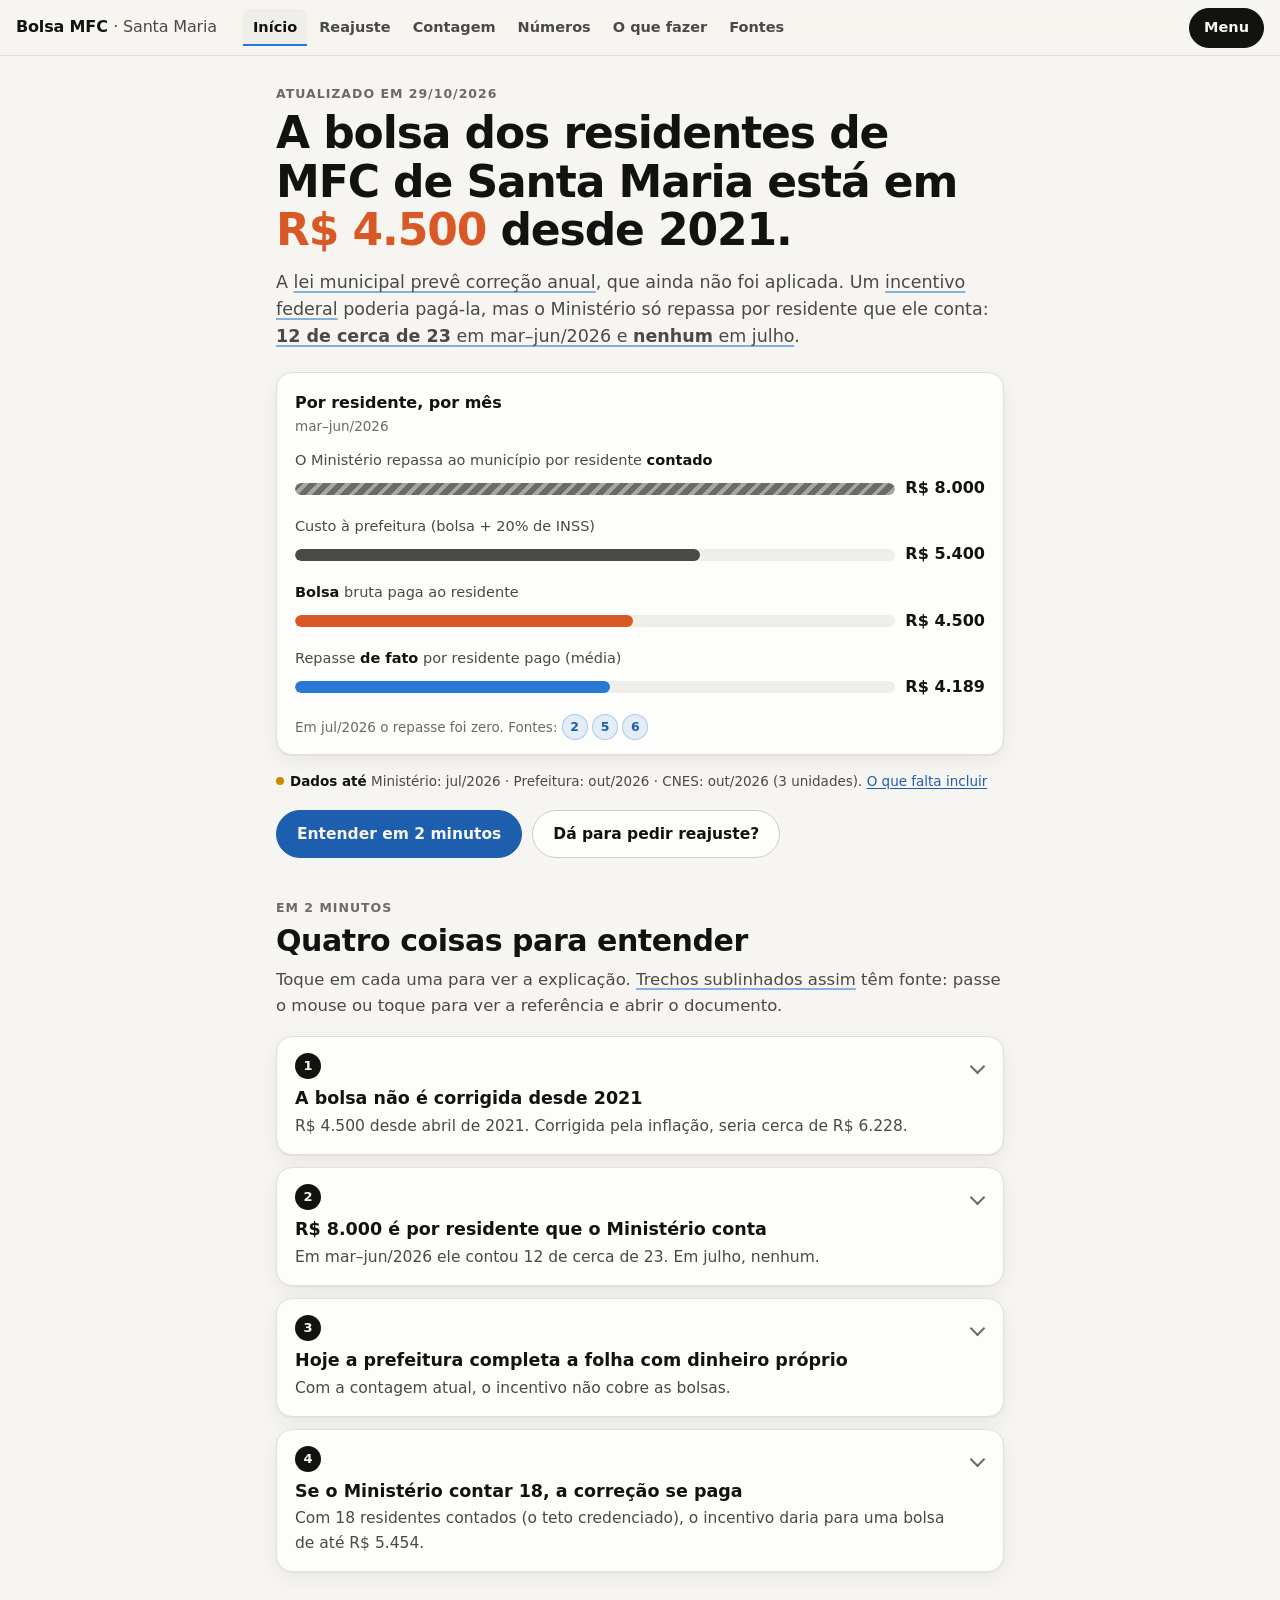
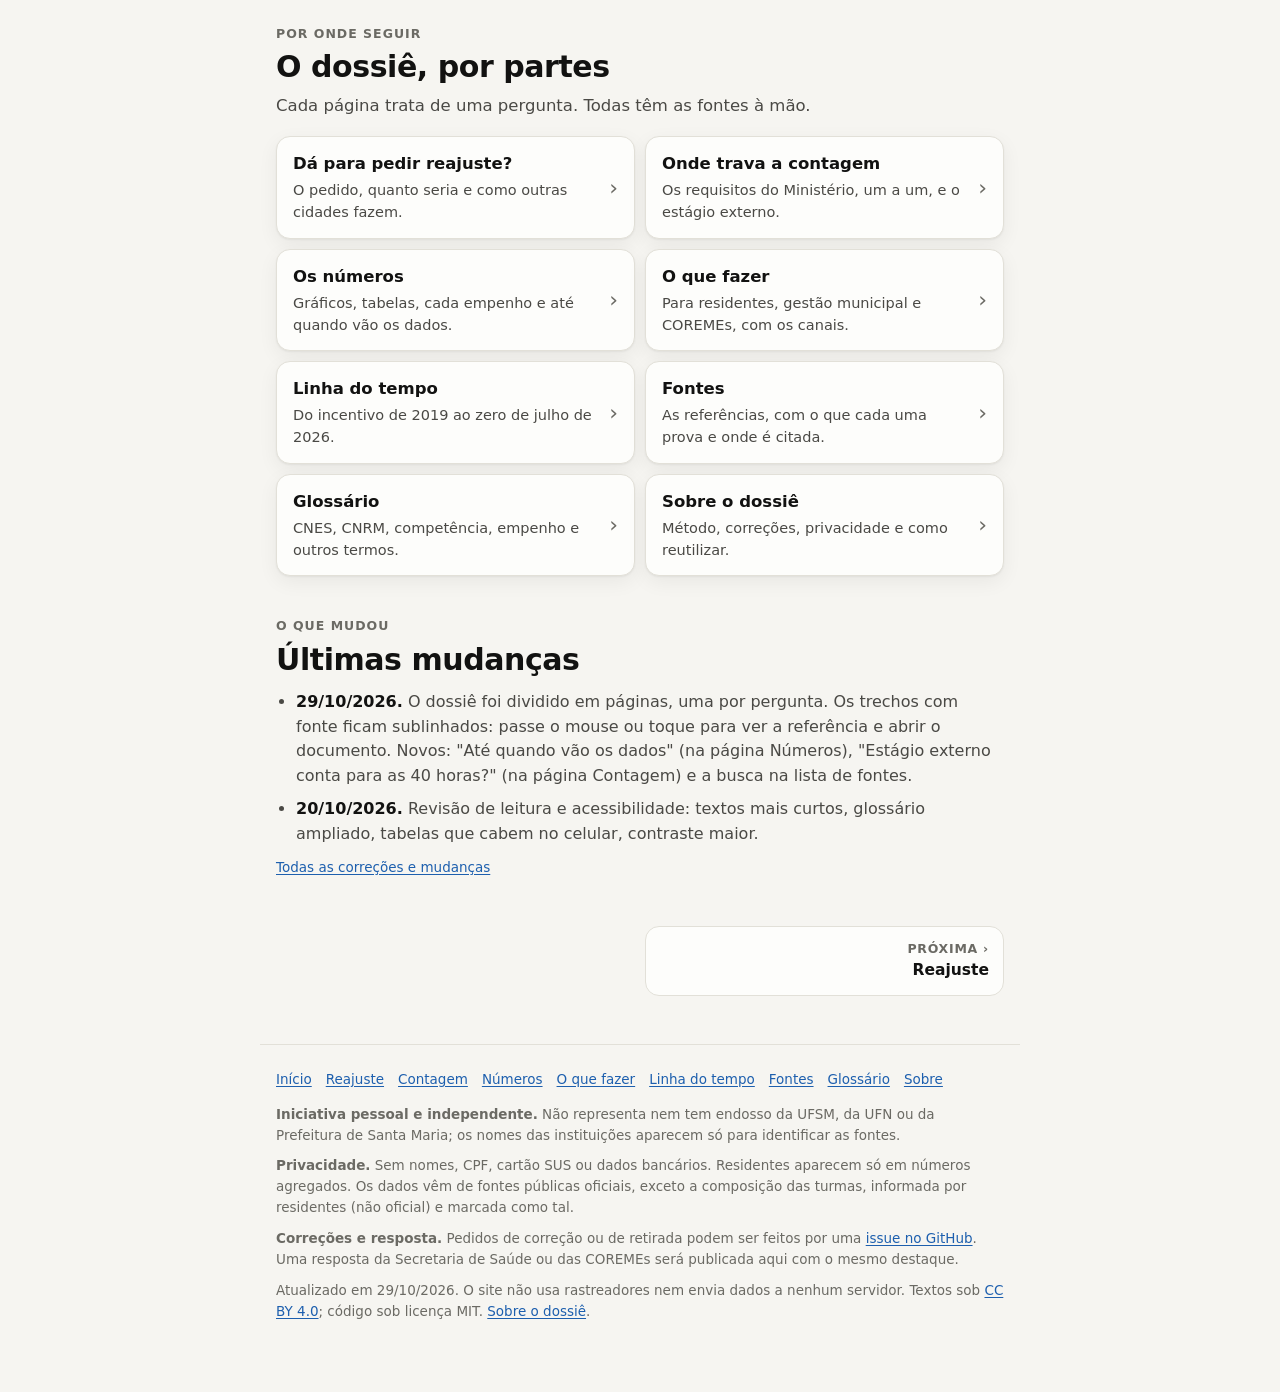
==== commit 9315ed27: "Atualiza dados de setembro e outubro de 2026 e confere fontes - Empenhos da bolsa de set/out/2026 e " ====
--- a/index.html
+++ b/index.html
@@ -51,7 +51,7 @@
       <a class="ref" href="fontes.html#ref-5" data-ref="5">5</a> <a class="ref" href="fontes.html#ref-6" data-ref="6">6</a></p>
     </figure>
 
-    <!--b:situacao-curta--><p class="dados-ate"><span>Dados até</span> Ministério: jul/2026 · Prefeitura: ago/2026 · CNES: out/2026 (3 unidades). <a href="numeros.html#situacao">O que falta incluir</a></p><!--/b:situacao-curta-->
+    <!--b:situacao-curta--><p class="dados-ate"><span>Dados até</span> Ministério: jul/2026 · Prefeitura: out/2026 · CNES: out/2026 (3 unidades). <a href="numeros.html#situacao">O que falta incluir</a></p><!--/b:situacao-curta-->
 
     <div class="acoes">
       <a class="btn primario" href="#resumo">Entender em 2 minutos</a>
@@ -71,7 +71,7 @@
       <div class="item-corpo">
         <p>A <a class="cita" href="fontes.html#ref-1" data-ref="1">Lei municipal 6.516/2020 prevê correção anual da bolsa</a>
         segundo critérios do Ministério da Saúde (art. 3º, §1º). Os <a class="cita" href="fontes.html#ref-6" data-ref="6">empenhos
-        mostram o mesmo valor, R$ 4.500 por residente, de abril de 2021 a agosto de 2026</a>.</p>
+        mostram o mesmo valor, R$ 4.500 por residente, de abril de 2021 a outubro de 2026</a>.</p>
         <p>Pela inflação oficial (<a class="cita" href="fontes.html#ref-10" data-ref="10">IPCA de jan/2021 a set/2026, alta de
         38,4%</a>), os R$ 4.500 equivaleriam hoje a cerca de <strong>R$ 6.228</strong>.</p>
         <div class="selos"><span class="selo fato">Fato</span><a class="ref" href="fontes.html#ref-1" data-ref="1">1</a><a class="ref" href="fontes.html#ref-6" data-ref="6">6</a>
@@ -97,7 +97,7 @@
       <summary><span class="item-num">3</span><span class="item-tit">Hoje a prefeitura completa a folha com dinheiro próprio</span>
         <span class="item-chave">Com a contagem atual, o incentivo não cobre as bolsas.</span></summary>
       <div class="item-corpo">
-        <p>Hoje a folha custa <a class="cita" href="fontes.html#ref-6" data-ref="6"><strong>R$ 118.800 por mês</strong>: 22
+        <p>Em agosto de 2026, a folha custava <a class="cita" href="fontes.html#ref-6" data-ref="6"><strong>R$ 118.800 por mês</strong>: 22
         bolsas de R$ 4.500 e 20% de INSS patronal</a>. Com 12 contados, como em mar–jun/2026,
         <a class="cita" href="fontes.html#ref-5" data-ref="5 7">entram R$ 96.000</a>. Em julho não entrou nada, e a bolsa foi
         paga mesmo assim.</p>
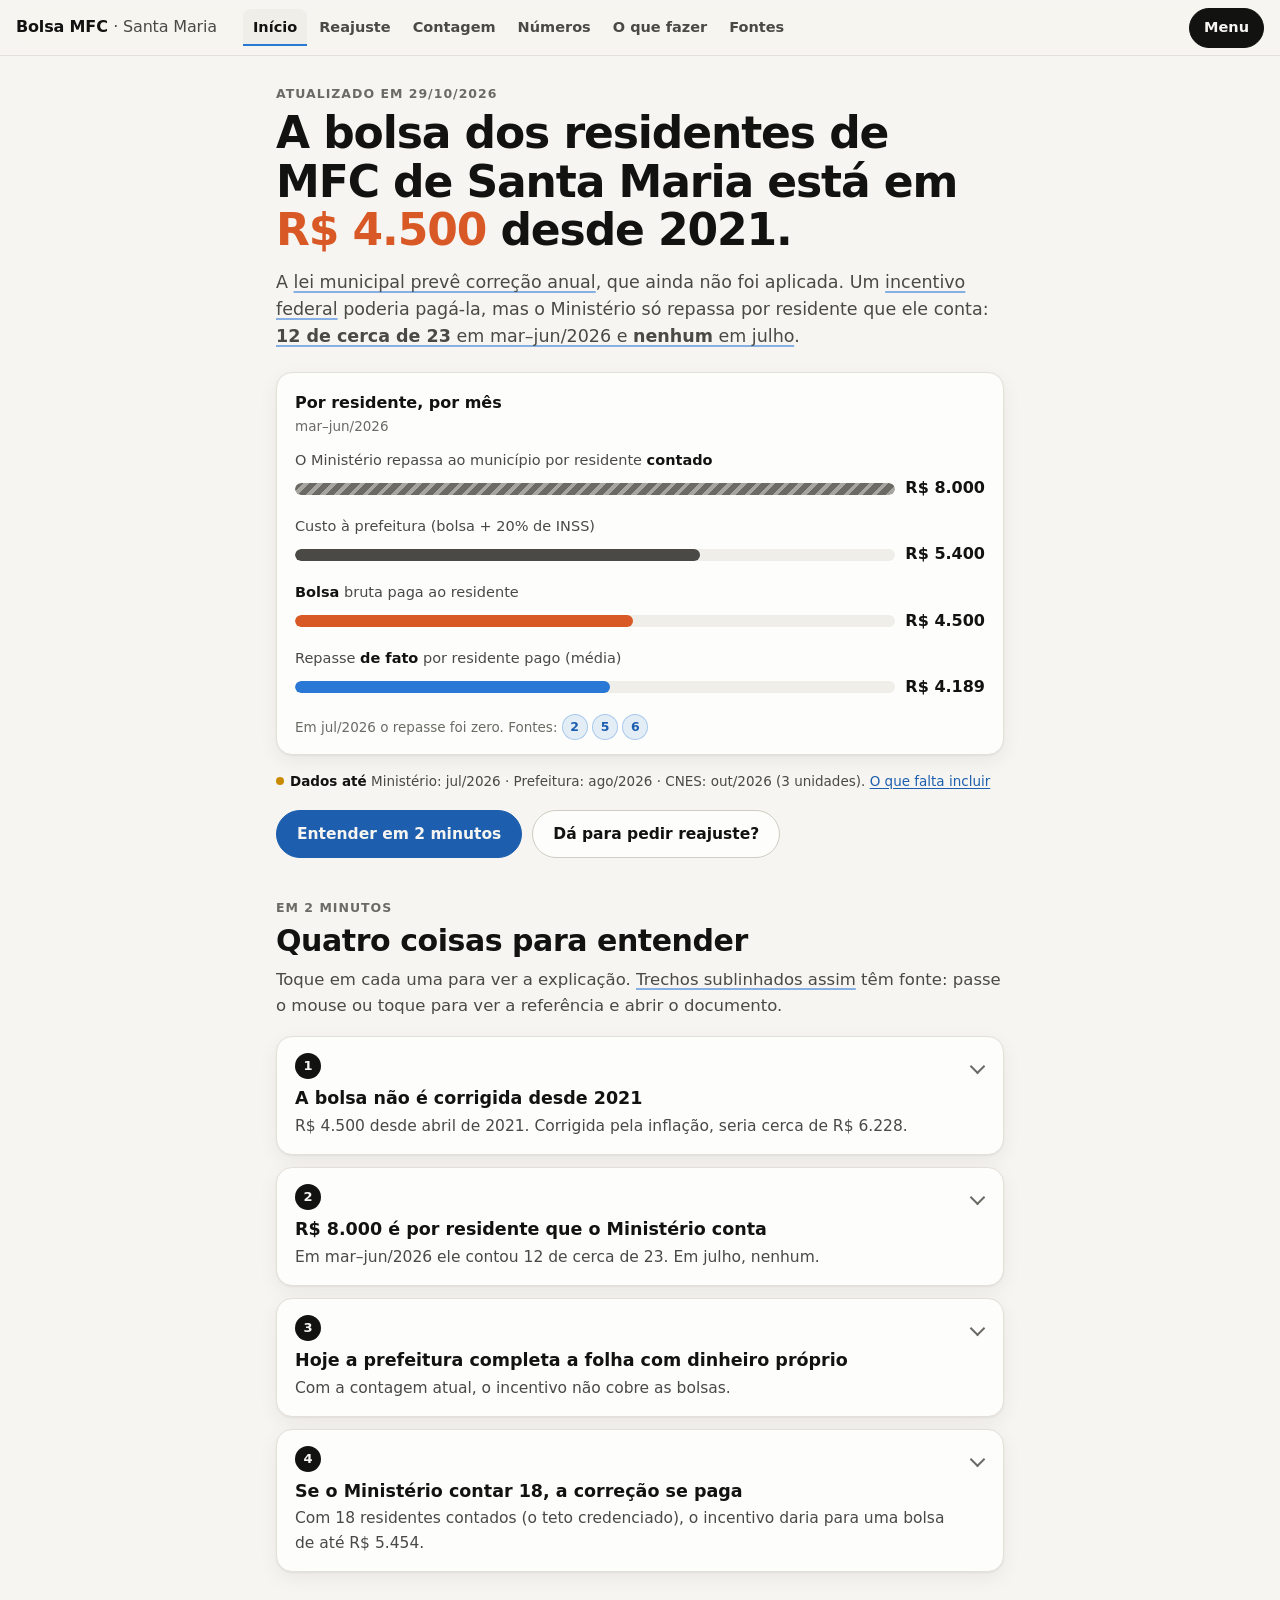
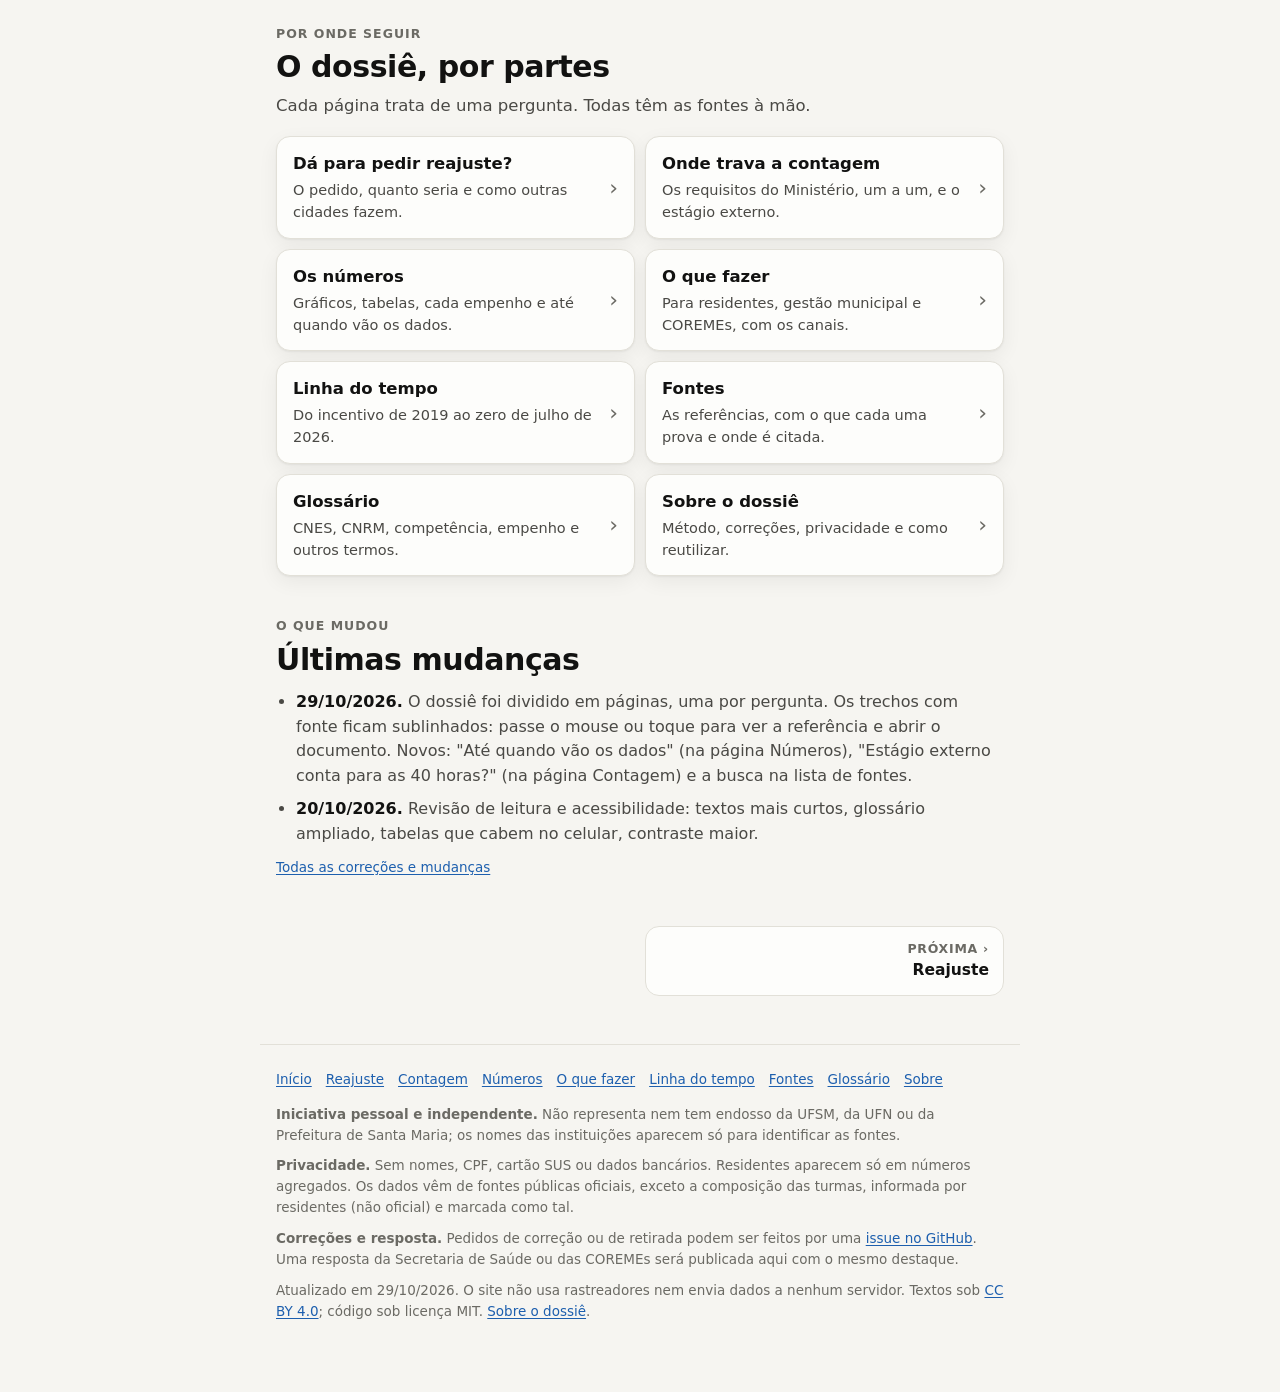
==== commit 027589ca: "Merge pull request #3 from skabite/claude/confident-maxwell-eb0eim Site em 9 páginas, com balões de " ====
--- a/index.html
+++ b/index.html
@@ -51,7 +51,7 @@
       <a class="ref" href="fontes.html#ref-5" data-ref="5">5</a> <a class="ref" href="fontes.html#ref-6" data-ref="6">6</a></p>
     </figure>
 
-    <!--b:situacao-curta--><p class="dados-ate"><span>Dados até</span> Ministério: jul/2026 · Prefeitura: out/2026 · CNES: out/2026 (3 unidades). <a href="numeros.html#situacao">O que falta incluir</a></p><!--/b:situacao-curta-->
+    <!--b:situacao-curta--><p class="dados-ate"><span>Dados até</span> Ministério: jul/2026 · Prefeitura: ago/2026 · CNES: out/2026 (3 unidades). <a href="numeros.html#situacao">O que falta incluir</a></p><!--/b:situacao-curta-->
 
     <div class="acoes">
       <a class="btn primario" href="#resumo">Entender em 2 minutos</a>
@@ -71,7 +71,7 @@
       <div class="item-corpo">
         <p>A <a class="cita" href="fontes.html#ref-1" data-ref="1">Lei municipal 6.516/2020 prevê correção anual da bolsa</a>
         segundo critérios do Ministério da Saúde (art. 3º, §1º). Os <a class="cita" href="fontes.html#ref-6" data-ref="6">empenhos
-        mostram o mesmo valor, R$ 4.500 por residente, de abril de 2021 a outubro de 2026</a>.</p>
+        mostram o mesmo valor, R$ 4.500 por residente, de abril de 2021 a agosto de 2026</a>.</p>
         <p>Pela inflação oficial (<a class="cita" href="fontes.html#ref-10" data-ref="10">IPCA de jan/2021 a set/2026, alta de
         38,4%</a>), os R$ 4.500 equivaleriam hoje a cerca de <strong>R$ 6.228</strong>.</p>
         <div class="selos"><span class="selo fato">Fato</span><a class="ref" href="fontes.html#ref-1" data-ref="1">1</a><a class="ref" href="fontes.html#ref-6" data-ref="6">6</a>
@@ -97,7 +97,7 @@
       <summary><span class="item-num">3</span><span class="item-tit">Hoje a prefeitura completa a folha com dinheiro próprio</span>
         <span class="item-chave">Com a contagem atual, o incentivo não cobre as bolsas.</span></summary>
       <div class="item-corpo">
-        <p>Em agosto de 2026, a folha custava <a class="cita" href="fontes.html#ref-6" data-ref="6"><strong>R$ 118.800 por mês</strong>: 22
+        <p>Hoje a folha custa <a class="cita" href="fontes.html#ref-6" data-ref="6"><strong>R$ 118.800 por mês</strong>: 22
         bolsas de R$ 4.500 e 20% de INSS patronal</a>. Com 12 contados, como em mar–jun/2026,
         <a class="cita" href="fontes.html#ref-5" data-ref="5 7">entram R$ 96.000</a>. Em julho não entrou nada, e a bolsa foi
         paga mesmo assim.</p>
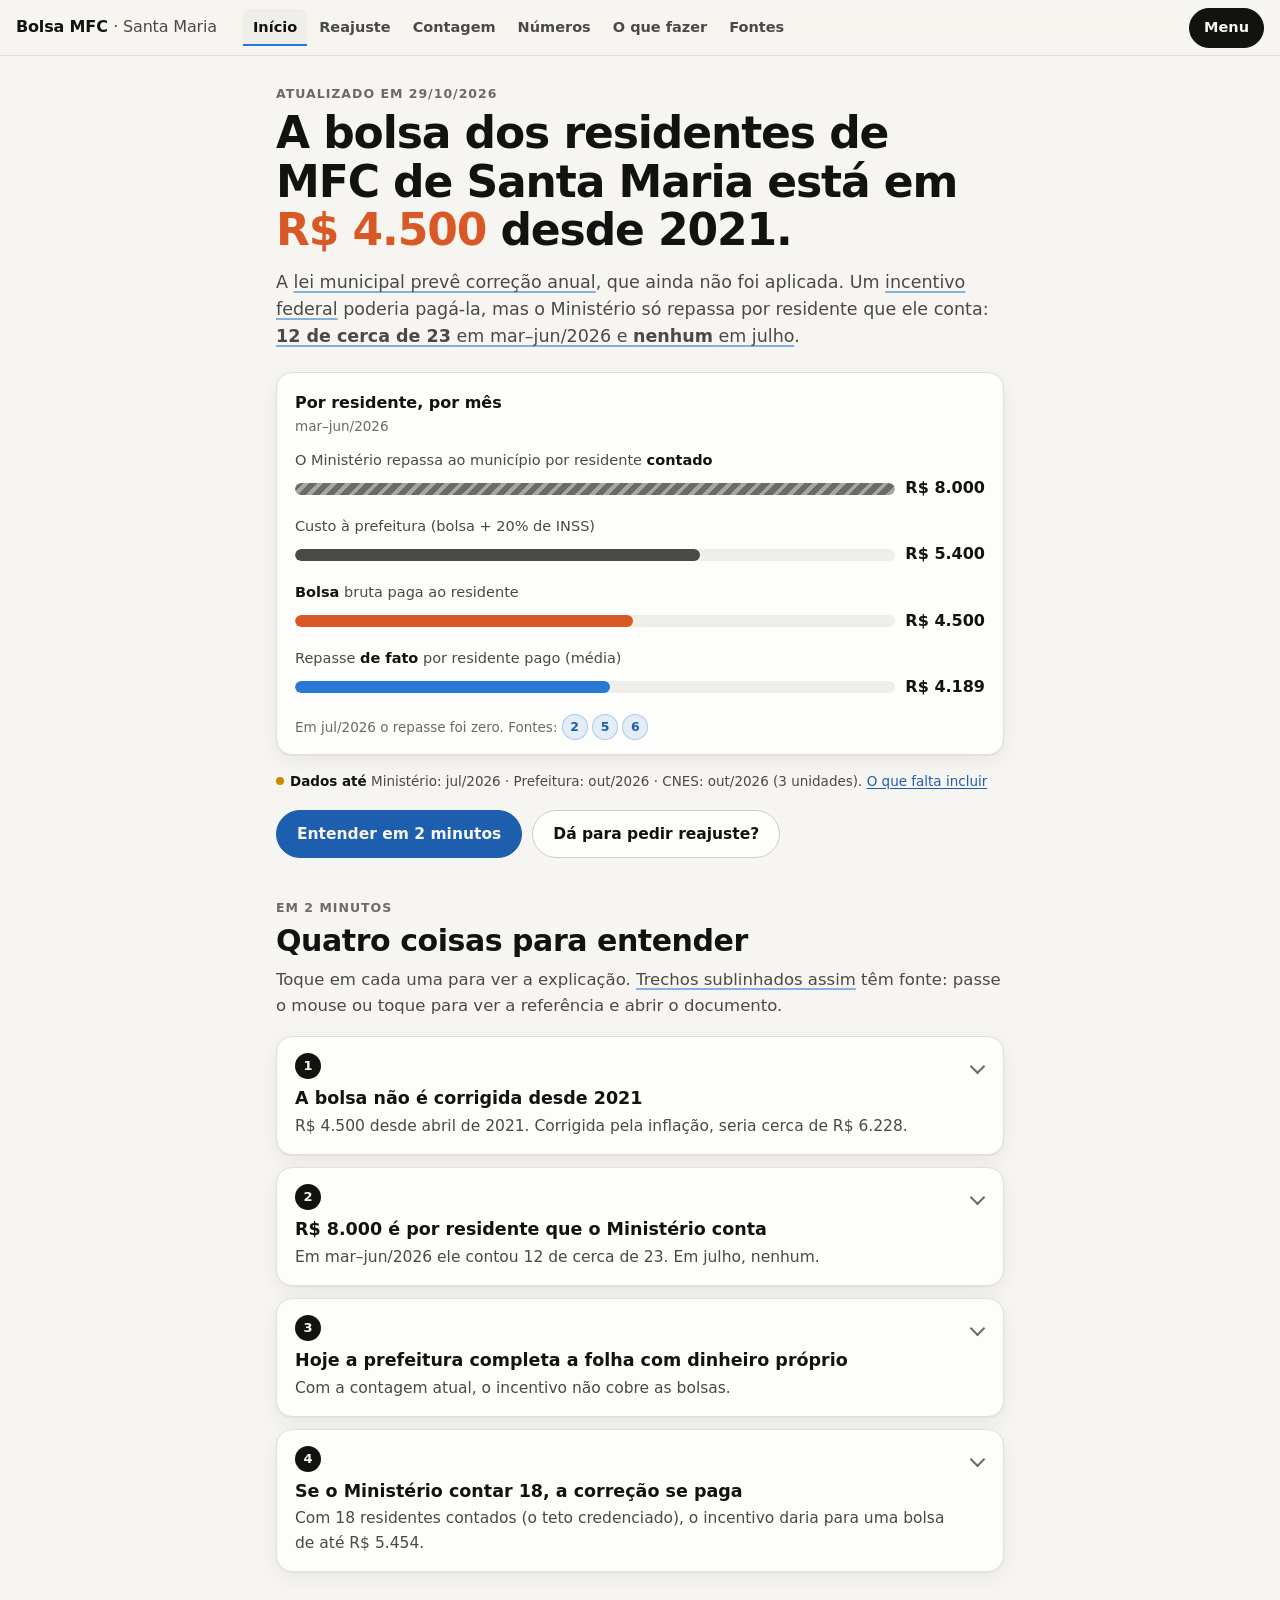
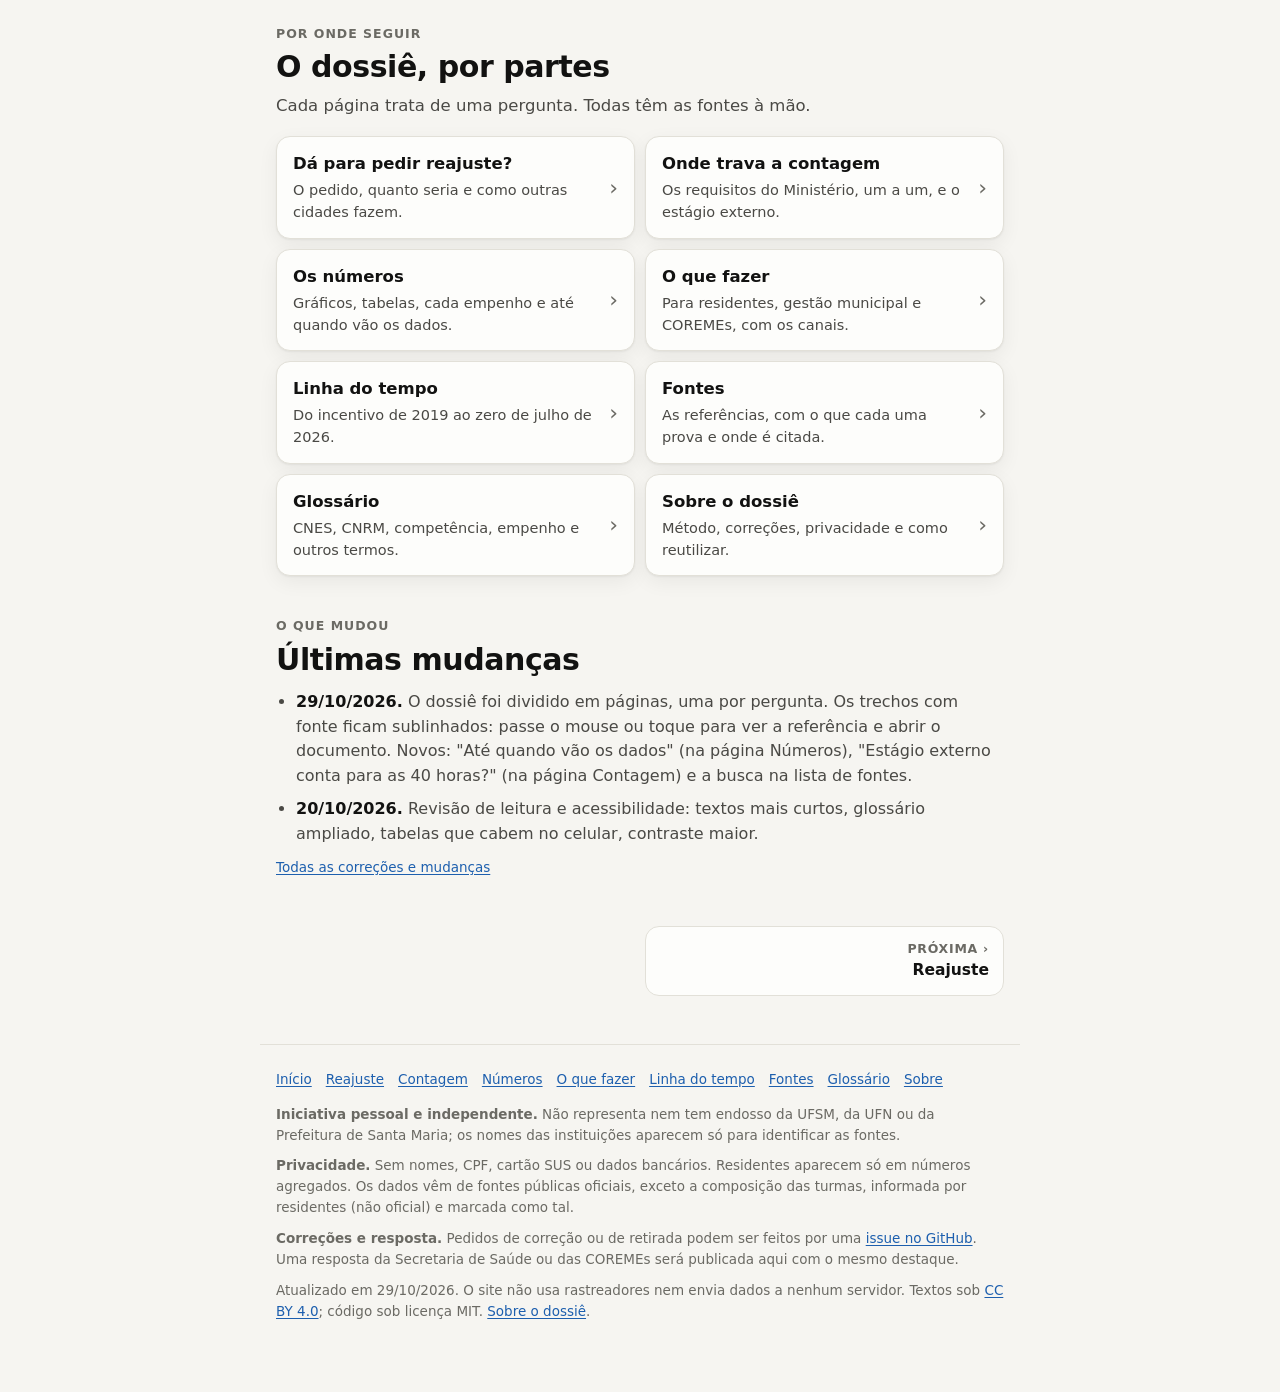
==== commit d4e3b21b: "Merge pull request #4 from skabite/dados-2026-10-29 Dados de setembro e outubro de 2026, e fontes co" ====
--- a/index.html
+++ b/index.html
@@ -51,7 +51,7 @@
       <a class="ref" href="fontes.html#ref-5" data-ref="5">5</a> <a class="ref" href="fontes.html#ref-6" data-ref="6">6</a></p>
     </figure>
 
-    <!--b:situacao-curta--><p class="dados-ate"><span>Dados até</span> Ministério: jul/2026 · Prefeitura: ago/2026 · CNES: out/2026 (3 unidades). <a href="numeros.html#situacao">O que falta incluir</a></p><!--/b:situacao-curta-->
+    <!--b:situacao-curta--><p class="dados-ate"><span>Dados até</span> Ministério: jul/2026 · Prefeitura: out/2026 · CNES: out/2026 (3 unidades). <a href="numeros.html#situacao">O que falta incluir</a></p><!--/b:situacao-curta-->
 
     <div class="acoes">
       <a class="btn primario" href="#resumo">Entender em 2 minutos</a>
@@ -71,7 +71,7 @@
       <div class="item-corpo">
         <p>A <a class="cita" href="fontes.html#ref-1" data-ref="1">Lei municipal 6.516/2020 prevê correção anual da bolsa</a>
         segundo critérios do Ministério da Saúde (art. 3º, §1º). Os <a class="cita" href="fontes.html#ref-6" data-ref="6">empenhos
-        mostram o mesmo valor, R$ 4.500 por residente, de abril de 2021 a agosto de 2026</a>.</p>
+        mostram o mesmo valor, R$ 4.500 por residente, de abril de 2021 a outubro de 2026</a>.</p>
         <p>Pela inflação oficial (<a class="cita" href="fontes.html#ref-10" data-ref="10">IPCA de jan/2021 a set/2026, alta de
         38,4%</a>), os R$ 4.500 equivaleriam hoje a cerca de <strong>R$ 6.228</strong>.</p>
         <div class="selos"><span class="selo fato">Fato</span><a class="ref" href="fontes.html#ref-1" data-ref="1">1</a><a class="ref" href="fontes.html#ref-6" data-ref="6">6</a>
@@ -97,7 +97,7 @@
       <summary><span class="item-num">3</span><span class="item-tit">Hoje a prefeitura completa a folha com dinheiro próprio</span>
         <span class="item-chave">Com a contagem atual, o incentivo não cobre as bolsas.</span></summary>
       <div class="item-corpo">
-        <p>Hoje a folha custa <a class="cita" href="fontes.html#ref-6" data-ref="6"><strong>R$ 118.800 por mês</strong>: 22
+        <p>Em agosto de 2026, a folha custava <a class="cita" href="fontes.html#ref-6" data-ref="6"><strong>R$ 118.800 por mês</strong>: 22
         bolsas de R$ 4.500 e 20% de INSS patronal</a>. Com 12 contados, como em mar–jun/2026,
         <a class="cita" href="fontes.html#ref-5" data-ref="5 7">entram R$ 96.000</a>. Em julho não entrou nada, e a bolsa foi
         paga mesmo assim.</p>
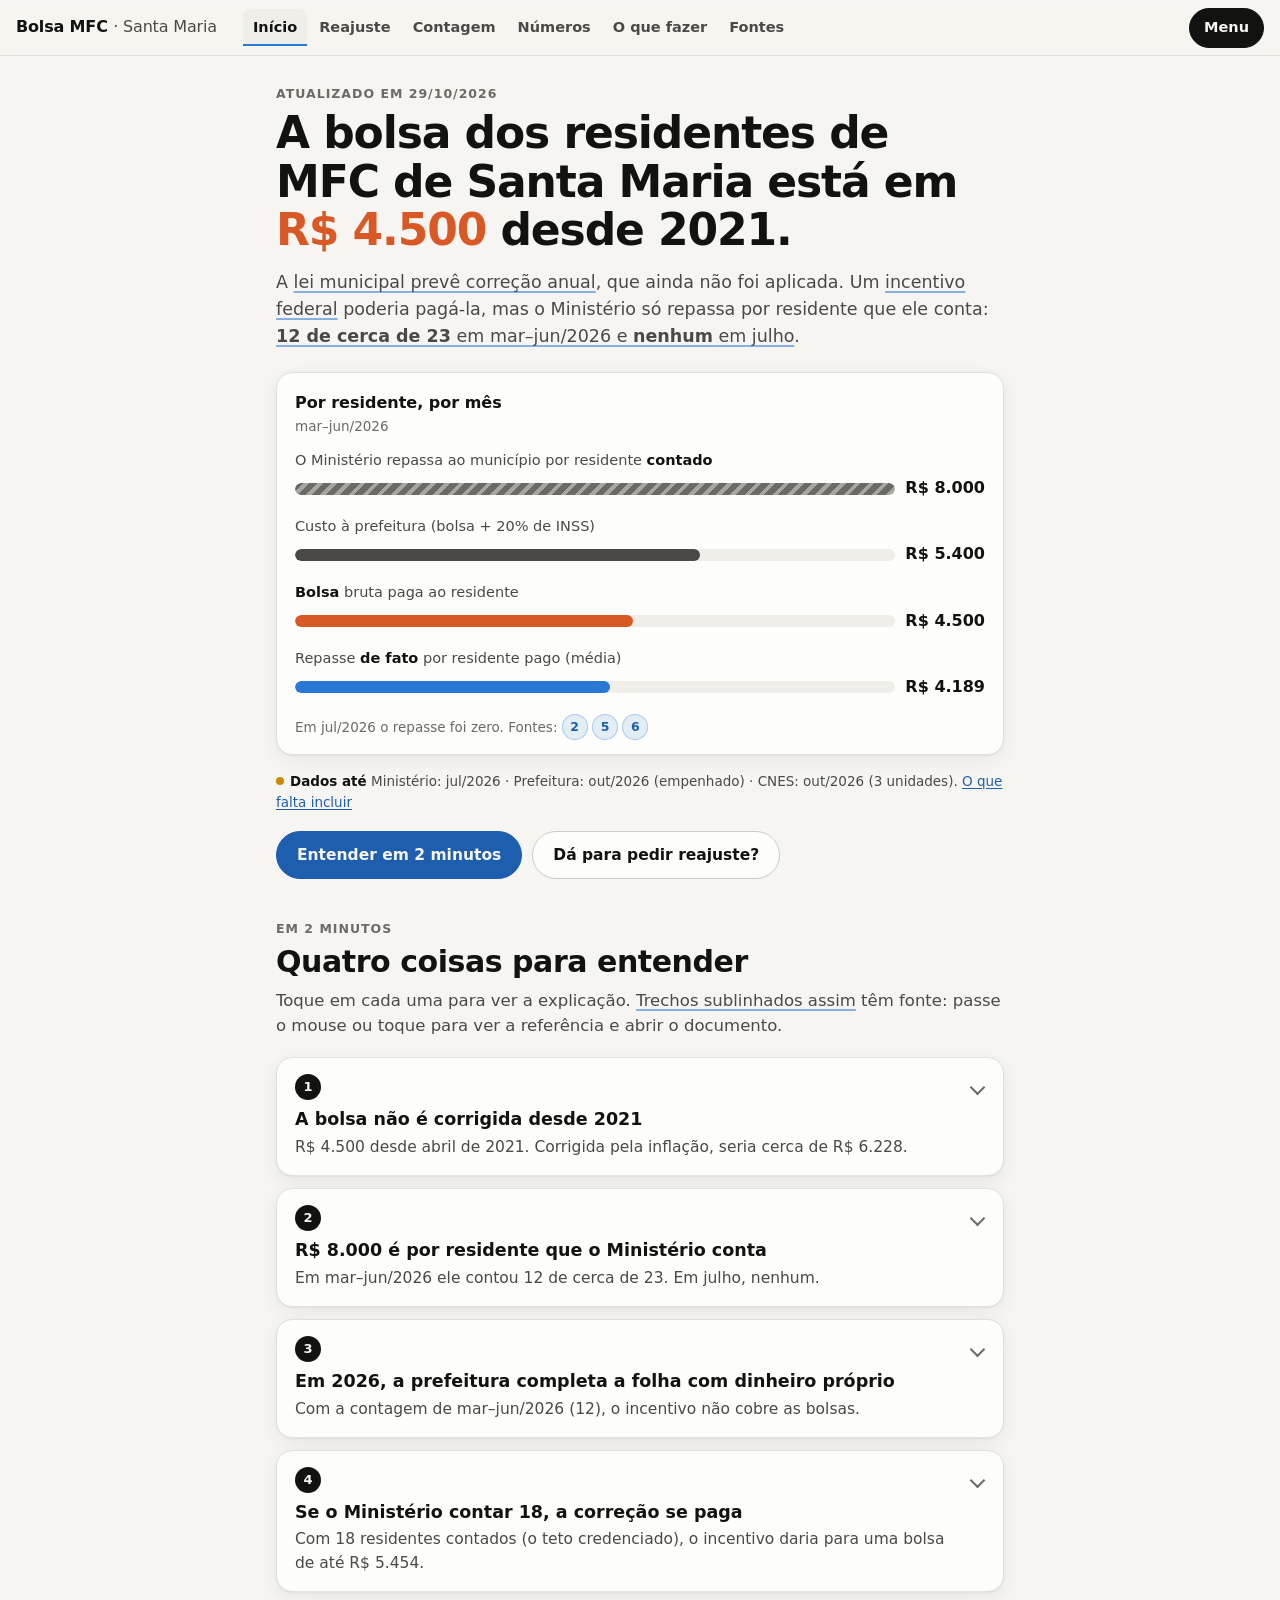
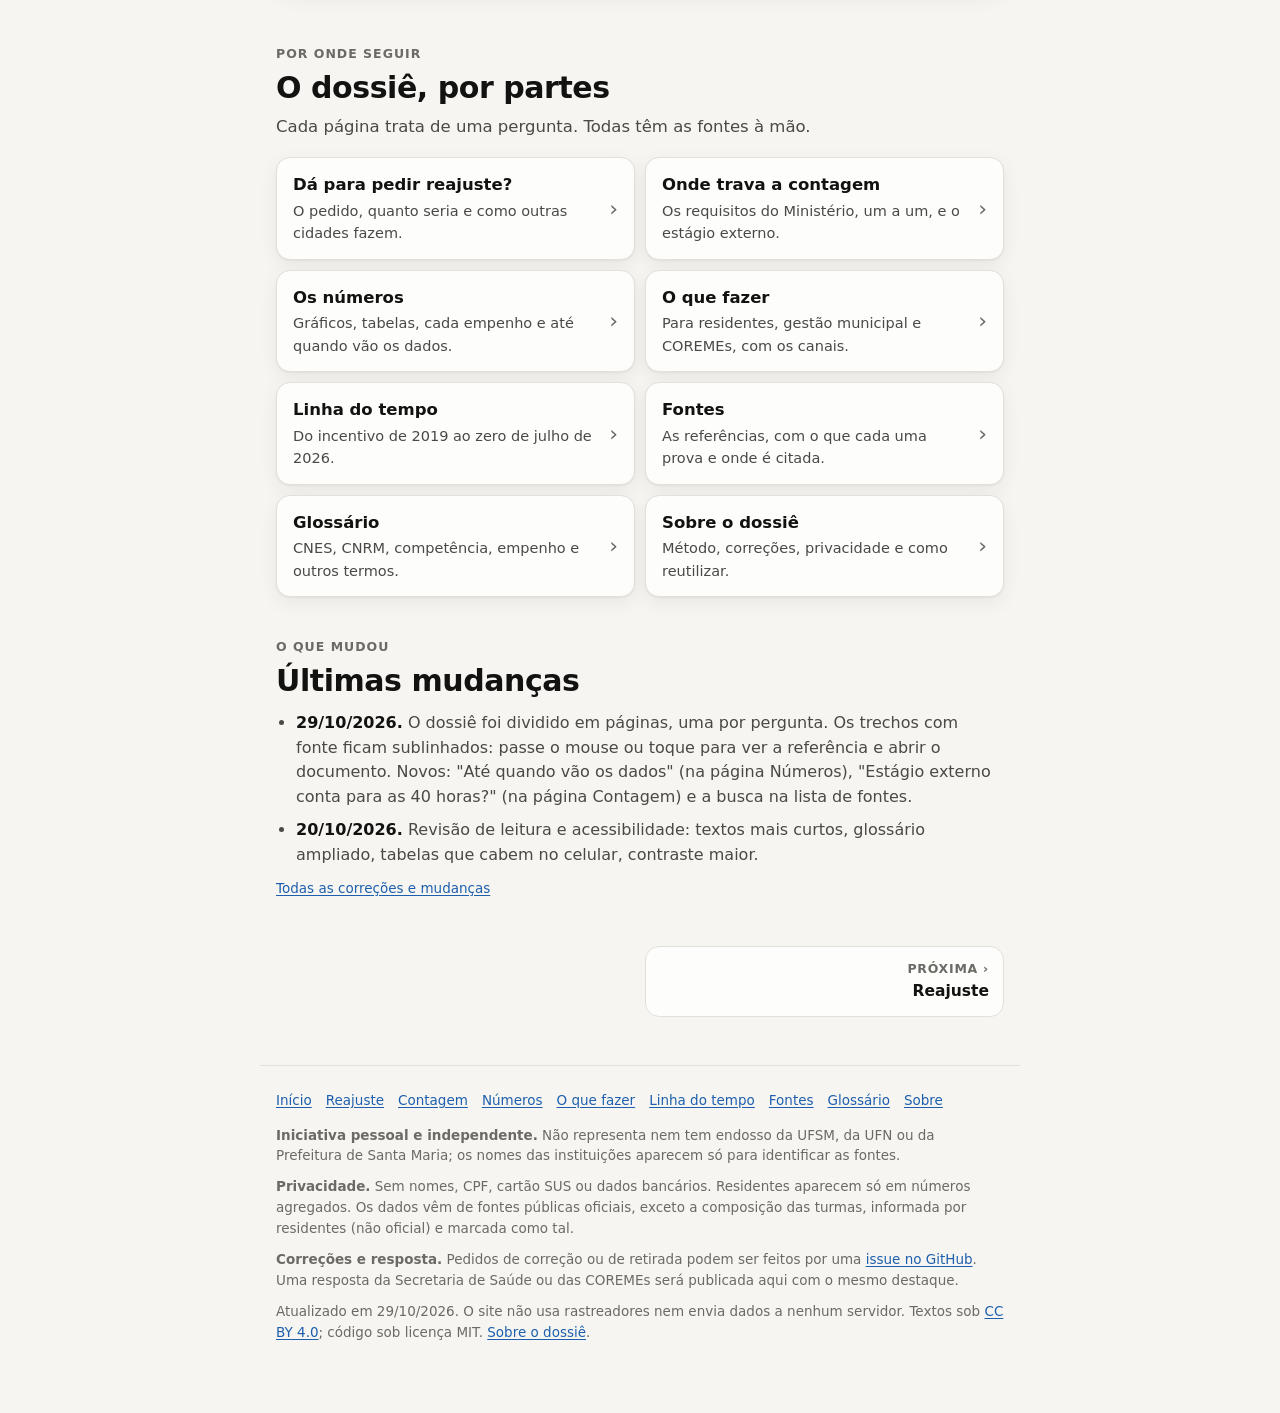
==== commit 21dc3072: "Corrige outubro (empenhado × pago) e a consistência dos 21 residentes - Outubro/2026 consta como emp" ====
--- a/index.html
+++ b/index.html
@@ -51,7 +51,7 @@
       <a class="ref" href="fontes.html#ref-5" data-ref="5">5</a> <a class="ref" href="fontes.html#ref-6" data-ref="6">6</a></p>
     </figure>
 
-    <!--b:situacao-curta--><p class="dados-ate"><span>Dados até</span> Ministério: jul/2026 · Prefeitura: out/2026 · CNES: out/2026 (3 unidades). <a href="numeros.html#situacao">O que falta incluir</a></p><!--/b:situacao-curta-->
+    <!--b:situacao-curta--><p class="dados-ate"><span>Dados até</span> Ministério: jul/2026 · Prefeitura: out/2026 (empenhado) · CNES: out/2026 (3 unidades). <a href="numeros.html#situacao">O que falta incluir</a></p><!--/b:situacao-curta-->
 
     <div class="acoes">
       <a class="btn primario" href="#resumo">Entender em 2 minutos</a>
@@ -94,8 +94,8 @@
     </details>
 
     <details class="item">
-      <summary><span class="item-num">3</span><span class="item-tit">Hoje a prefeitura completa a folha com dinheiro próprio</span>
-        <span class="item-chave">Com a contagem atual, o incentivo não cobre as bolsas.</span></summary>
+      <summary><span class="item-num">3</span><span class="item-tit">Em 2026, a prefeitura completa a folha com dinheiro próprio</span>
+        <span class="item-chave">Com a contagem de mar–jun/2026 (12), o incentivo não cobre as bolsas.</span></summary>
       <div class="item-corpo">
         <p>Em agosto de 2026, a folha custava <a class="cita" href="fontes.html#ref-6" data-ref="6"><strong>R$ 118.800 por mês</strong>: 22
         bolsas de R$ 4.500 e 20% de INSS patronal</a>. Com 12 contados, como em mar–jun/2026,
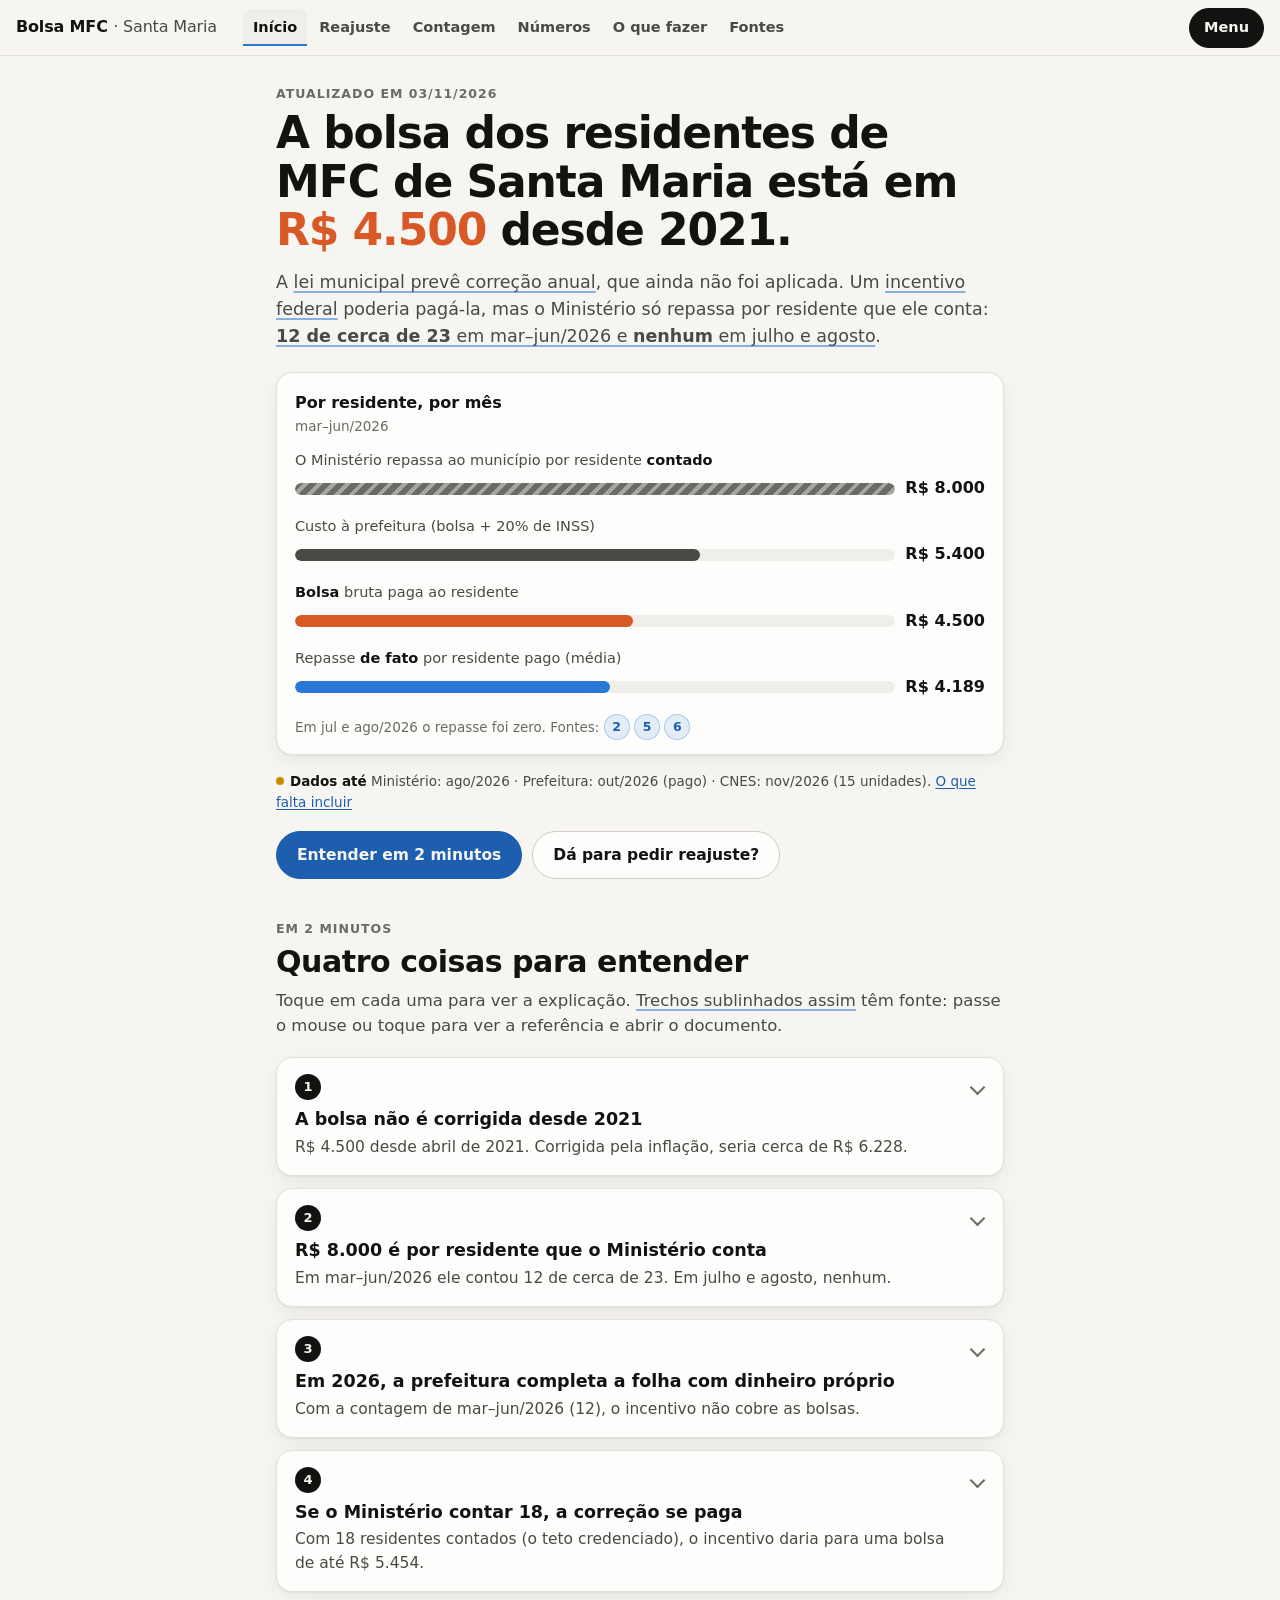
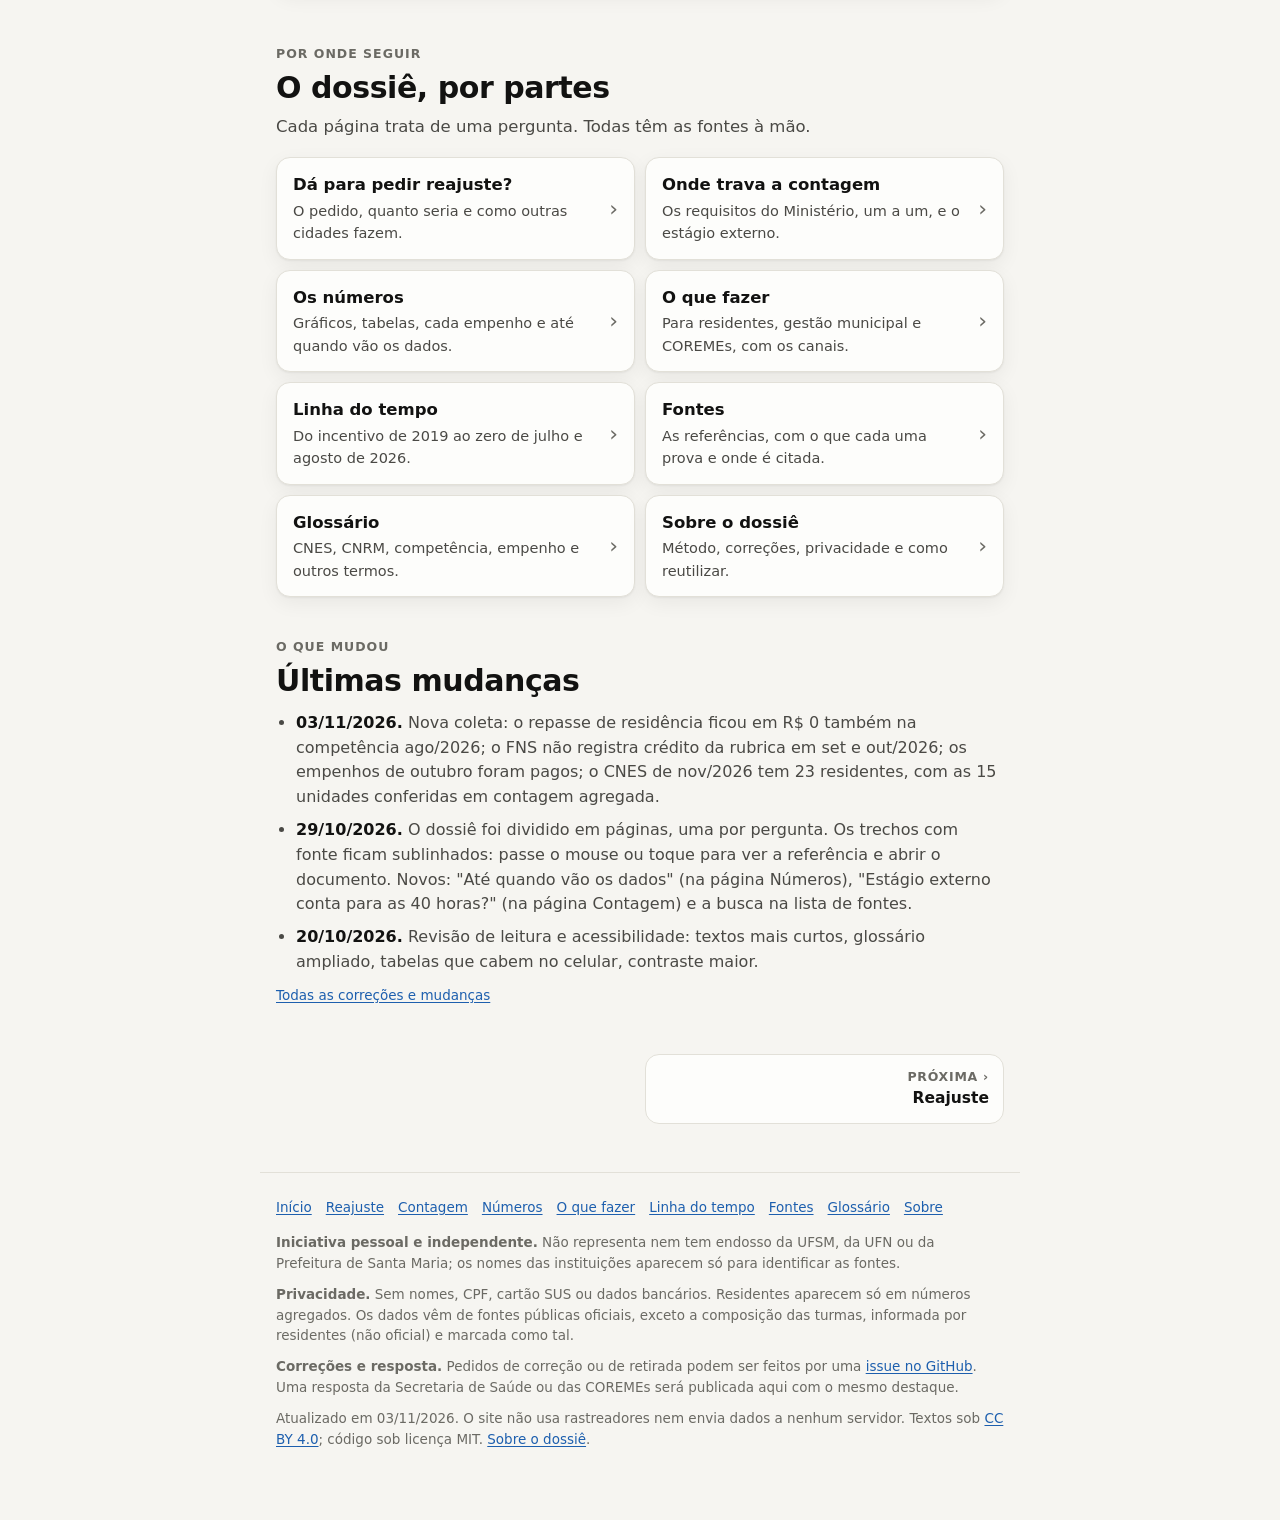
==== commit 852a4a63: "Atualiza dados de 03/11/2026: agosto zerado, FNS, outubro pago e CNES 15/15 - Ministério (relatorioa" ====
--- a/index.html
+++ b/index.html
@@ -28,12 +28,12 @@
 <main id="conteudo">
 
   <section class="hero" id="topo">
-    <p class="rotulo">Atualizado em <!--b:data-->29/10/2026<!--/b:data--></p>
+    <p class="rotulo">Atualizado em <!--b:data-->03/11/2026<!--/b:data--></p>
     <h1>A bolsa dos residentes de MFC de Santa Maria está em <em>R$ 4.500</em> desde 2021.</h1>
     <p class="lead">A <a class="cita" href="fontes.html#ref-1" data-ref="1">lei municipal prevê correção anual</a>, que
     ainda não foi aplicada. Um <a class="cita" href="fontes.html#ref-2" data-ref="2">incentivo federal</a> poderia pagá-la,
     mas o Ministério só repassa por residente que ele conta: <a class="cita" href="fontes.html#ref-5" data-ref="5 6"><strong>12
-    de cerca de 23</strong> em mar–jun/2026 e <strong>nenhum</strong> em julho</a>.</p>
+    de cerca de 23</strong> em mar–jun/2026 e <strong>nenhum</strong> em julho e agosto</a>.</p>
 
     <figure class="porres" aria-labelledby="porres-tit">
       <figcaption id="porres-tit">Por residente, por mês <span>mar–jun/2026</span></figcaption>
@@ -47,11 +47,11 @@
         <li><span class="pr-rot">Repasse <b>de fato</b> por residente pago (média)</span>
           <span class="pr-linha"><span class="pr-bar"><i class="b-media" style="--w:52.4%"></i></span><span class="pr-val">R$ 4.189</span></span></li>
       </ul>
-      <p class="rodape">Em jul/2026 o repasse foi zero. Fontes: <a class="ref" href="fontes.html#ref-2" data-ref="2">2</a>
+      <p class="rodape">Em jul e ago/2026 o repasse foi zero. Fontes: <a class="ref" href="fontes.html#ref-2" data-ref="2">2</a>
       <a class="ref" href="fontes.html#ref-5" data-ref="5">5</a> <a class="ref" href="fontes.html#ref-6" data-ref="6">6</a></p>
     </figure>
 
-    <!--b:situacao-curta--><p class="dados-ate"><span>Dados até</span> Ministério: jul/2026 · Prefeitura: out/2026 (empenhado) · CNES: out/2026 (3 unidades). <a href="numeros.html#situacao">O que falta incluir</a></p><!--/b:situacao-curta-->
+    <!--b:situacao-curta--><p class="dados-ate"><span>Dados até</span> Ministério: ago/2026 · Prefeitura: out/2026 (pago) · CNES: nov/2026 (15 unidades). <a href="numeros.html#situacao">O que falta incluir</a></p><!--/b:situacao-curta-->
 
     <div class="acoes">
       <a class="btn primario" href="#resumo">Entender em 2 minutos</a>
@@ -81,7 +81,7 @@
 
     <details class="item">
       <summary><span class="item-num">2</span><span class="item-tit">R$ 8.000 é por residente que o Ministério conta</span>
-        <span class="item-chave">Em mar–jun/2026 ele contou 12 de cerca de 23. Em julho, nenhum.</span></summary>
+        <span class="item-chave">Em mar–jun/2026 ele contou 12 de cerca de 23. Em julho e agosto, nenhum.</span></summary>
       <div class="item-corpo">
         <p>Desde fevereiro de 2026 o Ministério <a class="cita" href="fontes.html#ref-2" data-ref="2">repassa ao município
         R$ 8.000 por mês por residente de medicina</a> que passa na checagem daquele mês (antes eram R$ 4.500). O dinheiro vai
@@ -99,10 +99,12 @@
       <div class="item-corpo">
         <p>Em agosto de 2026, a folha custava <a class="cita" href="fontes.html#ref-6" data-ref="6"><strong>R$ 118.800 por mês</strong>: 22
         bolsas de R$ 4.500 e 20% de INSS patronal</a>. Com 12 contados, como em mar–jun/2026,
-        <a class="cita" href="fontes.html#ref-5" data-ref="5 7">entram R$ 96.000</a>. Em julho não entrou nada, e a bolsa foi
-        paga mesmo assim.</p>
-        <p>De novembro de 2024 a julho de 2026 <a class="cita" href="fontes.html#ref-5" data-ref="5">entraram R$ 1.406.500 de
-        incentivo</a>, e a prefeitura <a class="cita" href="fontes.html#ref-6" data-ref="6">pagou R$ 1.843.050 em bolsas</a>.</p>
+        <a class="cita" href="fontes.html#ref-5" data-ref="5 7">entram R$ 96.000</a>. Em julho e agosto não entrou nada, e a
+        bolsa foi paga mesmo assim. A <a class="cita" href="fontes.html#ref-1" data-ref="1">lei municipal condiciona a bolsa à
+        existência do repasse federal</a> (art. 3º, §2º): com o incentivo de residência zerado desde julho, isso é um risco
+        concreto para a continuidade do pagamento.</p>
+        <p>De novembro de 2024 a agosto de 2026 <a class="cita" href="fontes.html#ref-5" data-ref="5">entraram R$ 1.406.500 de
+        incentivo</a>, e a prefeitura <a class="cita" href="fontes.html#ref-6" data-ref="6">pagou R$ 1.942.050 em bolsas</a>.</p>
         <div class="selos"><span class="selo fato">Fato</span><a class="ref" href="fontes.html#ref-5" data-ref="5">5</a><a class="ref" href="fontes.html#ref-6" data-ref="6">6</a><a class="ref" href="fontes.html#ref-7" data-ref="7">7</a></div>
       </div>
     </details>
@@ -115,7 +117,7 @@
         conta traz R$ 8.000. Com <a class="cita" href="fontes.html#ref-5" data-ref="5">18 contados (o teto de vagas
         credenciadas)</a> entrariam R$ 144.000 por mês: o bastante para pagar R$ 5.454 aos 22 residentes, com INSS, sem
         dinheiro próprio.</p>
-        <p>Se o Ministério tivesse contado 18 de março a julho de 2026, teriam entrado cerca de <strong>R$ 336 mil</strong>
+        <p>Se o Ministério tivesse contado 18 de março a agosto de 2026, teriam entrado cerca de <strong>R$ 480 mil</strong>
         a mais. Isso paga mais de um ano da correção para R$ 5.454, que custa R$ 25.200 a mais por mês (R$ 302 mil por ano).</p>
         <p>A contagem depende de três frentes: o cadastro no <a class="termo" href="glossario.html#t-cnes" data-termo="cnes">CNES</a>,
         que é da gestão municipal (<a class="cita" href="fontes.html#ref-2" data-ref="2">art. 172-F, §5º</a>); a situação dos
@@ -132,13 +134,16 @@
     <p class="rotulo">Por onde seguir</p>
     <h2>O dossiê, por partes</h2>
     <p class="lead">Cada página trata de uma pergunta. Todas têm as fontes à mão.</p>
-    <!--b:cartoes--><ul class="cartoes"><li><a href="reajuste.html"><b>Dá para pedir reajuste?</b><span>O pedido, quanto seria e como outras cidades fazem.</span></a></li><li><a href="contagem.html"><b>Onde trava a contagem</b><span>Os requisitos do Ministério, um a um, e o estágio externo.</span></a></li><li><a href="numeros.html"><b>Os números</b><span>Gráficos, tabelas, cada empenho e até quando vão os dados.</span></a></li><li><a href="fazer.html"><b>O que fazer</b><span>Para residentes, gestão municipal e COREMEs, com os canais.</span></a></li><li><a href="linha-do-tempo.html"><b>Linha do tempo</b><span>Do incentivo de 2019 ao zero de julho de 2026.</span></a></li><li><a href="fontes.html"><b>Fontes</b><span>As referências, com o que cada uma prova e onde é citada.</span></a></li><li><a href="glossario.html"><b>Glossário</b><span>CNES, CNRM, competência, empenho e outros termos.</span></a></li><li><a href="sobre.html"><b>Sobre o dossiê</b><span>Método, correções, privacidade e como reutilizar.</span></a></li></ul><!--/b:cartoes-->
+    <!--b:cartoes--><ul class="cartoes"><li><a href="reajuste.html"><b>Dá para pedir reajuste?</b><span>O pedido, quanto seria e como outras cidades fazem.</span></a></li><li><a href="contagem.html"><b>Onde trava a contagem</b><span>Os requisitos do Ministério, um a um, e o estágio externo.</span></a></li><li><a href="numeros.html"><b>Os números</b><span>Gráficos, tabelas, cada empenho e até quando vão os dados.</span></a></li><li><a href="fazer.html"><b>O que fazer</b><span>Para residentes, gestão municipal e COREMEs, com os canais.</span></a></li><li><a href="linha-do-tempo.html"><b>Linha do tempo</b><span>Do incentivo de 2019 ao zero de julho e agosto de 2026.</span></a></li><li><a href="fontes.html"><b>Fontes</b><span>As referências, com o que cada uma prova e onde é citada.</span></a></li><li><a href="glossario.html"><b>Glossário</b><span>CNES, CNRM, competência, empenho e outros termos.</span></a></li><li><a href="sobre.html"><b>Sobre o dossiê</b><span>Método, correções, privacidade e como reutilizar.</span></a></li></ul><!--/b:cartoes-->
   </section>
 
   <section id="novidades">
     <p class="rotulo">O que mudou</p>
     <h2>Últimas mudanças</h2>
     <ul class="mudancas">
+      <li><b>03/11/2026.</b> Nova coleta: o repasse de residência ficou em R$ 0 também na competência ago/2026; o FNS não
+      registra crédito da rubrica em set e out/2026; os empenhos de outubro foram pagos; o CNES de nov/2026 tem 23 residentes,
+      com as 15 unidades conferidas em contagem agregada.</li>
       <li><b>29/10/2026.</b> O dossiê foi dividido em páginas, uma por pergunta. Os trechos com fonte ficam sublinhados:
       passe o mouse ou toque para ver a referência e abrir o documento. Novos: "Até quando vão os dados" (na página
       Números), "Estágio externo conta para as 40 horas?" (na página Contagem) e a busca na lista de fontes.</li>
@@ -161,7 +166,7 @@
   <p><strong>Correções e resposta.</strong> Pedidos de correção ou de retirada podem ser feitos por uma
   <a href="https://github.com/skabite/bolsa-residentes-santa-maria/issues" target="_blank" rel="noopener">issue no GitHub</a>. Uma resposta da Secretaria de Saúde ou das
   COREMEs será publicada aqui com o mesmo destaque.</p>
-  <p>Atualizado em 29/10/2026. O site não usa rastreadores nem envia dados a nenhum servidor. Textos sob
+  <p>Atualizado em 03/11/2026. O site não usa rastreadores nem envia dados a nenhum servidor. Textos sob
   <a href="https://creativecommons.org/licenses/by/4.0/deed.pt-br" target="_blank" rel="noopener">CC BY 4.0</a>; código sob
   licença MIT. <a href="sobre.html">Sobre o dossiê</a>.</p>
 </footer>
@@ -175,7 +180,7 @@
       <li><a href="contagem.html"><span><b>Onde trava a contagem</b><small>Os requisitos do Ministério, um a um, e o estágio externo.</small></span></a></li>
       <li><a href="numeros.html"><span><b>Os números</b><small>Gráficos, tabelas, cada empenho e até quando vão os dados.</small></span></a></li>
       <li><a href="fazer.html"><span><b>O que fazer</b><small>Para residentes, gestão municipal e COREMEs, com os canais.</small></span></a></li>
-      <li><a href="linha-do-tempo.html"><span><b>Linha do tempo</b><small>Do incentivo de 2019 ao zero de julho de 2026.</small></span></a></li>
+      <li><a href="linha-do-tempo.html"><span><b>Linha do tempo</b><small>Do incentivo de 2019 ao zero de julho e agosto de 2026.</small></span></a></li>
       <li><a href="fontes.html"><span><b>Fontes</b><small>As referências, com o que cada uma prova e onde é citada.</small></span></a></li>
       <li><a href="glossario.html"><span><b>Glossário</b><small>CNES, CNRM, competência, empenho e outros termos.</small></span></a></li>
       <li><a href="sobre.html"><span><b>Sobre o dossiê</b><small>Método, correções, privacidade e como reutilizar.</small></span></a></li>
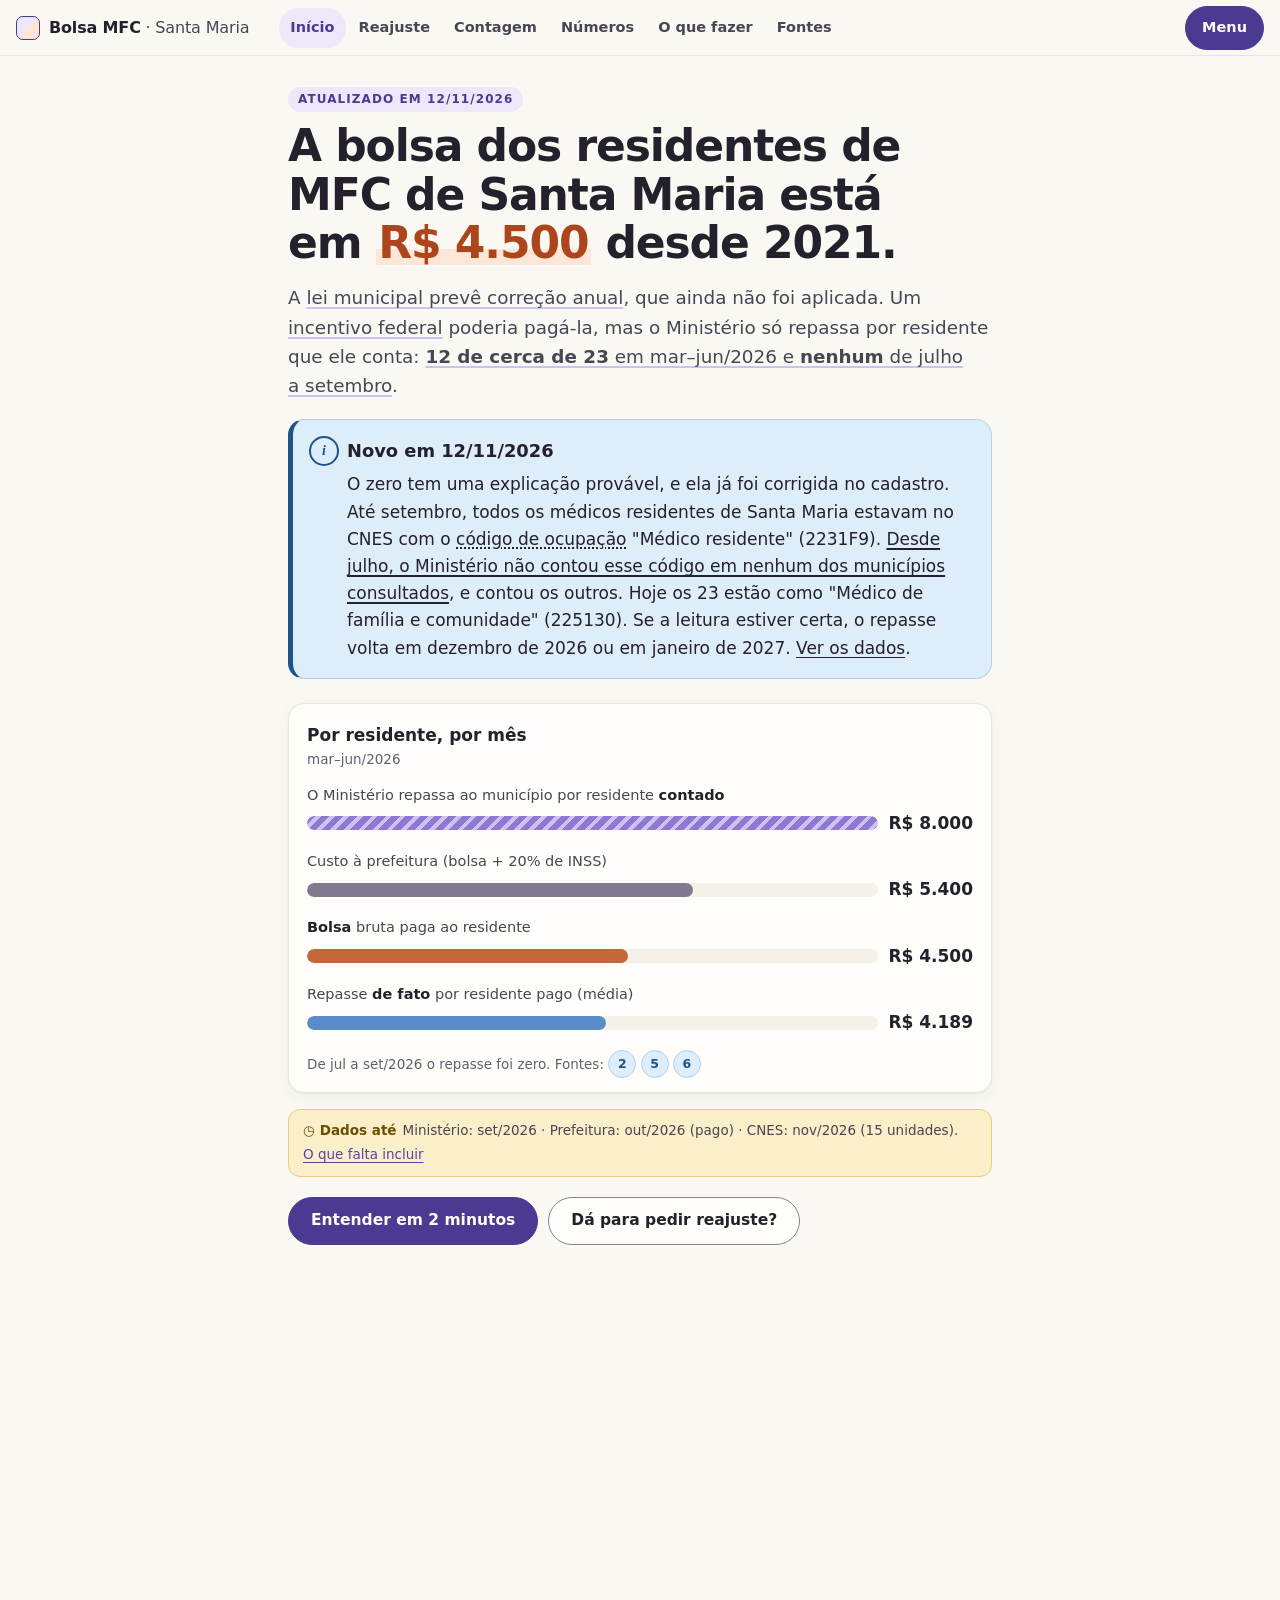
==== commit 17c68d33: "Coleta de 12/11/2026, achado do CBO e visual novo em tons pastéis Dados - Competência set/2026 publi" ====
--- a/index.html
+++ b/index.html
@@ -7,9 +7,17 @@
 <meta name="description" content="Dossiê público sobre a bolsa dos médicos residentes de Medicina de Família e Comunidade de Santa Maria/RS e o incentivo federal de residência. Cada número tem fonte e selo: fato, estimativa ou em aberto.">
 <!--b:cabeca-->
 <meta name="color-scheme" content="light dark">
-<link rel="icon" href="data:image/svg+xml,<svg xmlns='http://www.w3.org/2000/svg' viewBox='0 0 32 32'><rect width='32' height='32' rx='8' fill='%231d5fae'/><path d='M8 23V9h4l4 7 4-7h4v14' fill='none' stroke='white' stroke-width='3' stroke-linejoin='round'/></svg>">
+<meta name="theme-color" content="#fbf8f3" media="(prefers-color-scheme: light)">
+<meta name="theme-color" content="#16141b" media="(prefers-color-scheme: dark)">
+<meta property="og:type" content="website">
+<meta property="og:locale" content="pt_BR">
+<meta property="og:title" content="Bolsa dos residentes de MFC — Santa Maria/RS">
+<meta property="og:description" content="Dossiê público sobre a bolsa dos médicos residentes de Medicina de Família e Comunidade de Santa Maria/RS e o incentivo federal de residência. Cada número tem fonte e selo: fato, estimativa ou em aberto.">
+<link rel="icon" href="data:image/svg+xml,<svg xmlns='http://www.w3.org/2000/svg' viewBox='0 0 32 32'><rect x='1' y='1' width='30' height='30' rx='8' fill='%23ede7fa' stroke='%234b3a91' stroke-width='2'/><path d='M2 30 30 2v21a7 7 0 0 1-7 7z' fill='%23fde6d7'/><path d='M8 23V9h4l4 7 4-7h4v14' fill='none' stroke='%234b3a91' stroke-width='3' stroke-linejoin='round'/></svg>">
 <link rel="stylesheet" href="assets/dossie.css">
 <script>(function (d) { d.classList.add("js"); try { var t = localStorage.getItem("dossie-tema"); if (t === "light" || t === "dark") d.setAttribute("data-theme", t); } catch (e) {} })(document.documentElement);</script>
+<script src="assets/fontes.js" defer></script>
+<script src="assets/dossie.js" defer></script>
 <!--/b:cabeca-->
 </head>
 <body data-pagina="index.html">
@@ -28,12 +36,22 @@
 <main id="conteudo">
 
   <section class="hero" id="topo">
-    <p class="rotulo">Atualizado em <!--b:data-->03/11/2026<!--/b:data--></p>
+    <p class="rotulo">Atualizado em <!--b:data-->12/11/2026<!--/b:data--></p>
     <h1>A bolsa dos residentes de MFC de Santa Maria está em <em>R$ 4.500</em> desde 2021.</h1>
     <p class="lead">A <a class="cita" href="fontes.html#ref-1" data-ref="1">lei municipal prevê correção anual</a>, que
     ainda não foi aplicada. Um <a class="cita" href="fontes.html#ref-2" data-ref="2">incentivo federal</a> poderia pagá-la,
     mas o Ministério só repassa por residente que ele conta: <a class="cita" href="fontes.html#ref-5" data-ref="5 6"><strong>12
-    de cerca de 23</strong> em mar–jun/2026 e <strong>nenhum</strong> em julho e agosto</a>.</p>
+    de cerca de 23</strong> em mar–jun/2026 e <strong>nenhum</strong> de julho a setembro</a>.</p>
+
+    <aside class="destaque">
+      <p class="destaque-tit">Novo em 12/11/2026</p>
+      <p>O zero tem uma explicação provável, e ela já foi corrigida no cadastro. Até setembro, todos os médicos residentes
+      de Santa Maria estavam no CNES com o <a class="termo" href="glossario.html#t-cbo" data-termo="cbo">código de
+      ocupação</a> "Médico residente" (2231F9). <a class="cita" href="fontes.html#ref-24" data-ref="24 23">Desde julho, o
+      Ministério não contou esse código em nenhum dos municípios consultados</a>, e contou os outros. Hoje os 23 estão
+      como "Médico de família e comunidade" (225130). Se a leitura estiver certa, o repasse volta em dezembro de 2026 ou
+      em janeiro de 2027. <a href="contagem.html#cbo">Ver os dados</a>.</p>
+    </aside>
 
     <figure class="porres" aria-labelledby="porres-tit">
       <figcaption id="porres-tit">Por residente, por mês <span>mar–jun/2026</span></figcaption>
@@ -47,11 +65,11 @@
         <li><span class="pr-rot">Repasse <b>de fato</b> por residente pago (média)</span>
           <span class="pr-linha"><span class="pr-bar"><i class="b-media" style="--w:52.4%"></i></span><span class="pr-val">R$ 4.189</span></span></li>
       </ul>
-      <p class="rodape">Em jul e ago/2026 o repasse foi zero. Fontes: <a class="ref" href="fontes.html#ref-2" data-ref="2">2</a>
+      <p class="rodape">De jul a set/2026 o repasse foi zero. Fontes: <a class="ref" href="fontes.html#ref-2" data-ref="2">2</a>
       <a class="ref" href="fontes.html#ref-5" data-ref="5">5</a> <a class="ref" href="fontes.html#ref-6" data-ref="6">6</a></p>
     </figure>
 
-    <!--b:situacao-curta--><p class="dados-ate"><span>Dados até</span> Ministério: ago/2026 · Prefeitura: out/2026 (pago) · CNES: nov/2026 (15 unidades). <a href="numeros.html#situacao">O que falta incluir</a></p><!--/b:situacao-curta-->
+    <!--b:situacao-curta--><p class="dados-ate"><span>Dados até</span> Ministério: set/2026 · Prefeitura: out/2026 (pago) · CNES: nov/2026 (15 unidades). <a href="numeros.html#situacao">O que falta incluir</a></p><!--/b:situacao-curta-->
 
     <div class="acoes">
       <a class="btn primario" href="#resumo">Entender em 2 minutos</a>
@@ -81,7 +99,7 @@
 
     <details class="item">
       <summary><span class="item-num">2</span><span class="item-tit">R$ 8.000 é por residente que o Ministério conta</span>
-        <span class="item-chave">Em mar–jun/2026 ele contou 12 de cerca de 23. Em julho e agosto, nenhum.</span></summary>
+        <span class="item-chave">Em mar–jun/2026 ele contou 12 de cerca de 23. De julho a setembro, nenhum.</span></summary>
       <div class="item-corpo">
         <p>Desde fevereiro de 2026 o Ministério <a class="cita" href="fontes.html#ref-2" data-ref="2">repassa ao município
         R$ 8.000 por mês por residente de medicina</a> que passa na checagem daquele mês (antes eram R$ 4.500). O dinheiro vai
@@ -99,12 +117,12 @@
       <div class="item-corpo">
         <p>Em agosto de 2026, a folha custava <a class="cita" href="fontes.html#ref-6" data-ref="6"><strong>R$ 118.800 por mês</strong>: 22
         bolsas de R$ 4.500 e 20% de INSS patronal</a>. Com 12 contados, como em mar–jun/2026,
-        <a class="cita" href="fontes.html#ref-5" data-ref="5 7">entram R$ 96.000</a>. Em julho e agosto não entrou nada, e a
-        bolsa foi paga mesmo assim. A <a class="cita" href="fontes.html#ref-1" data-ref="1">lei municipal condiciona a bolsa à
-        existência do repasse federal</a> (art. 3º, §2º): com o incentivo de residência zerado desde julho, isso é um risco
-        concreto para a continuidade do pagamento.</p>
-        <p>De novembro de 2024 a agosto de 2026 <a class="cita" href="fontes.html#ref-5" data-ref="5">entraram R$ 1.406.500 de
-        incentivo</a>, e a prefeitura <a class="cita" href="fontes.html#ref-6" data-ref="6">pagou R$ 1.942.050 em bolsas</a>.</p>
+        <a class="cita" href="fontes.html#ref-5" data-ref="5 7">entram R$ 96.000</a>. De julho a setembro não entrou nada,
+        e a bolsa foi paga mesmo assim. A <a class="cita" href="fontes.html#ref-1" data-ref="1">lei municipal condiciona a
+        bolsa à existência do repasse federal</a> (art. 3º, §2º): enquanto o incentivo de residência não voltar, isso é um
+        risco para a continuidade do pagamento.</p>
+        <p>De novembro de 2024 a setembro de 2026 <a class="cita" href="fontes.html#ref-5" data-ref="5">entraram R$ 1.406.500
+        de incentivo</a>, e a prefeitura <a class="cita" href="fontes.html#ref-6" data-ref="6">pagou R$ 2.036.550 em bolsas</a>.</p>
         <div class="selos"><span class="selo fato">Fato</span><a class="ref" href="fontes.html#ref-5" data-ref="5">5</a><a class="ref" href="fontes.html#ref-6" data-ref="6">6</a><a class="ref" href="fontes.html#ref-7" data-ref="7">7</a></div>
       </div>
     </details>
@@ -117,13 +135,14 @@
         conta traz R$ 8.000. Com <a class="cita" href="fontes.html#ref-5" data-ref="5">18 contados (o teto de vagas
         credenciadas)</a> entrariam R$ 144.000 por mês: o bastante para pagar R$ 5.454 aos 22 residentes, com INSS, sem
         dinheiro próprio.</p>
-        <p>Se o Ministério tivesse contado 18 de março a agosto de 2026, teriam entrado cerca de <strong>R$ 480 mil</strong>
-        a mais. Isso paga mais de um ano da correção para R$ 5.454, que custa R$ 25.200 a mais por mês (R$ 302 mil por ano).</p>
+        <p>Se o Ministério tivesse contado 18 de março a setembro de 2026, teriam entrado cerca de <strong>R$ 624 mil</strong>
+        a mais. Isso paga dois anos da correção para R$ 5.454, que custa R$ 25.200 a mais por mês (R$ 302 mil por ano).</p>
         <p>A contagem depende de três frentes: o cadastro no <a class="termo" href="glossario.html#t-cnes" data-termo="cnes">CNES</a>,
         que é da gestão municipal (<a class="cita" href="fontes.html#ref-2" data-ref="2">art. 172-F, §5º</a>); a situação dos
         residentes na <a class="termo" href="glossario.html#t-cnrm" data-termo="cnrm">CNRM</a>, que cabe às COREMEs; e o
-        credenciamento, que o Ministério decide. A causa da queda ainda está em aberto:
-        <a href="contagem.html">veja onde trava a contagem</a>.</p>
+        credenciamento, que o Ministério decide. Para o zero de julho a setembro, a explicação mais provável é o código de
+        ocupação do cadastro, já trocado; o Ministério ainda não confirmou.
+        <a href="contagem.html">Veja onde trava a contagem</a>.</p>
         <div class="selos"><span class="selo est">Estimativa</span><a class="ref" href="fontes.html#ref-2" data-ref="2">2</a><a class="ref" href="fontes.html#ref-5" data-ref="5">5</a>
           <span class="selo aberto">Causa em aberto</span></div>
       </div>
@@ -134,13 +153,17 @@
     <p class="rotulo">Por onde seguir</p>
     <h2>O dossiê, por partes</h2>
     <p class="lead">Cada página trata de uma pergunta. Todas têm as fontes à mão.</p>
-    <!--b:cartoes--><ul class="cartoes"><li><a href="reajuste.html"><b>Dá para pedir reajuste?</b><span>O pedido, quanto seria e como outras cidades fazem.</span></a></li><li><a href="contagem.html"><b>Onde trava a contagem</b><span>Os requisitos do Ministério, um a um, e o estágio externo.</span></a></li><li><a href="numeros.html"><b>Os números</b><span>Gráficos, tabelas, cada empenho e até quando vão os dados.</span></a></li><li><a href="fazer.html"><b>O que fazer</b><span>Para residentes, gestão municipal e COREMEs, com os canais.</span></a></li><li><a href="linha-do-tempo.html"><b>Linha do tempo</b><span>Do incentivo de 2019 ao zero de julho e agosto de 2026.</span></a></li><li><a href="fontes.html"><b>Fontes</b><span>As referências, com o que cada uma prova e onde é citada.</span></a></li><li><a href="glossario.html"><b>Glossário</b><span>CNES, CNRM, competência, empenho e outros termos.</span></a></li><li><a href="sobre.html"><b>Sobre o dossiê</b><span>Método, correções, privacidade e como reutilizar.</span></a></li></ul><!--/b:cartoes-->
+    <!--b:cartoes--><ul class="cartoes"><li><a href="reajuste.html"><b>Dá para pedir reajuste?</b><span>O pedido, quanto seria e como outras cidades fazem.</span></a></li><li><a href="contagem.html"><b>Onde trava a contagem</b><span>O código de ocupação (CBO), os requisitos do Ministério e o estágio externo.</span></a></li><li><a href="numeros.html"><b>Os números</b><span>Gráficos, tabelas, cada empenho e até quando vão os dados.</span></a></li><li><a href="fazer.html"><b>O que fazer</b><span>Para residentes, gestão municipal e COREMEs, com os canais.</span></a></li><li><a href="linha-do-tempo.html"><b>Linha do tempo</b><span>Do incentivo de 2019 aos três meses zerados e à troca do CBO, em 2026.</span></a></li><li><a href="fontes.html"><b>Fontes</b><span>As referências, com o que cada uma prova e onde é citada.</span></a></li><li><a href="glossario.html"><b>Glossário</b><span>CNES, CNRM, competência, empenho e outros termos.</span></a></li><li><a href="sobre.html"><b>Sobre o dossiê</b><span>Método, correções, privacidade e como reutilizar.</span></a></li></ul><!--/b:cartoes-->
   </section>
 
   <section id="novidades">
     <p class="rotulo">O que mudou</p>
     <h2>Últimas mudanças</h2>
     <ul class="mudancas">
+      <li><b>12/11/2026.</b> Setembro também veio zerado (18 vagas, 0 contados, R$ 0). O histórico do CNES mostra que todos
+      os médicos residentes estavam com o código de ocupação 2231F9 até setembro e passaram a 225130; a comparação com
+      outros municípios indica que é esse código que o Ministério deixou de contar em julho. Fontes de outros municípios e
+      a inflação foram conferidas nos documentos oficiais. O site ganhou visual novo, em tons pastéis.</li>
       <li><b>03/11/2026.</b> Nova coleta: o repasse de residência ficou em R$ 0 também na competência ago/2026; o FNS não
       registra crédito da rubrica em set e out/2026; os empenhos de outubro foram pagos; o CNES de nov/2026 tem 23 residentes,
       com as 15 unidades conferidas em contagem agregada.</li>
@@ -166,7 +189,7 @@
   <p><strong>Correções e resposta.</strong> Pedidos de correção ou de retirada podem ser feitos por uma
   <a href="https://github.com/skabite/bolsa-residentes-santa-maria/issues" target="_blank" rel="noopener">issue no GitHub</a>. Uma resposta da Secretaria de Saúde ou das
   COREMEs será publicada aqui com o mesmo destaque.</p>
-  <p>Atualizado em 03/11/2026. O site não usa rastreadores nem envia dados a nenhum servidor. Textos sob
+  <p>Atualizado em 12/11/2026. O site não usa rastreadores nem envia dados a nenhum servidor. Textos sob
   <a href="https://creativecommons.org/licenses/by/4.0/deed.pt-br" target="_blank" rel="noopener">CC BY 4.0</a>; código sob
   licença MIT. <a href="sobre.html">Sobre o dossiê</a>.</p>
 </footer>
@@ -177,10 +200,10 @@
     <ul class="menu-lista">
       <li><a href="index.html" aria-current="page"><span><b>Início</b><small>A situação em 2 minutos, com os quatro pontos principais.</small></span></a></li>
       <li><a href="reajuste.html"><span><b>Dá para pedir reajuste?</b><small>O pedido, quanto seria e como outras cidades fazem.</small></span></a></li>
-      <li><a href="contagem.html"><span><b>Onde trava a contagem</b><small>Os requisitos do Ministério, um a um, e o estágio externo.</small></span></a></li>
+      <li><a href="contagem.html"><span><b>Onde trava a contagem</b><small>O código de ocupação (CBO), os requisitos do Ministério e o estágio externo.</small></span></a></li>
       <li><a href="numeros.html"><span><b>Os números</b><small>Gráficos, tabelas, cada empenho e até quando vão os dados.</small></span></a></li>
       <li><a href="fazer.html"><span><b>O que fazer</b><small>Para residentes, gestão municipal e COREMEs, com os canais.</small></span></a></li>
-      <li><a href="linha-do-tempo.html"><span><b>Linha do tempo</b><small>Do incentivo de 2019 ao zero de julho e agosto de 2026.</small></span></a></li>
+      <li><a href="linha-do-tempo.html"><span><b>Linha do tempo</b><small>Do incentivo de 2019 aos três meses zerados e à troca do CBO, em 2026.</small></span></a></li>
       <li><a href="fontes.html"><span><b>Fontes</b><small>As referências, com o que cada uma prova e onde é citada.</small></span></a></li>
       <li><a href="glossario.html"><span><b>Glossário</b><small>CNES, CNRM, competência, empenho e outros termos.</small></span></a></li>
       <li><a href="sobre.html"><span><b>Sobre o dossiê</b><small>Método, correções, privacidade e como reutilizar.</small></span></a></li>
@@ -194,8 +217,6 @@
 </dialog>
 <div class="balao" id="balao" hidden></div>
 <div class="tip" id="tip" aria-hidden="true"></div>
-<script src="assets/fontes.js"></script>
-<script src="assets/dossie.js"></script>
 <!--/b:rodape-->
 </body>
 </html>
--- a/assets/dossie.css
+++ b/assets/dossie.css
@@ -1,142 +1,197 @@
-/* Dossiê da bolsa dos residentes de MFC de Santa Maria: estilos comuns a todas as páginas. */
+/* Dossiê da bolsa dos residentes de MFC de Santa Maria: estilos comuns a todas as páginas.
+   Paleta pastel: superfícies e acentos em tons pastéis (lavanda, menta, pêssego, céu, manteiga, coral), sempre com
+   tinta escura por cima. Cada família tem três tokens: -bg (fundo), -line (borda) e -ink (texto e ícone, AA sobre o -bg).
+   Contraste conferido nos dois temas (texto >= 4,5:1; ícones, bordas de campo e linhas de gráfico >= 3:1).
+
+   Tema escuro: o CSS não deixa juntar um @media e um seletor na mesma regra, por isso os tokens escuros aparecem
+   duas vezes (preferência do sistema e escolha no menu). Os dois blocos são cópias exatas: mude os dois juntos. */
 :root {
   color-scheme: light;
-  --page: #f6f5f1;
-  --surface: #fdfdfb;
-  --surface-2: #efeee9;
-  --ink: #121211;
-  --ink-2: #4a4945;
-  --muted: #6b6a64;
-  --line: #e2e0d8;
-  --line-2: #cfcdc3;
-  --accent: #2a78d6;
-  --accent-ink: #1d5fae;
-  --bolsa: #d95926;
-  --on-st: #fff;
-  --good: #0c8a0c;
-  --warn: #c98a00;
-  --bad: #c4401b;
-  --shadow: 0 1px 2px rgba(18,18,17,.05), 0 6px 20px rgba(18,18,17,.06);
-  --shadow-balao: 0 2px 6px rgba(18,18,17,.08), 0 14px 36px rgba(18,18,17,.16);
+  --page: #fbf8f3;
+  --surface: #fffdf9;
+  --surface-2: #f5f0e8;
+  --zebra: #f9f4ed;
+  --ink: #24202c;
+  --ink-2: #4a4453;
+  --muted: #655e6e;
+  --line: #ebe4d9;
+  --line-2: #dcd2c4;
+  --borda-forte: #8a8093;
+  --link: #5a43a6;
+  --foco: #7357cc;
+  --bolsa: #ad451c;
+  --primario: #4b3a91;
+  --primario-txt: #fffdf9;
+  --lav-bg: #ede7fa; --lav-line: #cdc1f0; --lav-ink: #4b3a91;
+  --menta-bg: #dcf2e6; --menta-line: #a9d9bf; --menta-ink: #1d6143;
+  --pessego-bg: #fde6d7; --pessego-line: #f1c2a3; --pessego-ink: #93401c;
+  --ceu-bg: #deedfa; --ceu-line: #b2d1ee; --ceu-ink: #1e5487;
+  --manteiga-bg: #faefc8; --manteiga-line: #e5cf82; --manteiga-ink: #6b4f00;
+  --coral-bg: #fbe1dc; --coral-line: #efbab0; --coral-ink: #973427;
+  --serie-1: #3873b5;
+  --serie-2: #c95f2a;
+  --barra: #5a8cc7;
+  --pr-cont: #8d78d2;
+  --pr-custo: #82798e;
+  --pr-bolsa: #c4683a;
+  --pr-media: #5a8cc7;
+  --shadow: 0 1px 2px rgba(60,45,80,.05), 0 4px 16px rgba(60,45,80,.05);
+  --shadow-balao: 0 2px 6px rgba(60,45,80,.08), 0 14px 36px rgba(60,45,80,.16);
   --radius: 16px;
   --bar-h: 56px;
+  --medida: 46rem;
 }
 @media (prefers-color-scheme: dark) {
   :root:not([data-theme="light"]) {
     color-scheme: dark;
-    --page: #0e0e0d; --surface: #1a1a18; --surface-2: #242421;
-    --ink: #f1f0ec; --ink-2: #c4c2b9; --muted: #8f8d86;
-    --line: #2d2d2a; --line-2: #3b3b37;
-    --accent: #3987e5; --accent-ink: #79b0f2; --bolsa: #d95926;
-    --good: #3fb83f; --warn: #e3a823; --bad: #ef6a45; --on-st: #0e0e0d;
-    --shadow: 0 1px 2px rgba(0,0,0,.4), 0 6px 20px rgba(0,0,0,.35);
+    --page: #16141b; --surface: #1f1c26; --surface-2: #29252f; --zebra: #231f2a;
+    --ink: #f2eef6; --ink-2: #d0c9da; --muted: #a49cb1;
+    --line: #322d3b; --line-2: #443d50; --borda-forte: #8a8199;
+    --link: #c3b4fb; --foco: #b7a5f7; --bolsa: #f3a57b; --primario: #cbbefb; --primario-txt: #1c1825;
+    --lav-bg: #2e2843; --lav-line: #4b4172; --lav-ink: #d0c3fc;
+    --menta-bg: #1b3128; --menta-line: #2f5545; --menta-ink: #9fdfbe;
+    --pessego-bg: #38261d; --pessego-line: #5e3f2f; --pessego-ink: #f5b994;
+    --ceu-bg: #1b2a3b; --ceu-line: #2f4a66; --ceu-ink: #a6cdf3;
+    --manteiga-bg: #332c17; --manteiga-line: #574a24; --manteiga-ink: #efd57c;
+    --coral-bg: #3a2121; --coral-line: #613834; --coral-ink: #f4a698;
+    --serie-1: #7fb2ea; --serie-2: #f0a070; --barra: #7fb2ea;
+    --pr-cont: #a897e6; --pr-custo: #9a91a6; --pr-bolsa: #f0a070; --pr-media: #7fb2ea;
+    --shadow: 0 1px 2px rgba(0,0,0,.35), 0 4px 16px rgba(0,0,0,.25);
     --shadow-balao: 0 2px 6px rgba(0,0,0,.45), 0 14px 36px rgba(0,0,0,.55);
   }
 }
 :root[data-theme="dark"] {
-  color-scheme: dark;
-  --page: #0e0e0d; --surface: #1a1a18; --surface-2: #242421;
-  --ink: #f1f0ec; --ink-2: #c4c2b9; --muted: #8f8d86;
-  --line: #2d2d2a; --line-2: #3b3b37;
-  --accent: #3987e5; --accent-ink: #79b0f2; --bolsa: #d95926;
-  --good: #3fb83f; --warn: #e3a823; --bad: #ef6a45; --on-st: #0e0e0d;
-  --shadow: 0 1px 2px rgba(0,0,0,.4), 0 6px 20px rgba(0,0,0,.35);
-  --shadow-balao: 0 2px 6px rgba(0,0,0,.45), 0 14px 36px rgba(0,0,0,.55);
-}
+    color-scheme: dark;
+    --page: #16141b; --surface: #1f1c26; --surface-2: #29252f; --zebra: #231f2a;
+    --ink: #f2eef6; --ink-2: #d0c9da; --muted: #a49cb1;
+    --line: #322d3b; --line-2: #443d50; --borda-forte: #8a8199;
+    --link: #c3b4fb; --foco: #b7a5f7; --bolsa: #f3a57b; --primario: #cbbefb; --primario-txt: #1c1825;
+    --lav-bg: #2e2843; --lav-line: #4b4172; --lav-ink: #d0c3fc;
+    --menta-bg: #1b3128; --menta-line: #2f5545; --menta-ink: #9fdfbe;
+    --pessego-bg: #38261d; --pessego-line: #5e3f2f; --pessego-ink: #f5b994;
+    --ceu-bg: #1b2a3b; --ceu-line: #2f4a66; --ceu-ink: #a6cdf3;
+    --manteiga-bg: #332c17; --manteiga-line: #574a24; --manteiga-ink: #efd57c;
+    --coral-bg: #3a2121; --coral-line: #613834; --coral-ink: #f4a698;
+    --serie-1: #7fb2ea; --serie-2: #f0a070; --barra: #7fb2ea;
+    --pr-cont: #a897e6; --pr-custo: #9a91a6; --pr-bolsa: #f0a070; --pr-media: #7fb2ea;
+    --shadow: 0 1px 2px rgba(0,0,0,.35), 0 4px 16px rgba(0,0,0,.25);
+    --shadow-balao: 0 2px 6px rgba(0,0,0,.45), 0 14px 36px rgba(0,0,0,.55);
+}
+
+/* ---------- base ---------- */
 * { box-sizing: border-box; }
-html { scroll-behavior: smooth; -webkit-text-size-adjust: 100%; scroll-padding-top: calc(var(--bar-h) + 12px); }
-@media (prefers-reduced-motion: reduce) { html { scroll-behavior: auto; } * { transition: none !important; } }
+html { scroll-behavior: smooth; -webkit-text-size-adjust: 100%; text-size-adjust: 100%; scroll-padding-top: calc(var(--bar-h) + 12px); }
 body {
   margin: 0; background: var(--page); color: var(--ink);
-  font: 16px/1.55 system-ui, -apple-system, "Segoe UI", Roboto, sans-serif;
+  font: 16px/1.6 system-ui, -apple-system, "Segoe UI", Roboto, "Noto Sans", "Helvetica Neue", Arial, sans-serif;
   overflow-x: clip;
 }
-a { color: var(--accent-ink); text-underline-offset: 2px; }
-:focus-visible { outline: 3px solid var(--accent); outline-offset: 2px; border-radius: 6px; }
-.skip { position: absolute; left: -9999px; top: 8px; background: var(--surface); padding: 8px 12px; z-index: 100; }
+@media (min-width: 720px) { body { font-size: 17px; } }
+h1, h2, h3 { text-wrap: balance; color: var(--ink); }
+p, li, dd { text-wrap: pretty; }
+a { color: var(--link); text-decoration-thickness: 1px; text-underline-offset: 3px; }
+a:hover { text-decoration-thickness: 2px; }
+:focus-visible { outline: 3px solid var(--foco); outline-offset: 2px; border-radius: 6px; }
+.skip { position: absolute; left: -9999px; top: 8px; background: var(--surface); color: var(--ink); padding: 10px 14px; z-index: 100;
+        border: 2px solid var(--foco); border-radius: 10px; font-weight: 650; }
 .skip:focus { left: 8px; }
 .vh, a[target="_blank"]::after { position: absolute; width: 1px; height: 1px; overflow: hidden; clip-path: inset(50%); white-space: nowrap; }
 a[target="_blank"] { position: relative; }
 a[target="_blank"]::after { content: " (abre em nova aba)"; }
+strong { font-weight: 650; }
+.num { font-variant-numeric: tabular-nums; }
 
 /* ---------- barra superior ---------- */
 .bar {
   position: sticky; top: 0; z-index: 50; height: var(--bar-h);
   display: flex; align-items: center; justify-content: space-between; gap: 12px;
   padding: 0 max(16px, env(safe-area-inset-right)) 0 max(16px, env(safe-area-inset-left));
-  background: var(--page);
-  background: color-mix(in oklab, var(--page) 88%, transparent);
-  backdrop-filter: saturate(1.4) blur(10px); -webkit-backdrop-filter: saturate(1.4) blur(10px);
-  border-bottom: 1px solid var(--line);
-}
-.marca { font-weight: 700; font-size: 16px; color: var(--ink); text-decoration: none; letter-spacing: -.01em; white-space: nowrap;
-         min-width: 0; overflow: hidden; text-overflow: ellipsis; }
-.marca span { font-weight: 500; color: var(--ink-2); }
+  background: var(--page); border-bottom: 1px solid var(--line);
+}
+.marca { display: inline-flex; align-items: center; min-height: 44px; font-weight: 750; font-size: 16px; color: var(--ink);
+         text-decoration: none; letter-spacing: -.01em; white-space: nowrap; min-width: 0; overflow: hidden; text-overflow: ellipsis; }
+.marca::before { content: ""; flex: none; width: 22px; height: 22px; margin-right: 9px; border-radius: 7px;
+                 background: linear-gradient(135deg, var(--lav-bg) 0 50%, var(--pessego-bg) 50% 100%); border: 1.5px solid var(--lav-ink); }
+.marca span { font-weight: 500; color: var(--ink-2); margin-left: .3em; }
 @media (max-width: 400px) { .marca span { display: none; } .bar-btn { padding: 0 12px; } }
 .nav-topo { display: none; }
 .bar-acoes { display: flex; gap: 8px; }
 .bar-btn {
-  font: inherit; font-size: 14.5px; font-weight: 600; min-height: 40px; padding: 0 14px;
+  font: inherit; font-size: 14.5px; font-weight: 650; min-height: 44px; padding: 0 16px;
   display: inline-flex; align-items: center; gap: 6px; border-radius: 999px; cursor: pointer;
   border: 1px solid var(--line-2); background: var(--surface); color: var(--ink); text-decoration: none;
 }
-.bar-btn.primario { background: var(--ink); color: var(--page); border-color: var(--ink); }
-.bar-btn[aria-current="page"] { border-color: var(--accent); }
+.bar-btn:hover { border-color: var(--lav-ink); }
+.bar-btn.primario { background: var(--primario); color: var(--primario-txt); border-color: var(--primario); }
+.bar-btn.primario:hover { background: var(--lav-ink); }
+.bar-btn[aria-current="page"] { background: var(--lav-bg); border-color: var(--lav-line); color: var(--lav-ink); }
 @media (min-width: 960px) {
-  .nav-topo { display: flex; gap: 2px; margin: 0 auto 0 14px; }
-  .nav-topo a { font-size: 14.5px; font-weight: 600; color: var(--ink-2); text-decoration: none; padding: 7px 10px; border-radius: 8px; white-space: nowrap; }
+  .nav-topo { display: flex; gap: 2px; margin: 0 auto 0 18px; }
+  .nav-topo a { display: inline-flex; align-items: center; min-height: 40px; font-size: 14.5px; font-weight: 600; color: var(--ink-2);
+                text-decoration: none; padding: 0 11px; border-radius: 999px; white-space: nowrap; }
   .nav-topo a:hover { background: var(--surface-2); color: var(--ink); }
-  .nav-topo a[aria-current="page"] { color: var(--ink); background: var(--surface-2); box-shadow: inset 0 -2px 0 var(--accent); border-radius: 8px 8px 0 0; }
+  .nav-topo a[aria-current="page"] { color: var(--lav-ink); background: var(--lav-bg); font-weight: 700; }
   .bar-btn.so-celular { display: none; }
 }
 
-/* ---------- layout ---------- */
-main { max-width: 760px; margin: 0 auto; padding: 0 16px 48px; }
-section { padding-top: 40px; }
-.rotulo { font-size: 12.5px; font-weight: 700; letter-spacing: .08em; text-transform: uppercase; color: var(--muted); margin: 0 0 6px; }
-h2 { font-size: 26px; line-height: 1.2; letter-spacing: -.015em; margin: 0 0 8px; }
-h3 { font-size: 18px; line-height: 1.3; margin: 0 0 6px; }
+/* ---------- layout e tipografia ---------- */
+main { max-width: var(--medida); margin: 0 auto; padding: 0 16px 56px; }
+section { padding-top: 44px; }
+/* seções fora da primeira tela só são desenhadas quando chegam perto (a altura é lembrada depois da primeira vez) */
+main > section + section { content-visibility: auto; contain-intrinsic-size: auto 900px; }
+.rotulo { display: inline-block; font-size: 12px; font-weight: 750; letter-spacing: .09em; text-transform: uppercase; color: var(--lav-ink);
+          background: var(--lav-bg); border-radius: 999px; padding: 3px 10px; margin: 0 0 10px; }
+h2 { font-size: 25px; line-height: 1.2; letter-spacing: -.015em; margin: 0 0 10px; font-weight: 750; }
+h3 { font-size: 18px; line-height: 1.3; margin: 0 0 6px; font-weight: 700; }
 p { margin: 0 0 12px; }
-.lead { color: var(--ink-2); font-size: 16.5px; margin-bottom: 18px; }
-.nota { color: var(--ink-2); font-size: 14.5px; }
-.mini { color: var(--muted); font-size: 13.5px; }
-.num { font-variant-numeric: tabular-nums; }
-strong { font-weight: 650; }
+.lead { color: var(--ink-2); font-size: 1.04em; margin-bottom: 18px; }
+.nota { color: var(--ink-2); font-size: .92em; }
+.mini { color: var(--muted); font-size: .85em; }
+@media (min-width: 720px) { h2 { font-size: 29px; } }
 
 /* ---------- topo das páginas ---------- */
 .hero { padding-top: 28px; }
-.hero h1 { font-size: clamp(29px, 7.6vw, 44px); line-height: 1.1; letter-spacing: -.025em; margin: 0 0 14px; }
-.hero h1 em { font-style: normal; color: var(--bolsa); }
-.hero .lead { font-size: 17.5px; }
+.hero h1 { font-size: clamp(29px, 7.4vw, 44px); line-height: 1.1; letter-spacing: -.025em; margin: 0 0 16px; font-weight: 800; }
+.hero h1 em { font-style: normal; color: var(--bolsa); background: linear-gradient(transparent 62%, var(--pessego-bg) 62% 94%, transparent 94%);
+              padding: 0 .06em; -webkit-box-decoration-break: clone; box-decoration-break: clone; }
+.hero .lead { font-size: 1.08em; }
 .topo-pagina { padding-top: 28px; }
-.topo-pagina h1 { font-size: clamp(28px, 7vw, 40px); line-height: 1.12; letter-spacing: -.022em; margin: 0 0 12px; }
-.topo-pagina .lead { font-size: 17px; margin-bottom: 4px; }
-.acoes { display: flex; flex-wrap: wrap; gap: 10px; margin-top: 18px; }
+.topo-pagina h1 { font-size: clamp(28px, 7vw, 40px); line-height: 1.12; letter-spacing: -.022em; margin: 0 0 12px; font-weight: 800; }
+.topo-pagina .lead { font-size: 1.06em; margin-bottom: 4px; }
+.acoes { display: flex; flex-wrap: wrap; gap: 10px; margin-top: 20px; }
 .btn {
-  font: inherit; font-weight: 650; font-size: 15.5px; min-height: 48px; padding: 0 20px;
+  font: inherit; font-weight: 650; font-size: 15.5px; min-height: 48px; padding: 0 22px;
   display: inline-flex; align-items: center; justify-content: center; gap: 8px; border-radius: 999px;
-  text-decoration: none; cursor: pointer; border: 1px solid var(--line-2); background: var(--surface); color: var(--ink);
-}
-.btn.primario { background: var(--accent-ink); border-color: var(--accent-ink); color: var(--page); }
-.dados-ate { margin: 16px 0 0; font-size: 13.5px; color: var(--ink-2); }
-.dados-ate > span:first-child { font-weight: 700; color: var(--ink); }
-.dados-ate > span:first-child::before { content: ""; display: inline-block; width: 8px; height: 8px; border-radius: 50%; background: var(--warn); margin-right: 6px; vertical-align: 1px; }
+  text-decoration: none; cursor: pointer; border: 1px solid var(--borda-forte); background: var(--surface); color: var(--ink);
+}
+.btn:hover { background: var(--lav-bg); border-color: var(--lav-ink); }
+.btn.primario { background: var(--primario); border-color: var(--primario); color: var(--primario-txt); }
+.btn.primario:hover { background: var(--lav-ink); }
+.dados-ate { display: flex; flex-wrap: wrap; align-items: baseline; gap: 2px 6px; margin: 16px 0 0; padding: 10px 14px; font-size: 13.5px; color: var(--ink-2);
+             background: var(--manteiga-bg); border: 1px solid var(--manteiga-line); border-radius: 12px; }
+.dados-ate > span:first-child { font-weight: 750; color: var(--manteiga-ink); }
+.dados-ate > span:first-child::before { content: "◷"; content: "◷" / ""; margin-right: 5px; }
 
 /* nesta página */
-.toc { margin: 20px 0 0; padding: 12px 14px 14px; background: var(--surface); border: 1px solid var(--line); border-radius: 14px; }
-.toc p { margin: 0 0 8px; font-size: 12.5px; font-weight: 700; letter-spacing: .08em; text-transform: uppercase; color: var(--muted); }
-.toc ol { margin: 0; padding: 0; list-style: none; display: flex; flex-wrap: wrap; gap: 6px; }
-.toc a { display: inline-flex; align-items: center; min-height: 38px; padding: 0 12px; border-radius: 999px; border: 1px solid var(--line-2);
-         background: var(--surface-2); color: var(--ink); text-decoration: none; font-size: 14px; font-weight: 600; }
-.toc a:hover { border-color: var(--accent); }
+.toc { margin: 22px 0 0; padding: 12px 14px 14px; background: var(--surface); border: 1px solid var(--line); border-radius: 14px; }
+.toc p { margin: 0 0 8px; font-size: 12px; font-weight: 750; letter-spacing: .09em; text-transform: uppercase; color: var(--muted); }
+/* no celular, duas colunas (a lista não vira uma torre de pílulas); na tela larga, pílulas em linha */
+.toc ol { margin: 0; padding: 0; list-style: none; display: grid; grid-template-columns: 1fr 1fr; gap: 6px; }
+.toc a { display: flex; align-items: center; height: 100%; min-height: 44px; padding: 6px 10px; border-radius: 12px; border: 1px solid var(--line-2);
+         background: var(--surface-2); color: var(--ink); text-decoration: none; font-size: 14px; font-weight: 600; line-height: 1.25; }
+.toc a::before { content: "↓"; content: "↓" / ""; flex: none; margin-right: 6px; color: var(--lav-ink); font-weight: 700; }
+@media (min-width: 620px) {
+  .toc ol { display: flex; flex-wrap: wrap; }
+  .toc a { display: inline-flex; padding: 0 14px; border-radius: 999px; }
+}
+.toc a:hover { background: var(--lav-bg); border-color: var(--lav-line); color: var(--lav-ink); }
 
 /* ---------- trechos com fonte e termos (abrem o balão) ---------- */
 a.cita, .dica-cita {
   color: inherit; text-decoration: underline; text-decoration-thickness: 2px; text-underline-offset: 3px; text-decoration-skip-ink: none;
-  text-decoration-color: var(--accent); text-decoration-color: color-mix(in oklab, var(--accent) 55%, transparent);
-  border-radius: 3px; transition: background-color .15s;
-}
-a.cita:hover, a.cita[aria-describedby] { background: var(--surface-2); background: color-mix(in oklab, var(--accent) 13%, transparent); text-decoration-color: var(--accent); }
+  text-decoration-color: var(--lav-line); border-radius: 3px; transition: background-color .15s;
+}
+a.cita:hover, a.cita[aria-describedby] { background: var(--lav-bg); text-decoration-color: var(--lav-ink); }
 a.termo { color: inherit; text-decoration: underline dotted; text-decoration-thickness: 1.5px; text-underline-offset: 3px; text-decoration-color: var(--muted); cursor: help; }
 a.termo:hover, a.termo[aria-describedby] { text-decoration-color: var(--ink); background: var(--surface-2); border-radius: 3px; }
 
@@ -144,114 +199,132 @@
 .balao {
   position: fixed; left: 0; top: 0; z-index: 80; width: max-content; max-width: min(360px, calc(100vw - 16px));
   max-height: min(72vh, 520px); overflow: auto; overscroll-behavior: contain;
-  background: var(--surface); color: var(--ink); border: 1px solid var(--line-2); border-radius: 14px;
+  background: var(--surface); color: var(--ink); border: 1px solid var(--line-2); border-top: 4px solid var(--lav-line); border-radius: 14px;
   box-shadow: var(--shadow-balao); padding: 12px 14px; font-size: 14.5px; line-height: 1.45; text-align: left;
 }
 .balao[hidden] { display: none; }
 .balao.fixo { padding-top: 14px; }
 .b-item + .b-item { border-top: 1px solid var(--line); margin-top: 12px; padding-top: 12px; }
-.b-cab { display: flex; flex-wrap: wrap; align-items: center; gap: 4px 8px; margin: 0 0 4px; font-size: 12.5px; color: var(--muted); padding-right: 30px; }
+.b-cab { display: flex; flex-wrap: wrap; align-items: center; gap: 4px 8px; margin: 0 0 6px; font-size: 12.5px; color: var(--muted); padding-right: 40px; }
 .b-tit { font-weight: 700; margin: 0 0 4px; }
 .b-prova { color: var(--ink-2); margin: 0 0 10px; }
 .b-links { display: flex; flex-wrap: wrap; gap: 6px; }
-.b-links a { display: inline-flex; align-items: center; min-height: 36px; padding: 0 12px; border-radius: 999px; font-size: 13.5px; font-weight: 650;
+.b-links a { display: inline-flex; align-items: center; min-height: 44px; padding: 0 14px; border-radius: 999px; font-size: 13.5px; font-weight: 650;
              text-decoration: none; border: 1px solid var(--line-2); color: var(--ink); background: var(--surface-2); }
-.b-links a:hover { border-color: var(--accent); }
+.b-links a:hover { border-color: var(--lav-ink); background: var(--lav-bg); }
 .b-links .sec { font-weight: 500; color: var(--ink-2); }
-.b-mais { display: inline-block; margin-top: 10px; font-size: 13.5px; font-weight: 600; }
-.b-fechar { position: absolute; top: 6px; right: 6px; width: 32px; height: 32px; border-radius: 50%; border: 0; cursor: pointer;
-            font: inherit; font-size: 20px; line-height: 1; color: var(--muted); background: transparent; }
+.b-mais { display: inline-flex; align-items: center; min-height: 44px; margin-top: 4px; font-size: 13.5px; font-weight: 650; }
+.b-fechar { position: absolute; top: 2px; right: 2px; width: 44px; height: 44px; border-radius: 50%; border: 0; cursor: pointer;
+            font: inherit; font-size: 22px; line-height: 1; color: var(--muted); background: transparent; }
 .b-fechar:hover { background: var(--surface-2); color: var(--ink); }
 
 /* comparação por residente (barras em HTML) */
-.porres { margin: 22px 0 0; background: var(--surface); border: 1px solid var(--line); border-radius: var(--radius); padding: 18px 18px 14px; box-shadow: var(--shadow); }
-.porres figcaption { font-weight: 700; margin-bottom: 12px; }
+.porres { margin: 24px 0 0; background: var(--surface); border: 1px solid var(--line); border-radius: var(--radius); padding: 18px 18px 14px; box-shadow: var(--shadow); }
+.porres figcaption { font-weight: 750; margin-bottom: 14px; }
 .porres figcaption span { display: block; font-weight: 500; color: var(--muted); font-size: 13.5px; }
 .porres ul { list-style: none; margin: 0; padding: 0; display: grid; gap: 14px; }
-.pr-rot { display: block; font-size: 14.5px; color: var(--ink-2); margin-bottom: 5px; }
+.pr-rot { display: block; font-size: 14.5px; color: var(--ink-2); margin-bottom: 5px; line-height: 1.4; }
 .pr-rot b { color: var(--ink); }
 .pr-linha { display: flex; align-items: center; gap: 10px; }
-.pr-bar { flex: 1; height: 12px; background: var(--surface-2); border-radius: 99px; overflow: hidden; }
-.pr-bar i { display: block; height: 100%; width: var(--w); border-radius: 99px; background: var(--muted); }
-.pr-bar i.b-cont { background: repeating-linear-gradient(135deg, var(--muted) 0 6px, color-mix(in oklab, var(--muted) 55%, transparent) 6px 10px); }
-.pr-bar i.b-custo { background: var(--ink-2); }
-.pr-bar i.b-bolsa { background: var(--bolsa); }
-.pr-bar i.b-media { background: var(--accent); }
-.pr-val { min-width: 76px; text-align: right; font-weight: 700; font-variant-numeric: tabular-nums; }
+.pr-bar { flex: 1; height: 14px; background: var(--surface-2); border-radius: 99px; overflow: hidden; }
+.pr-bar i { display: block; height: 100%; width: var(--w); border-radius: 99px; background: var(--pr-custo); }
+.pr-bar i.b-cont { background: repeating-linear-gradient(135deg, var(--pr-cont) 0 6px, var(--lav-line) 6px 10px); }
+.pr-bar i.b-custo { background: var(--pr-custo); }
+.pr-bar i.b-bolsa { background: var(--pr-bolsa); }
+.pr-bar i.b-media { background: var(--pr-media); }
+.pr-val { min-width: 76px; text-align: right; font-weight: 750; font-variant-numeric: tabular-nums; }
 .porres .rodape { margin: 14px 0 0; font-size: 13.5px; color: var(--muted); }
 
 /* ---------- cartões e selos ---------- */
 .card { background: var(--surface); border: 1px solid var(--line); border-radius: var(--radius); padding: 18px; box-shadow: var(--shadow); margin-bottom: 14px; }
-.selos { display: flex; flex-wrap: wrap; gap: 6px; margin: 10px 0 0; align-items: center; }
-.selo { display: inline-flex; align-items: center; gap: 6px; font-size: 12.5px; font-weight: 650; color: var(--ink-2);
-        border: 1px solid var(--line-2); border-radius: 999px; padding: 2px 10px 2px 8px; background: var(--surface-2); }
-.selo::before { content: ""; width: 8px; height: 8px; border-radius: 50%; background: var(--muted); }
-.selo.fato::before { background: var(--good); }
-.selo.est::before { background: var(--warn); }
-.selo.aberto::before { background: var(--muted); }
-.selo.info::before { background: transparent; border: 2px solid var(--muted); width: 6px; height: 6px; }
+.selos { display: flex; flex-wrap: wrap; gap: 6px; margin: 12px 0 0; align-items: center; }
+.selo { display: inline-flex; align-items: center; gap: 6px; font-size: 12.5px; font-weight: 650; line-height: 1.35; color: var(--ink-2);
+        border: 1px solid var(--line-2); border-radius: 999px; padding: 3px 10px 3px 7px; background: var(--surface-2); }
+.selo::before { flex: none; display: inline-grid; place-items: center; width: 15px; height: 15px; border-radius: 50%; font-size: 10px; font-weight: 800;
+                line-height: 1; content: "•"; content: "•" / ""; border: 1.5px solid currentColor; }
+.selo.fato { background: var(--menta-bg); border-color: var(--menta-line); color: var(--menta-ink); }
+.selo.fato::before { content: "✓"; content: "✓" / ""; }
+.selo.est { background: var(--manteiga-bg); border-color: var(--manteiga-line); color: var(--manteiga-ink); }
+.selo.est::before { content: "≈"; content: "≈" / ""; }
+.selo.aberto { background: var(--lav-bg); border-color: var(--lav-line); color: var(--lav-ink); }
+.selo.aberto::before { content: "?"; content: "?" / ""; border-style: dashed; }
+.selo.info { background: var(--pessego-bg); border-color: var(--pessego-line); color: var(--pessego-ink); }
+.selo.info::before { content: "i"; content: "i" / ""; font-family: Georgia, serif; font-style: italic; }
 .ref {
-  display: inline-flex; align-items: center; justify-content: center; min-width: 26px; height: 26px; padding: 0 7px;
+  position: relative; display: inline-flex; align-items: center; justify-content: center; min-width: 28px; height: 28px; padding: 0 8px;
   font-size: 12.5px; font-weight: 700; border-radius: 999px; text-decoration: none; vertical-align: 1px;
-  color: var(--accent-ink); background: var(--surface-2); border: 1px solid var(--line-2);
-  background: color-mix(in oklab, var(--accent) 12%, transparent);
-  border: 1px solid color-mix(in oklab, var(--accent) 30%, transparent);
+  color: var(--ceu-ink); background: var(--ceu-bg); border: 1px solid var(--ceu-line); font-variant-numeric: tabular-nums;
 }
 .ref::before { content: "fonte\00a0"; font-weight: 500; }
-.ref:hover, .ref[aria-describedby] { border-color: var(--accent); }
-/* nos selos o numero basta para quem ve; o leitor de tela ouve "fonte 2" */
-.selos .ref, .rodape .ref, td .ref { position: relative; }
+.ref::after { content: ""; position: absolute; inset: -8px -2px; }  /* área de toque maior que o desenho */
+.ref:hover, .ref[aria-describedby] { border-color: var(--ceu-ink); }
+/* nos selos o número basta para quem vê; o leitor de tela ouve "fonte 2" */
 .selos .ref::before, .rodape .ref::before, td .ref::before { position: absolute; width: 1px; height: 1px; overflow: hidden; clip-path: inset(50%); white-space: nowrap; }
 
-/* estado de conferência de uma fonte */
-.estado { display: inline-flex; align-items: center; gap: 5px; font-size: 12.5px; font-weight: 650; color: var(--ink-2); white-space: nowrap; }
-.estado::before { content: ""; width: 8px; height: 8px; border-radius: 50%; background: var(--muted); }
-.estado.primaria::before { background: var(--good); }
-.estado.parcial::before { background: var(--warn); }
-.estado.conferir::before { background: transparent; border: 2px solid var(--muted); width: 6px; height: 6px; }
+/* estado de conferência de uma fonte: cheio, meio cheio, vazio */
+.estado { display: inline-flex; align-items: center; gap: 6px; font-size: 12.5px; font-weight: 650; color: var(--ink-2); white-space: nowrap; }
+.estado::before { content: ""; flex: none; width: 10px; height: 10px; border-radius: 50%; border: 2px solid var(--muted); }
+.estado.primaria::before { background: var(--menta-ink); border-color: var(--menta-ink); }
+.estado.parcial::before { background: linear-gradient(90deg, var(--manteiga-ink) 50%, transparent 50%); border-color: var(--manteiga-ink); }
+.estado.conferir::before { background: transparent; border-style: dashed; }
 
 /* resumo: cartões que abrem */
 details.item { background: var(--surface); border: 1px solid var(--line); border-radius: var(--radius); box-shadow: var(--shadow); margin-bottom: 12px; }
-details.item > summary { list-style: none; cursor: pointer; padding: 16px 48px 16px 18px; position: relative; display: block; }
+details.item[open] { border-color: var(--lav-line); }
+details.item > summary { list-style: none; cursor: pointer; padding: 16px 66px 16px 18px; position: relative; display: block; border-radius: var(--radius); }
 details.item > summary::-webkit-details-marker { display: none; }
+details.item > summary:hover { background: var(--zebra); }
+details.item > summary::before {
+  content: ""; position: absolute; right: 14px; top: 14px; width: 40px; height: 40px; border-radius: 50%;
+  background: var(--surface-2); border: 1px solid var(--borda-forte);
+}
 details.item > summary::after {
-  content: ""; position: absolute; right: 20px; top: 24px; width: 9px; height: 9px;
-  border-right: 2px solid var(--muted); border-bottom: 2px solid var(--muted); transform: rotate(45deg); transition: transform .2s;
-}
-details.item[open] > summary::after { transform: rotate(225deg); top: 28px; }
-.item-num { display: inline-grid; place-items: center; width: 26px; height: 26px; border-radius: 50%; font-size: 13px; font-weight: 800;
-            background: var(--ink); color: var(--page); margin-bottom: 8px; }
+  content: ""; position: absolute; right: 30px; top: 28px; width: 8px; height: 8px;
+  border-right: 2px solid var(--ink); border-bottom: 2px solid var(--ink); transform: rotate(45deg); transition: transform .2s;
+}
+details.item[open] > summary::before { background: var(--lav-bg); border-color: var(--lav-ink); }
+details.item[open] > summary::after { transform: rotate(225deg); top: 32px; border-color: var(--lav-ink); }
+details.item[open] > summary { border-radius: var(--radius) var(--radius) 0 0; }
+.item-num { display: inline-grid; place-items: center; min-width: 28px; height: 28px; padding: 0 6px; border-radius: 999px; font-size: 13px; font-weight: 800;
+            background: var(--lav-bg); color: var(--lav-ink); border: 1px solid var(--lav-line); margin-bottom: 8px; font-variant-numeric: tabular-nums; }
 .item-tit { display: block; font-weight: 700; font-size: 17.5px; line-height: 1.3; }
 .item-chave { display: block; color: var(--ink-2); margin-top: 4px; font-size: 15.5px; }
-.item-corpo { padding: 14px 18px 16px; border-top: 1px dashed var(--line); }
+.item-corpo { padding: 14px 18px 16px; border-top: 1px dashed var(--line-2); }
+.item-corpo > :last-child { margin-bottom: 0; }
 
 /* resposta */
-.resposta { border-left: 4px solid var(--accent); background: var(--surface); border-radius: 0 var(--radius) var(--radius) 0;
-            padding: 16px 18px; box-shadow: var(--shadow); margin: 18px 0 0; }
+.resposta { border-left: 5px solid var(--lav-ink); background: var(--lav-bg); border-radius: 0 var(--radius) var(--radius) 0;
+            padding: 16px 18px; margin: 18px 0 0; }
 .resposta p:last-child { margin-bottom: 0; }
 .resposta .grande { font-size: 20px; font-weight: 750; line-height: 1.25; margin-bottom: 8px; }
 .args { display: grid; gap: 12px; margin-bottom: 14px; }
-.forca { display: inline-block; margin: 0 0 6px; font-size: 12.5px; font-weight: 750; letter-spacing: .05em; text-transform: uppercase; padding: 2px 8px; border-radius: 6px;
-         background: var(--surface-2); color: var(--ink-2); white-space: nowrap; }
+.forca { display: inline-block; margin: 0 0 8px; font-size: 12px; font-weight: 750; letter-spacing: .06em; text-transform: uppercase; padding: 3px 9px; border-radius: 999px;
+         background: var(--ceu-bg); color: var(--ceu-ink); white-space: nowrap; }
 
 /* acordeões */
 details.acc { border-top: 1px solid var(--line); }
 details.acc:last-of-type { border-bottom: 1px solid var(--line); }
-details.acc > summary { list-style: none; cursor: pointer; padding: 16px 40px 16px 2px; position: relative; font-weight: 650; font-size: 16.5px; }
+details.acc > summary { list-style: none; cursor: pointer; padding: 16px 52px 16px 2px; position: relative; font-weight: 650; font-size: 16.5px; }
 details.acc > summary::-webkit-details-marker { display: none; }
+details.acc > summary:hover { color: var(--lav-ink); }
 details.acc > summary .sub { display: block; font-weight: 500; color: var(--muted); font-size: 14px; margin-top: 2px; }
-details.acc > summary::after { content: "+"; content: "+" / ""; position: absolute; right: 6px; top: 12px; font-size: 24px; font-weight: 400; color: var(--muted); }
-details.acc[open] > summary::after { content: "–"; content: "–" / ""; }
+details.acc > summary::after { content: "+"; content: "+" / ""; position: absolute; right: 4px; top: 14px; width: 32px; height: 32px; display: grid; place-items: center;
+                               border-radius: 50%; border: 1px solid var(--borda-forte); font-size: 20px; font-weight: 500; line-height: 1; color: var(--ink); background: var(--surface); }
+details.acc[open] > summary::after { content: "–"; content: "–" / ""; background: var(--lav-bg); border-color: var(--lav-ink); color: var(--lav-ink); }
 .acc-corpo { padding: 0 2px 20px; }
 
 /* checklist */
 .legenda-st { margin: 0 0 10px; }
 .check { list-style: none; margin: 0 0 14px; padding: 0; display: grid; gap: 10px; }
-.check li { background: var(--surface); border: 1px solid var(--line); border-radius: 14px; padding: 14px 14px 12px; display: grid; grid-template-columns: 30px 1fr; gap: 4px 12px; }
-.st { width: 30px; height: 30px; border-radius: 50%; display: grid; place-items: center; font-weight: 800; font-size: 15px; color: var(--on-st); grid-row: span 2; }
-.st.ok { background: var(--good); } .st.prob { background: var(--bad); } .st.alerta { background: var(--warn); color: #1a1405; } .st.aberto { background: var(--muted); }
+.check li { background: var(--surface); border: 1px solid var(--line); border-radius: 14px; padding: 14px 14px 12px; display: grid; grid-template-columns: 32px 1fr; gap: 4px 12px; }
+.st { width: 32px; height: 32px; border-radius: 50%; display: grid; place-items: center; font-weight: 800; font-size: 15px; grid-row: span 2;
+      border: 1.5px solid currentColor; }
+.st.ok { background: var(--menta-bg); color: var(--menta-ink); }
+.st.alerta { background: var(--manteiga-bg); color: var(--manteiga-ink); }
+.st.prob { background: var(--coral-bg); color: var(--coral-ink); }
+.st.aberto { background: var(--lav-bg); color: var(--lav-ink); border-style: dashed; }
 .check b { font-size: 15.5px; }
-.check .quem { font-size: 13px; color: var(--muted); }
+.check .quem { display: block; margin-top: 4px; font-size: 13px; color: var(--muted); }
 
 /* o que fazer */
 .publico ul { margin: 6px 0 0; padding-left: 20px; }
@@ -261,173 +334,255 @@
 
 /* gráficos */
 .passos { display: flex; gap: 8px; margin-top: 8px; }
-.passos button { flex: 1; font: inherit; font-size: 14px; font-weight: 650; min-height: 44px; border-radius: 10px; cursor: pointer;
-                 border: 1px solid var(--line-2); background: var(--surface); color: var(--ink); }
+.passos button { flex: 1; font: inherit; font-size: 14px; font-weight: 650; min-height: 44px; border-radius: 12px; cursor: pointer;
+                 border: 1px solid var(--borda-forte); background: var(--surface); color: var(--ink); }
+.passos button:hover { background: var(--lav-bg); }
 .legenda { display: flex; flex-wrap: wrap; gap: 6px 16px; font-size: 13.5px; color: var(--ink-2); margin: 6px 0 2px; }
 .legenda span { display: inline-flex; align-items: center; gap: 7px; }
-.amostra { width: 16px; height: 3px; border-radius: 2px; background: var(--muted); }
-.amostra.s1 { background: var(--accent); } .amostra.s2 { background: var(--bolsa); }
+.amostra { width: 18px; height: 3px; border-radius: 2px; background: var(--muted); }
+.amostra.s1 { background: var(--serie-1); } .amostra.s2 { background: var(--serie-2); }
 .amostra.tr { background: none; border-top: 2px dashed var(--muted); height: 0; }
-.amostra.bloco { height: 10px; width: 10px; border-radius: 3px; background: var(--accent); }
+.amostra.bloco { height: 11px; width: 11px; border-radius: 3px; background: var(--barra); }
 .grafico { max-width: 540px; margin: 0 auto; }
-.leitura { min-height: 24px; font-size: 14px; color: var(--ink); background: var(--surface-2); border-radius: 10px; padding: 8px 12px; margin: 6px 0 0; }
-.leitura:empty::before { content: attr(data-vazio); color: var(--muted); }
+.leitura { min-height: 24px; font-size: 14px; color: var(--ink); background: var(--ceu-bg); border-radius: 10px; padding: 8px 12px; margin: 6px 0 0; }
+.leitura:empty::before { content: attr(data-vazio); color: var(--ink-2); }
 html:not(.js) .leitura { display: none; }
 
 /* SVG dos gráficos (scripts/graficos.py) */
 .g { width: 100%; height: auto; display: block; overflow: visible; margin: 8px 0 4px; }
 .g-grid { stroke: var(--line); stroke-width: 1; }
-.g-axis { stroke: var(--line-2); stroke-width: 1; }
+.g-axis { stroke: var(--borda-forte); stroke-width: 1; }
 .g-tick { fill: var(--muted); font-size: 11.5px; font-variant-numeric: tabular-nums; }
 .g-lab { fill: var(--ink-2); font-size: 12px; }
 .g-strong { fill: var(--ink); font-weight: 650; }
-.g-line { fill: none; stroke-width: 2.4; stroke-linejoin: round; stroke-linecap: round; }
-.g-line.g-s1 { stroke: var(--accent); } .g-line.g-s2 { stroke: var(--bolsa); }
-.g-dot { stroke: var(--surface); stroke-width: 2; } .g-dot.g-s1 { fill: var(--accent); } .g-dot.g-s2 { fill: var(--bolsa); }
+.g-line { fill: none; stroke-width: 2.6; stroke-linejoin: round; stroke-linecap: round; }
+.g-line.g-s1 { stroke: var(--serie-1); } .g-line.g-s2 { stroke: var(--serie-2); }
+.g-dot { stroke: var(--surface); stroke-width: 2; } .g-dot.g-s1 { fill: var(--serie-1); } .g-dot.g-s2 { fill: var(--serie-2); }
 .g-ref { fill: none; stroke: var(--muted); stroke-width: 1.5; stroke-dasharray: 4 4; }
-.g-mark { stroke: var(--line-2); stroke-dasharray: 2 3; }
-.g-bar { fill: var(--accent); }
+.g-mark { stroke: var(--borda-forte); stroke-dasharray: 2 3; }
+.g-bar { fill: var(--barra); }
 .g-hit { fill: transparent; cursor: pointer; }
-.g-hit:hover { fill: var(--surface-2); fill: color-mix(in oklab, var(--accent) 12%, transparent); }
-.g-hit.sel { fill: var(--surface-2); fill: color-mix(in oklab, var(--accent) 28%, transparent); }
+.g-hit:hover { fill: var(--lav-bg); fill-opacity: .6; }
+.g-hit.sel { fill: var(--lav-line); fill-opacity: .55; }
 @media (max-width: 480px) { .g-tick { font-size: 15px; } .g-lab { font-size: 15.5px; } }
 
-/* tabelas */
-.tabela { overflow-x: auto; -webkit-overflow-scrolling: touch; border: 1px solid var(--line); border-radius: 12px; background: var(--surface); margin: 8px 0 12px; }
-table { border-collapse: collapse; width: 100%; font-size: 14px; }
-th, td { text-align: left; padding: 9px 10px; border-bottom: 1px solid var(--line); vertical-align: top; }
-tr:last-child td { border-bottom: 0; }
-th { font-size: 12.5px; color: var(--ink-2); font-weight: 650; background: var(--surface-2); }
+/* ---------- tabelas ---------- */
+/* tabela larga: primeira coluna fixa e sombra indicando que há mais para o lado */
+.tabela { overflow-x: auto; -webkit-overflow-scrolling: touch; border: 1px solid var(--line-2); border-radius: 12px; margin: 8px 0 12px;
+          background: linear-gradient(to left, var(--surface) 40%, transparent) right center / 28px 100% no-repeat local,
+                      radial-gradient(farthest-side at 100% 50%, rgba(60,45,80,.22), transparent) right center / 14px 100% no-repeat scroll,
+                      var(--surface); }
+.tabela-dica { display: flex; align-items: center; gap: 6px; margin: 8px 0 -4px; font-size: 13px; font-weight: 600; color: var(--ink-2); }
+.tabela-dica::after { content: "→"; content: "→" / ""; color: var(--lav-ink); }
+table { border-collapse: collapse; width: 100%; font-size: 14px; line-height: 1.45; }
+th, td { text-align: left; padding: 10px 12px; border-bottom: 1px solid var(--line); vertical-align: top; }
+/* no celular as colunas de texto não se espremem até uma palavra por linha: a tabela passa a rolar (com o aviso) */
+.tabela td:not(.n), .tabela th:not(.n) { min-width: 7.5em; }
+tbody tr:last-child td { border-bottom: 0; }
+th { font-size: 12.5px; color: var(--ink); font-weight: 700; background: var(--lav-bg); border-bottom: 1px solid var(--lav-line); vertical-align: bottom; }
+tbody tr:nth-child(even) td { background: var(--zebra); }
 td.n, th.n { text-align: right; font-variant-numeric: tabular-nums; white-space: nowrap; }
 th.n { white-space: normal; }
-tr.destaque td { background: var(--surface-2); background: color-mix(in oklab, var(--warn) 16%, var(--surface)); }
-/* tabela larga: primeira coluna fixa e sombra indicando que ha mais para o lado */
-.tabela { background: linear-gradient(to left, var(--surface) 40%, transparent) right center / 28px 100% no-repeat local,
-          radial-gradient(farthest-side at 100% 50%, color-mix(in oklab, var(--ink) 22%, transparent), transparent) right center / 12px 100% no-repeat scroll,
-          var(--surface); }
+tr.destaque td { background: var(--manteiga-bg) !important; }
+tfoot td { font-weight: 750; border-top: 2px solid var(--line-2); border-bottom: 0; background: var(--surface-2); }
 .tabela th:first-child, .tabela td:first-child { position: sticky; left: 0; z-index: 1; background: var(--surface); }
-.tabela th:first-child { background: var(--surface-2); }
-.tabela tr.destaque td:first-child { background: color-mix(in oklab, var(--warn) 16%, var(--surface)); }
+.tabela th:first-child { background: var(--lav-bg); }
+.tabela tbody tr:nth-child(even) td:first-child { background: var(--zebra); }
+.tabela tfoot td:first-child { background: var(--surface-2); }
 .tabela.livre th:first-child, .tabela.livre td:first-child { position: static; }
-tfoot td { font-weight: 700; }
+/* comparação entre municípios: a linha de Santa Maria (tr.eu) em destaque */
+.tabela.cmp tr.eu td, .tabela.cmp tr.eu td:first-child { background: var(--lav-bg); font-weight: 650; }
+.tabela.cmp tr.eu td:first-child { box-shadow: inset 5px 0 0 var(--lav-ink); padding-left: 16px; }
+/* três colunas que precisam caber num celular de 360 px sem rolagem lateral: colunas de texto mais estreitas */
+.tabela.cmp td:not(.n), .tabela.cmp th:not(.n) { min-width: 5.4em; }
+.tabela.cmp td.n { white-space: nowrap; }
+@media (max-width: 480px) { .tabela.cmp th, .tabela.cmp td { padding-left: 10px; padding-right: 10px; } }
+
+/* etiqueta curta dentro de célula */
+.pill { display: inline-flex; align-items: center; gap: 4px; font-size: 12.5px; font-weight: 650; line-height: 1.3; white-space: nowrap;
+        padding: 2px 9px 2px 7px; border-radius: 999px; border: 1px solid var(--line-2); background: var(--surface-2); color: var(--ink-2); vertical-align: 1px; }
+.pill::before { font-size: 11px; font-weight: 800; }
+.pill.ok { background: var(--menta-bg); border-color: var(--menta-line); color: var(--menta-ink); }
+.pill.ok::before { content: "✓"; content: "✓" / ""; }
+.pill.zero { background: var(--coral-bg); border-color: var(--coral-line); color: var(--coral-ink); }
+.pill.zero::before { content: "○"; content: "○" / ""; }
+.pill.parcial { background: var(--manteiga-bg); border-color: var(--manteiga-line); color: var(--manteiga-ink); }
+.pill.parcial::before { content: "◐"; content: "◐" / ""; }
+td .pill { margin: -1px 0; }
+
+/* bloco de destaque para uma novidade (aside.destaque ou div.destaque); tr.destaque é outra coisa, acima */
+.destaque:not(tr) { position: relative; margin: 18px 0; padding: 16px 18px 16px 54px; border-radius: var(--radius);
+                    background: var(--ceu-bg); border: 1px solid var(--ceu-line); border-left: 5px solid var(--ceu-ink); color: var(--ink); }
+.destaque:not(tr)::before { content: "i"; content: "i" / ""; position: absolute; left: 16px; top: 16px; width: 26px; height: 26px; border-radius: 50%;
+                            display: grid; place-items: center; font: italic 800 14px/1 Georgia, serif; color: var(--ceu-ink); border: 2px solid currentColor; }
+.destaque:not(tr) > :last-child { margin-bottom: 0; }
+.destaque-tit { font-weight: 750; font-size: 1.05em; margin: 1px 0 6px; color: var(--ink); }
+.destaque.bom { background: var(--menta-bg); border-color: var(--menta-line); border-left-color: var(--menta-ink); }
+.destaque.bom::before { content: "✓"; content: "✓" / ""; font: 800 14px/1 system-ui, sans-serif; color: var(--menta-ink); }
+.destaque.alerta { background: var(--manteiga-bg); border-color: var(--manteiga-line); border-left-color: var(--manteiga-ink); }
+.destaque.alerta::before { content: "!"; content: "!" / ""; font: 800 15px/1 system-ui, sans-serif; color: var(--manteiga-ink); }
+.destaque a:not(.ref) { color: var(--ink); text-decoration-color: currentColor; }
 
 /* empenhos */
 .anos { display: flex; flex-wrap: wrap; gap: 6px; margin: 8px 0; }
-.anos button { font: inherit; font-size: 14px; font-weight: 650; min-height: 40px; min-width: 64px; border-radius: 10px; cursor: pointer;
-               border: 1px solid var(--line-2); background: var(--surface); color: var(--ink-2); }
-.anos button[aria-pressed="true"] { background: var(--ink); color: var(--page); border-color: var(--ink); }
-#mes-detalhe:not(:empty) { margin-top: 10px; }
+.anos button { font: inherit; font-size: 14px; font-weight: 650; min-height: 44px; min-width: 66px; border-radius: 12px; cursor: pointer;
+               border: 1px solid var(--borda-forte); background: var(--surface); color: var(--ink-2); font-variant-numeric: tabular-nums; }
+.anos button:hover { background: var(--lav-bg); }
+.anos button[aria-pressed="true"] { background: var(--primario); color: var(--primario-txt); border-color: var(--primario); }
+#mes-detalhe:not(:empty) { margin-top: 12px; }
 
 /* linha do tempo */
-.tempo { list-style: none; margin: 18px 0 0; padding: 0 0 0 22px; position: relative; }
-.tempo::before { content: ""; position: absolute; left: 6px; top: 6px; bottom: 6px; width: 2px; background: var(--line); }
-.tempo li { position: relative; margin-bottom: 20px; }
-.tempo li::before { content: ""; position: absolute; left: -22px; top: 6px; width: 14px; height: 14px; border-radius: 50%; background: var(--accent); border: 3px solid var(--page); }
-.tempo li.alerta::before { background: var(--warn); }
-.tempo .quando { font-size: 12.5px; font-weight: 700; letter-spacing: .06em; text-transform: uppercase; color: var(--muted); }
+.tempo { list-style: none; margin: 18px 0 0; padding: 0 0 0 26px; position: relative; }
+.tempo::before { content: ""; position: absolute; left: 7px; top: 8px; bottom: 8px; width: 2px; background: var(--lav-line); }
+.tempo li { position: relative; margin-bottom: 22px; }
+.tempo li::before { content: ""; position: absolute; left: -26px; top: 5px; width: 16px; height: 16px; border-radius: 50%; box-sizing: border-box;
+                    background: var(--lav-bg); border: 3px solid var(--lav-ink); box-shadow: 0 0 0 3px var(--page); }
+.tempo li.alerta::before { background: var(--manteiga-ink); border-color: var(--manteiga-ink); border-radius: 3px; transform: rotate(45deg) scale(.9); }
+.tempo .quando { font-size: 12.5px; font-weight: 750; letter-spacing: .06em; text-transform: uppercase; color: var(--muted); }
 .tempo b { display: block; margin: 1px 0 2px; font-size: 16.5px; }
 .tempo p { margin: 0; color: var(--ink-2); font-size: 15px; }
 
 /* glossário */
 dl.glossario { margin: 18px 0 0; display: grid; gap: 10px; }
 dl.glossario > div { background: var(--surface); border: 1px solid var(--line); border-radius: 14px; padding: 12px 14px; }
-dl.glossario > div:target { outline: 3px solid var(--accent); }
+dl.glossario > div:target { outline: 3px solid var(--foco); background: var(--lav-bg); }
 dl.glossario dt { font-weight: 700; }
 dl.glossario dd { margin: 2px 0 0; color: var(--ink-2); font-size: 15px; }
 
 /* fontes */
 .grupo-fontes h2 { display: flex; align-items: baseline; gap: 10px; flex-wrap: wrap; }
-.grupo-fontes h2 .sub { font-size: 14px; font-weight: 500; color: var(--muted); letter-spacing: 0; }
+.grupo-fontes h2 .sub { font-size: 13px; font-weight: 650; color: var(--lav-ink); background: var(--lav-bg); border-radius: 999px; padding: 2px 10px; letter-spacing: 0; }
 ol.fontes { list-style: none; margin: 10px 0 0; padding: 0; display: grid; gap: 10px; }
-ol.fontes li { background: var(--surface); border: 1px solid var(--line); border-radius: 14px; padding: 14px; }
-ol.fontes li:target { outline: 3px solid var(--accent); }
+ol.fontes li { background: var(--surface); border: 1px solid var(--line); border-radius: 14px; padding: 14px 16px; }
+ol.fontes li:target { outline: 3px solid var(--foco); outline-offset: 1px; }
 .f-cab { display: flex; flex-wrap: wrap; align-items: center; gap: 4px 10px; margin: 0 0 6px; }
-.f-num { display: inline-grid; place-items: center; min-width: 26px; height: 26px; padding: 0 6px; border-radius: 999px; font-size: 12.5px; font-weight: 750;
-         background: var(--surface-2); background: color-mix(in oklab, var(--accent) 12%, transparent); color: var(--accent-ink); }
+.f-num { display: inline-grid; place-items: center; min-width: 28px; height: 28px; padding: 0 7px; border-radius: 999px; font-size: 12.5px; font-weight: 750;
+         background: var(--ceu-bg); color: var(--ceu-ink); border: 1px solid var(--ceu-line); font-variant-numeric: tabular-nums; }
 .f-tit { font-weight: 700; margin: 0 0 4px; }
 .f-prova { color: var(--ink-2); font-size: 14.5px; margin: 0 0 6px; }
 .f-nota { color: var(--muted); font-size: 13.5px; margin: 0 0 10px; }
 .f-links { display: flex; flex-wrap: wrap; gap: 8px; }
-.f-links a { display: inline-flex; align-items: center; min-height: 40px; padding: 0 14px; border-radius: 999px; font-size: 14px; font-weight: 650;
+.f-links a { display: inline-flex; align-items: center; min-height: 44px; padding: 0 16px; border-radius: 999px; font-size: 14px; font-weight: 650;
              text-decoration: none; border: 1px solid var(--line-2); color: var(--ink); background: var(--surface-2); }
+.f-links a:hover { border-color: var(--lav-ink); background: var(--lav-bg); }
 .f-tipo { font-size: 12px; color: var(--muted); margin-left: 4px; font-weight: 500; }
-.f-citada { margin: 12px 0 0; font-size: 13.5px; color: var(--muted); }
-.f-citada a { color: var(--accent-ink); }
+.f-citada { margin: 12px 0 0; padding-top: 10px; border-top: 1px dashed var(--line-2); font-size: 13.5px; color: var(--muted); }
+.f-citada a { color: var(--link); }
 .legenda-estado { display: flex; flex-wrap: wrap; gap: 6px 16px; margin: 14px 0 0; }
-.filtro { margin: 20px 0 0; padding: 14px; background: var(--surface); border: 1px solid var(--line); border-radius: 14px; }
+.filtro { margin: 22px 0 0; padding: 14px; background: var(--surface); border: 1px solid var(--line); border-radius: 14px; }
 .filtro label { display: block; font-weight: 650; font-size: 14.5px; margin-bottom: 6px; }
-.filtro input { width: 100%; font: inherit; font-size: 16px; min-height: 44px; padding: 0 12px; border-radius: 10px;
-                border: 1px solid var(--line-2); background: var(--page); color: var(--ink); }
+.filtro input { width: 100%; font: inherit; font-size: 16px; min-height: 46px; padding: 0 14px; border-radius: 12px;
+                border: 1px solid var(--borda-forte); background: var(--page); color: var(--ink); }
+.filtro input::placeholder { color: var(--muted); }
 .chips { display: flex; flex-wrap: wrap; gap: 6px; margin-top: 10px; }
-.chips button { font: inherit; font-size: 14px; font-weight: 650; min-height: 38px; padding: 0 12px; border-radius: 999px; cursor: pointer;
-                border: 1px solid var(--line-2); background: var(--surface); color: var(--ink-2); }
-.chips button[aria-pressed="true"] { background: var(--ink); color: var(--page); border-color: var(--ink); }
+.chips button { font: inherit; font-size: 14px; font-weight: 650; min-height: 44px; padding: 0 14px; border-radius: 999px; cursor: pointer;
+                border: 1px solid var(--borda-forte); background: var(--surface); color: var(--ink-2); }
+.chips button:hover { background: var(--lav-bg); }
+.chips button[aria-pressed="true"] { background: var(--primario); color: var(--primario-txt); border-color: var(--primario); }
 #busca-total:empty { display: none; }
 #busca-total { margin: 10px 0 0; }
 
-/* cartões de navegação (início) */
+/* cartões de navegação (início): cada um com uma cor da paleta, na mesma ordem */
 .cartoes { list-style: none; margin: 14px 0 0; padding: 0; display: grid; gap: 10px; }
-.cartoes a { display: block; height: 100%; padding: 14px 40px 14px 16px; border: 1px solid var(--line); border-radius: 14px; background: var(--surface);
-             box-shadow: var(--shadow); color: var(--ink); text-decoration: none; position: relative; }
-.cartoes a::after { content: "›"; content: "›" / ""; position: absolute; right: 16px; top: 50%; transform: translateY(-50%); font-size: 22px; color: var(--muted); }
-.cartoes a:hover { border-color: var(--accent); }
+.cartoes li { --c-bg: var(--lav-bg); --c-ink: var(--lav-ink); }
+.cartoes li:nth-child(5n+2) { --c-bg: var(--menta-bg); --c-ink: var(--menta-ink); }
+.cartoes li:nth-child(5n+3) { --c-bg: var(--pessego-bg); --c-ink: var(--pessego-ink); }
+.cartoes li:nth-child(5n+4) { --c-bg: var(--ceu-bg); --c-ink: var(--ceu-ink); }
+.cartoes li:nth-child(5n+5) { --c-bg: var(--manteiga-bg); --c-ink: var(--manteiga-ink); }
+.cartoes a { display: block; height: 100%; min-height: 76px; padding: 14px 58px 14px 18px; border: 1px solid var(--line); border-left: 5px solid var(--c-ink);
+             border-radius: 14px; background: var(--surface); box-shadow: var(--shadow); color: var(--ink); text-decoration: none; position: relative; }
+.cartoes a::after { content: "→"; content: "→" / ""; position: absolute; right: 14px; top: 50%; transform: translateY(-50%); width: 32px; height: 32px;
+                    display: grid; place-items: center; border-radius: 50%; background: var(--c-bg); color: var(--c-ink); font-size: 16px; font-weight: 700; }
+.cartoes a:hover { background: var(--c-bg); border-color: var(--c-ink); }
+.cartoes a:hover::after { background: var(--surface); }
 .cartoes b { display: block; font-size: 16.5px; }
 .cartoes span { display: block; color: var(--ink-2); font-size: 14.5px; margin-top: 2px; }
 @media (min-width: 620px) { .cartoes { grid-template-columns: 1fr 1fr; } }
 .mudancas { margin: 12px 0 10px; padding-left: 20px; }
-.mudancas li { margin-bottom: 8px; color: var(--ink-2); }
-.mudancas b { color: var(--ink); }
+.mudancas li { margin-bottom: 10px; color: var(--ink-2); }
+.mudancas li::marker { color: var(--lav-ink); }
+.mudancas b { color: var(--ink); font-variant-numeric: tabular-nums; }
 
 /* página anterior e próxima */
-.pager { display: grid; grid-template-columns: 1fr 1fr; gap: 10px; margin: 48px 0 0; padding: 0; list-style: none; }
-.pager a { display: block; height: 100%; padding: 12px 14px; border: 1px solid var(--line); border-radius: 14px; background: var(--surface); text-decoration: none; color: var(--ink); }
-.pager a:hover { border-color: var(--accent); }
-.pager span { display: block; font-size: 12.5px; color: var(--muted); font-weight: 650; text-transform: uppercase; letter-spacing: .06em; }
-.pager b { font-size: 15.5px; }
+.pager { display: grid; grid-template-columns: 1fr 1fr; gap: 10px; margin: 56px 0 0; padding: 0; list-style: none; }
+.pager a { display: block; height: 100%; min-height: 64px; padding: 12px 16px; border: 1px solid var(--line-2); border-radius: 14px; background: var(--surface);
+           text-decoration: none; color: var(--ink); }
+.pager a:hover { border-color: var(--lav-ink); background: var(--lav-bg); }
+.pager span { display: block; font-size: 12px; color: var(--muted); font-weight: 700; text-transform: uppercase; letter-spacing: .07em; }
+.pager b { font-size: 16px; color: var(--lav-ink); }
 .pager .prox { grid-column: 2; text-align: right; }
 
 /* folha (menu) */
 dialog.folha {
   width: min(560px, 100%); max-width: 100%; max-height: min(86vh, 720px); margin: auto auto 0; padding: 0; border: 0;
-  border-radius: 20px 20px 0 0; background: var(--surface); color: var(--ink); box-shadow: 0 -10px 40px rgba(0,0,0,.25);
+  border-radius: 20px 20px 0 0; background: var(--surface); color: var(--ink); box-shadow: 0 -10px 40px rgba(20,10,30,.25);
 }
 @media (min-width: 640px) { dialog.folha { margin: auto; border-radius: 20px; } }
 dialog:not([open]) { display: none; }
-dialog.folha::backdrop { background: rgba(10,10,10,.45); }
-.folha-topo { position: sticky; top: 0; display: flex; align-items: center; justify-content: space-between; gap: 10px;
-              padding: 14px 16px; background: var(--surface); border-bottom: 1px solid var(--line); }
+dialog.folha::backdrop { background: rgba(28,22,38,.5); }
+.folha-topo { position: sticky; top: 0; z-index: 1; display: flex; align-items: center; justify-content: space-between; gap: 10px;
+              padding: 12px 16px; background: var(--surface); border-bottom: 1px solid var(--line); }
 .folha-topo h2 { font-size: 18px; margin: 0; }
-.fechar { font: inherit; font-size: 15px; font-weight: 650; min-height: 40px; padding: 0 14px; border-radius: 999px; cursor: pointer;
-          border: 1px solid var(--line-2); background: var(--surface-2); color: var(--ink); }
-.folha-corpo { padding: 8px 16px 24px; }
+.fechar { font: inherit; font-size: 15px; font-weight: 650; min-height: 44px; padding: 0 16px; border-radius: 999px; cursor: pointer;
+          border: 1px solid var(--borda-forte); background: var(--surface-2); color: var(--ink); }
+.folha-corpo { padding: 6px 16px 24px; }
 .menu-lista { list-style: none; margin: 0; padding: 0; }
-.menu-lista a { display: flex; align-items: center; justify-content: space-between; gap: 10px; min-height: 56px; padding: 8px 4px; color: var(--ink);
-                text-decoration: none; border-bottom: 1px solid var(--line); }
+.menu-lista a { display: flex; align-items: center; justify-content: space-between; gap: 10px; min-height: 58px; padding: 8px 10px; margin: 0 -10px;
+                color: var(--ink); text-decoration: none; border-bottom: 1px solid var(--line); border-radius: 10px; }
+.menu-lista a:hover { background: var(--surface-2); }
 .menu-lista a::after { content: "›"; content: "›" / ""; color: var(--muted); font-size: 22px; }
 .menu-lista b { display: block; font-weight: 650; }
 .menu-lista small { display: block; color: var(--muted); font-size: 13.5px; }
-.menu-lista a[aria-current="page"] b::after { content: " · você está aqui"; font-weight: 500; color: var(--muted); font-size: 13.5px; }
+.menu-lista a[aria-current="page"] { background: var(--lav-bg); border-bottom-color: transparent; }
+.menu-lista a[aria-current="page"] b { color: var(--lav-ink); }
+.menu-lista a[aria-current="page"] b::after { content: " · você está aqui"; font-weight: 500; color: var(--ink-2); font-size: 13.5px; }
 .tema { display: flex; gap: 6px; margin-top: 18px; }
-.tema button { flex: 1; font: inherit; font-size: 14px; font-weight: 650; min-height: 42px; border-radius: 10px; cursor: pointer;
-               border: 1px solid var(--line-2); background: var(--surface); color: var(--ink-2); }
-.tema button[aria-pressed="true"] { background: var(--ink); color: var(--page); border-color: var(--ink); }
+.tema button { flex: 1; font: inherit; font-size: 14px; font-weight: 650; min-height: 44px; border-radius: 12px; cursor: pointer;
+               border: 1px solid var(--borda-forte); background: var(--surface); color: var(--ink-2); }
+.tema button[aria-pressed="true"] { background: var(--primario); color: var(--primario-txt); border-color: var(--primario); }
 
 /* dica dos gráficos (mouse) */
-.tip { position: fixed; pointer-events: none; z-index: 70; opacity: 0; max-width: 280px; background: var(--surface); color: var(--ink);
+.tip { position: fixed; left: 0; top: 0; pointer-events: none; z-index: 70; opacity: 0; max-width: 280px; background: var(--surface); color: var(--ink);
        border: 1px solid var(--line-2); border-radius: 10px; padding: 7px 10px; font-size: 13px; box-shadow: var(--shadow); }
 
-footer { max-width: 760px; margin: 0 auto; padding: 24px 16px 60px; color: var(--muted); font-size: 13.5px; border-top: 1px solid var(--line); }
+/* rodapé: faixa de largura total sem precisar de outro elemento em volta */
+footer { max-width: var(--medida); margin: 32px auto 0; padding: 28px 16px 64px; color: var(--ink-2); font-size: 13.5px; line-height: 1.55;
+         background: var(--surface-2); box-shadow: 0 0 0 100vmax var(--surface-2); clip-path: inset(0 -100vmax); border-top: 1px solid var(--line); }
 footer p { margin-bottom: 10px; }
-footer nav ul { list-style: none; padding: 0; margin: 0 0 14px; display: flex; flex-wrap: wrap; gap: 6px 14px; }
+footer strong { color: var(--ink); }
+footer nav ul { list-style: none; padding: 0; margin: 0 0 18px; display: flex; flex-wrap: wrap; gap: 6px; }
+footer nav a { display: inline-flex; align-items: center; min-height: 44px; padding: 0 12px; border-radius: 999px; background: var(--surface);
+               border: 1px solid var(--line-2); color: var(--ink); text-decoration: none; font-weight: 600; }
+footer nav a:hover { border-color: var(--lav-ink); }
+footer nav a[aria-current="page"] { background: var(--lav-bg); border-color: var(--lav-line); color: var(--lav-ink); }
 
 @media (min-width: 720px) {
   .args { grid-template-columns: 1fr 1fr; }
   .args .arg:first-child { grid-column: 1 / -1; }
-  h2 { font-size: 30px; }
+}
+@media (hover: hover) and (prefers-reduced-motion: no-preference) {
+  .cartoes a, .pager a { transition: background-color .15s, border-color .15s, transform .15s; }
+  .cartoes a:hover, .pager a:hover { transform: translateY(-1px); }
+}
+@media (prefers-reduced-motion: reduce) {
+  html { scroll-behavior: auto; }
+  *, *::before, *::after { transition: none !important; animation: none !important; }
 }
 @media print {
-  .bar, .acoes, dialog, .tip, .balao, .toc, .pager, .filtro, .passos { display: none !important; }
+  .bar, .skip, .acoes, dialog, .tip, .balao, .toc, .pager, .filtro, .passos, .leitura, .tabela-dica, footer nav, .anos { display: none !important; }
+  :root { color-scheme: light; }
+  body { background: #fff; color: #000; font-size: 11pt; }
+  main > section + section { content-visibility: visible; }
+  main, footer { max-width: none; }
+  footer { box-shadow: none; clip-path: none; background: none; }
+  a, a.cita, .f-citada a { color: #000; text-decoration: underline; }
+  .card, details.item, .porres, .cartoes a, .pager a { box-shadow: none; }
   details::details-content { content-visibility: visible !important; display: block !important; }
-  .card, details.item, .porres { box-shadow: none; }
-  body { background: #fff; }
-}
+  details > summary::before, details > summary::after { display: none; }
+  .tabela { overflow: visible; background: none; }
+  .tabela th:first-child, .tabela td:first-child { position: static; }
+  table { font-size: 9.5pt; }
+  tr, .card, details.item, ol.fontes li, .check li, .destaque:not(tr), figure { break-inside: avoid; }
+  h2, h3 { break-after: avoid; }
+  a[href^="http"]:not(.ref)::after { content: " (" attr(href) ")"; position: static; width: auto; height: auto; clip-path: none; font-size: 8pt; word-break: break-all; }
+}
